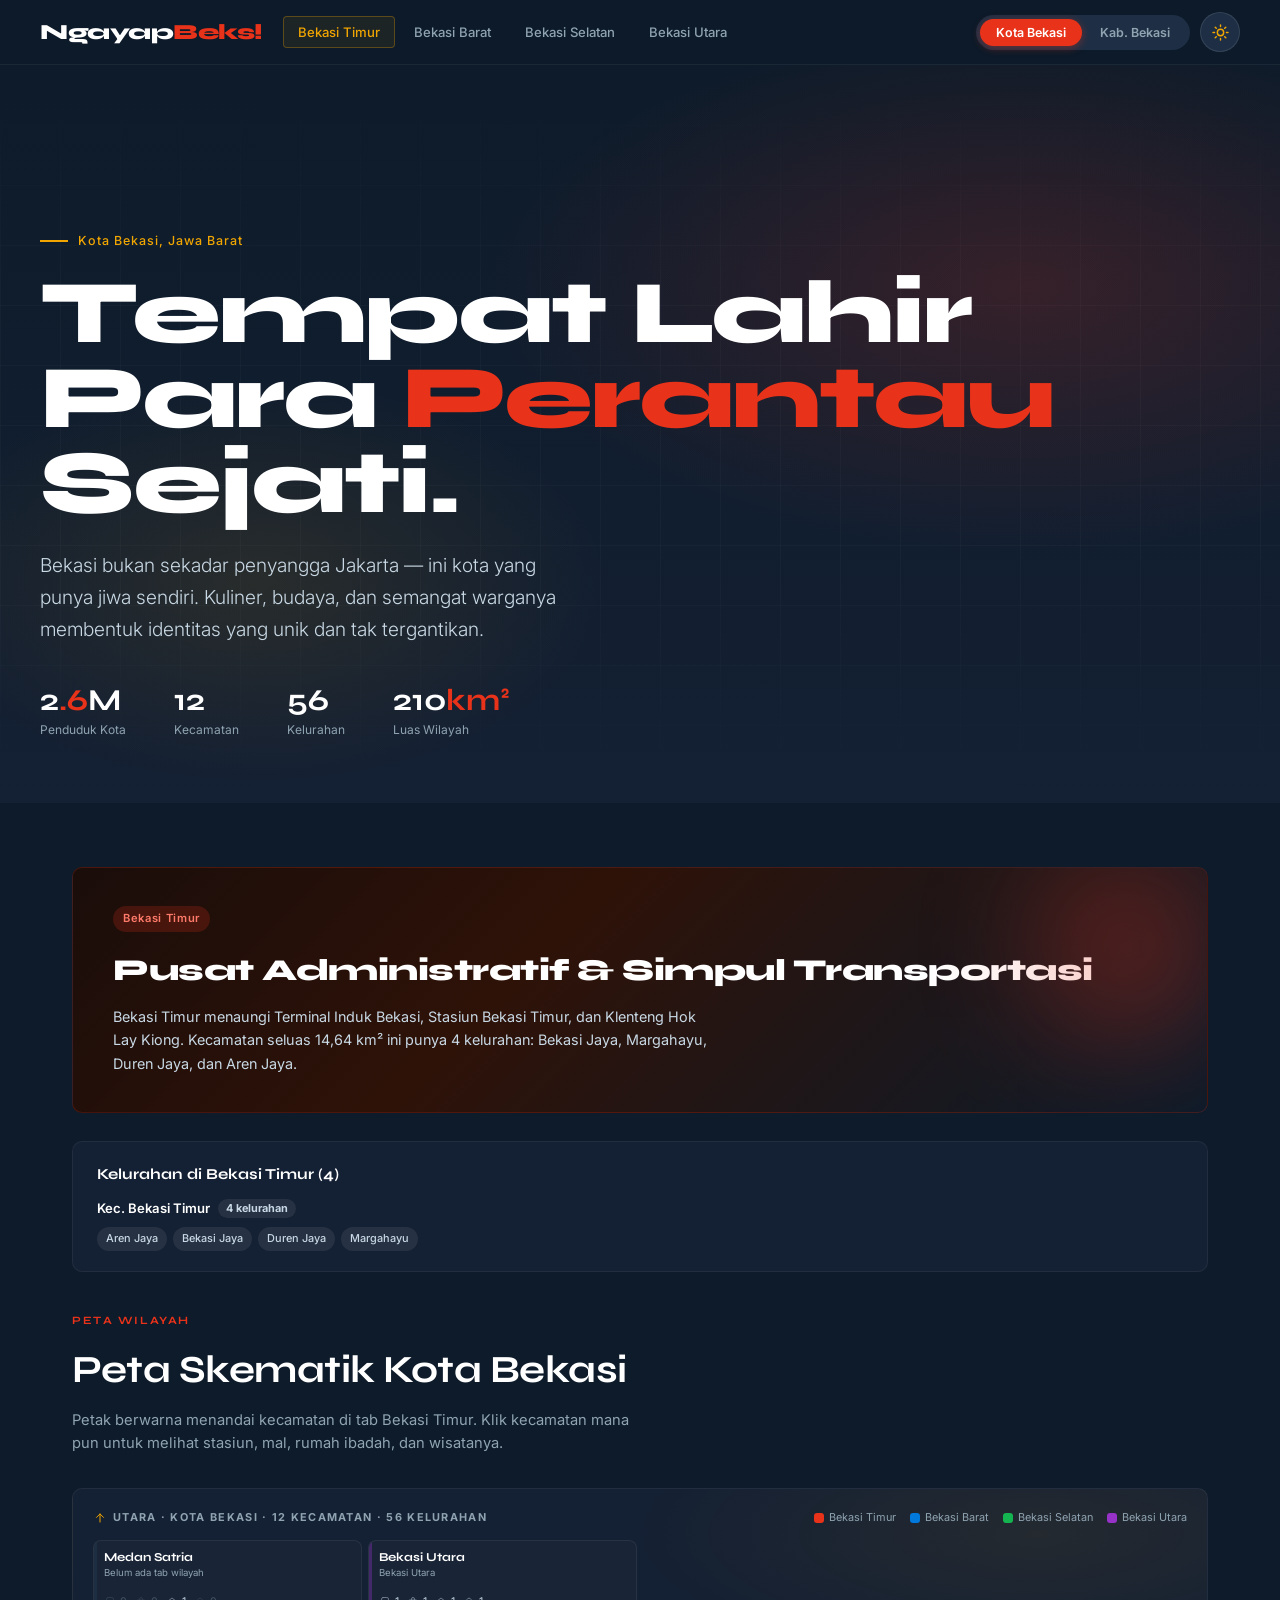
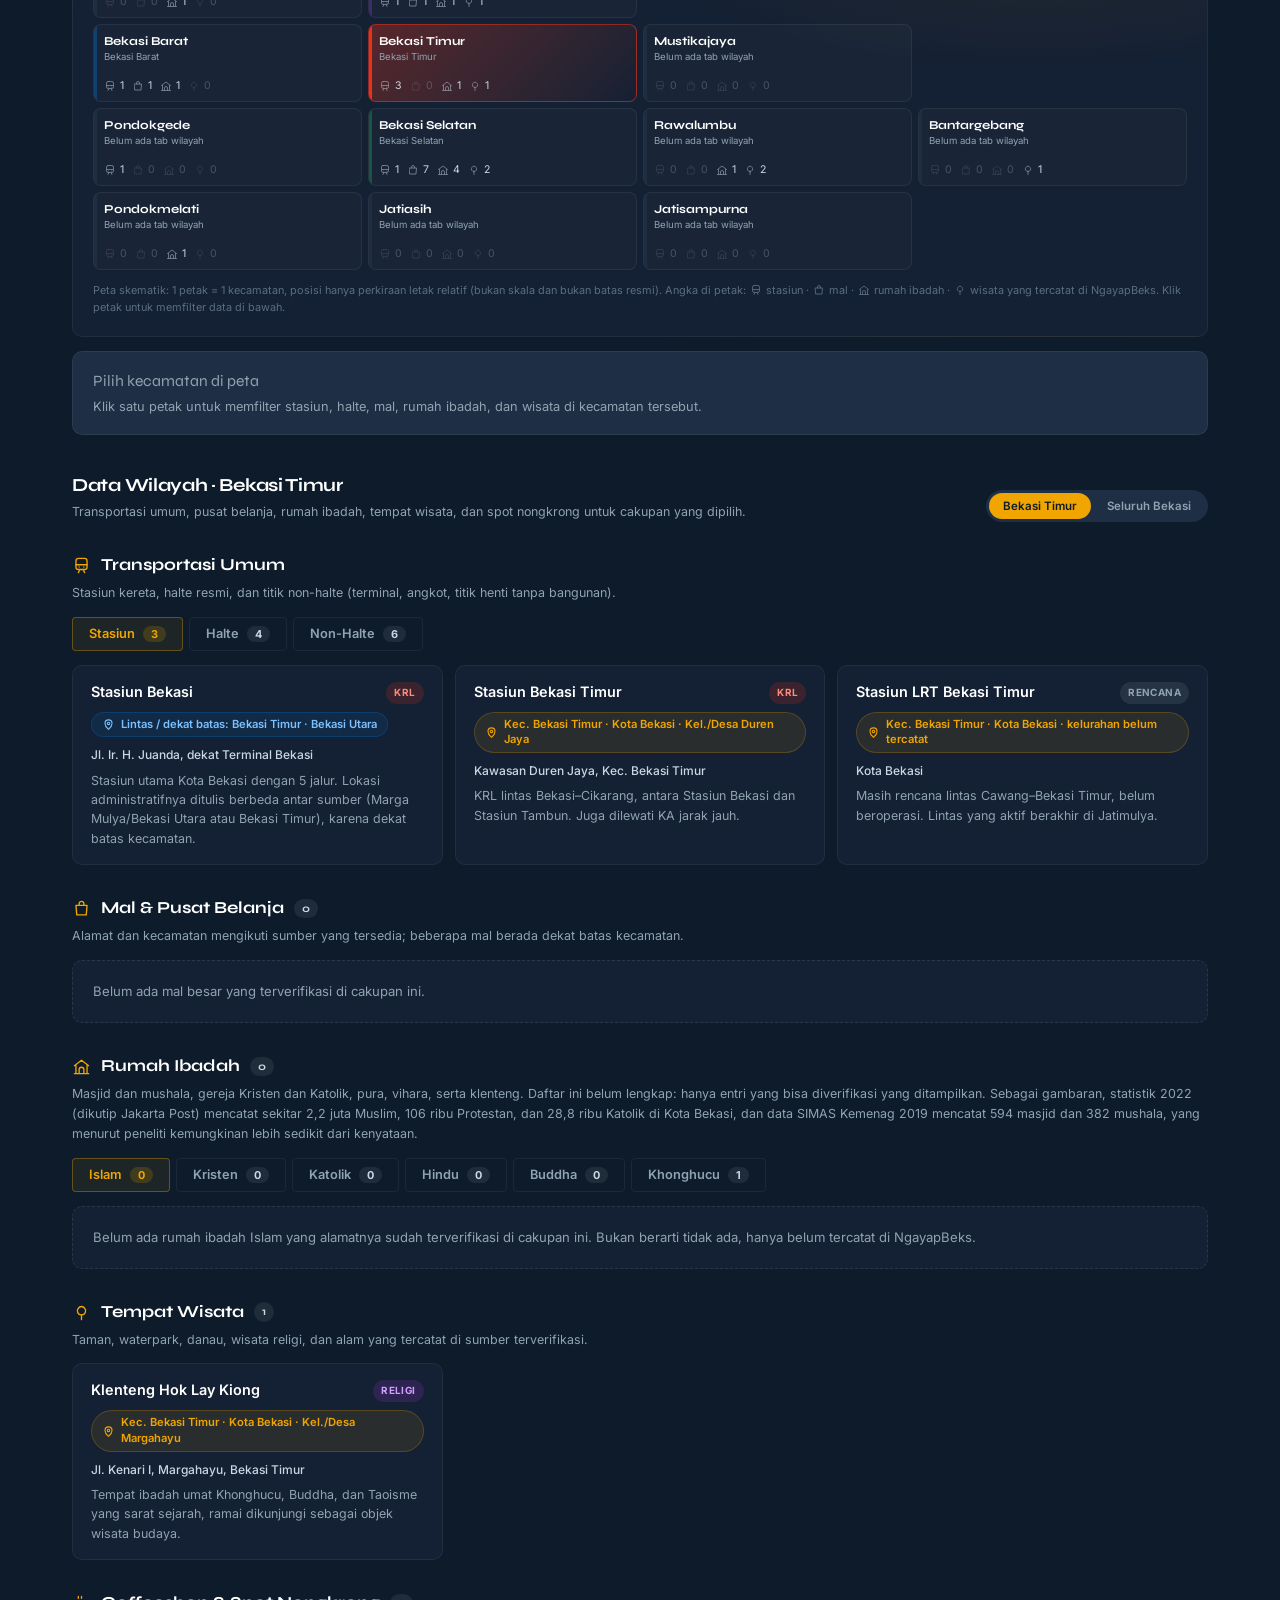
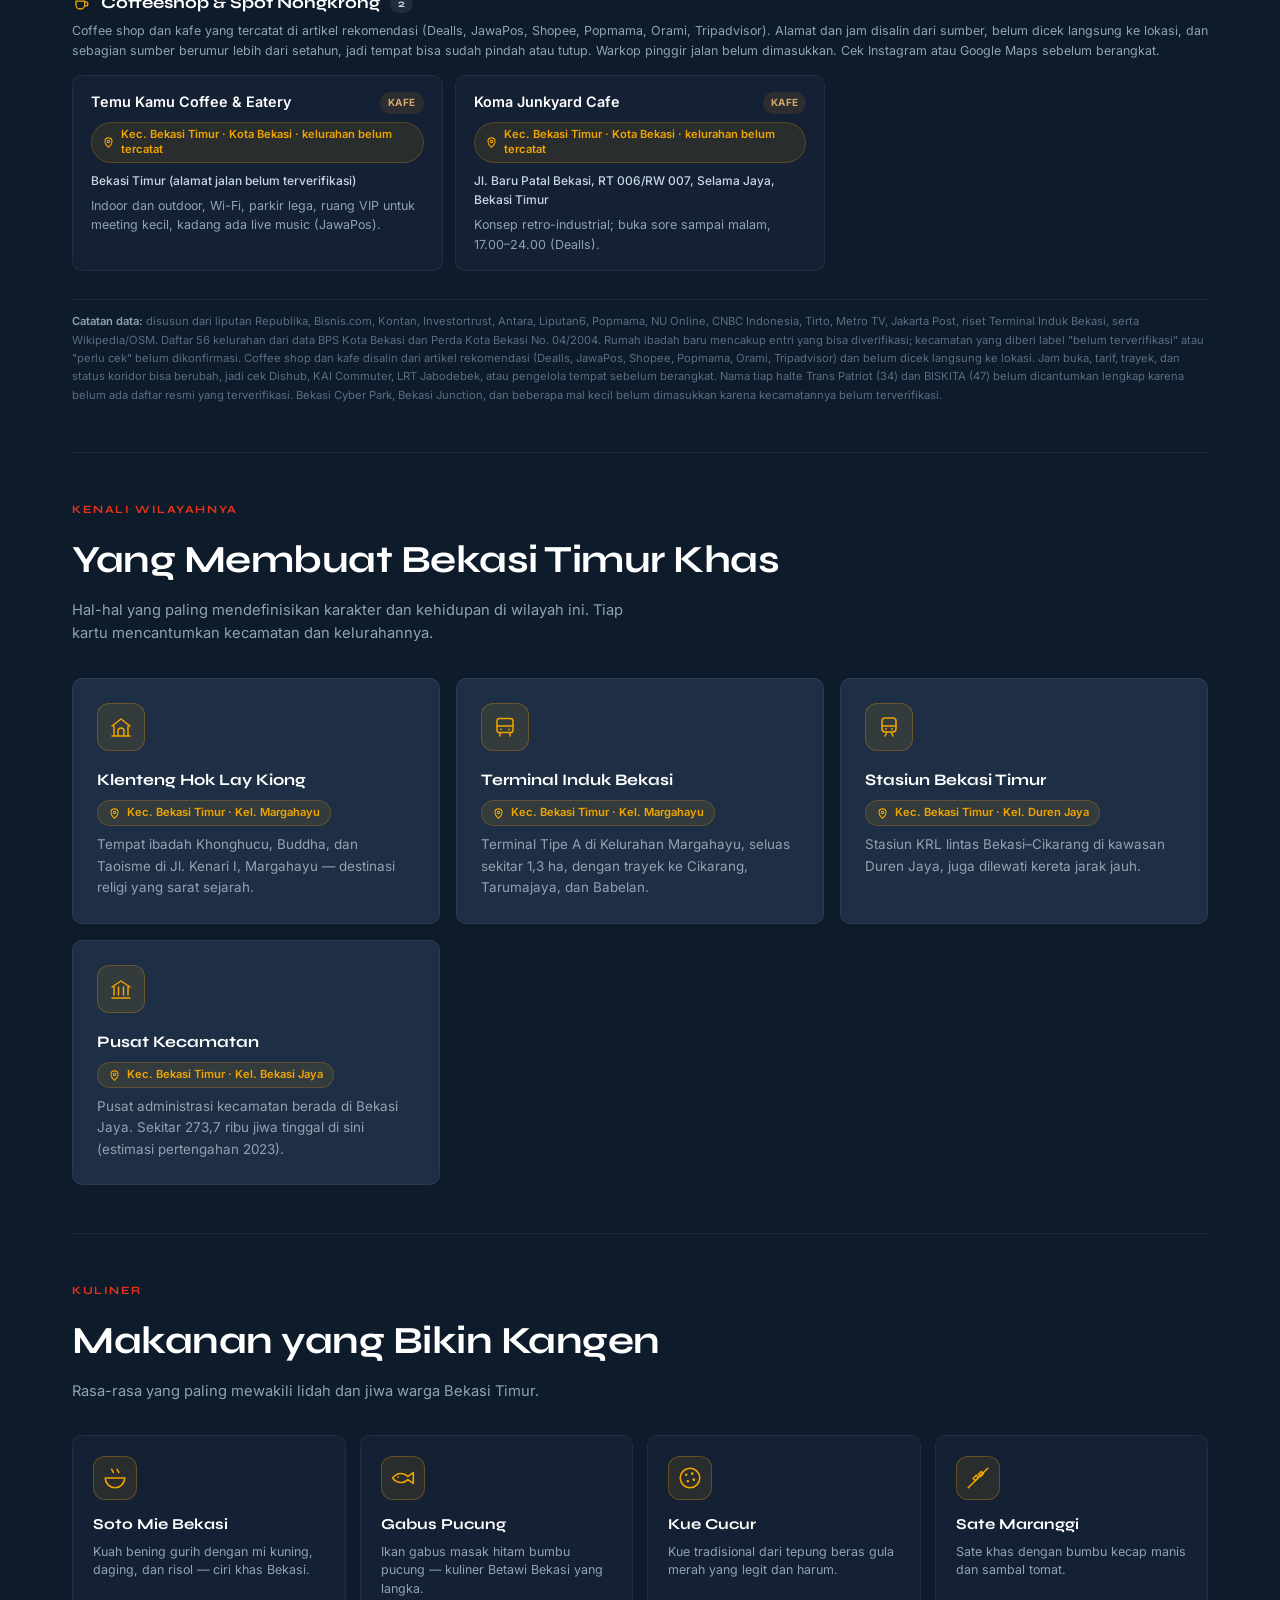
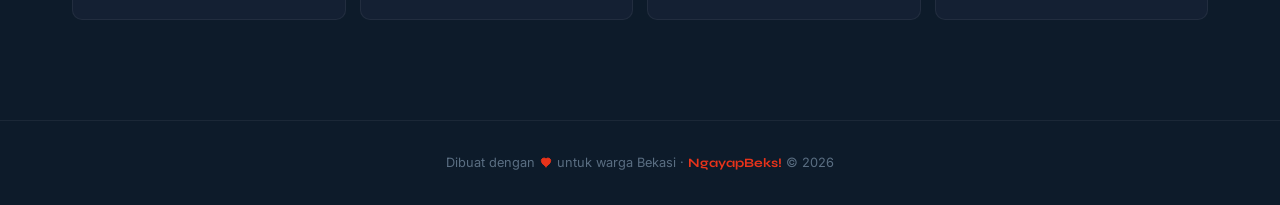
==== index.html @ a9d3a821 "index.html" ====
<!DOCTYPE html>
<html lang="id" data-theme="dark">
<head>
<meta charset="UTF-8">
<meta name="viewport" content="width=device-width, initial-scale=1, viewport-fit=cover">
<title>NgayapBeks! — Eksplorasi Bekasi</title>
<script>
  (function () {
    var t = 'dark';
    try { t = localStorage.getItem('ngb-theme') || 'dark'; } catch (e) {}
    document.documentElement.setAttribute('data-theme', t === 'light' ? 'light' : 'dark');
  })();
</script>
<link rel="preconnect" href="https://fonts.googleapis.com">
<link rel="preconnect" href="https://fonts.gstatic.com" crossorigin>
<link href="https://fonts.googleapis.com/css2?family=Syne:wght@400;600;700;800&family=Inter:wght@300;400;500;600&display=swap" rel="stylesheet">
<style>
  /* ─── TEMA GELAP (default) ─── */
  :root {
    --red: #E8331A;
    --orange: #F5621E;
    --gold: #F0A500;
    --on-gold: #0D1B2A;

    --navy: #0D1B2A;
    --navy-mid: #142033;
    --navy-light: #1E2F45;
    --slate: #2A3F58;
    --fg: #FFFFFF;
    --text-body: #C8D8E4;
    --muted: #8FA3B1;
    --faint: #5A6E82;

    --line: rgba(255,255,255,0.06);
    --line-2: rgba(255,255,255,0.10);
    --line-3: rgba(255,255,255,0.18);
    --chip-bg: rgba(255,255,255,0.08);
    --tile-bg: rgba(255,255,255,0.025);
    --grid: rgba(255,255,255,0.025);
    --nav-bg: rgba(13,27,42,0.96);

    --radius: 4px;
    --radius-lg: 10px;
    box-sizing: border-box;
    padding-top: env(safe-area-inset-top, 0px);
    padding-bottom: env(safe-area-inset-bottom, 0px);
  }

  /* ─── TEMA TERANG ─── */
  :root[data-theme="light"] {
    --gold: #7A4E00;
    --red: #C42810;
    --on-gold: #FFFFFF;

    --navy: #F4F6F9;
    --navy-mid: #FFFFFF;
    --navy-light: #EAF0F6;
    --slate: #B4C2D1;
    --fg: #0D1B2A;
    --text-body: #0F2236;
    --muted: #2A3F55;
    --faint: #3F556B;

    --line: rgba(13,27,42,0.16);
    --line-2: rgba(13,27,42,0.26);
    --line-3: rgba(13,27,42,0.42);
    --chip-bg: rgba(13,27,42,0.07);
    --tile-bg: rgba(13,27,42,0.03);
    --grid: rgba(13,27,42,0.045);
    --nav-bg: rgba(244,246,249,0.94);
  }

  *, *::before, *::after { box-sizing: inherit; margin: 0; padding: 0; }
  html, body { height: 100%; }
  body {
    font-family: 'Inter', sans-serif;
    background: var(--navy);
    color: var(--fg);
    line-height: 1.6;
    -webkit-font-smoothing: antialiased;
    transition: background-color 0.2s ease, color 0.2s ease;
  }
  button { font-family: 'Inter', sans-serif; }

  /* ─── NAVBAR ─── */
  nav {
    position: sticky;
    top: env(safe-area-inset-top, 0px);
    z-index: 100;
    background: var(--nav-bg);
    backdrop-filter: blur(12px);
    border-bottom: 1px solid var(--line);
    padding: 0 32px;
  }
  .nav-inner {
    max-width: 1200px;
    margin: 0 auto;
    display: flex;
    align-items: center;
    height: 64px;
    gap: 20px;
  }
  .nav-logo {
    font-family: 'Syne', sans-serif;
    font-weight: 800;
    font-size: 1.35rem;
    letter-spacing: -0.5px;
    color: var(--fg);
    flex-shrink: 0;
  }
  .nav-logo span { color: var(--red); }
  .nav-tabs {
    flex: 1;
    min-width: 0;
    display: flex;
    gap: 4px;
    align-items: center;
    justify-content: flex-start;
    overflow-x: auto;
    scrollbar-width: none;
  }
  .nav-tabs::-webkit-scrollbar { display: none; }
  .nav-right {
    display: flex;
    align-items: center;
    gap: 10px;
    margin-left: auto;
    flex-shrink: 0;
  }
  .mode-switch {
    display: flex;
    background: var(--navy-light);
    border-radius: 99px;
    padding: 4px;
    gap: 2px;
    flex-shrink: 0;
  }
  .mode-btn {
    font-size: 0.78rem;
    font-weight: 600;
    padding: 6px 16px;
    border-radius: 99px;
    border: none;
    cursor: pointer;
    transition: all 0.22s ease;
    color: var(--muted);
    background: transparent;
    white-space: nowrap;
  }
  .mode-btn.active {
    background: var(--red);
    color: #FFFFFF;
    box-shadow: 0 2px 8px rgba(232,51,26,0.4);
  }
  .theme-btn {
    width: 36px; height: 36px;
    border-radius: 50%;
    border: 1px solid var(--line-2);
    background: var(--navy-light);
    color: var(--fg);
    font-size: 1rem;
    line-height: 1;
    cursor: pointer;
    display: inline-flex; align-items: center; justify-content: center;
    transition: border-color 0.18s ease, transform 0.18s ease;
    flex-shrink: 0;
  }
  .theme-btn:hover { border-color: var(--line-3); transform: rotate(12deg); }
  .tab-btn {
    font-size: 0.82rem;
    font-weight: 500;
    padding: 7px 14px;
    border-radius: var(--radius);
    border: 1px solid transparent;
    cursor: pointer;
    transition: all 0.18s ease;
    color: var(--muted);
    background: transparent;
    white-space: nowrap;
  }
  .tab-btn:hover { color: var(--fg); border-color: var(--line-2); }
  .tab-btn.active {
    color: var(--gold);
    border-color: rgba(240,165,0,0.3);
    background: rgba(240,165,0,0.07);
  }

  /* ─── HERO ─── */
  .hero {
    position: relative;
    min-height: 82vh;
    display: flex;
    flex-direction: column;
    justify-content: flex-end;
    padding: 0 32px 64px;
    overflow: hidden;
  }
  .hero-bg {
    position: absolute;
    inset: 0;
    background:
      radial-gradient(ellipse 70% 60% at 80% 30%, rgba(232,51,26,0.18) 0%, transparent 60%),
      radial-gradient(ellipse 50% 50% at 20% 70%, rgba(240,165,0,0.1) 0%, transparent 55%),
      linear-gradient(180deg, var(--navy) 0%, var(--navy-mid) 100%);
  }
  .hero-grid {
    position: absolute;
    inset: 0;
    background-image:
      linear-gradient(var(--grid) 1px, transparent 1px),
      linear-gradient(90deg, var(--grid) 1px, transparent 1px);
    background-size: 60px 60px;
    mask-image: linear-gradient(to bottom, transparent 0%, black 30%, black 70%, transparent 100%);
  }
  .hero-content { position: relative; max-width: 1200px; margin: 0 auto; width: 100%; }
  .hero-eyebrow {
    font-size: 0.78rem; font-weight: 500; color: var(--gold);
    letter-spacing: 0.08em; margin-bottom: 20px;
    display: flex; align-items: center; gap: 10px;
  }
  .hero-eyebrow::before { content: ''; display: block; width: 28px; height: 2px; background: var(--gold); flex-shrink: 0; }
  .hero-title {
    font-family: 'Syne', sans-serif;
    font-size: clamp(3rem, 7vw, 6rem);
    font-weight: 800; line-height: 0.95; letter-spacing: -2px;
    color: var(--fg); margin-bottom: 24px;
  }
  .hero-title .accent { color: var(--red); }
  .hero-subtitle {
    font-size: clamp(1rem, 1.8vw, 1.2rem); font-weight: 300; color: var(--text-body);
    max-width: 540px; line-height: 1.65; margin-bottom: 40px;
  }
  .hero-stats { display: flex; gap: 48px; flex-wrap: wrap; }
  .stat-val { font-family: 'Syne', sans-serif; font-size: 1.9rem; font-weight: 700; color: var(--fg); line-height: 1; }
  .stat-val span { color: var(--red); }
  .stat-label { font-size: 0.75rem; color: var(--muted); margin-top: 4px; font-weight: 400; }

  /* ─── CONTENT ─── */
  .content-area { max-width: 1200px; margin: 0 auto; padding: 64px 32px 100px; }
  .section-label {
    font-family: 'Syne', sans-serif; font-size: 0.7rem; font-weight: 700; color: var(--red);
    letter-spacing: 0.14em; text-transform: uppercase; margin-bottom: 10px;
  }
  .section-title {
    font-family: 'Syne', sans-serif; font-size: clamp(1.6rem, 3vw, 2.4rem); font-weight: 700;
    letter-spacing: -0.5px; color: var(--fg); margin-bottom: 8px;
  }
  .section-desc { color: var(--muted); font-size: 0.92rem; max-width: 560px; margin-bottom: 32px; line-height: 1.6; }

  /* ─── REGION BANNER ─── */
  .region-banner { border-radius: var(--radius-lg); padding: 36px 40px; margin-bottom: 28px; position: relative; overflow: hidden; color: #FFFFFF; }
  .region-banner.timur   { background: linear-gradient(135deg,#1a0d0a 0%,#2e1208 40%,#0D1B2A 100%); border:1px solid rgba(232,51,26,0.2); }
  .region-banner.barat   { background: linear-gradient(135deg,#0a0f1a 0%,#0d1f35 40%,#0D1B2A 100%); border:1px solid rgba(0,120,220,0.2); }
  .region-banner.selatan { background: linear-gradient(135deg,#0a1a0e 0%,#0d2a15 40%,#0D1B2A 100%); border:1px solid rgba(20,180,80,0.2); }
  .region-banner.utara   { background: linear-gradient(135deg,#140a1a 0%,#220d35 40%,#0D1B2A 100%); border:1px solid rgba(150,50,200,0.2); }
  .region-banner.cikarang   { background: linear-gradient(135deg,#0a1a1a 0%,#0d2a28 40%,#0D1B2A 100%); border:1px solid rgba(0,180,160,0.2); }
  .region-banner.tambun     { background: linear-gradient(135deg,#0f0a1a 0%,#1c0d2e 40%,#0D1B2A 100%); border:1px solid rgba(100,80,200,0.2); }
  .region-banner.cibitung   { background: linear-gradient(135deg,#1a0f0a 0%,#2a180d 40%,#0D1B2A 100%); border:1px solid rgba(200,100,30,0.2); }
  .region-banner.tarumajaya { background: linear-gradient(135deg,#0a1a16 0%,#0d2e26 40%,#0D1B2A 100%); border:1px solid rgba(0,160,120,0.2); }
  .banner-accent { position: absolute; right:-20px; top:-20px; width:200px; height:200px; border-radius:50%; filter:blur(60px); opacity:0.3; }
  .timur .banner-accent   { background:var(--red); }
  .barat .banner-accent   { background:#0078DC; }
  .selatan .banner-accent { background:#14B450; }
  .utara .banner-accent   { background:#9632C8; }
  .cikarang .banner-accent   { background:#00B4A0; }
  .tambun .banner-accent     { background:#6450C8; }
  .cibitung .banner-accent   { background:#C8641E; }
  .tarumajaya .banner-accent { background:#00A078; }
  .banner-tag { display:inline-block; font-size:0.7rem; font-weight:600; padding:4px 10px; border-radius:99px; margin-bottom:14px; letter-spacing:0.06em; }
  .timur .banner-tag   { background:rgba(232,51,26,0.2);   color:#FF7A6A; }
  .barat .banner-tag   { background:rgba(0,120,220,0.2);   color:#6ABAFF; }
  .selatan .banner-tag { background:rgba(20,180,80,0.2);   color:#6AFFAA; }
  .utara .banner-tag   { background:rgba(150,50,200,0.2);  color:#CC8AFF; }
  .cikarang .banner-tag   { background:rgba(0,180,160,0.2);   color:#5AFFF0; }
  .tambun .banner-tag     { background:rgba(100,80,200,0.2);  color:#A090FF; }
  .cibitung .banner-tag   { background:rgba(200,100,30,0.2);  color:#FFB070; }
  .tarumajaya .banner-tag { background:rgba(0,160,120,0.2);   color:#50FFD0; }
  .banner-heading { font-family:'Syne',sans-serif; font-size:1.9rem; font-weight:800; letter-spacing:-0.5px; margin-bottom:10px; }
  .banner-desc { color:#C8D8E4; font-size:0.9rem; max-width:600px; line-height:1.65; }

  /* ─── KELURAHAN BLOCK ─── */
  .kel-block {
    background: var(--navy-mid); border: 1px solid var(--line);
    border-radius: var(--radius-lg); padding: 20px 24px; margin-bottom: 40px;
  }
  .kel-block-title { font-family:'Syne',sans-serif; font-size:0.95rem; font-weight:700; margin-bottom: 12px; }
  .kel-row { margin-bottom: 14px; }
  .kel-row:last-child { margin-bottom: 0; }
  .kel-row-head { font-size: 0.82rem; color: var(--text-body); display:flex; align-items:center; gap:8px; }
  .kel-row-head b { color: var(--fg); font-weight: 600; }
  .kel-empty { font-size: 0.8rem; color: var(--muted); line-height: 1.6; }

  /* ─── LOKASI CHIP ─── */
  .loc-chip {
    display: inline-block; font-size: 0.7rem; font-weight: 600; line-height: 1.4;
    padding: 4px 10px; border-radius: 99px; margin-bottom: 8px;
    background: rgba(240,165,0,0.1); color: var(--gold);
    border: 1px solid rgba(240,165,0,0.22);
  }
  .loc-chip.multi { background: rgba(0,120,220,0.12); color: #7CC0FF; border-color: rgba(0,120,220,0.25); }
  .loc-chip.unk   { background: rgba(143,163,177,0.12); color: var(--muted); border-color: rgba(143,163,177,0.25); font-weight: 500; }

  /* ─── CARTOGRAM MAP ─── */
  .map-section { margin-bottom: 48px; }
  .map-shell {
    background:
      radial-gradient(ellipse 60% 50% at 85% 10%, rgba(240,165,0,0.07), transparent 60%),
      var(--navy-mid);
    border: 1px solid var(--line);
    border-radius: var(--radius-lg);
    padding: 20px;
  }
  .map-top { display: flex; align-items: center; justify-content: space-between; gap: 12px; margin-bottom: 14px; flex-wrap: wrap; }
  .compass { font-size: 0.68rem; font-weight: 700; letter-spacing: 0.12em; color: var(--muted); text-transform: uppercase; display: flex; align-items: center; gap: 6px; }
  .compass b { color: var(--gold); font-size: 0.9rem; }
  .map-legend { display: flex; gap: 14px; flex-wrap: wrap; font-size: 0.68rem; color: var(--muted); }
  .map-legend span { display: inline-flex; align-items: center; gap: 5px; }
  .lg-dot { width: 10px; height: 10px; border-radius: 3px; display: inline-block; }
  .cg { display: grid; gap: 6px; grid-template-columns: repeat(var(--cols), minmax(0, 1fr)); }
  .cg-tile {
    --c: var(--slate);
    text-align: left; color: var(--fg);
    min-height: 78px; padding: 9px 10px;
    border-radius: 8px; cursor: pointer;
    background: var(--tile-bg);
    border: 1px solid var(--line);
    display: flex; flex-direction: column; justify-content: space-between;
    transition: transform 0.15s ease, border-color 0.15s ease, background 0.15s ease;
    position: relative; overflow: hidden;
  }
  .cg-tile::before {
    content: ''; position: absolute; left: 0; top: 0; bottom: 0; width: 3px;
    background: var(--c); opacity: 0.35;
  }
  .cg-tile:hover { transform: translateY(-2px); border-color: var(--line-3); }
  .cg-tile.in-region {
    background: linear-gradient(135deg, color-mix(in srgb, var(--c) 32%, var(--navy-mid)) 0%, var(--navy-mid) 100%);
    border-color: color-mix(in srgb, var(--c) 55%, transparent);
  }
  .cg-tile.in-region::before { opacity: 1; }
  .cg-tile.sel { outline: 2px solid var(--gold); outline-offset: 1px; }
  .cg-name { font-family: 'Syne', sans-serif; font-weight: 700; font-size: 0.76rem; line-height: 1.2; }
  .cg-sub { font-size: 0.6rem; color: var(--muted); margin-top: 2px; }
  .cg-counts { display: flex; gap: 8px; font-size: 0.66rem; color: var(--text-body); margin-top: 8px; flex-wrap: wrap; }
  .cg-counts i { font-style: normal; opacity: 0.55; }
  .cg-counts .zero { opacity: 0.25; }
  .map-note { font-size: 0.68rem; color: var(--faint); margin-top: 12px; line-height: 1.55; }
  .kec-info-panel {
    background: var(--navy-light); border: 1px solid var(--line);
    border-radius: var(--radius-lg); padding: 16px 20px; margin-top: 14px; min-height: 64px;
  }
  .kec-info-panel h4 { font-family: 'Syne', sans-serif; font-size: 0.98rem; font-weight: 700; color: var(--fg); margin-bottom: 4px; }
  .kec-info-panel p { font-size: 0.8rem; color: var(--muted); line-height: 1.6; }
  .kec-tags { display: flex; flex-wrap: wrap; gap: 6px; margin-top: 8px; }
  .kec-tag { font-size: 0.68rem; font-weight: 600; background: rgba(240,165,0,0.1); color: var(--gold); border-radius: 99px; padding: 3px 9px; }
  .kec-tag.kel { background: var(--chip-bg); color: var(--text-body); font-weight: 500; }
  .kec-sub-label { font-size: 0.68rem; font-weight: 700; letter-spacing: 0.08em; text-transform: uppercase; color: var(--muted); margin-top: 12px; }

  /* ─── DATA BLOCKS ─── */
  .data-section { margin-top: 36px; }
  .data-head { display: flex; align-items: flex-end; justify-content: space-between; gap: 16px; flex-wrap: wrap; margin-bottom: 8px; }
  .data-head-title { font-family: 'Syne', sans-serif; font-size: 1.15rem; font-weight: 700; letter-spacing: -0.3px; }
  .data-head-sub { font-size: 0.78rem; color: var(--muted); margin-top: 2px; }
  .scope-row { display: flex; align-items: center; gap: 8px; flex-wrap: wrap; }
  .scope-switch { display: flex; background: var(--navy-light); border-radius: 99px; padding: 3px; gap: 2px; }
  .scope-btn {
    font-size: 0.72rem; font-weight: 600; padding: 6px 14px; border-radius: 99px; border: none; cursor: pointer;
    color: var(--muted); background: transparent; transition: all 0.2s ease; white-space: nowrap;
  }
  .scope-btn.active { background: var(--gold); color: var(--on-gold); }
  .filter-chip {
    font-size: 0.72rem; font-weight: 600; padding: 6px 12px; border-radius: 99px; cursor: pointer;
    border: 1px solid rgba(240,165,0,0.4); background: rgba(240,165,0,0.1); color: var(--gold);
  }
  .block { margin-top: 30px; }
  .block-title {
    font-family: 'Syne', sans-serif; font-size: 1.05rem; font-weight: 700; margin-bottom: 4px;
    display: flex; align-items: center; gap: 10px;
  }
  .block-sub { font-size: 0.78rem; color: var(--muted); margin-bottom: 14px; line-height: 1.6; }
  .t-count { font-size: 0.68rem; font-weight: 700; background: var(--chip-bg); border-radius: 99px; padding: 1px 8px; color: var(--text-body); }
  .transit-tabs { display: flex; gap: 6px; margin-bottom: 14px; overflow-x: auto; scrollbar-width: none; }
  .transit-tabs::-webkit-scrollbar { display: none; }
  .t-tab {
    font-size: 0.8rem; font-weight: 600; padding: 8px 16px; border-radius: var(--radius);
    border: 1px solid var(--line); background: transparent; color: var(--muted);
    cursor: pointer; transition: all 0.18s ease; white-space: nowrap; display: flex; align-items: center; gap: 8px;
  }
  .t-tab:hover { color: var(--fg); border-color: var(--line-3); }
  .t-tab.active { color: var(--gold); border-color: rgba(240,165,0,0.35); background: rgba(240,165,0,0.07); }
  .t-tab.active .t-count { background: rgba(240,165,0,0.18); color: var(--gold); }
  .t-list { display: grid; grid-template-columns: repeat(auto-fill, minmax(300px, 1fr)); gap: 12px; }
  .t-item {
    background: var(--navy-mid); border: 1px solid var(--line);
    border-radius: var(--radius-lg); padding: 16px 18px; transition: border-color 0.18s;
  }
  .t-item:hover { border-color: var(--line-3); }
  .t-item-top { display: flex; align-items: flex-start; justify-content: space-between; gap: 10px; margin-bottom: 8px; }
  .t-name { font-weight: 600; font-size: 0.9rem; color: var(--fg); line-height: 1.35; }
  .t-badge { font-size: 0.62rem; font-weight: 700; letter-spacing: 0.04em; text-transform: uppercase; padding: 3px 8px; border-radius: 99px; flex-shrink: 0; white-space: nowrap; }
  .t-badge.krl      { background: rgba(232,51,26,0.18);  color: #FF8A78; }
  .t-badge.lrt      { background: rgba(0,120,220,0.2);   color: #7CC0FF; }
  .t-badge.plan     { background: rgba(143,163,177,0.15); color: var(--muted); }
  .t-badge.brt      { background: rgba(240,165,0,0.16);  color: var(--gold); }
  .t-badge.halte    { background: rgba(20,180,80,0.16);  color: #6AFFAA; }
  .t-badge.terminal { background: rgba(150,50,200,0.2);  color: #D29BFF; }
  .t-badge.nonhalte { background: rgba(245,98,30,0.16);  color: #FF9A66; }
  .t-badge.angkot   { background: rgba(0,180,160,0.16);  color: #5AFFF0; }
  .t-badge.mal      { background: rgba(240,165,0,0.16);  color: var(--gold); }
  .t-badge.taman    { background: rgba(20,180,80,0.16);  color: #6AFFAA; }
  .t-badge.air      { background: rgba(0,120,220,0.2);   color: #7CC0FF; }
  .t-badge.religi   { background: rgba(150,50,200,0.2);  color: #D29BFF; }
  .t-badge.alam     { background: rgba(0,160,120,0.2);   color: #50FFD0; }
  .t-badge.kopi     { background: rgba(139,90,43,0.2);   color: #D4A76A; }
  .t-badge.ib-islam     { background: rgba(20,180,80,0.16);  color: #6AFFAA; }
  .t-badge.ib-kristen   { background: rgba(0,120,220,0.2);   color: #7CC0FF; }
  .t-badge.ib-katolik   { background: rgba(232,51,26,0.18);  color: #FF8A78; }
  .t-badge.ib-hindu     { background: rgba(245,98,30,0.16);  color: #FF9A66; }
  .t-badge.ib-buddha    { background: rgba(240,165,0,0.16);  color: var(--gold); }
  .t-badge.ib-khonghucu { background: rgba(150,50,200,0.2);  color: #D29BFF; }
  .t-loc { font-size: 0.75rem; color: var(--text-body); margin-bottom: 6px; font-weight: 500; }
  .t-note { font-size: 0.78rem; color: var(--muted); line-height: 1.55; }
  .t-empty {
    grid-column: 1 / -1; background: var(--navy-mid); border: 1px dashed var(--line-2);
    border-radius: var(--radius-lg); padding: 20px; font-size: 0.82rem; color: var(--muted); line-height: 1.6;
  }
  .t-foot { margin-top: 28px; font-size: 0.7rem; color: var(--faint); line-height: 1.65; border-top: 1px solid var(--line); padding-top: 12px; }
  .t-foot b { color: var(--muted); font-weight: 600; }

  /* ─── CARDS ─── */
  .cards-grid { display: grid; grid-template-columns: repeat(auto-fill, minmax(280px, 1fr)); gap: 16px; margin-bottom: 48px; }
  .card { background: var(--navy-light); border: 1px solid var(--line); border-radius: var(--radius-lg); padding: 24px; transition: border-color 0.18s, transform 0.18s; }
  .card:hover { border-color: var(--line-3); transform: translateY(-2px); }
  .card-icon { font-size: 1.5rem; margin-bottom: 14px; display: block; }
  .card-title { font-family: 'Syne', sans-serif; font-size: 1rem; font-weight: 700; color: var(--fg); margin-bottom: 8px; }
  .card-body { font-size: 0.84rem; color: var(--muted); line-height: 1.6; }

  /* ─── CULINARY ─── */
  .culinary-grid { display: grid; grid-template-columns: repeat(auto-fill, minmax(220px,1fr)); gap: 14px; }
  .food-card { background: var(--navy-mid); border: 1px solid var(--line); border-radius: var(--radius-lg); padding: 20px; transition: border-color 0.18s, transform 0.18s; }
  .food-card:hover { border-color: rgba(240,165,0,0.3); transform: translateY(-2px); }
  .food-emoji { font-size: 2rem; display: block; margin-bottom: 10px; }
  .food-name { font-family:'Syne',sans-serif; font-weight:700; font-size:0.95rem; margin-bottom:6px; color:var(--fg); }
  .food-desc { font-size:0.78rem; color:var(--muted); line-height:1.5; }

  .divider { height: 1px; background: var(--line); margin: 48px 0; }
  footer { border-top: 1px solid var(--line); padding: 32px; text-align: center; color: var(--faint); font-size: 0.8rem; }
  footer strong { color: var(--red); font-family: 'Syne', sans-serif; }

  /* ─── PENYESUAIAN WARNA TEMA TERANG ─── */
  :root[data-theme="light"] .loc-chip.multi { color: #0A62B8; }
  :root[data-theme="light"] .t-badge.krl      { color: #C4291A; }
  :root[data-theme="light"] .t-badge.lrt      { color: #0A62B8; }
  :root[data-theme="light"] .t-badge.halte    { color: #12803F; }
  :root[data-theme="light"] .t-badge.terminal { color: #7A2EA8; }
  :root[data-theme="light"] .t-badge.nonhalte { color: #C2500F; }
  :root[data-theme="light"] .t-badge.angkot   { color: #0B7F74; }
  :root[data-theme="light"] .t-badge.taman    { color: #12803F; }
  :root[data-theme="light"] .t-badge.air      { color: #0A62B8; }
  :root[data-theme="light"] .t-badge.religi   { color: #7A2EA8; }
  :root[data-theme="light"] .t-badge.alam     { color: #0B7F5E; }
  :root[data-theme="light"] .t-badge.kopi     { color: #6B4215; }
  :root[data-theme="light"] .t-badge.ib-islam     { color: #12803F; }
  :root[data-theme="light"] .t-badge.ib-kristen   { color: #0A62B8; }
  :root[data-theme="light"] .t-badge.ib-katolik   { color: #C4291A; }
  :root[data-theme="light"] .t-badge.ib-hindu     { color: #C2500F; }
  :root[data-theme="light"] .t-badge.ib-khonghucu { color: #7A2EA8; }
  /* gold override untuk light mode supaya kontras */
  :root[data-theme="light"] .t-badge.mal  { color: #7A5200; }
  :root[data-theme="light"] .t-badge.brt  { color: #7A5200; }
  :root[data-theme="light"] .tab-btn.active { color: #6B4400; }
  :root[data-theme="light"] .loc-chip { color: #6B4400; }
  :root[data-theme="light"] .kec-tag  { color: #6B4400; }
  :root[data-theme="light"] .scope-btn.active { color: #FFFFFF; }
  :root[data-theme="light"] .hero-eyebrow { color: #6B4400; }
  :root[data-theme="light"] .section-label { color: var(--red); }
  :root[data-theme="light"] .compass b { color: #6B4400; }
  :root[data-theme="light"] .filter-chip { color: #6B4400; }


  /* ─── IKON SVG ─── */
  .ico { flex-shrink: 0; display: inline-block; vertical-align: -0.2em; stroke: currentColor; fill: none; stroke-width: 1.7; stroke-linecap: round; stroke-linejoin: round; }
  .card-icon, .food-emoji {
    width: 48px; height: 48px; border-radius: 12px; margin-bottom: 16px;
    display: flex; align-items: center; justify-content: center;
    color: var(--gold); background: rgba(240,165,0,0.10); border: 1px solid rgba(240,165,0,0.28);
    font-size: 1rem;
  }
  .food-emoji { width: 44px; height: 44px; margin-bottom: 12px; }
  .card-icon .ico, .food-emoji .ico { stroke-width: 1.5; }
  .block-title .ico { color: var(--gold); }
  .loc-chip { display: inline-flex; align-items: center; gap: 6px; max-width: 100%; }
  .loc-chip .ico { stroke-width: 2; }
  .cg-counts span { display: inline-flex; align-items: center; gap: 4px; }
  .cg-counts i { display: inline-flex; }
  .compass b { display: inline-flex; align-items: center; }
  .filter-chip { display: inline-flex; align-items: center; gap: 6px; }
  .map-note .ico { vertical-align: -0.15em; margin: 0 1px; }
  .theme-btn { width: 40px; height: 40px; color: var(--gold); box-shadow: inset 0 0 0 1px transparent; }
  .theme-btn:hover { transform: none; border-color: var(--gold); box-shadow: 0 0 0 4px rgba(240,165,0,0.12); }
  .theme-btn .ico { stroke-width: 1.8; animation: ico-in 0.35s ease; }
  @keyframes ico-in { from { transform: rotate(-80deg) scale(0.5); opacity: 0; } to { transform: none; opacity: 1; } }
  :focus-visible { outline: 2px solid var(--gold); outline-offset: 2px; }

  /* ─── TERANG: KETERBACAAN LEBIH TEGAS ─── */
  :root[data-theme="light"] .theme-btn { color: #0D1B2A; background: #FFFFFF; }
  :root[data-theme="light"] .hero-subtitle { font-weight: 400; }
  :root[data-theme="light"] .section-desc,
  :root[data-theme="light"] .block-sub,
  :root[data-theme="light"] .card-body,
  :root[data-theme="light"] .food-desc,
  :root[data-theme="light"] .t-note,
  :root[data-theme="light"] .data-head-sub,
  :root[data-theme="light"] .kel-empty,
  :root[data-theme="light"] .kec-info-panel p { color: var(--text-body); }
  :root[data-theme="light"] .t-loc { color: var(--fg); font-weight: 600; }
  :root[data-theme="light"] .t-foot,
  :root[data-theme="light"] .map-note { color: var(--muted); }
  :root[data-theme="light"] .t-item,
  :root[data-theme="light"] .card,
  :root[data-theme="light"] .food-card,
  :root[data-theme="light"] .kel-block,
  :root[data-theme="light"] .map-shell { box-shadow: 0 1px 2px rgba(13,27,42,0.06); }
  :root[data-theme="light"] .t-badge { font-weight: 800; }
  :root[data-theme="light"] .t-badge.kopi { color: #4E300C; background: rgba(139,90,43,0.18); }
  :root[data-theme="light"] .t-badge.ib-buddha { color: #7A5200; }
  :root[data-theme="light"] .t-badge.plan { color: #2A3F55; background: rgba(13,27,42,0.10); }
  :root[data-theme="light"] .tab-btn.active,
  :root[data-theme="light"] .t-tab.active { font-weight: 700; background: rgba(122,78,0,0.10); border-color: rgba(122,78,0,0.45); color: #5C3B00; }
  :root[data-theme="light"] .card-icon,
  :root[data-theme="light"] .food-emoji { background: rgba(122,78,0,0.08); border-color: rgba(122,78,0,0.30); }
  :root[data-theme="light"] .loc-chip { background: rgba(122,78,0,0.09); border-color: rgba(122,78,0,0.35); }
  :root[data-theme="light"] .cg-name { color: var(--fg); }
  :root[data-theme="light"] .cg-counts i { opacity: 0.85; }
  :root[data-theme="light"] .cg-counts .zero { opacity: 0.4; }
  :root[data-theme="light"] .cg-tile.in-region { background: linear-gradient(135deg, color-mix(in srgb, var(--c) 22%, #FFFFFF) 0%, #FFFFFF 100%); }
  :root[data-theme="light"] footer { color: var(--muted); }

  /* ─── RESPONSIVE ─── */
  @media (max-width: 768px) {
    nav { padding: 0 16px; }
    .nav-inner { flex-wrap: wrap; height: auto; padding: 12px 0; gap: 10px; }
    .nav-logo { font-size: 1.1rem; order: 1; }
    .nav-right { order: 2; margin-left: auto; }
    .nav-tabs { order: 3; flex: 1 1 100%; }
    .mode-btn { font-size: 0.72rem; padding: 5px 12px; }
    .tab-btn { font-size: 0.75rem; padding: 6px 10px; }
    .hero { padding: 0 16px 48px; min-height: 70vh; }
    .content-area { padding: 40px 16px 60px; }
    .hero-stats { gap: 28px; }
    .region-banner { padding: 24px 20px; }
    .banner-heading { font-size: 1.4rem; }
    .t-list { grid-template-columns: 1fr; }
    .map-shell { padding: 12px; }
    .cg { gap: 4px; }
    .cg-tile { min-height: 64px; padding: 6px 7px; }
    .cg-name { font-size: 0.62rem; }
    .cg-sub { display: none; }
    .cg-counts { gap: 5px; font-size: 0.58rem; margin-top: 4px; }
    .kel-block { padding: 16px; }
  }
  @media (prefers-reduced-motion: reduce) {
    *, *::before, *::after { transition: none !important; animation: none !important; }
  }
</style>
</head>
<body>

<nav>
  <div class="nav-inner">
    <div class="nav-logo">Ngayap<span>Beks!</span></div>
    <div class="nav-tabs" id="navTabs"></div>
    <div class="nav-right">
      <div class="mode-switch">
        <button class="mode-btn active" id="btnKota" onclick="switchMode('kota')">Kota Bekasi</button>
        <button class="mode-btn" id="btnKab" onclick="switchMode('kabupaten')">Kab. Bekasi</button>
      </div>
      <button class="theme-btn" id="themeBtn" onclick="toggleTheme()" aria-label="Ganti tema gelap/terang" title="Ganti tema"></button>
    </div>
  </div>
</nav>

<section class="hero">
  <div class="hero-bg"></div>
  <div class="hero-grid"></div>
  <div class="hero-content">
    <div class="hero-eyebrow" id="heroEyebrow">Kota Bekasi, Jawa Barat</div>
    <h1 class="hero-title" id="heroTitle">Tempat Lahir<br>Para <span class="accent">Perantau</span><br>Sejati.</h1>
    <p class="hero-subtitle" id="heroSubtitle">Bekasi bukan sekadar penyangga Jakarta — ini kota yang punya jiwa sendiri. Kuliner, budaya, dan semangat warganya membentuk identitas yang unik dan tak tergantikan.</p>
    <div class="hero-stats" id="heroStats">
      <div class="stat-item"><div class="stat-val">2<span>.6</span>M</div><div class="stat-label">Penduduk Kota</div></div>
      <div class="stat-item"><div class="stat-val">12</div><div class="stat-label">Kecamatan</div></div>
      <div class="stat-item"><div class="stat-val">56</div><div class="stat-label">Kelurahan</div></div>
      <div class="stat-item"><div class="stat-val">210<span>km²</span></div><div class="stat-label">Luas Wilayah</div></div>
    </div>
  </div>
</section>

<main class="content-area" id="mainContent"></main>

<footer>
  Dibuat dengan <svg class="ico" width="14" height="14" viewBox="0 0 24 24" style="fill:var(--red);stroke:var(--red);vertical-align:-2px" aria-label="cinta"><path d="M12 20s-8-4.7-8-10.5A4.5 4.5 0 0 1 12 7a4.5 4.5 0 0 1 8 2.5C20 15.3 12 20 12 20z"/></svg> untuk warga Bekasi · <strong>NgayapBeks!</strong> &copy; 2026
</footer>

<script>
/* ════════════════════════════════════════════════
   IKON (SVG garis, ikut warna teks)
════════════════════════════════════════════════ */
const ICONS = {
  pin: '<path d="M12 21s-6.5-5.6-6.5-11a6.5 6.5 0 0 1 13 0c0 5.4-6.5 11-6.5 11z"/><circle cx="12" cy="10" r="2.3"/>',
  sun: '<circle cx="12" cy="12" r="4"/><path d="M12 2.5v2M12 19.5v2M2.5 12h2M19.5 12h2M5.3 5.3l1.4 1.4M17.3 17.3l1.4 1.4M5.3 18.7l1.4-1.4M17.3 6.7l1.4-1.4"/>',
  moon: '<path d="M20 14.5A8.2 8.2 0 0 1 9.5 4a8.2 8.2 0 1 0 10.5 10.5z"/>',
  train: '<rect x="5" y="3" width="14" height="14" rx="3.2"/><path d="M5 11h14M8 21l2-4M16 21l-2-4"/><circle cx="9" cy="14" r=".9" fill="currentColor" stroke="none"/><circle cx="15" cy="14" r=".9" fill="currentColor" stroke="none"/>',
  bus: '<rect x="4" y="3.5" width="16" height="14" rx="2.6"/><path d="M4 11h16M7 21v-3.5M17 21v-3.5"/><circle cx="8" cy="14.3" r=".9" fill="currentColor" stroke="none"/><circle cx="16" cy="14.3" r=".9" fill="currentColor" stroke="none"/>',
  bag: '<path d="M5 8h14l-1 12H6z"/><path d="M9 8V6a3 3 0 0 1 6 0v2"/>',
  worship: '<path d="M3 21h18M5 21V11M19 21V11M3 11l9-7 9 7M9 21v-5a3 3 0 0 1 6 0v5"/>',
  tree: '<path d="M12 21v-6"/><path d="M12 15a5 5 0 0 0 4-8.3 4.6 4.6 0 0 0-8 0A5 5 0 0 0 12 15z"/>',
  coffee: '<path d="M5 9h11v5a5 5 0 0 1-5 5h-1a5 5 0 0 1-5-5z"/><path d="M16 10h1.5a2.5 2.5 0 0 1 0 5H16M8 3v2.5M12 3v2.5"/>',
  landmark: '<path d="M3 10l9-6 9 6M5 10v8M9.5 10v8M14.5 10v8M19 10v8M3 21h18"/>',
  cart: '<path d="M3 4h2l2.2 11h10.6L20 7H6.2"/><circle cx="9" cy="19" r="1.3"/><circle cx="17" cy="19" r="1.3"/>',
  store: '<path d="M4 9l1.5-5h13L20 9M4 9a2.7 2.7 0 0 0 5.3 0 2.7 2.7 0 0 0 5.4 0A2.7 2.7 0 0 0 20 9M5.5 12v8h13v-8M10 20v-4h4v4"/>',
  users: '<circle cx="9" cy="8" r="3.2"/><path d="M3 20a6 6 0 0 1 12 0M16 5a3 3 0 0 1 0 6M18 14a6 6 0 0 1 3 6"/>',
  park: '<circle cx="16.5" cy="7.5" r="2.4"/><path d="M3 19l6-8 4 5 3-3 5 6z"/>',
  city: '<path d="M3 21h18M5 21V9h6v12M11 21V4h8v17M8 12h.01M8 15h.01M14 8h2M14 12h2M14 16h2"/>',
  wave: '<path d="M2 10c2.5 0 2.5-2 5-2s2.5 2 5 2 2.5-2 5-2 2.5 2 5 2M2 16c2.5 0 2.5-2 5-2s2.5 2 5 2 2.5-2 5-2 2.5 2 5 2"/>',
  road: '<path d="M8 3L4 21M16 3l4 18M12 4v3M12 10.5v3M12 17v3"/>',
  factory: '<path d="M3 21V10l6 4v-4l6 4V5h4v16z"/>',
  cap: '<path d="M2 9l10-5 10 5-10 5z"/><path d="M6 11.5V16c0 1.5 3 3 6 3s6-1.5 6-3v-4.5M22 9v6"/>',
  sparkle: '<path d="M11 3l1.9 5.1L18 10l-5.1 1.9L11 17l-1.9-5.1L4 10l5.1-1.9zM19 15l.8 2.2L22 18l-2.2.8L19 21l-.8-2.2L16 18l2.2-.8z"/>',
  home: '<path d="M3 11l9-7 9 7M5 9.5V20h14V9.5M10 20v-5h4v5"/>',
  wheat: '<path d="M12 21V9M12 9c-2.5 0-4-1.7-4-4 2.5 0 4 1.7 4 4zM12 9c2.5 0 4-1.7 4-4-2.5 0-4 1.7-4 4zM12 15c-2.5 0-4-1.7-4-4 2.5 0 4 1.7 4 4zM12 15c2.5 0 4-1.7 4-4-2.5 0-4 1.7-4 4z"/>',
  box: '<path d="M3 7.5L12 3l9 4.5v9L12 21l-9-4.5zM3 7.5l9 4.5 9-4.5M12 12v9"/>',
  leaf: '<path d="M5 19c0-9 5-14 15-14 0 10-5 15-14 15"/><path d="M5 19c3-5 6-8 10-10"/>',
  crane: '<path d="M5 21h6M8 21V4l11 5M8 4L3 9M19 9v6M17 15h4v3h-4z"/>',
  ferry: '<path d="M3 17l2 3h14l2-3zM6 17v-6h12v6M9 11V7h6v4M12 3v4"/>',
  bowl: '<path d="M3 12h18a9 9 0 0 1-18 0z"/><path d="M9 4c0 1.5 1.5 1.5 1.5 3M14 4c0 1.5 1.5 1.5 1.5 3"/>',
  fish: '<path d="M2.5 12c3.5-5 10-5.5 14-1.5l5-3.5v10l-5-3.5c-4 4-10.5 3.5-14-1.5z"/><circle cx="7.5" cy="11.2" r=".8" fill="currentColor" stroke="none"/>',
  cookie: '<circle cx="12" cy="12" r="9"/><path d="M8.5 9h.01M14 8h.01M15.5 13.5h.01M10 15h.01" stroke-width="2.4"/>',
  skewer: '<path d="M3 21L21 3"/><path d="M7.5 12.5l3-3 2 2-3 3zM12.5 8.5l2.5-2.5 2 2-2.5 2.5z"/>',
  pot: '<path d="M4 10h16v6a4 4 0 0 1-4 4H8a4 4 0 0 1-4-4z"/><path d="M2 10h20M9 3.5c0 1.5 1.5 1.5 1.5 3M14 3.5c0 1.5 1.5 1.5 1.5 3"/>',
  salad: '<path d="M3 11h18a9 9 0 0 1-18 0z"/><path d="M8 11c0-3 2-5 4-5s4 2 4 5M12 6V3"/>',
  bento: '<rect x="3" y="5" width="18" height="14" rx="2.6"/><path d="M12 5v14M3 12h9"/>',
  utensils: '<path d="M7 3v7a2 2 0 0 0 2 2v9M5 3v5M9 3v5M16 21V3c-2.5 1.5-3 4-3 7 0 2 1 3 3 3"/>',
  cake: '<path d="M4 20h16v-7H4zM6 13v-3h12v3M12 10V7"/><path d="M12 7c-1.2-1.2 0-2.5 0-4 1.2 1.5 1.2 2.8 0 4z"/>',
  drumstick: '<path d="M14.5 3.5a6 6 0 0 1 2 11L15 16 8 9l1.5-1.5a6 6 0 0 1 5-4z"/><path d="M8 9l-4 4M5 12l-2 2 2 2 2-2-2-2z"/>',
  plate: '<circle cx="12" cy="12" r="9"/><circle cx="12" cy="12" r="5"/>',
  flame: '<path d="M12 3c1 4 5 6 5 11a5 5 0 0 1-10 0c0-2 1-3 2-4 0 2 1 3 2 3 0-4-1-6 1-10z"/>',
  rice: '<path d="M4 13h16a8 8 0 0 1-16 0z"/><path d="M6 13a6 6 0 0 1 12 0"/>',
  seafood: '<path d="M3 15c0-6 4-10 9-10s9 4 9 10zM3 15c0 3 4 5 9 5s9-2 9-5M12 5v15M7.5 7l1.5 13M16.5 7L15 20"/>',
  x: '<path d="M6 6l12 12M18 6L6 18"/>',
  arrowup: '<path d="M12 19V5M6 11l6-6 6 6"/>',
  heart: '<path d="M12 20s-8-4.7-8-10.5A4.5 4.5 0 0 1 12 7a4.5 4.5 0 0 1 8 2.5C20 15.3 12 20 12 20z"/>'
};
function ic(name, size) {
  size = size || 16;
  return `<svg class="ico" width="${size}" height="${size}" viewBox="0 0 24 24" aria-hidden="true" focusable="false">${ICONS[name] || ICONS.pin}</svg>`;
}

/* ════════════════════════════════════════════════
   TEMA
════════════════════════════════════════════════ */
function currentTheme() {
  return document.documentElement.getAttribute('data-theme') === 'light' ? 'light' : 'dark';
}
function updateThemeBtn() {
  const btn = document.getElementById('themeBtn');
  if (!btn) return;
  btn.innerHTML = currentTheme() === 'dark' ? ic('sun', 19) : ic('moon', 18);
}
function applyTheme(t) {
  document.documentElement.setAttribute('data-theme', t);
  try { localStorage.setItem('ngb-theme', t); } catch (e) {}
  updateThemeBtn();
}
function toggleTheme() {
  applyTheme(currentTheme() === 'dark' ? 'light' : 'dark');
}

/* ════════════════════════════════════════════════
   CARTOGRAM
════════════════════════════════════════════════ */
const CARTO = {
  kota: {
    cols: 4, title: 'Kota Bekasi · 12 Kecamatan · 56 Kelurahan',
    tiles: [
      { id:'medan-satria',  name:'Medan Satria',  x:0, y:0 },
      { id:'bekasi-utara',  name:'Bekasi Utara',  x:1, y:0 },
      { id:'bekasi-barat',  name:'Bekasi Barat',  x:0, y:1 },
      { id:'bekasi-timur',  name:'Bekasi Timur',  x:1, y:1 },
      { id:'mustikajaya',   name:'Mustikajaya',   x:2, y:1 },
      { id:'pondokgede',    name:'Pondokgede',    x:0, y:2 },
      { id:'bekasi-selatan',name:'Bekasi Selatan',x:1, y:2 },
      { id:'rawalumbu',     name:'Rawalumbu',     x:2, y:2 },
      { id:'bantargebang',  name:'Bantargebang',  x:3, y:2 },
      { id:'pondokmelati',  name:'Pondokmelati',  x:0, y:3 },
      { id:'jatiasih',      name:'Jatiasih',      x:1, y:3 },
      { id:'jatisampurna',  name:'Jatisampurna',  x:2, y:3 }
    ]
  },
  kabupaten: {
    cols: 6, title: 'Kabupaten Bekasi · 23 Kecamatan',
    tiles: [
      { id:'muaragembong',  name:'Muaragembong',  x:1, y:0 },
      { id:'tarumajaya',    name:'Tarumajaya',    x:0, y:1 },
      { id:'babelan',       name:'Babelan',       x:1, y:1 },
      { id:'sukawangi',     name:'Sukawangi',     x:2, y:1 },
      { id:'sukakarya',     name:'Sukakarya',     x:3, y:1 },
      { id:'cabangbungin',  name:'Cabangbungin',  x:4, y:1 },
      { id:'pebayuran',     name:'Pebayuran',     x:5, y:1 },
      { id:'tambun-utara',  name:'Tambun Utara',  x:0, y:2 },
      { id:'tambun-selatan',name:'Tambun Selatan',x:1, y:2 },
      { id:'sukatani',      name:'Sukatani',      x:2, y:2 },
      { id:'tambelang',     name:'Tambelang',     x:3, y:2 },
      { id:'kedungwaringin',name:'Kedungwaringin',x:4, y:2 },
      { id:'cibitung',      name:'Cibitung',      x:0, y:3 },
      { id:'cikarang-barat',name:'Cikarang Barat',x:1, y:3 },
      { id:'cikarang-utara',name:'Cikarang Utara',x:2, y:3 },
      { id:'karangbahagia', name:'Karangbahagia', x:3, y:3 },
      { id:'serang-baru',   name:'Serang Baru',   x:4, y:3 },
      { id:'setu',          name:'Setu',          x:0, y:4 },
      { id:'cikarang-selatan',name:'Cikarang Selatan',x:1, y:4 },
      { id:'cikarang-pusat',name:'Cikarang Pusat',x:2, y:4 },
      { id:'cikarang-timur',name:'Cikarang Timur',x:3, y:4 },
      { id:'cibarusah',     name:'Cibarusah',     x:0, y:5 },
      { id:'bojongmangu',   name:'Bojongmangu',   x:1, y:5 }
    ]
  }
};

const REGION_COLOR = {
  timur:'#E8331A', barat:'#0078DC', selatan:'#14B450', utara:'#9632C8',
  cikarang:'#00B4A0', tambun:'#6450C8', cibitung:'#C8641E', tarumajaya:'#00A078'
};

/* ════════════════════════════════════════════════
   KELURAHAN
════════════════════════════════════════════════ */
const KELURAHAN = {
  'medan-satria':  ['Harapan Mulya','Kali Baru','Medan Satria','Pejuang'],
  'bekasi-utara':  ['Harapan Baru','Harapan Jaya','Kaliabang Tengah','Marga Mulya','Perwira','Teluk Pucung'],
  'bekasi-timur':  ['Aren Jaya','Bekasi Jaya','Duren Jaya','Margahayu'],
  'rawalumbu':     ['Bojong Menteng','Bojong Rawalumbu','Pengasinan','Sepanjang Jaya'],
  'mustikajaya':   ['Cimuning','Mustikajaya','Mustikasari','Padurenan'],
  'bantargebang':  ['Bantargebang','Cikiwul','Ciketing Udik','Sumur Batu'],
  'bekasi-barat':  ['Bintara','Bintara Jaya','Jakasampurna','Kota Baru','Kranji'],
  'bekasi-selatan':['Jakamulya','Jakasetia','Kayuringin Jaya','Margajaya','Pekayon Jaya'],
  'jatiasih':      ['Jatiasih','Jatikramat','Jatiluhur','Jatimekar','Jatirasa','Jatisari'],
  'pondokmelati':  ['Jatimelati','Jatimurni','Jatirahayu','Jatiwarna'],
  'jatisampurna':  ['Jatikarya','Jatiraden','Jatirangga','Jatiranggon','Jatisampurna'],
  'pondokgede':    ['Jatibening','Jatibening Baru','Jaticempaka','Jatimakmur','Jatiwaringin']
};

/* ════════════════════════════════════════════════
   DATA ITEMS
════════════════════════════════════════════════ */
/* I(type, name, badge, badgeText, loc, note, kecs, kel)
   kecs: id kecamatan terkait (lihat CARTO); [] = kecamatan belum terverifikasi
   kel : nama kelurahan bila sudah tercatat (opsional)
   B(agama, jenis, name, alamat, kel, note, kecs): tambah data HANYA kalau alamatnya sudah dicek.
   Data tambahan rumah ibadah juga dibaca dari data/ibadah.json (opsional). */
const I = (type, name, badge, badgeText, loc, note, kecs, kel) => ({ type, name, badge, badgeText, loc, note, kecs, kel: kel || null });
const B = (agama, jenis, name, addr, kel, note, kecs) => ({
  type:'ibadah', agama, jenis, name,
  badge: 'ib-' + agama, badgeText: jenis,
  loc: addr, note, kecs, kel: kel || null
});

const K = (name, badgeText, loc, note, kecs, kel) => I('kopi', name, 'kopi', badgeText, loc, note, kecs, kel);

const ITEMS = [
  /* ── STASIUN ── */
  I('stasiun','Stasiun Kranji','krl','KRL','Kranji, Kec. Bekasi Barat','KRL Commuter Line lintas Cikarang, stasiun layang menuju Manggarai dan Jakarta Kota.',['bekasi-barat'],'Kranji'),
  I('stasiun','Stasiun Bekasi','krl','KRL','Jl. Ir. H. Juanda, dekat Terminal Bekasi','Stasiun utama Kota Bekasi dengan 5 jalur. Lokasi administratifnya ditulis berbeda antar sumber (Marga Mulya/Bekasi Utara atau Bekasi Timur), karena dekat batas kecamatan.',['bekasi-timur','bekasi-utara']),
  I('stasiun','Stasiun Bekasi Timur','krl','KRL','Kawasan Duren Jaya, Kec. Bekasi Timur','KRL lintas Bekasi–Cikarang, antara Stasiun Bekasi dan Stasiun Tambun. Juga dilewati KA jarak jauh.',['bekasi-timur'],'Duren Jaya'),
  I('stasiun','Stasiun Tambun','krl','KRL','Kec. Tambun Selatan, Kab. Bekasi','KRL lintas Cikarang, setelah Stasiun Bekasi Timur.',['tambun-selatan']),
  I('stasiun','Stasiun Cibitung','krl','KRL','Kec. Cibitung, Kab. Bekasi','KRL lintas Cikarang, antara Stasiun Tambun dan Stasiun Metland Telaga Murni.',['cibitung']),
  I('stasiun','Stasiun Metland Telaga Murni','krl','KRL','Kec. Cikarang Barat, Kab. Bekasi','KRL lintas Cikarang, antara Stasiun Cibitung dan Stasiun Cikarang.',['cikarang-barat']),
  I('stasiun','Stasiun Cikarang','krl','KRL','Kec. Cikarang Utara, Kab. Bekasi','Stasiun ujung KRL Commuter Line lintas Bekasi–Cikarang.',['cikarang-utara']),
  I('stasiun','Stasiun LRT Jatibening Baru','lrt','LRT','Lintas Bekasi, LRT Jabodebek','Satu dari 5 stasiun LRT Jabodebek di wilayah Bekasi.',['pondokgede'],'Jatibening Baru'),
  I('stasiun','Stasiun LRT Cikunir 1','lrt','LRT','Lintas Bekasi, LRT Jabodebek','Satu dari 5 stasiun LRT Jabodebek di wilayah Bekasi. Kecamatannya belum terverifikasi.',[]),
  I('stasiun','Stasiun LRT Cikunir 2','lrt','LRT','Lintas Bekasi, LRT Jabodebek','Satu dari 5 stasiun LRT Jabodebek di wilayah Bekasi. Kecamatannya belum terverifikasi.',[]),
  I('stasiun','Stasiun LRT Bekasi Barat','lrt','LRT','Kawasan Revo Town, Pekayon Jaya','Titik integrasi dengan BISKITA Trans Bekasi Patriot. Kuartal I 2026: 455.688 penumpang (naik 21,1% yoy). Meski bernama Bekasi Barat, letaknya di kawasan Revo Town yang beralamat di Bekasi Selatan.',['bekasi-selatan'],'Pekayon Jaya'),
  I('stasiun','Stasiun LRT Jatimulya','lrt','LRT','Kel. Jatimulya, Kec. Tambun Selatan','Ujung lintas LRT Bekasi saat ini. Kuartal I 2026: 417.662 penumpang (naik 18,2% yoy).',['tambun-selatan'],'Jatimulya'),
  I('stasiun','Stasiun LRT Bekasi Timur','plan','Rencana','Kota Bekasi','Masih rencana lintas Cawang–Bekasi Timur, belum beroperasi. Lintas yang aktif berakhir di Jatimulya.',['bekasi-timur']),

  /* ── HALTE ── */
  I('halte','Trans Patriot Koridor 1: Terminal Bekasi – Harapan Indah','brt','BRT','Jl. HM Joyo Martono, Cut Meutia, A. Yani, Sudirman, Sultan Agung','Beroperasi sejak 2018 dengan 34 halte dua arah; arah pulang lewat Sultan Agung dan Ir. H. Djuanda. Koridor 2 dan 3 sempat ada lalu ditutup karena penumpang turun. Status bisa berubah, cek Dishub.',['bekasi-timur','medan-satria']),
  I('halte','Halte Cut Meutia','halte','Halte','Jl. Cut Meutia','Halte Trans Patriot yang dikunjungi dalam peliputan awal operasi.',['bekasi-timur']),
  I('halte','Halte Jl. Chairil Anwar','halte','Halte','Jl. Chairil Anwar','Halte Trans Patriot yang dipakai saat uji coba gratis November 2018.',['bekasi-timur']),
  I('halte','Halte Bulak Kapal','halte','Halte','Kawasan Bulak Kapal','Berdampingan dengan halte Transjakarta agar tidak memicu kemacetan.',['bekasi-timur']),
  I('halte','BISKITA Trans Bekasi Patriot: Summarecon – Vida Bantar Gebang','brt','BTS','Via Revo Mall (Stasiun LRT Bekasi Barat)','Diresmikan 3 Maret 2024. Total 47 halte/bus stop (21 arah Summarecon–Vida, 26 arah sebaliknya). Rencana jam operasi 05.00–21.00, headway sekitar 10 menit.',['bekasi-utara','bekasi-selatan','bantargebang']),
  I('halte','Halte BTS Mall Summarecon Bekasi','halte','Halte','Summarecon Bekasi','Lokasi peresmian BISKITA Trans Bekasi Patriot oleh Menhub.',['bekasi-utara']),
  I('halte','BISKITA Trans Wibawa Mukti','brt','BTS','Stasiun LRT Jatimulya – Stasiun KRL Cikarang','Layanan Kab. Bekasi yang menyambungkan LRT Jatimulya sampai Stasiun Cikarang.',['tambun-selatan','cikarang-utara']),

  /* ── NON-HALTE ── */
  I('nonhalte','Terminal Induk Bekasi (Tipe A)','terminal','Terminal','Kel. Margahayu, Kec. Bekasi Timur','Luas sekitar 1,3 ha, terminal bus utama Kota Bekasi dan bersebelahan dengan Stasiun Bekasi.',['bekasi-timur'],'Margahayu'),
  I('nonhalte','Titik henti Trans Patriot (plang biru)','nonhalte','Non-halte','Sepanjang rute Koridor 1','Dari 34 titik, sebagian hanya penanda plang biru Bus Trans Patriot tanpa bangunan halte.',['bekasi-timur']),
  I('nonhalte','Angkot ruas Cut Meutia – A. Yani – Sudirman','angkot','Angkot','Pusat Kota Bekasi','Rute Trans Patriot juga dilalui angkot yang naik-turun di tepi jalan tanpa halte resmi.',['bekasi-timur']),
  I('nonhalte','Trayek K.01.A Terminal Bekasi – Cikarang','angkot','Angkot','Terminal Bekasi menuju Cikarang','Trayek dengan armada terbanyak di Terminal Bekasi, sekitar 226 kendaraan (data riset terminal).',['bekasi-timur']),
  I('nonhalte','Trayek K.15 Terminal Bekasi – Kaliabang Nangka – Tarumajaya','angkot','Angkot','Bekasi Timur – Bekasi Utara – Tarumajaya','Sekitar 99 kendaraan (data riset terminal). Akses angkutan umum utama ke Tarumajaya.',['bekasi-timur','bekasi-utara','tarumajaya']),
  I('nonhalte','Trayek K.09 Terminal Bekasi – Babelan','angkot','Angkot','Terminal Bekasi menuju Babelan','Sekitar 61 kendaraan (data riset terminal).',['bekasi-timur','babelan']),
  I('nonhalte','Angkot Kranji – Jl. Sultan Agung – Jenderal Sudirman','angkot','Angkot','Kranji menuju pusat kota','Dilaporkan sebagai penyambung dari Stasiun Kranji; naik-turun di tepi jalan. Belum diverifikasi ke Dishub.',['bekasi-barat']),
  I('nonhalte','Bus K30 Kranji – Taman Harapan Indah','angkot','Bus','Kranji menuju Harapan Indah','Dilaporkan oleh panduan kawasan; cek trayek aktif ke Dishub sebelum dipakai.',['bekasi-barat','medan-satria']),

  /* ── MAL ── */
  I('mall','Summarecon Mal Bekasi','mal','Mal','Sentra Summarecon, Jl. Boulevard Ahmad Yani, Bekasi Utara (17142)','Berdiri di lahan sekitar 80.000 m² dan dirancang sebagai pusat kuliner utama (The Downtown Walk, Food Hall). Beberapa media menulis kecamatannya Bekasi Selatan; alamat pos tercatat Bekasi Utara.',['bekasi-utara'],'Marga Mulya'),
  I('mall','Grand Metropolitan Bekasi','mal','Mal','Jl. KH Noer Ali, Bekasi Selatan','Enam lantai dan dua basement, bagian dari Metland. Disebut pusat belanja terbesar di Bekasi dengan lebih dari 125.000 m² luas lantai.',['bekasi-selatan']),
  I('mall','Metropolitan Mall Bekasi','mal','Mal','Jl. KH Noer Ali, Bekasi Selatan','Salah satu mal tertua di Bekasi, berdiri sejak 1993; berdekatan dengan Grand Metropolitan.',['bekasi-selatan']),
  I('mall','Pakuwon Mall Bekasi','mal','Mal','Jl. Raya Pekayon No. 002, Bekasi Selatan','Mal di superblok Pakuwon Bekasi; disebut yang pertama menghadirkan tenant internasional di Kota Bekasi.',['bekasi-selatan']),
  I('mall','Revo Town Bekasi','mal','Mal','Jl. Ahmad Yani, Pekayon Jaya, Bekasi Selatan','Dulunya bernama Bekasi Square. Punya wahana Revo Town Snow World dan terhubung ke Stasiun LRT Bekasi Barat.',['bekasi-selatan'],'Pekayon Jaya'),
  I('mall','Mega Bekasi Hypermall','mal','Mal','Jl. Jend. Ahmad Yani No. 1, Bekasi Selatan (17141)','Dibuka 2003, tiga lantai, dengan tenant fashion, elektronik, dan kuliner.',['bekasi-selatan']),
  I('mall','Lagoon Avenue Mall (Lave)','mal','Mal','Kawasan Grand Kamala Lagoon, Jl. Chandrabhaga, Pekayon Jaya, Bekasi Selatan','Mal yang terhubung langsung dengan kompleks apartemen.',['bekasi-selatan'],'Pekayon Jaya'),
  I('mall','Grand Galaxy Park','mal','Mal','Jl. Grand Galaxy Boulevard, Jaka Setia, Bekasi Selatan','Mal untuk warga kawasan Grand Galaxy City dengan konsep go green dan area taman outdoor.',['bekasi-selatan'],'Jakasetia'),
  I('mall','Grand Mall Bekasi','mal','Mal','Jl. Jend. Sudirman, kawasan Kranji','Mal berukuran besar dan lega, dikenal dengan tenant elektronik lengkap. Lokasi kecamatan ditempatkan di Bekasi Barat berdasarkan kedekatan dengan Kranji (perkiraan, belum terverifikasi).',['bekasi-barat']),
  I('mall','AEON Mall Deltamas','mal','Mal','Jl. Ganesha Boulevard, Kota Deltamas, Cikarang Pusat','Diresmikan Maret 2024 di kawasan Kota Deltamas; toko AEON ke-8 di Indonesia.',['cikarang-pusat']),
  I('mall','Lippo Mall Cikarang','mal','Mal','Jl. MH Thamrin, Lippo Cikarang, Cikarang Selatan','Pusat belanja di kota mandiri Lippo Cikarang.',['cikarang-selatan']),

  /* ── RUMAH IBADAH ── */
  B('islam','Masjid','Masjid Agung Al-Barkah','Kel. Margajaya, Kota Bekasi (alamat jalan belum terverifikasi)','Margajaya','Masjid dengan kapasitas sekitar 1.000 jamaah; dipakai untuk salat Jumat pada masa adaptasi normal baru Mei 2020 (CNBC Indonesia).',['bekasi-selatan']),
  B('islam','Masjid','Masjid At-Tijaroh','Mega Bekasi Hypermall, Jl. Jend. Ahmad Yani No. 1, Bekasi Selatan',null,'Masjid di dalam mal. Dibahas dalam penelitian yang dimuat NU Online (2019) tentang masjid di pusat perbelanjaan Kota Bekasi.',['bekasi-selatan']),
  B('islam','Mushala','Mushala Grand Metropolitan','Grand Metropolitan Bekasi, Jl. KH Noer Ali, Bekasi Selatan',null,'Mushala mal; dibahas dalam penelitian yang sama (NU Online, 2019).',['bekasi-selatan']),
  B('katolik','Paroki','Gereja Santo Albertus Agung (Kota Harapan Indah)','Kota Harapan Indah, Jl. Boulevard Raya Kav. 23, RT 005/RW 010, Kel. Pejuang, Kec. Medan Satria, Kota Bekasi 17131','Pejuang','Paroki di Dekenat Bekasi. Alamat menurut daftar lokasi Misa Paskah 2025 (Tirto).',['medan-satria']),
  B('katolik','Paroki','Gereja Katolik Santa Clara','Bekasi Utara, Kota Bekasi 17123 (alamat jalan belum terverifikasi)',null,'Paroki di Bekasi Utara; peresmian gereja pada Agustus 2019 diberitakan Jakarta Post.',['bekasi-utara']),
  B('katolik','Paroki','Gereja Santo Mikael (Kranji)','Jl. Bintara Raya No. 38, Gg. Strada, Kranji, Kota Bekasi',null,'Alamat dari penelitian desain interior gereja ini. Kecamatan diperkirakan Bekasi Barat karena Kranji dan Bintara sama-sama kelurahan di Bekasi Barat.',['bekasi-barat']),
  B('katolik','Paroki','Gereja Katolik Santo Bartolomeus (Paroki Taman Galaxy)','Kawasan Taman Galaxy, Bekasi Selatan 17147 (alamat jalan belum terverifikasi)',null,'Paroki di Dekenat Bekasi. Lokasi menurut daftar Misa Paskah 2025 (Tirto).',['bekasi-selatan']),
  B('katolik','Paroki','Gereja Santo Servatius (Kampung Sawah)','Kampung Sawah, Pondokmelati, Kota Bekasi 17415 (alamat jalan belum terverifikasi)',null,'Paroki di Dekenat Bekasi. Lokasi menurut daftar Misa Paskah 2025 (Tirto).',['pondokmelati']),
  B('katolik','Paroki','Gereja Santo Yohanes Paulus II (Rawalumbu)','Rawalumbu, Kota Bekasi 17117 (alamat jalan belum terverifikasi)',null,'Lokasi menurut daftar Misa Paskah 2025 (Tirto).',['rawalumbu']),
  B('katolik','Paroki','Gereja Santo Arnoldus Janssen (Paroki Bekasi)','Kota Bekasi (alamat dan kecamatan belum terverifikasi)',null,'Gereja Paroki Bekasi di Dekenat Bekasi. Misa Requiem Paus Fransiskus April 2025 dihadiri sekitar 2.000 umat (Metro TV).',[]),
  B('katolik','Stasi','Gereja Stasi Santo Stanislaus Kostka','Kota Bekasi (alamat dan kecamatan belum terverifikasi)',null,'Disebut sebagai salah satu gereja Katolik di Kota Bekasi oleh Ketua Dekenat Bekasi (Metro TV, 2024).',[]),
  B('khonghucu','Klenteng','Klenteng Hok Lay Kiong','Jl. Kenari I, Margahayu, Bekasi Timur','Margahayu','Tempat ibadah umat Khonghucu, Buddha, dan Taoisme.',['bekasi-timur']),

  /* ── WISATA ── */
  I('wisata','Klenteng Hok Lay Kiong','religi','Religi','Jl. Kenari I, Margahayu, Bekasi Timur','Tempat ibadah umat Khonghucu, Buddha, dan Taoisme yang sarat sejarah, ramai dikunjungi sebagai objek wisata budaya.',['bekasi-timur'],'Margahayu'),
  I('wisata','Hutan Kota Patriot Bina Bangsa','taman','Taman','Kawasan GOR / Stadion Patriot Candrabhaga','Ruang hijau dengan taman bermain, area kebugaran, dan spot piknik.',['bekasi-selatan']),
  I('wisata','Taman Kota Bekasi','taman','Taman','Jl. Jenderal Ahmad Yani, dekat pusat kota','Taman hijau di tengah kota untuk bersantai dan piknik keluarga.',['bekasi-selatan']),
  I('wisata','Danau Summarecon','air','Danau','Kawasan Summarecon Bekasi, Bekasi Utara','Danau di dalam kawasan kota mandiri Summarecon.',['bekasi-utara']),
  I('wisata','Transera Waterpark','air','Waterpark','Bantar Gebang, Kota Bekasi','Taman air keluarga yang populer di Kota Bekasi.',['bantargebang']),
  I('wisata','Taman Rusa Kemang Pratama','taman','Taman','Kemang Pratama, Rawalumbu','Taman Rusa Kemang, favorit keluarga di Rawalumbu.',['rawalumbu']),
  I('wisata','Danau Marakas','air','Danau','Rawalumbu (menurut Liputan6)','Danau dengan panorama air luas dan udara sejuk; masuk daftar wisata murah di Bekasi.',['rawalumbu']),
  I('wisata','Go! Wet Waterpark','air','Waterpark','Jl. Southern Boulevard Kav. 1, Grand Wisata, Tambun Selatan','Disebut taman air terbesar di Bekasi, berlokasi di kawasan Grand Wisata.',['tambun-selatan']),
  I('wisata','WaterBoom Lippo Cikarang','air','Waterpark','Lippo Cikarang, Cikarang Selatan','Waterpark dengan taman, area duduk teduh, dan jajanan.',['cikarang-selatan']),
  I('wisata','Hutan Mangrove Muara Gembong','alam','Alam','Desa Pantai Bahagia, Kec. Muaragembong','Wisata mangrove di pesisir utara Kab. Bekasi. Muaragembong disebut lebih cepat dijangkau naik kapal daripada sepeda motor.',['muaragembong']),

  /* ── COFFEESHOP & NONGKRONG ──
     Sumber: Dealls (Des 2024), JawaPos, Shopee, Popmama, Orami, Tripadvisor, daftar outlet Bank Mega.
     Alamat/jam disalin dari sumber, belum dicek langsung ke lokasi. Kecamatan [] = sumber tidak menyebut. */

  /* Bekasi Selatan */
  K('Kopi Tuku (Pekayon)','Coffee shop','Jl. Pulo Ribung, RT 002/RW 017, Pekayon Jaya, Bekasi Selatan','Menu andalan es kopi susu tetangga. Jam 08.00–22.00 (Dealls).',['bekasi-selatan'],'Pekayon Jaya'),
  K('Sudo Brew Galaxy','Coffee shop','Jl. Pulo Sirih Boulevard, Blok FE 374, Pekayon, Bekasi Selatan','Dua lantai dengan area indoor ber-AC dan area outdoor; Wi-Fi dan stopkontak di tiap meja, menu kopi Rp40.000–45.000. Jam 07.30–21.00 (Dealls).',['bekasi-selatan']),
  K('Kopi Kedubes','Coffee shop','Grand Galaxy Park, Bekasi Selatan','Di dalam Grand Galaxy Park, nuansa industrial-vintage dengan Wi-Fi dan stopkontak. Jam Sen–Jum 10.00–24.00, Sab–Min 08.00–24.00 (Dealls).',['bekasi-selatan'],'Jakasetia'),
  K('Moeda Coffee & Space','Coffee shop','Jl. Raya Pekayon No. 27, Bekasi Selatan','Lantai 1 bebas rokok ber-AC, lantai 2 area merokok semi-outdoor. Jam 08.00–23.00 (Dealls).',['bekasi-selatan']),
  K('Eight Coffee','Coffee shop','Grand Galaxy City, Jl. Pulo Siri Barat Raya Blok FE No. 425B (17147)','Coffee shop minimalis untuk WFC; menu kopi klasik dan smoothie bowl. Jam 09.00–21.00 (Dealls).',['bekasi-selatan']),
  K('Dyamond Caffe and Resto','Kafe','Jl. Boulevard Raya Barat Blok RGA No. 28, Ruko Grand Galaxy, Jaka Setia (17147)','Kafe dan resto dengan area indoor dan outdoor. Jam 10.00–22.00 (Dealls).',['bekasi-selatan'],'Jakasetia'),
  K('Janjian Coffee House Point','Coffee shop','Jl. Pondok Timur Mas Blok A/4, RT 001/RW 014, Jaka Setia','Area outdoor asri. Jam 08.00–23.00 (Dealls).',['bekasi-selatan'],'Jakasetia'),
  K('Kedai Maniac','Kafe','Jl. Pulo Sirih Utama, RT 001/RW 019, Jaka Setia (17147)','Ada live music. Jam 10.30–22.30 (Dealls).',['bekasi-selatan'],'Jakasetia'),
  K('Kopi Tala Galaxy','Coffee shop','Jl. Gardenia Utara Kav. 21–24, RT 005/RW 019, Jaka Setia (17148)','Dua lantai dengan rooftop dan ruang sunyi; menu Rp20.000–30.000. Jam 09.00–23.00 (Dealls).',['bekasi-selatan'],'Jakasetia'),
  K('Sunyi Coffee','Coffee shop','Ruko Sentra Niaga 1 No. 57, RT 001/RW 018, Jaka Setia','Masuk daftar cafe untuk work from cafe (Popmama).',['bekasi-selatan'],'Jakasetia'),
  K('Saya Kopi Nuansa','Coffee shop','Jl. Irigasi No. 9A, Pekayon Jaya (17148)','Interior kayu dan tanaman; menu dari kopi sampai makanan berat. Jam 07.00–23.00 (Dealls).',['bekasi-selatan'],'Pekayon Jaya'),
  K('Dusty Coffee','Coffee shop','Jl. Raya Pekayon, RT 004/RW 001, Pekayon Jaya','Awalnya sudah ada di Bogor, lalu buka di Bekasi; menu pastry, snack, kopi, dan non-kopi (Popmama).',['bekasi-selatan'],'Pekayon Jaya'),
  K('Namdua House','Coffee shop','Pekayon Jaya (alamat jalan belum terverifikasi)','Area indoor dan outdoor luas dengan taman. Jam 12.00–21.00, akhir pekan mulai 07.00 (Dealls).',['bekasi-selatan'],'Pekayon Jaya'),
  K('Loopline Coffee','Coffee shop','Kawasan Grand Galaxy (alamat detail belum terverifikasi)','Konsep kereta ala Jepang, ada colokan, bisa bayar QRIS atau debit (JawaPos). Kecamatan mengikuti lokasi Grand Galaxy di data NgayapBeks.',['bekasi-selatan']),

  /* Bekasi Utara */
  K('Kopi Nako (Summarecon)','Coffee shop','Jl. Boulevard BCBD Blok KB/008/10E Kav. D–E, Summarecon Bekasi','Interior modern dan area outdoor luas. Jam Sen–Jum 08.00–24.00, Sab–Min 07.00–24.00 (Dealls).',['bekasi-utara'],'Marga Mulya'),
  K('Simetri Coffee Roasters','Coffee shop','Bekasi CBD, La Spezia, Summarecon Bekasi, Bekasi Utara (No. 56A–B)','Pemandangan Danau Summarecon (Shopee).',['bekasi-utara']),
  K('Peleton Bike & Cafe','Kafe','Bekasi CBD, La Spezia, Summarecon Bekasi','Berada di kawasan Summarecon Bekasi (Popmama, Shopee).',['bekasi-utara']),

  /* Bekasi Timur */
  K('Temu Kamu Coffee & Eatery','Kafe','Bekasi Timur (alamat jalan belum terverifikasi)','Indoor dan outdoor, Wi-Fi, parkir lega, ruang VIP untuk meeting kecil, kadang ada live music (JawaPos).',['bekasi-timur']),
  K('Koma Junkyard Cafe','Kafe','Jl. Baru Patal Bekasi, RT 006/RW 007, Selama Jaya, Bekasi Timur','Konsep retro-industrial; buka sore sampai malam, 17.00–24.00 (Dealls).',['bekasi-timur']),

  /* Medan Satria */
  K('Kedai Kopi Tjan','Coffee shop','Ruko Emerald, Jl. Harapan Indah Raya No. 7 Blok EB 1 (17132)','Buka sejak 07.00, colokan di tiap meja, lantai dua untuk pertemuan. Jam 07.00–22.00 (Dealls).',['medan-satria']),
  K('Cafe Titik Beku','Kafe','Ruko Regency Blok BF No. 20, Jl. Harapan Indah, Pejuang (17131)','Pemandangan senja dari lantai atas dan banyak spot foto. Jam 10.00–22.00 (Dealls).',['medan-satria'],'Pejuang'),

  /* Rawalumbu */
  K('Keppo Coffee','Coffee shop','Ruko Gardenia 11, Jl. Gardenia Raya, Rawalumbu (17116)','Area merokok dan non-merokok terpisah, Wi-Fi dan colokan. Jam 15.00–21.00 (Dealls).',['rawalumbu']),
  K('Cafe Tutur','Kafe','Sepanjang Jaya, Rawalumbu (alamat jalan belum terverifikasi)','Kesan estetik dan tenang. Buka tiap hari 10.00–21.00 (JawaPos).',['rawalumbu'],'Sepanjang Jaya'),

  /* Pondokgede */
  K('Dailio Specialty Coffee','Coffee shop','Jl. Jati Makmur No. 5, RT 9/RW 9, Jatimakmur (17413)','Interior putih-cokelat; kopi mulai Rp15.000, sering ada event. Jam 10.00–22.30 (Dealls).',['pondokgede'],'Jatimakmur'),
  K('Nara Coffee','Coffee shop','Easton, Jl. Jati Bening No. 225, Jatibening (17412)','Ruang coworking di lantai 2 dan 3, bisa disewa per dua jam dengan minimal order. Jam 08.00–21.00 (Dealls).',['pondokgede'],'Jatibening'),
  K('Cotta Coffee','Coffee shop','Jl. Kemang Raya No. 19B, Jaticempaka (17416)','Punya area taman. Jam 07.00–23.45 (Dealls).',['pondokgede'],'Jaticempaka'),

  /* Pondokmelati, Jatisampurna, Mustikajaya, Bantargebang */
  K('MHTM Coffee','Coffee shop','Jl. Pajajaran X No. 5 Blok T, RT 008/RW 007, Jatimurni (17431)','Konsep ala Jogja, ada tempat duduk perorangan. Jam 13.00–22.00 (Dealls).',['pondokmelati'],'Jatimurni'),
  K('Jiwan Coffee & Things','Coffee shop','Jatisampurna (alamat jalan belum terverifikasi)','Dibahas sebagai cafe unik di Jatisampurna (Shopee).',['jatisampurna']),
  K('Kopi Tuku (Vida Bekasi)','Coffee shop','Vida Bekasi, RT 002/RW 001, Padurenan','Cabang kedua Kopi Tuku di Bekasi. Jam 08.00–22.00 (Dealls).',['mustikajaya'],'Padurenan'),
  K('Little Talk Coffee','Coffee shop','Insitu, Bumiwedari, Vida Bekasi, RT 001/RW 008, Bantargebang (17151)','Indoor dan outdoor, ada ruang rapat yang bisa direservasi. Jam 07.00–22.00 (Dealls).',['bantargebang'],'Bantargebang'),

  /* Kecamatan belum disebut sumber */
  K('Higround Coffee','Coffee shop','Ruko Cemara U7 No. 25 (kecamatan tidak disebut sumber)','Menu burger dan kopi, sering ada event. Jam 09.00–22.00, akhir pekan mulai 07.00 (Dealls).',[]),
  K('Sir Coffee House','Coffee shop','Jl. Cut Meutia No. 140 (kecamatan tidak disebut sumber)','Vibes ala Bali dengan area indoor dan outdoor. Jam 10.00–23.00 (Dealls).',[]),

  /* Kabupaten Bekasi */
  K('The Raffa Cafe And Coffee','Kafe','Grand Wisata, Ruko Celebration, Blok AA12','Tercatat di daftar cafe Bekasi (Shopee).',['tambun-selatan']),
  K('Old Town White Coffee','Coffee shop','Jl. MH Thamrin, Cikarang Selatan','Menu bervariasi dengan harga terjangkau (Orami, 2024).',['cikarang-selatan']),
  K('Mokka Coffee Cabana (Lippo Mall Cikarang)','Coffee shop','Lippo Mall Cikarang, GF Lobi Utama, Jl. MH Thamrin, Cibatu, Cikarang Selatan','Salah satu outlet Mokka Coffee Cabana (daftar outlet Bank Mega).',['cikarang-selatan']),
  K('Throwback Coffee + Kitchen','Coffee shop','Jl. Cilemah Abang Raya, Cikarang (kecamatan belum terverifikasi)','Variasi menu dinilai kurang banyak untuk ukuran coffee shop (Orami, 2024).',[]),
  K('Kawan Senja Coffee','Coffee shop','Jl. Gardenia Raya No. 4, Cikarang 17530 (kecamatan belum terverifikasi)','Tercatat sebagai kafe di Cikarang (Tripadvisor).',[]),
  K('Yellowhammer Coffee','Coffee shop','Cikarang (alamat jalan belum terverifikasi)','Masuk daftar tempat nongkrong Cikarang (Orami, Tripadvisor).',[])
];

/* ════════════════════════════════════════════════
   REGION & HERO DATA
════════════════════════════════════════════════ */
const DATA = {
  kota: {
    tabs: ['timur','barat','selatan','utara'],
    labels: { timur:'Bekasi Timur', barat:'Bekasi Barat', selatan:'Bekasi Selatan', utara:'Bekasi Utara' },
    hero: {
      eyebrow: 'Kota Bekasi, Jawa Barat',
      title: `Tempat Lahir<br>Para <span class="accent">Perantau</span><br>Sejati.`,
      subtitle: 'Bekasi bukan sekadar penyangga Jakarta — ini kota yang punya jiwa sendiri. Kuliner, budaya, dan semangat warganya membentuk identitas yang unik dan tak tergantikan.',
      stats: [
        { val:'2<span>.6</span>M', label:'Penduduk Kota' },
        { val:'12', label:'Kecamatan' },
        { val:'56', label:'Kelurahan' },
        { val:'210<span>km²</span>', label:'Luas Wilayah' }
      ]
    },
    regions: {
      timur: {
        colorClass:'timur', tag:'Bekasi Timur', kecs:['bekasi-timur'],
        heading:'Pusat Administratif & Simpul Transportasi',
        desc:'Bekasi Timur menaungi Terminal Induk Bekasi, Stasiun Bekasi Timur, dan Klenteng Hok Lay Kiong. Kecamatan seluas 14,64 km² ini punya 4 kelurahan: Bekasi Jaya, Margahayu, Duren Jaya, dan Aren Jaya.',
        highlights:[
          { icon:'worship', title:'Klenteng Hok Lay Kiong', loc:'Kec. Bekasi Timur · Kel. Margahayu', body:'Tempat ibadah Khonghucu, Buddha, dan Taoisme di Jl. Kenari I, Margahayu — destinasi religi yang sarat sejarah.' },
          { icon:'bus', title:'Terminal Induk Bekasi', loc:'Kec. Bekasi Timur · Kel. Margahayu', body:'Terminal Tipe A di Kelurahan Margahayu, seluas sekitar 1,3 ha, dengan trayek ke Cikarang, Tarumajaya, dan Babelan.' },
          { icon:'train', title:'Stasiun Bekasi Timur', loc:'Kec. Bekasi Timur · Kel. Duren Jaya', body:'Stasiun KRL lintas Bekasi–Cikarang di kawasan Duren Jaya, juga dilewati kereta jarak jauh.' },
          { icon:'landmark', title:'Pusat Kecamatan', loc:'Kec. Bekasi Timur · Kel. Bekasi Jaya', body:'Pusat administrasi kecamatan berada di Bekasi Jaya. Sekitar 273,7 ribu jiwa tinggal di sini (estimasi pertengahan 2023).' }
        ],
        food:[
          { emoji:'bowl', name:'Soto Mie Bekasi', desc:'Kuah bening gurih dengan mi kuning, daging, dan risol — ciri khas Bekasi.' },
          { emoji:'fish', name:'Gabus Pucung', desc:'Ikan gabus masak hitam bumbu pucung — kuliner Betawi Bekasi yang langka.' },
          { emoji:'cookie', name:'Kue Cucur', desc:'Kue tradisional dari tepung beras gula merah yang legit dan harum.' },
          { emoji:'skewer', name:'Sate Maranggi', desc:'Sate khas dengan bumbu kecap manis dan sambal tomat.' }
        ]
      },
      barat: {
        colorClass:'barat', tag:'Bekasi Barat', kecs:['bekasi-barat'],
        heading:'Gerbang Kranji',
        desc:'Bekasi Barat berbatasan dengan Jakarta, dilayani Stasiun Kranji, dan dekat dengan Grand Mall Bekasi serta Pasar Kranji. Kecamatan ini punya 5 kelurahan (Bintara, Bintara Jaya, Jakasampurna, Kota Baru, Kranji) dan luas 14,93 km².',
        highlights:[
          { icon:'train', title:'Stasiun Kranji', loc:'Kec. Bekasi Barat · Kel. Kranji', body:'Stasiun KRL layang lintas Cikarang yang menjadi pintu masuk komuter dari sisi barat Bekasi.' },
          { icon:'cart', title:'Grand Mall Bekasi', loc:'Kec. Bekasi Barat · kawasan Kranji (perkiraan, belum terverifikasi)', body:'Mal besar dan lega di kawasan Kranji, dikenal dengan tenant elektronik yang lengkap.' },
          { icon:'store', title:'Pasar Kranji', loc:'Kec. Bekasi Barat · sekitar Kel. Kranji', body:'Pasar ramai di sekitar stasiun; kemacetan jam sibuk menjadi tantangan khas kawasan ini.' },
          { icon:'users', title:'Kepadatan Penduduk', loc:'Kec. Bekasi Barat · seluruh 5 kelurahan', body:'Sekitar 285 ribu jiwa tinggal di 14,93 km² (estimasi pertengahan 2022).' }
        ],
        food:[
          { emoji:'pot', name:'Sayur Asem Betawi', desc:'Sayur asem segar dengan melinjo, jagung muda, dan labu — sajian wajib makan siang.' },
          { emoji:'pot', name:'Semur Jengkol', desc:'Jengkol dimasak kecap manis berbumbu rempah — kontroversial tapi dicinta warga.' },
          { emoji:'salad', name:'Asinan Bekasi', desc:'Sayur asin segar disiram kuah pedas asam dengan kacang goreng dan kerupuk.' },
          { emoji:'bento', name:'Nasi Ulam Betawi', desc:'Nasi campur berbumbu kelapa parut dengan lauk serundeng dan empal tipis.' }
        ]
      },
      selatan: {
        colorClass:'selatan', tag:'Bekasi Selatan', kecs:['bekasi-selatan'],
        heading:'Pusat Belanja Kota',
        desc:'Bekasi Selatan adalah tempat berkumpulnya mal-mal besar Kota Bekasi, dari Metropolitan Mall sejak 1993 hingga Pakuwon Mall, plus Hutan Kota Patriot Bina Bangsa dan Stasiun LRT Bekasi Barat di kawasan Revo Town. Kelurahannya: Jakamulya, Jakasetia, Kayuringin Jaya, Margajaya, Pekayon Jaya.',
        highlights:[
          { icon:'bag', title:'Tujuh Mal Besar', loc:'Kec. Bekasi Selatan · tersebar di beberapa kelurahan (Pekayon Jaya, Jakasetia, dll.)', body:'Grand Metropolitan, Metropolitan Mall, Pakuwon Mall, Revo Town, Mega Bekasi Hypermall, Lagoon Avenue, dan Grand Galaxy Park.' },
          { icon:'tree', title:'Hutan Kota Patriot Bina Bangsa', loc:'Kec. Bekasi Selatan · kelurahan belum tercatat', body:'Ruang hijau di kawasan GOR dan Stadion Patriot dengan taman bermain dan area kebugaran.' },
          { icon:'train', title:'Akses LRT', loc:'Kec. Bekasi Selatan · Kel. Pekayon Jaya', body:'Stasiun LRT Bekasi Barat di kawasan Revo Town terhubung dengan BISKITA Trans Bekasi Patriot.' },
          { icon:'park', title:'Taman Kota Bekasi', loc:'Kec. Bekasi Selatan · kelurahan belum tercatat', body:'Taman hijau di Jl. Jenderal Ahmad Yani yang dekat dengan pusat kota.' }
        ],
        food:[
          { emoji:'utensils', name:'Kuliner Fusion Modern', desc:'Banyak restoran fusion dan kafe estetik di sekitar mal-mal besar.' },
          { emoji:'skewer', name:'Tongseng Kambing', desc:'Tongseng berkuah kental berbumbu rempah, banyak warung legendaris.' },
          { emoji:'cake', name:'Kafe Artisan', desc:'Kedai kopi spesialti dan bakeri artisan yang mengikuti tren warga muda.' },
          { emoji:'bowl', name:'Bakmi Betawi', desc:'Mie telur dengan kaldu ayam bening dan sayuran segar khas Betawi.' }
        ]
      },
      utara: {
        colorClass:'utara', tag:'Bekasi Utara', kecs:['bekasi-utara'],
        heading:'Kota Mandiri & Kampung Kota',
        desc:'Bekasi Utara menampung kawasan Summarecon Bekasi dengan mal, danau, dan hunian terencana, berdampingan dengan permukiman padat seperti Kaliabang Nangka. Kecamatan ini punya 6 kelurahan, termasuk Marga Mulya.',
        highlights:[
          { icon:'city', title:'Summarecon Bekasi', loc:'Kec. Bekasi Utara · Kel. Marga Mulya', body:'Kota mandiri di Jl. Boulevard Ahmad Yani dengan Summarecon Mal Bekasi, apartemen, dan area kuliner The Downtown Walk.' },
          { icon:'wave', title:'Danau Summarecon', loc:'Kec. Bekasi Utara · kawasan Summarecon', body:'Danau di dalam kawasan Summarecon untuk jalan sore dan bersantai.' },
          { icon:'bus', title:'Halte BTS Mall Summarecon', loc:'Kec. Bekasi Utara · kawasan Summarecon', body:'Titik awal BISKITA Trans Bekasi Patriot menuju Revo Mall dan Vida Bantar Gebang.' },
          { icon:'road', title:'Kaliabang Nangka', loc:'Kec. Bekasi Utara · kawasan Kaliabang (kemungkinan Kel. Kaliabang Tengah, perlu cek)', body:'Wilayah yang dilewati trayek angkot K.15 dari Terminal Bekasi menuju Tarumajaya.' }
        ],
        food:[
          { emoji:'drumstick', name:'Ayam Goreng Betawi', desc:'Ayam goreng berbumbu rempah dengan sambal terasi dan lalapan.' },
          { emoji:'plate', name:'Nasi Goreng Gila', desc:'Nasi goreng dengan bahan super banyak dari warung pinggir jalan.' },
          { emoji:'pot', name:'Pindang Bandeng', desc:'Bandeng kuah asam pedas dengan belimbing wuluh — sajian acara keluarga.' },
          { emoji:'coffee', name:'Kopi Tubruk Teko', desc:'Kopi hitam diseduh dari teko di warung kopi tua — ritual pagi pekerja.' }
        ]
      }
    }
  },
  kabupaten: {
    tabs: ['cikarang','tambun','cibitung','tarumajaya'],
    labels: { cikarang:'Cikarang', tambun:'Tambun', cibitung:'Cibitung', tarumajaya:'Tarumajaya' },
    hero: {
      eyebrow: 'Kabupaten Bekasi, Jawa Barat',
      title: `Denyut Industri<br>dan <span class="accent">Bumi</span><br>Subur.`,
      subtitle: 'Kabupaten Bekasi adalah kawasan yang menyangga ekonomi nasional — dari Cikarang sebagai kota industri terbesar ASEAN hingga kawasan pesisir yang masih terjaga.',
      stats: [
        { val:'3<span>.1</span>M', label:'Penduduk Kabupaten' },
        { val:'23', label:'Kecamatan' },
        { val:'1.274<span>km²</span>', label:'Luas Wilayah' }
      ]
    },
    regions: {
      cikarang: {
        colorClass:'cikarang', tag:'Cikarang', kecs:['cikarang-utara','cikarang-barat','cikarang-pusat','cikarang-selatan','cikarang-timur'],
        heading:'Pusat Industri Terbesar ASEAN',
        desc:'Cikarang adalah mesin ekonomi yang menggerakkan jutaan tenaga kerja: kota industri terpadu, ujung lintas KRL Bekasi–Cikarang, dan tuan rumah AEON Mall Deltamas.',
        highlights:[
          { icon:'factory', title:'Jababeka Industrial City', loc:'Kec. Cikarang Utara (perlu cek)', body:'Kawasan industri seluas 5.600 ha dengan lebih dari 1.650 perusahaan dari 30 negara — salah satu yang terbesar di ASEAN.' },
          { icon:'city', title:'MM2100 Industrial Town', loc:'Kec. Cikarang Barat (perlu cek)', body:'Kota industri mandiri dengan perumahan, komersial, dan pabrik dalam satu kawasan terencana.' },
          { icon:'cap', title:'President University', loc:'Kec. Cikarang Utara (perlu cek)', body:'Universitas internasional di dalam kawasan industri yang mencetak SDM industri global.' },
          { icon:'sparkle', title:'Delta Silicon Industrial Park', loc:null, body:'Kawasan industri modern dengan infrastruktur berstandar internasional untuk industri hi-tech.' }
        ],
        food:[
          { emoji:'bowl', name:'Soto Kuning Cikarang', desc:'Soto berbumbu kunyit kaya rempah dengan potongan daging sapi dan jeroan.' },
          { emoji:'fish', name:'Ikan Bakar Citarik', desc:'Ikan segar bakar bumbu kecap dari warga sekitar sungai Citarik.' },
          { emoji:'flame', name:'Seblak Cikarang', desc:'Kerupuk aci kuah pedas dengan aneka topping — favorit pekerja pabrik.' },
          { emoji:'coffee', name:'Warung Kopi Jababeka', desc:'Kopi susu khas warung tenda yang jadi ritual pagi buruh pabrik.' }
        ]
      },
      tambun: {
        colorClass:'tambun', tag:'Tambun', kecs:['tambun-selatan','tambun-utara'],
        heading:'Permukiman, Grand Wisata & LRT Jatimulya',
        desc:'Tambun Selatan menjadi rumah bagi township Grand Wisata dengan Go! Wet Waterpark, serta Stasiun KRL Tambun dan ujung LRT Jabodebek di Jatimulya.',
        highlights:[
          { icon:'home', title:'Grand Wisata', loc:'Kec. Tambun Selatan', body:'Township premium di Tambun Selatan dengan Go! Wet Waterpark di Jl. Southern Boulevard.' },
          { icon:'train', title:'Stasiun Tambun & LRT Jatimulya', loc:'Kec. Tambun Selatan · LRT di Kel. Jatimulya', body:'Dua simpul kereta: KRL lintas Cikarang dan ujung lintas LRT Jabodebek Bekasi.' },
          { icon:'bus', title:'BISKITA Trans Wibawa Mukti', loc:'Lintas kecamatan: Tambun Selatan → Cikarang Utara', body:'Feeder yang menyambungkan LRT Jatimulya sampai Stasiun KRL Cikarang.' },
          { icon:'wheat', title:'Tambun Utara', loc:'Kec. Tambun Utara', body:'Bagian utara Tambun yang lebih lengang dibanding Tambun Selatan.' }
        ],
        food:[
          { emoji:'flame', name:'Sambal Oncom', desc:'Sambal khas Betawi-Sunda dari fermentasi kacang dengan cabai rawit pedas.' },
          { emoji:'rice', name:'Nasi Liwet Tambun', desc:'Nasi dimasak santan dengan lauk ikan asin dan sambal terasi.' },
          { emoji:'pot', name:'Gulai Kodok', desc:'Kodok sawah dimasak gulai kuning — makanan tradisional sekitar sawah.' },
          { emoji:'wheat', name:'Jagung Bakar Muda', desc:'Jagung muda dibakar dan dilumuri margarin — camilan sore legendaris.' }
        ]
      },
      cibitung: {
        colorClass:'cibitung', tag:'Cibitung', kecs:['cibitung'],
        heading:'Kawasan Logistik & Pangan',
        desc:'Cibitung merupakan simpul distribusi dan logistik penting dengan Stasiun KRL Cibitung dan gerbang tol yang terhubung ke jaringan Trans Jawa.',
        highlights:[
          { icon:'box', title:'Kawasan Logistik Cibitung', loc:'Kec. Cibitung (perlu cek)', body:'Pusat distribusi dengan banyak gudang modern dan fasilitas cold chain untuk produk pangan.' },
          { icon:'leaf', title:'Pertanian Organik', loc:null, body:'Beberapa kelompok tani mulai mengembangkan pertanian organik untuk pasokan sayuran ke Jakarta.' },
          { icon:'crane', title:'Industri Kimia & Material', loc:null, body:'Kawasan industri kimia dan material bangunan pemasok kebutuhan konstruksi Jabodetabek.' },
          { icon:'road', title:'Akses Tol Cibitung', loc:'Kec. Cibitung (perlu cek)', body:'Gerbang tol Cibitung menghubungkan kawasan ini dengan jaringan tol Trans Jawa.' }
        ],
        food:[
          { emoji:'cookie', name:'Pisang Sale Cibitung', desc:'Pisang kepok dikeringkan dan digoreng — oleh-oleh renyah manis.' },
          { emoji:'skewer', name:'Empal Gentong', desc:'Daging sapi kuah santan berbumbu ketumbar dan jinten, disantap dengan nasi hangat.' },
          { emoji:'seafood', name:'Udang Galah Goreng', desc:'Udang galah dari tambak lokal digoreng crispy dengan tepung berbumbu.' },
          { emoji:'cookie', name:'Tempe Gembus', desc:'Tempe dari ampas tahu berbumbu ketumbar — makanan rakyat kaya protein.' }
        ]
      },
      tarumajaya: {
        colorClass:'tarumajaya', tag:'Tarumajaya', kecs:['tarumajaya','muaragembong','babelan'],
        heading:'Pesisir Utara & Mangrove',
        desc:'Kawasan pesisir utara Kabupaten Bekasi yang mencakup Tarumajaya, Babelan, dan Muaragembong. Muaragembong terkenal dengan hutan mangrovenya dan akses perairan.',
        highlights:[
          { icon:'leaf', title:'Hutan Mangrove Muara Gembong', loc:'Kec. Muaragembong · Desa Pantai Bahagia', body:'Wisata mangrove di Desa Pantai Bahagia, Kecamatan Muaragembong.' },
          { icon:'ferry', title:'Akses Lewat Air', loc:'Kec. Muaragembong', body:'Muaragembong disebut lebih cepat dijangkau naik kapal daripada sepeda motor.' },
          { icon:'bus', title:'Angkot K.15 & K.09', loc:'Lintas kecamatan: Tarumajaya (K.15) · Babelan (K.09), dari Terminal Bekasi', body:'Trayek dari Terminal Bekasi: K.15 menuju Tarumajaya dan K.09 menuju Babelan.' }
        ],
        food:[
          { emoji:'seafood', name:'Kepiting Soka Goreng', desc:'Kepiting cangkang lunak digoreng crispy — hidangan laut khas pesisir.' },
          { emoji:'seafood', name:'Udang Rebon Pepes', desc:'Udang rebon dibungkus daun pisang dan dikukus dengan bumbu rempah.' },
          { emoji:'seafood', name:'Cumi Bakar Lada Hitam', desc:'Cumi segar dibakar dengan bumbu lada hitam dan kecap manis.' },
          { emoji:'pot', name:'Pindang Ikan Tenggiri', desc:'Tenggiri kuah asam pedas dengan belimbing wuluh dan tomat.' }
        ]
      }
    }
  }
};

/* ════════════════════════════════════════════════
   STATE
════════════════════════════════════════════════ */
let currentMode = 'kota';
let currentRegion = 'timur';
let scope = 'wilayah';
let tTab = 'stasiun';
let selKec = null;
let ibTab = 'islam';
const IBADAH_JSON = 'data/ibadah.json';

const TRANSIT_TABS = [
  { key:'stasiun',  label:'Stasiun' },
  { key:'halte',    label:'Halte' },
  { key:'nonhalte', label:'Non-Halte' }
];
const IBADAH_TABS = [
  { key:'islam',     label:'Islam' },
  { key:'kristen',   label:'Kristen' },
  { key:'katolik',   label:'Katolik' },
  { key:'hindu',     label:'Hindu' },
  { key:'buddha',    label:'Buddha' },
  { key:'khonghucu', label:'Khonghucu' }
];
const EMPTY_MSG = {
  stasiun:  'Belum ada stasiun KRL/LRT di cakupan ini. Pilih Seluruh Bekasi untuk melihat stasiun terdekat.',
  halte:    'Belum ada data halte resmi yang terverifikasi di cakupan ini.',
  nonhalte: 'Belum ada data titik non-halte yang terverifikasi di cakupan ini.',
  mall:     'Belum ada mal besar yang terverifikasi di cakupan ini.',
  wisata:   'Belum ada tempat wisata yang terverifikasi di cakupan ini.',
  kopi:     'Belum ada coffee shop atau spot nongkrong yang tercatat di cakupan ini. Bukan berarti tidak ada, hanya belum tercatat di NgayapBeks.'
};
function ibadahEmptyMsg() {
  const t = IBADAH_TABS.find(x => x.key === ibTab);
  return `Belum ada rumah ibadah ${t ? t.label : ''} yang alamatnya sudah terverifikasi di cakupan ini. Bukan berarti tidak ada, hanya belum tercatat di NgayapBeks.`;
}

/* ════════════════════════════════════════════════
   HELPERS
════════════════════════════════════════════════ */
function esc(s) {
  return String(s).replace(/&/g,'&amp;').replace(/</g,'&lt;').replace(/>/g,'&gt;').replace(/"/g,'&quot;');
}
function kecName(id) {
  for (const m of Object.keys(CARTO)) {
    const t = CARTO[m].tiles.find(x => x.id === id);
    if (t) return t.name;
  }
  return id;
}
function modeOfKec(id) {
  return CARTO.kota.tiles.some(t => t.id === id) ? 'Kota Bekasi' : 'Kab. Bekasi';
}
function regionOfKec(id) {
  const regs = DATA[currentMode].regions;
  return Object.keys(regs).find(k => regs[k].kecs.includes(id)) || null;
}
function scopeMatch(i) {
  const r = DATA[currentMode].regions[currentRegion];
  if (selKec) return i.kecs.includes(selKec);
  if (scope === 'semua') return true;
  return i.kecs.some(k => r.kecs.includes(k));
}
function filterItems(type) {
  return ITEMS.filter(i => i.type === type && scopeMatch(i));
}
function ibadahByAgama(a) {
  return ITEMS.filter(i => i.type === 'ibadah' && i.agama === a && scopeMatch(i));
}
function ibadahCurrent() {
  return ibadahByAgama(ibTab).sort((a, b) => a.name.localeCompare(b.name, 'id'));
}
function countsFor(kecId) {
  const c = { stasiun:0, mall:0, ibadah:0, wisata:0 };
  ITEMS.forEach(i => { if (i.kecs.includes(kecId) && c[i.type] !== undefined) c[i.type]++; });
  return c;
}
function kecLabelHtml(kecs, kel) {
  if (!kecs || !kecs.length) return `<div class="loc-chip unk">${ic('pin', 13)}Kecamatan belum terverifikasi</div>`;
  if (kecs.length > 1) return `<div class="loc-chip multi">${ic('pin', 13)}Lintas / dekat batas: ${kecs.map(kecName).join(' · ')}</div>`;
  const id = kecs[0];
  return `<div class="loc-chip">${ic('pin', 13)}Kec. ${kecName(id)} · ${modeOfKec(id)}${kel ? ` · Kel./Desa ${esc(kel)}` : ' · kelurahan belum tercatat'}</div>`;
}

/* ════════════════════════════════════════════════
   IBADAH JSON LOADER
════════════════════════════════════════════════ */
function loadIbadah() {
  fetch(IBADAH_JSON, { cache: 'no-cache' })
    .then(r => { if (!r.ok) throw new Error('HTTP ' + r.status); return r.json(); })
    .then(rows => {
      rows.forEach(r => {
        ITEMS.push(B(r.a, r.j, r.nm, r.al, r.kl || null, r.n || '', r.kc ? [r.kc] : []));
      });
      refreshMapData();
    })
    .catch(() => {});
}

/* ════════════════════════════════════════════════
   NAV / HERO
════════════════════════════════════════════════ */
function switchMode(mode) {
  currentMode = mode;
  currentRegion = DATA[mode].tabs[0];
  selKec = null; scope = 'wilayah';
  document.getElementById('btnKota').classList.toggle('active', mode === 'kota');
  document.getElementById('btnKab').classList.toggle('active', mode === 'kabupaten');
  renderTabs(); renderHero(); renderContent();
}
function switchRegion(region) {
  currentRegion = region;
  selKec = null;
  renderTabs(); renderContent();
}
function renderTabs() {
  const { tabs, labels } = DATA[currentMode];
  document.getElementById('navTabs').innerHTML = tabs.map(t =>
    `<button class="tab-btn ${t===currentRegion?'active':''}" onclick="switchRegion('${t}')">${labels[t]}</button>`
  ).join('');
}
function renderHero() {
  const h = DATA[currentMode].hero;
  document.getElementById('heroEyebrow').textContent = h.eyebrow;
  document.getElementById('heroTitle').innerHTML = h.title;
  document.getElementById('heroSubtitle').textContent = h.subtitle;
  document.getElementById('heroStats').innerHTML = h.stats.map(s =>
    `<div class="stat-item"><div class="stat-val">${s.val}</div><div class="stat-label">${s.label}</div></div>`
  ).join('');
}

/* ════════════════════════════════════════════════
   KELURAHAN BLOCK
════════════════════════════════════════════════ */
function buildKelBlock(r) {
  if (currentMode !== 'kota') {
    return `<div class="kel-block">
      <div class="kel-block-title">Desa / Kelurahan</div>
      <div class="kel-empty">Daftar desa dan kelurahan Kabupaten Bekasi belum dimasukkan karena belum diverifikasi.</div>
    </div>`;
  }
  const total = r.kecs.reduce((n, k) => n + (KELURAHAN[k] ? KELURAHAN[k].length : 0), 0);
  const rows = r.kecs.map(k => {
    const list = KELURAHAN[k] || [];
    return `<div class="kel-row">
      <div class="kel-row-head"><b>Kec. ${kecName(k)}</b><span class="t-count">${list.length} kelurahan</span></div>
      <div class="kec-tags">${list.map(x => `<span class="kec-tag kel">${x}</span>`).join('')}</div>
    </div>`;
  }).join('');
  return `<div class="kel-block">
    <div class="kel-block-title">Kelurahan di ${r.tag} (${total})</div>
    ${rows}
  </div>`;
}

/* ════════════════════════════════════════════════
   CARTOGRAM
════════════════════════════════════════════════ */
function buildCartogram() {
  const m = CARTO[currentMode];
  const regs = DATA[currentMode].regions;
  const rows = Math.max(...m.tiles.map(t => t.y)) + 1;
  const tiles = m.tiles.map(t => {
    const rk = regionOfKec(t.id);
    const inRegion = rk === currentRegion;
    const color = rk ? REGION_COLOR[rk] : '#2A3F58';
    const c = countsFor(t.id);
    const cell = (n, ico) => `<span class="${n ? '' : 'zero'}"><i>${ico}</i> ${n}</span>`;
    const sub = rk ? regs[rk].tag : 'Belum ada tab wilayah';
    return `
      <button class="cg-tile ${inRegion?'in-region':''} ${selKec===t.id?'sel':''}"
        style="grid-column:${t.x+1};grid-row:${t.y+1};--c:${color}"
        onclick="selectKec('${t.id}')" aria-pressed="${selKec===t.id}">
        <div>
          <div class="cg-name">${t.name}</div>
          <div class="cg-sub">${sub}</div>
        </div>
        <div class="cg-counts">${cell(c.stasiun,ic('train',12))}${cell(c.mall,ic('bag',12))}${cell(c.ibadah,ic('worship',12))}${cell(c.wisata,ic('tree',12))}</div>
      </button>`;
  }).join('');

  const legend = Object.keys(regs).map(k =>
    `<span><i class="lg-dot" style="background:${REGION_COLOR[k]}"></i>${regs[k].tag}</span>`
  ).join('');

  return `
    <div class="map-shell">
      <div class="map-top">
        <div class="compass"><b>${ic('arrowup',14)}</b> Utara · ${m.title}</div>
        <div class="map-legend">${legend}</div>
      </div>
      <div class="cg" style="--cols:${m.cols};grid-template-rows:repeat(${rows},auto)">${tiles}</div>
      <div class="map-note">Peta skematik: 1 petak = 1 kecamatan, posisi hanya perkiraan letak relatif (bukan skala dan bukan batas resmi). Angka di petak: ${ic('train',12)} stasiun · ${ic('bag',12)} mal · ${ic('worship',12)} rumah ibadah · ${ic('tree',12)} wisata yang tercatat di NgayapBeks. Klik petak untuk memfilter data di bawah.</div>
    </div>
    <div class="kec-info-panel" id="kecInfoPanel">${buildKecInfo()}</div>`;
}

function buildKecInfo() {
  if (!selKec) {
    return `<h4 style="color:var(--muted);font-weight:400">Pilih kecamatan di peta</h4>
            <p>Klik satu petak untuk memfilter stasiun, halte, mal, rumah ibadah, dan wisata di kecamatan tersebut.</p>`;
  }
  const c = countsFor(selKec);
  const rk = regionOfKec(selKec);
  const regs = DATA[currentMode].regions;
  const total = ITEMS.filter(i => i.kecs.includes(selKec)).length;
  const tags = [
    `${c.stasiun} stasiun`, `${c.mall} mal`, `${c.ibadah} rumah ibadah`, `${c.wisata} wisata`,
    rk ? `Tab ${regs[rk].tag}` : 'Belum ada tab wilayah'
  ];
  const kel = KELURAHAN[selKec];
  const kelHtml = kel
    ? `<div class="kec-sub-label">${kel.length} kelurahan</div>
       <div class="kec-tags">${kel.map(x => `<span class="kec-tag kel">${x}</span>`).join('')}</div>`
    : `<div class="kec-sub-label">Desa / kelurahan</div>
       <p>Daftar desa/kelurahan kecamatan ini belum dimasukkan.</p>`;
  return `<h4>${kecName(selKec)} · ${modeOfKec(selKec)}</h4>
          <p>${total ? `${total} entri terverifikasi tercatat untuk kecamatan ini.` : 'Belum ada entri terverifikasi untuk kecamatan ini; bukan berarti tidak ada, hanya belum tercatat.'}</p>
          <div class="kec-tags">${tags.map(t => `<span class="kec-tag">${t}</span>`).join('')}</div>
          ${kelHtml}`;
}

function selectKec(id) {
  if (selKec === id) { selKec = null; refreshMapData(); return; }
  selKec = id;
  const rk = regionOfKec(id);
  if (rk && rk !== currentRegion) {
    currentRegion = rk;
    renderTabs();
    renderContent();
  } else {
    refreshMapData();
  }
}
function clearKec() { selKec = null; refreshMapData(); }

/* ════════════════════════════════════════════════
   DATA BLOCKS
════════════════════════════════════════════════ */
function itemCard(i) {
  return `
    <div class="t-item">
      <div class="t-item-top">
        <div class="t-name">${esc(i.name)}</div>
        <span class="t-badge ${i.badge}">${esc(i.badgeText)}</span>
      </div>
      ${kecLabelHtml(i.kecs, i.kel)}
      <div class="t-loc">${esc(i.loc)}</div>
      <div class="t-note">${esc(i.note)}</div>
    </div>`;
}
function listHtml(items, emptyKey) {
  return items.length ? items.map(itemCard).join('') : `<div class="t-empty">${EMPTY_MSG[emptyKey]}</div>`;
}

function ibadahTabsHtml() {
  return IBADAH_TABS.map(t =>
    `<button class="t-tab ${t.key===ibTab?'active':''}" onclick="setIbTab('${t.key}')">${t.label}<span class="t-count">${ibadahByAgama(t.key).length}</span></button>`
  ).join('');
}
function ibadahListHtml() {
  const items = ibadahCurrent();
  return items.length ? items.map(itemCard).join('') : `<div class="t-empty">${ibadahEmptyMsg()}</div>`;
}
function setIbTab(a) {
  ibTab = a;
  document.getElementById('ibTabs').innerHTML = ibadahTabsHtml();
  document.getElementById('ibList').innerHTML = ibadahListHtml();
  document.getElementById('ibTotal').textContent = ibadahCurrent().length;
}

function buildDataInner() {
  const r = DATA[currentMode].regions[currentRegion];
  const scopeLabel = selKec ? kecName(selKec) : (scope === 'semua' ? 'Seluruh Bekasi (Kota + Kabupaten)' : r.tag);

  const scopeRow = `
    <div class="scope-row">
      ${selKec ? `<button class="filter-chip" onclick="clearKec()">Kecamatan: ${kecName(selKec)} ${ic('x',12)}</button>` : ''}
      <div class="scope-switch">
        <button class="scope-btn ${scope==='wilayah' && !selKec?'active':''}" onclick="setScope('wilayah')">${r.tag}</button>
        <button class="scope-btn ${scope==='semua' && !selKec?'active':''}" onclick="setScope('semua')">Seluruh Bekasi</button>
      </div>
    </div>`;

  const tabs = TRANSIT_TABS.map(t =>
    `<button class="t-tab ${t.key===tTab?'active':''}" onclick="setTTab('${t.key}')">${t.label}<span class="t-count">${filterItems(t.key).length}</span></button>`
  ).join('');

  const malls  = filterItems('mall');
  const wisata = filterItems('wisata');
  const kopi   = filterItems('kopi');

  return `
    <div class="data-head">
      <div>
        <div class="data-head-title">Data Wilayah · ${scopeLabel}</div>
        <div class="data-head-sub">Transportasi umum, pusat belanja, rumah ibadah, tempat wisata, dan spot nongkrong untuk cakupan yang dipilih.</div>
      </div>
      ${scopeRow}
    </div>

    <div class="block">
      <div class="block-title">${ic('train',19)} Transportasi Umum</div>
      <div class="block-sub">Stasiun kereta, halte resmi, dan titik non-halte (terminal, angkot, titik henti tanpa bangunan).</div>
      <div class="transit-tabs">${tabs}</div>
      <div class="t-list">${listHtml(filterItems(tTab), tTab)}</div>
    </div>

    <div class="block">
      <div class="block-title">${ic('bag',19)} Mal &amp; Pusat Belanja <span class="t-count">${malls.length}</span></div>
      <div class="block-sub">Alamat dan kecamatan mengikuti sumber yang tersedia; beberapa mal berada dekat batas kecamatan.</div>
      <div class="t-list">${listHtml(malls, 'mall')}</div>
    </div>

    <div class="block">
      <div class="block-title">${ic('worship',19)} Rumah Ibadah <span class="t-count" id="ibTotal">${ibadahCurrent().length}</span></div>
      <div class="block-sub">Masjid dan mushala, gereja Kristen dan Katolik, pura, vihara, serta klenteng. Daftar ini belum lengkap: hanya entri yang bisa diverifikasi yang ditampilkan. Sebagai gambaran, statistik 2022 (dikutip Jakarta Post) mencatat sekitar 2,2 juta Muslim, 106 ribu Protestan, dan 28,8 ribu Katolik di Kota Bekasi, dan data SIMAS Kemenag 2019 mencatat 594 masjid dan 382 mushala, yang menurut peneliti kemungkinan lebih sedikit dari kenyataan.</div>
      <div class="transit-tabs" id="ibTabs">${ibadahTabsHtml()}</div>
      <div class="t-list" id="ibList">${ibadahListHtml()}</div>
    </div>

    <div class="block">
      <div class="block-title">${ic('tree',19)} Tempat Wisata <span class="t-count">${wisata.length}</span></div>
      <div class="block-sub">Taman, waterpark, danau, wisata religi, dan alam yang tercatat di sumber terverifikasi.</div>
      <div class="t-list">${listHtml(wisata, 'wisata')}</div>
    </div>

    <div class="block">
      <div class="block-title">${ic('coffee',19)} Coffeeshop &amp; Spot Nongkrong <span class="t-count">${kopi.length}</span></div>
      <div class="block-sub">Coffee shop dan kafe yang tercatat di artikel rekomendasi (Dealls, JawaPos, Shopee, Popmama, Orami, Tripadvisor). Alamat dan jam disalin dari sumber, belum dicek langsung ke lokasi, dan sebagian sumber berumur lebih dari setahun, jadi tempat bisa sudah pindah atau tutup. Warkop pinggir jalan belum dimasukkan. Cek Instagram atau Google Maps sebelum berangkat.</div>
      <div class="t-list">${listHtml(kopi, 'kopi')}</div>
    </div>

    <div class="t-foot">
      <b>Catatan data:</b> disusun dari liputan Republika, Bisnis.com, Kontan, Investortrust, Antara, Liputan6, Popmama, NU Online, CNBC Indonesia, Tirto, Metro TV, Jakarta Post, riset Terminal Induk Bekasi, serta Wikipedia/OSM. Daftar 56 kelurahan dari data BPS Kota Bekasi dan Perda Kota Bekasi No. 04/2004. Rumah ibadah baru mencakup entri yang bisa diverifikasi; kecamatan yang diberi label "belum terverifikasi" atau "perlu cek" belum dikonfirmasi. Coffee shop dan kafe disalin dari artikel rekomendasi (Dealls, JawaPos, Shopee, Popmama, Orami, Tripadvisor) dan belum dicek langsung ke lokasi. Jam buka, tarif, trayek, dan status koridor bisa berubah, jadi cek Dishub, KAI Commuter, LRT Jabodebek, atau pengelola tempat sebelum berangkat. Nama tiap halte Trans Patriot (34) dan BISKITA (47) belum dicantumkan lengkap karena belum ada daftar resmi yang terverifikasi. Bekasi Cyber Park, Bekasi Junction, dan beberapa mal kecil belum dimasukkan karena kecamatannya belum terverifikasi.
    </div>`;
}

function setScope(s) { scope = s; selKec = null; refreshMapData(); }
function setTTab(t) { tTab = t; document.getElementById('dataBox').innerHTML = buildDataInner(); }

function refreshMapData() {
  document.getElementById('mapBox').innerHTML = buildCartogram();
  document.getElementById('dataBox').innerHTML = buildDataInner();
}

/* ════════════════════════════════════════════════
   MAIN RENDER
════════════════════════════════════════════════ */
function highlightLoc(h) {
  return h.loc
    ? `<div class="loc-chip">${ic('pin', 13)}${h.loc}</div>`
    : `<div class="loc-chip unk">${ic('pin', 13)}Kecamatan belum terverifikasi</div>`;
}

function renderContent() {
  const r = DATA[currentMode].regions[currentRegion];
  const modeLabel = currentMode === 'kota' ? 'Kota Bekasi' : 'Kabupaten Bekasi';
  document.getElementById('mainContent').innerHTML = `
    <div>
      <div class="region-banner ${r.colorClass}">
        <div class="banner-accent"></div>
        <div class="banner-tag">${r.tag}</div>
        <div class="banner-heading">${r.heading}</div>
        <div class="banner-desc">${r.desc}</div>
      </div>

      ${buildKelBlock(r)}

      <div class="map-section">
        <div class="section-label">Peta Wilayah</div>
        <div class="section-title">Peta Skematik ${modeLabel}</div>
        <p class="section-desc">Petak berwarna menandai kecamatan di tab ${r.tag}. Klik kecamatan mana pun untuk melihat stasiun, mal, rumah ibadah, dan wisatanya.</p>
        <div id="mapBox">${buildCartogram()}</div>
        <div class="data-section" id="dataBox">${buildDataInner()}</div>
      </div>

      <div class="divider"></div>

      <div class="section-label">Kenali Wilayahnya</div>
      <div class="section-title">Yang Membuat ${r.tag} Khas</div>
      <p class="section-desc">Hal-hal yang paling mendefinisikan karakter dan kehidupan di wilayah ini. Tiap kartu mencantumkan kecamatan dan kelurahannya.</p>
      <div class="cards-grid">
        ${r.highlights.map(h=>`
          <div class="card">
            <span class="card-icon">${ic(h.icon, 24)}</span>
            <div class="card-title">${h.title}</div>
            ${highlightLoc(h)}
            <div class="card-body">${h.body||''}</div>
          </div>`).join('')}
      </div>

      <div class="divider"></div>

      <div>
        <div class="section-label">Kuliner</div>
        <div class="section-title">Makanan yang Bikin Kangen</div>
        <p class="section-desc">Rasa-rasa yang paling mewakili lidah dan jiwa warga ${r.tag}.</p>
        <div class="culinary-grid">
          ${r.food.map(f=>`
            <div class="food-card">
              <span class="food-emoji">${ic(f.emoji, 26)}</span>
              <div class="food-name">${f.name}</div>
              <div class="food-desc">${f.desc}</div>
            </div>`).join('')}
        </div>
      </div>
    </div>`;
}

// Init
updateThemeBtn();
renderTabs();
renderHero();
renderContent();
loadIbadah();
</script>
</body>
</html>
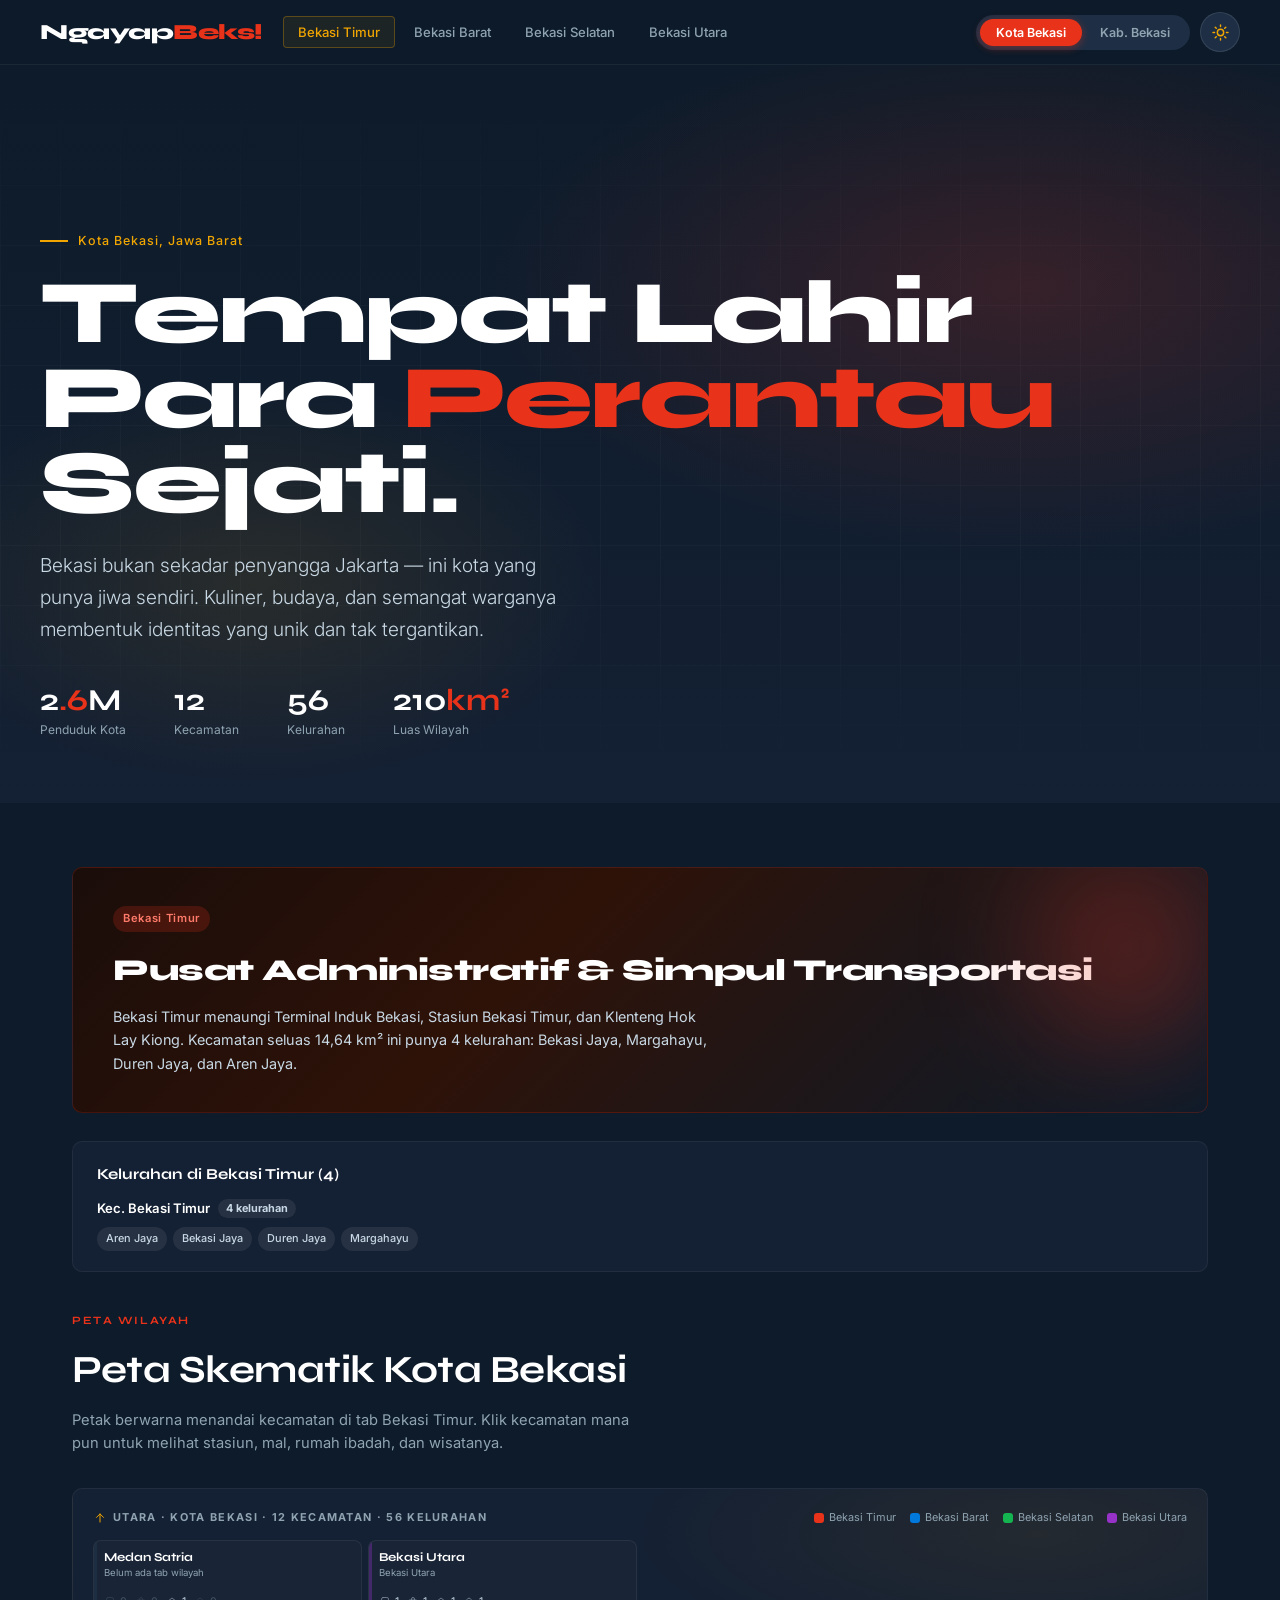
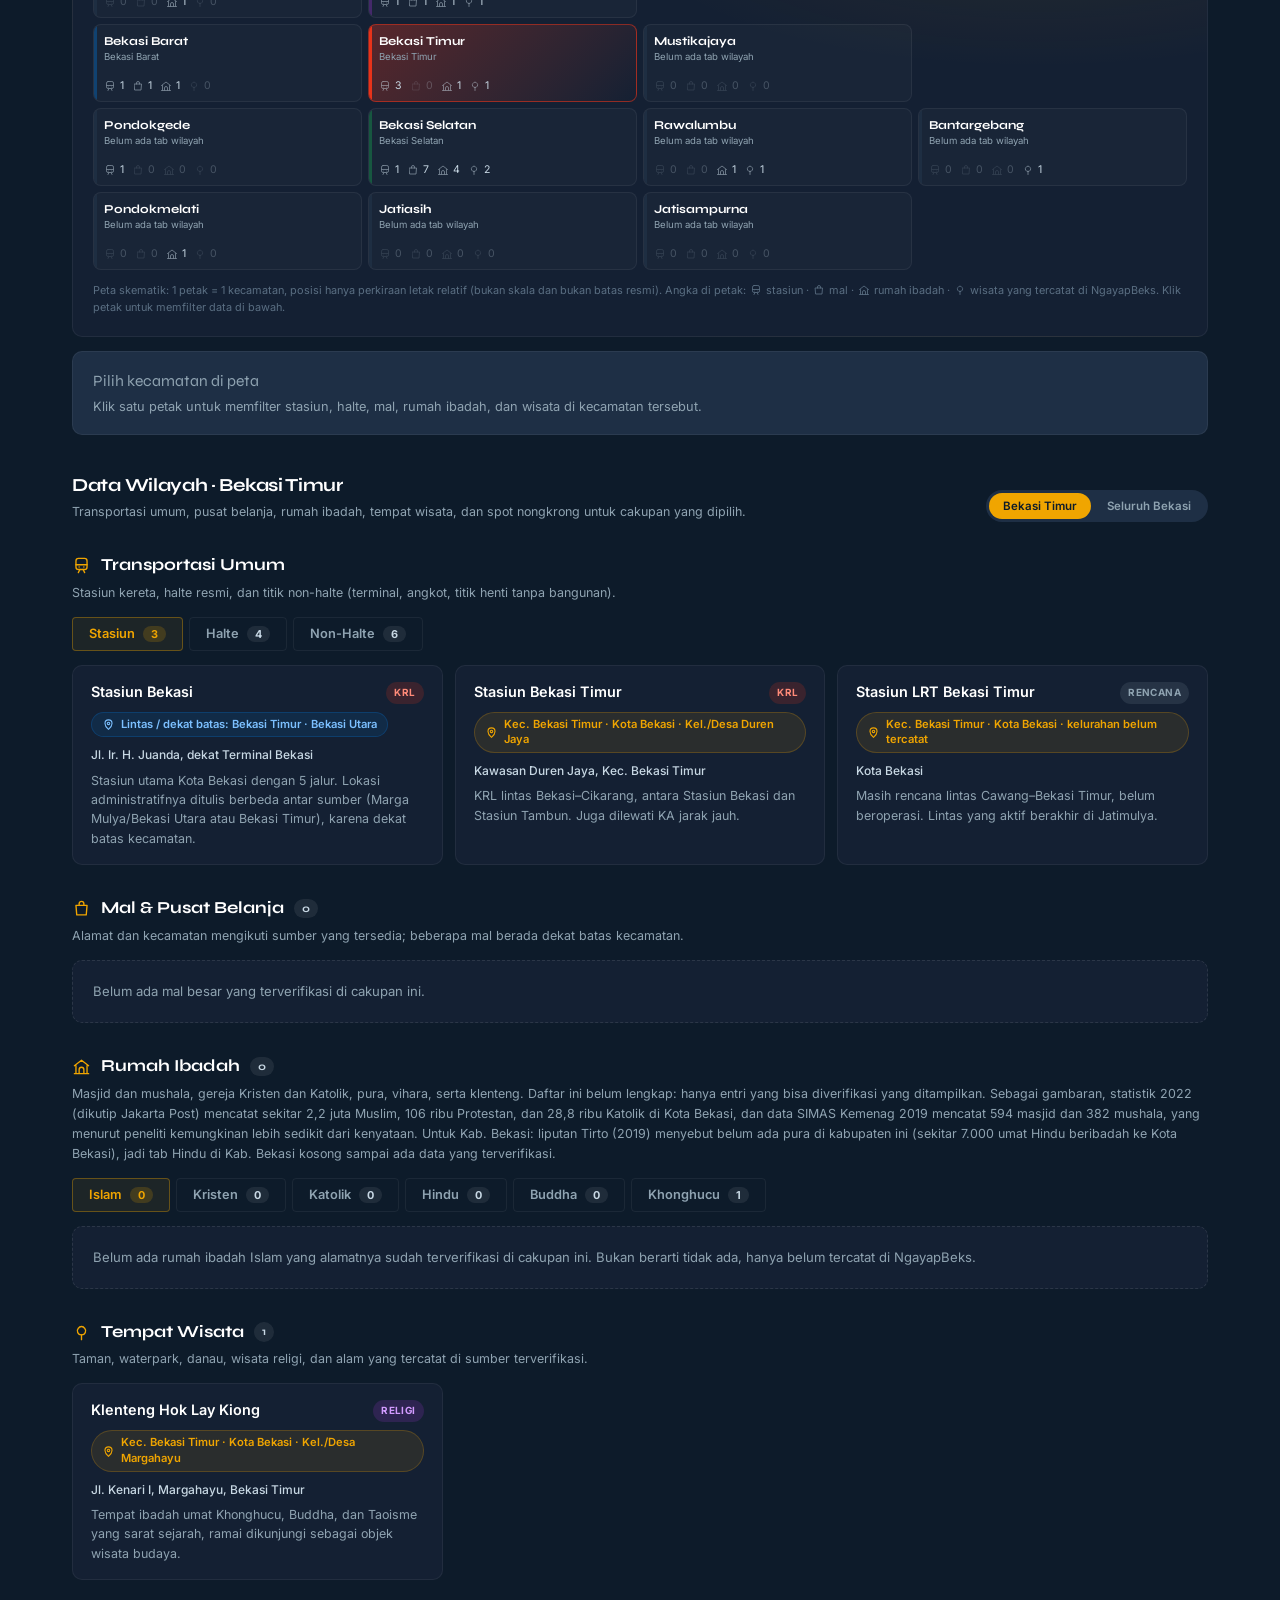
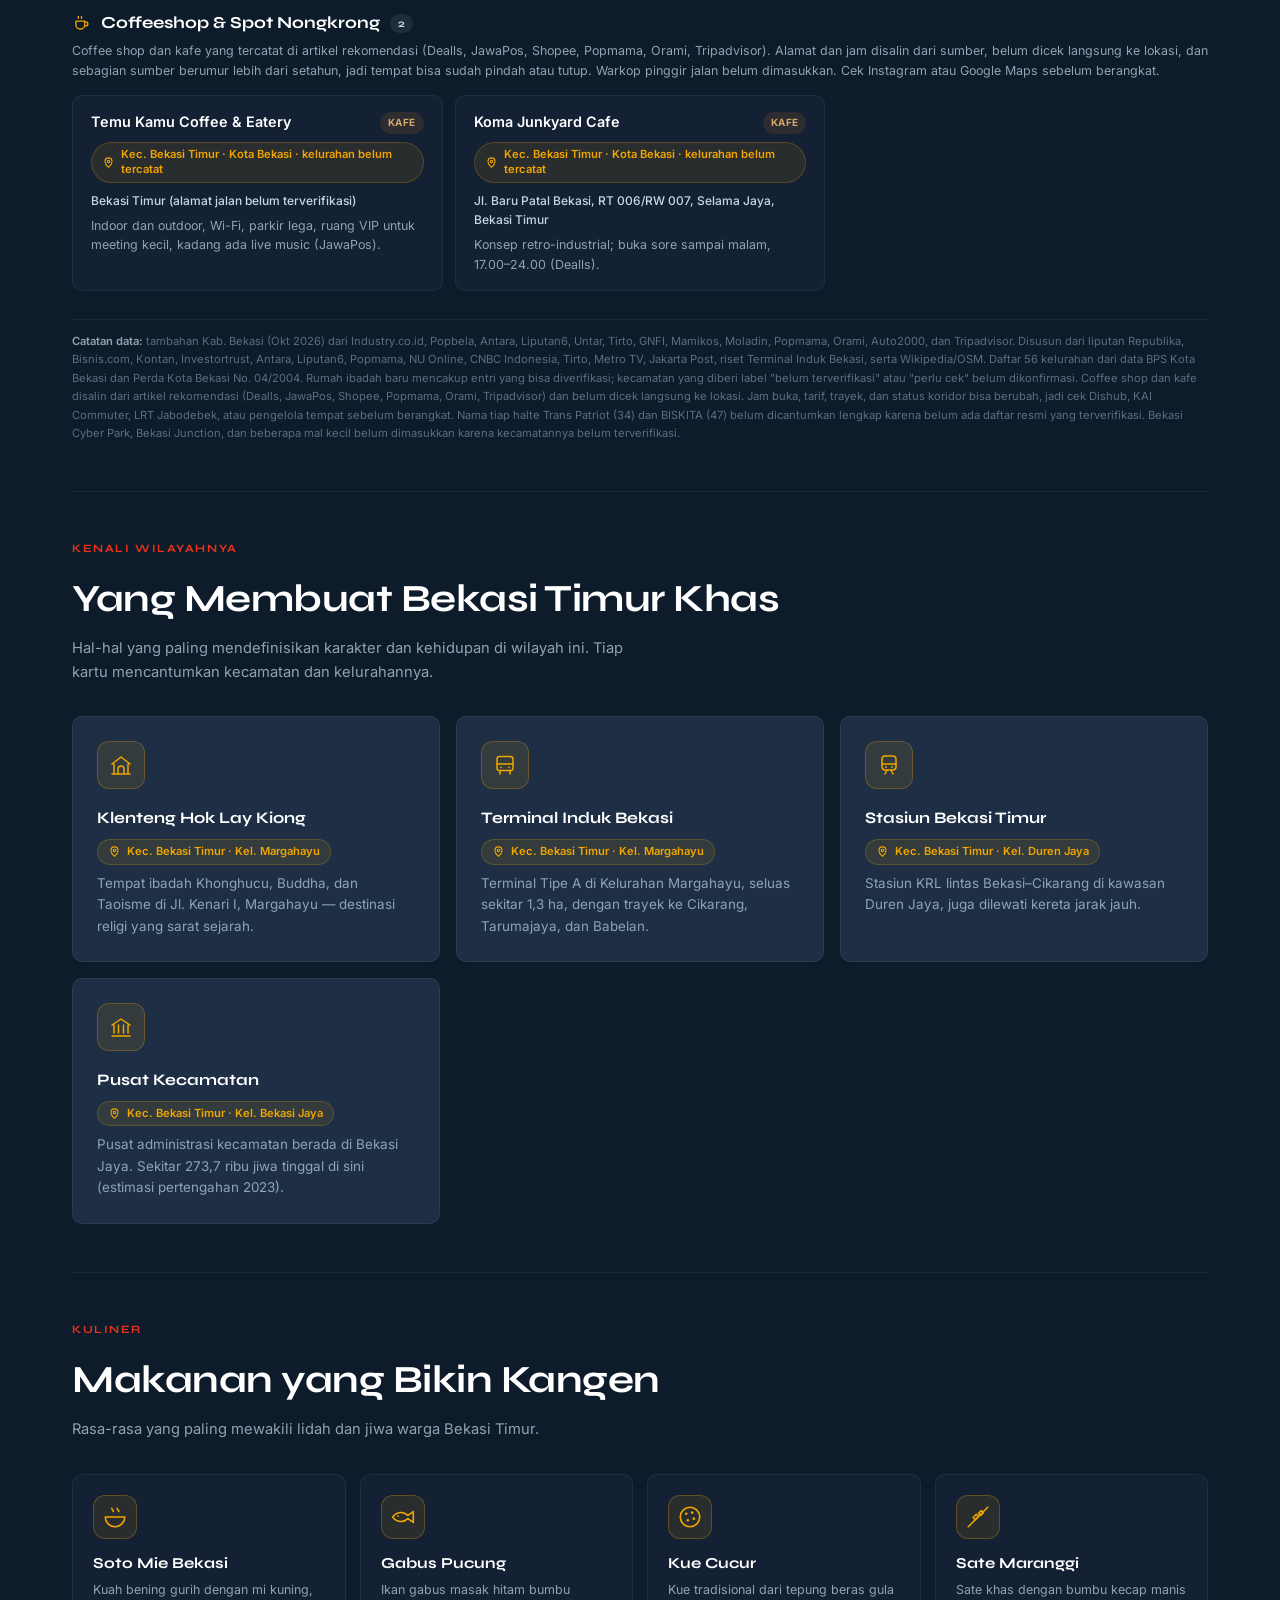
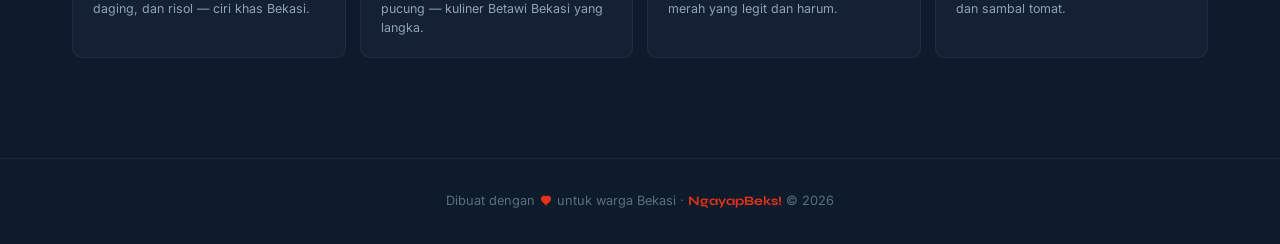
==== commit 133eed7a: "index.html" ====
--- a/index.html
+++ b/index.html
@@ -836,7 +836,7 @@
   I('wisata','Danau Summarecon','air','Danau','Kawasan Summarecon Bekasi, Bekasi Utara','Danau di dalam kawasan kota mandiri Summarecon.',['bekasi-utara']),
   I('wisata','Transera Waterpark','air','Waterpark','Bantar Gebang, Kota Bekasi','Taman air keluarga yang populer di Kota Bekasi.',['bantargebang']),
   I('wisata','Taman Rusa Kemang Pratama','taman','Taman','Kemang Pratama, Rawalumbu','Taman Rusa Kemang, favorit keluarga di Rawalumbu.',['rawalumbu']),
-  I('wisata','Danau Marakas','air','Danau','Rawalumbu (menurut Liputan6)','Danau dengan panorama air luas dan udara sejuk; masuk daftar wisata murah di Bekasi.',['rawalumbu']),
+  I('wisata','Danau Marakas','air','Danau','Perumahan Pesona Ungu, Jl. Sejahtera, Bahagia, Babelan','Danau buatan sejak 1992 dengan area pancing, kolam renang, taman, dan warung. Alamat dikoreksi ke Babelan (Mamikos, Moladin, Popmama); satu sumber sebelumnya menulis Rawalumbu.',['babelan']),
   I('wisata','Go! Wet Waterpark','air','Waterpark','Jl. Southern Boulevard Kav. 1, Grand Wisata, Tambun Selatan','Disebut taman air terbesar di Bekasi, berlokasi di kawasan Grand Wisata.',['tambun-selatan']),
   I('wisata','WaterBoom Lippo Cikarang','air','Waterpark','Lippo Cikarang, Cikarang Selatan','Waterpark dengan taman, area duduk teduh, dan jajanan.',['cikarang-selatan']),
   I('wisata','Hutan Mangrove Muara Gembong','alam','Alam','Desa Pantai Bahagia, Kec. Muaragembong','Wisata mangrove di pesisir utara Kab. Bekasi. Muaragembong disebut lebih cepat dijangkau naik kapal daripada sepeda motor.',['muaragembong']),
@@ -899,7 +899,34 @@
   K('Mokka Coffee Cabana (Lippo Mall Cikarang)','Coffee shop','Lippo Mall Cikarang, GF Lobi Utama, Jl. MH Thamrin, Cibatu, Cikarang Selatan','Salah satu outlet Mokka Coffee Cabana (daftar outlet Bank Mega).',['cikarang-selatan']),
   K('Throwback Coffee + Kitchen','Coffee shop','Jl. Cilemah Abang Raya, Cikarang (kecamatan belum terverifikasi)','Variasi menu dinilai kurang banyak untuk ukuran coffee shop (Orami, 2024).',[]),
   K('Kawan Senja Coffee','Coffee shop','Jl. Gardenia Raya No. 4, Cikarang 17530 (kecamatan belum terverifikasi)','Tercatat sebagai kafe di Cikarang (Tripadvisor).',[]),
-  K('Yellowhammer Coffee','Coffee shop','Cikarang (alamat jalan belum terverifikasi)','Masuk daftar tempat nongkrong Cikarang (Orami, Tripadvisor).',[])
+  K('Yellowhammer Coffee','Coffee shop','Cikarang (alamat jalan belum terverifikasi)','Masuk daftar tempat nongkrong Cikarang (Orami, Tripadvisor).',[]),
+
+  /* ── TAMBAHAN KAB. BEKASI (okt 2026) ── */
+  K('Charcoal Coffee and Eatery','Kafe','Kawasan Jababeka, Cikarang (alamat jalan belum terverifikasi)','Menu andalan Charcoal Coffee, Irish Coffee, Matcha Latte, Ayam Mertua, dan Kaya Toast; sekitar Rp25.000–50.000 per orang (Industry.co.id, Mei 2026).',[]),
+  K('Neph Coffee and Eatery','Coffee shop','Hollywood Boulevard, kawasan Jababeka, Cikarang','Buka sejak awal 2023, konsep minimalis, indoor ber-AC dan outdoor ala tribun, Wi-Fi dan stopkontak. Jam 08.00–23.00; kopi mulai sekitar Rp20.000; andalannya kopi susu gula aren (Industry.co.id, Mei 2026).',[]),
+  K('Beka Coffee & Space','Kafe','Kota Jababeka, Cikarang (alamat jalan belum terverifikasi)','Modern minimalis dominan krem, area outdoor dengan tribun bermural dan lapangan futsal, plus indoor ber-AC (Industry.co.id, Mei 2026).',[]),
+  K('Kopi Kenangan (Living Plaza Jababeka)','Coffee shop','Living Plaza Jababeka, Cikarang','Menu kopi dan makanan ringan mulai Rp18.000. Jam 10.00–22.00 (Industry.co.id, Mei 2026).',[]),
+  K('Vilo Gelato Jababeka','Kafe','Kawasan D\'Khayangan, Cikarang Timur','Kafe gelato artisan yang tenang; gelato klasik sampai premium, makanan berat, dan kopi mulai sekitar Rp35.000; ada area bermain anak (Industry.co.id, Mei 2026).',['cikarang-timur']),
+  K('Hemera Coffee','Coffee shop','Cikarang (alamat jalan belum terverifikasi)','Tercatat di daftar kafe Cikarang Tripadvisor, rating 4,3 dari 5.',[]),
+  K('Bunker Terrace Cafe','Kafe','Cikarang (alamat jalan belum terverifikasi)','Tercatat di daftar kafe Cikarang Tripadvisor, rating 5 dari 5 (jumlah ulasan belum dicek).',[]),
+  K('Aj Brandon Coffee & Resto','Kafe','Cikarang (alamat jalan belum terverifikasi)','Tercatat di daftar Coffee & Tea Cikarang Tripadvisor, rating 5 dari 5.',[]),
+  K('Gogo Kopi','Coffee shop','Cikarang (alamat jalan belum terverifikasi)','Tercatat di daftar Coffee & Tea Cikarang Tripadvisor.',[]),
+
+  B('islam','Masjid','Masjid Besar Al Mukarromah Cikarang','Jl. Martadinata No. 5, Cikarang Kota, Cikarang Utara 17530',null,'Salah satu masjid ikonik Cikarang (Popbela, Ramadan 2026).',['cikarang-utara']),
+  B('islam','Masjid','Masjid Jami Baiturrahman','Karangraharja, Cikarang Utara 17530 (alamat jalan belum terverifikasi)','Karangraharja','Masjid ikonik Cikarang menurut Popbela (2026).',['cikarang-utara']),
+  B('islam','Masjid','Masjid Raya Al Azhar Jababeka','Simpangan, Cikarang Utara 17530 (alamat jalan belum terverifikasi)','Simpangan','Berada di kawasan Jababeka (Popbela, 2026).',['cikarang-utara']),
+  B('islam','Masjid','Masjid Agung Nurul Hikmah Cikarang','Sukamahi, Cikarang 17530 (kecamatan belum terverifikasi)','Sukamahi','Masjid agung di Cikarang menurut Popbela (2026).',[]),
+  B('islam','Masjid','Masjid Lippo Cikarang 2','Jl. Gn. Tangkuban Perahu, Cibatu, Cikarang Selatan','Cibatu','Dibangun PT Lippo Cikarang di lahan sekitar 2.000 m2 di kawasan Lippo Cikarang; pembangunan dimulai 2023 (Liputan6). Status selesai atau belum belum diverifikasi.',['cikarang-selatan']),
+  B('katolik','Paroki','Gereja Katolik Ibu Teresa (Paroki Cikarang)','Kawasan Lippo Cikarang, Desa Cibatu, Cikarang Selatan (alamat jalan belum terverifikasi)','Cibatu','Paroki resmi sejak 2004, pemekaran dari Paroki St. Arnoldus Bekasi; lama beribadah di aula sekolah. Pembangunan gedung dimulai 2024 (Antara, Untar). Status selesai belum diverifikasi.',['cikarang-selatan']),
+
+  I('wisata','Taman Buaya Indonesia Jaya','alam','Alam','Jl. Raya Cikarang–Cibarusah No. 18, Serang Baru','Penangkaran buaya yang disebut terbesar di Asia (Liputan6, Popmama).',['serang-baru']),
+  I('wisata','Taman Sehati','taman','Taman','Area Stadion Wibawa Mukti, Sertajaya, Cikarang Timur','Ruang publik hijau favorit warga Cikarang untuk olahraga pagi dan bersantai (Liputan6, Moladin).',['cikarang-timur'],'Sertajaya'),
+  I('wisata','Danau Cibeureum','air','Danau','Lambangjaya, Tambun Selatan','Danau buatan di Kab. Bekasi (Popmama, Moladin).',['tambun-selatan'],'Lambangjaya'),
+  I('wisata','Museum Bekasi','mal','Museum','Jl. Sultan Hasanudin No. 39, Setiadarma, Tambun Selatan','Museum sejarah dan budaya Bekasi, bersebelahan dengan Stasiun Tambun di tepi Jl. Pantura (GNFI, 2023).',['tambun-selatan'],'Setiadarma'),
+  I('wisata','Venetian Water Carnaval','air','Wahana air','Villa Mutiara Gading 2, Jl. Agus Salim, Karangsatria, Tambun Utara','Wisata air bertema Venesia (Mamikos, Liputan6).',['tambun-utara'],'Karangsatria'),
+  I('wisata','Taman Alamanda Regency','taman','Taman','Jl. Alamanda Regency Raya, Karangsatria','Taman kota di kompleks perumahan. Kecamatan mengikuti Karangsatria di Tambun Utara (perkiraan, belum terverifikasi).',['tambun-utara'],'Karangsatria'),
+  I('wisata','Danau Elysium','air','Danau','Cluster Ellysium, Lippo Cikarang, Desa Cibatu, Cikarang Selatan','Danau buatan di kawasan Lippo Cikarang untuk nongkrong dan jalan santai (Orami, Auto2000).',['cikarang-selatan'],'Cibatu'),
+  I('wisata','Hutan Pinus Edukasi Cikarang','alam','Alam','Kec. Sukakarya, sekitar 20 km dari pusat Cikarang','Wisata edukasi di area hutan pinus (Auto2000). Alamat jalan belum terverifikasi.',['sukakarya'])
 ];
 
 /* ════════════════════════════════════════════════
@@ -1392,7 +1419,7 @@
 
     <div class="block">
       <div class="block-title">${ic('worship',19)} Rumah Ibadah <span class="t-count" id="ibTotal">${ibadahCurrent().length}</span></div>
-      <div class="block-sub">Masjid dan mushala, gereja Kristen dan Katolik, pura, vihara, serta klenteng. Daftar ini belum lengkap: hanya entri yang bisa diverifikasi yang ditampilkan. Sebagai gambaran, statistik 2022 (dikutip Jakarta Post) mencatat sekitar 2,2 juta Muslim, 106 ribu Protestan, dan 28,8 ribu Katolik di Kota Bekasi, dan data SIMAS Kemenag 2019 mencatat 594 masjid dan 382 mushala, yang menurut peneliti kemungkinan lebih sedikit dari kenyataan.</div>
+      <div class="block-sub">Masjid dan mushala, gereja Kristen dan Katolik, pura, vihara, serta klenteng. Daftar ini belum lengkap: hanya entri yang bisa diverifikasi yang ditampilkan. Sebagai gambaran, statistik 2022 (dikutip Jakarta Post) mencatat sekitar 2,2 juta Muslim, 106 ribu Protestan, dan 28,8 ribu Katolik di Kota Bekasi, dan data SIMAS Kemenag 2019 mencatat 594 masjid dan 382 mushala, yang menurut peneliti kemungkinan lebih sedikit dari kenyataan. Untuk Kab. Bekasi: liputan Tirto (2019) menyebut belum ada pura di kabupaten ini (sekitar 7.000 umat Hindu beribadah ke Kota Bekasi), jadi tab Hindu di Kab. Bekasi kosong sampai ada data yang terverifikasi.</div>
       <div class="transit-tabs" id="ibTabs">${ibadahTabsHtml()}</div>
       <div class="t-list" id="ibList">${ibadahListHtml()}</div>
     </div>
@@ -1410,7 +1437,7 @@
     </div>
 
     <div class="t-foot">
-      <b>Catatan data:</b> disusun dari liputan Republika, Bisnis.com, Kontan, Investortrust, Antara, Liputan6, Popmama, NU Online, CNBC Indonesia, Tirto, Metro TV, Jakarta Post, riset Terminal Induk Bekasi, serta Wikipedia/OSM. Daftar 56 kelurahan dari data BPS Kota Bekasi dan Perda Kota Bekasi No. 04/2004. Rumah ibadah baru mencakup entri yang bisa diverifikasi; kecamatan yang diberi label "belum terverifikasi" atau "perlu cek" belum dikonfirmasi. Coffee shop dan kafe disalin dari artikel rekomendasi (Dealls, JawaPos, Shopee, Popmama, Orami, Tripadvisor) dan belum dicek langsung ke lokasi. Jam buka, tarif, trayek, dan status koridor bisa berubah, jadi cek Dishub, KAI Commuter, LRT Jabodebek, atau pengelola tempat sebelum berangkat. Nama tiap halte Trans Patriot (34) dan BISKITA (47) belum dicantumkan lengkap karena belum ada daftar resmi yang terverifikasi. Bekasi Cyber Park, Bekasi Junction, dan beberapa mal kecil belum dimasukkan karena kecamatannya belum terverifikasi.
+      <b>Catatan data:</b> tambahan Kab. Bekasi (Okt 2026) dari Industry.co.id, Popbela, Antara, Liputan6, Untar, Tirto, GNFI, Mamikos, Moladin, Popmama, Orami, Auto2000, dan Tripadvisor. Disusun dari liputan Republika, Bisnis.com, Kontan, Investortrust, Antara, Liputan6, Popmama, NU Online, CNBC Indonesia, Tirto, Metro TV, Jakarta Post, riset Terminal Induk Bekasi, serta Wikipedia/OSM. Daftar 56 kelurahan dari data BPS Kota Bekasi dan Perda Kota Bekasi No. 04/2004. Rumah ibadah baru mencakup entri yang bisa diverifikasi; kecamatan yang diberi label "belum terverifikasi" atau "perlu cek" belum dikonfirmasi. Coffee shop dan kafe disalin dari artikel rekomendasi (Dealls, JawaPos, Shopee, Popmama, Orami, Tripadvisor) dan belum dicek langsung ke lokasi. Jam buka, tarif, trayek, dan status koridor bisa berubah, jadi cek Dishub, KAI Commuter, LRT Jabodebek, atau pengelola tempat sebelum berangkat. Nama tiap halte Trans Patriot (34) dan BISKITA (47) belum dicantumkan lengkap karena belum ada daftar resmi yang terverifikasi. Bekasi Cyber Park, Bekasi Junction, dan beberapa mal kecil belum dimasukkan karena kecamatannya belum terverifikasi.
     </div>`;
 }
 
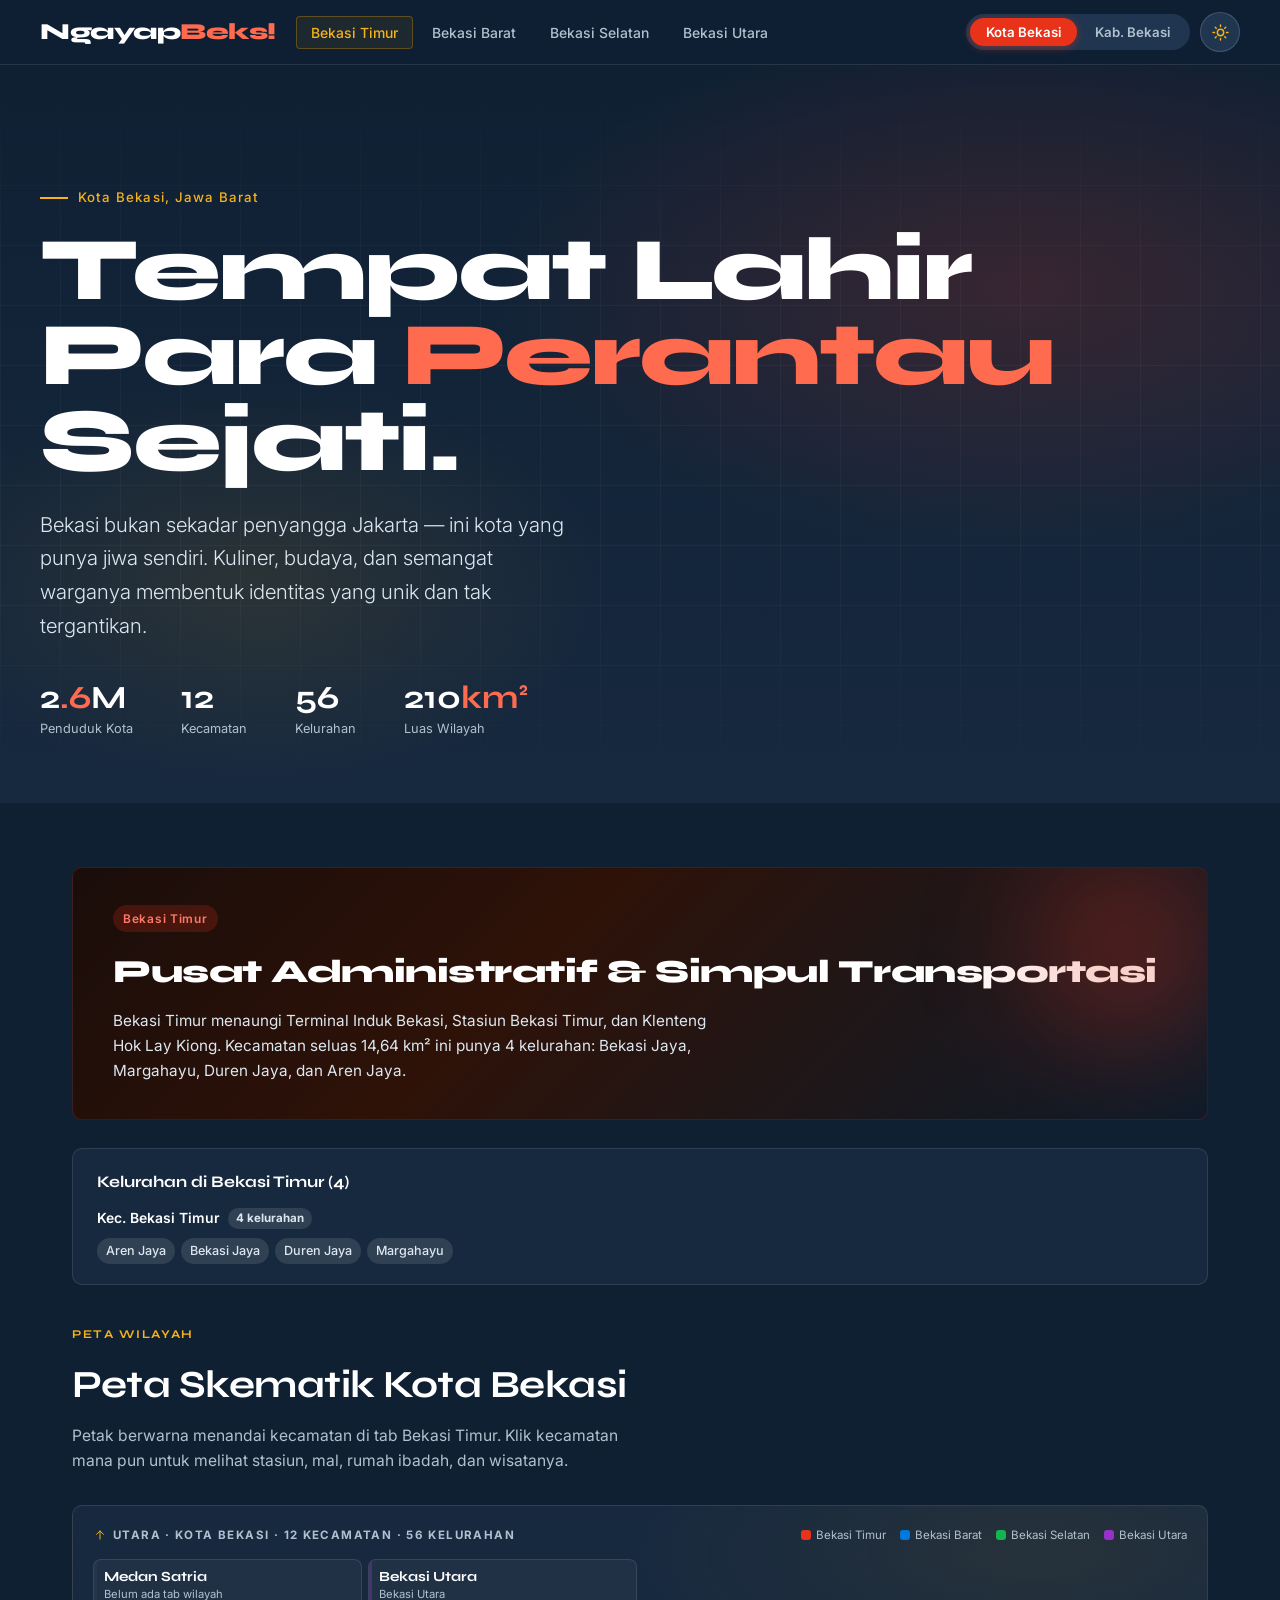
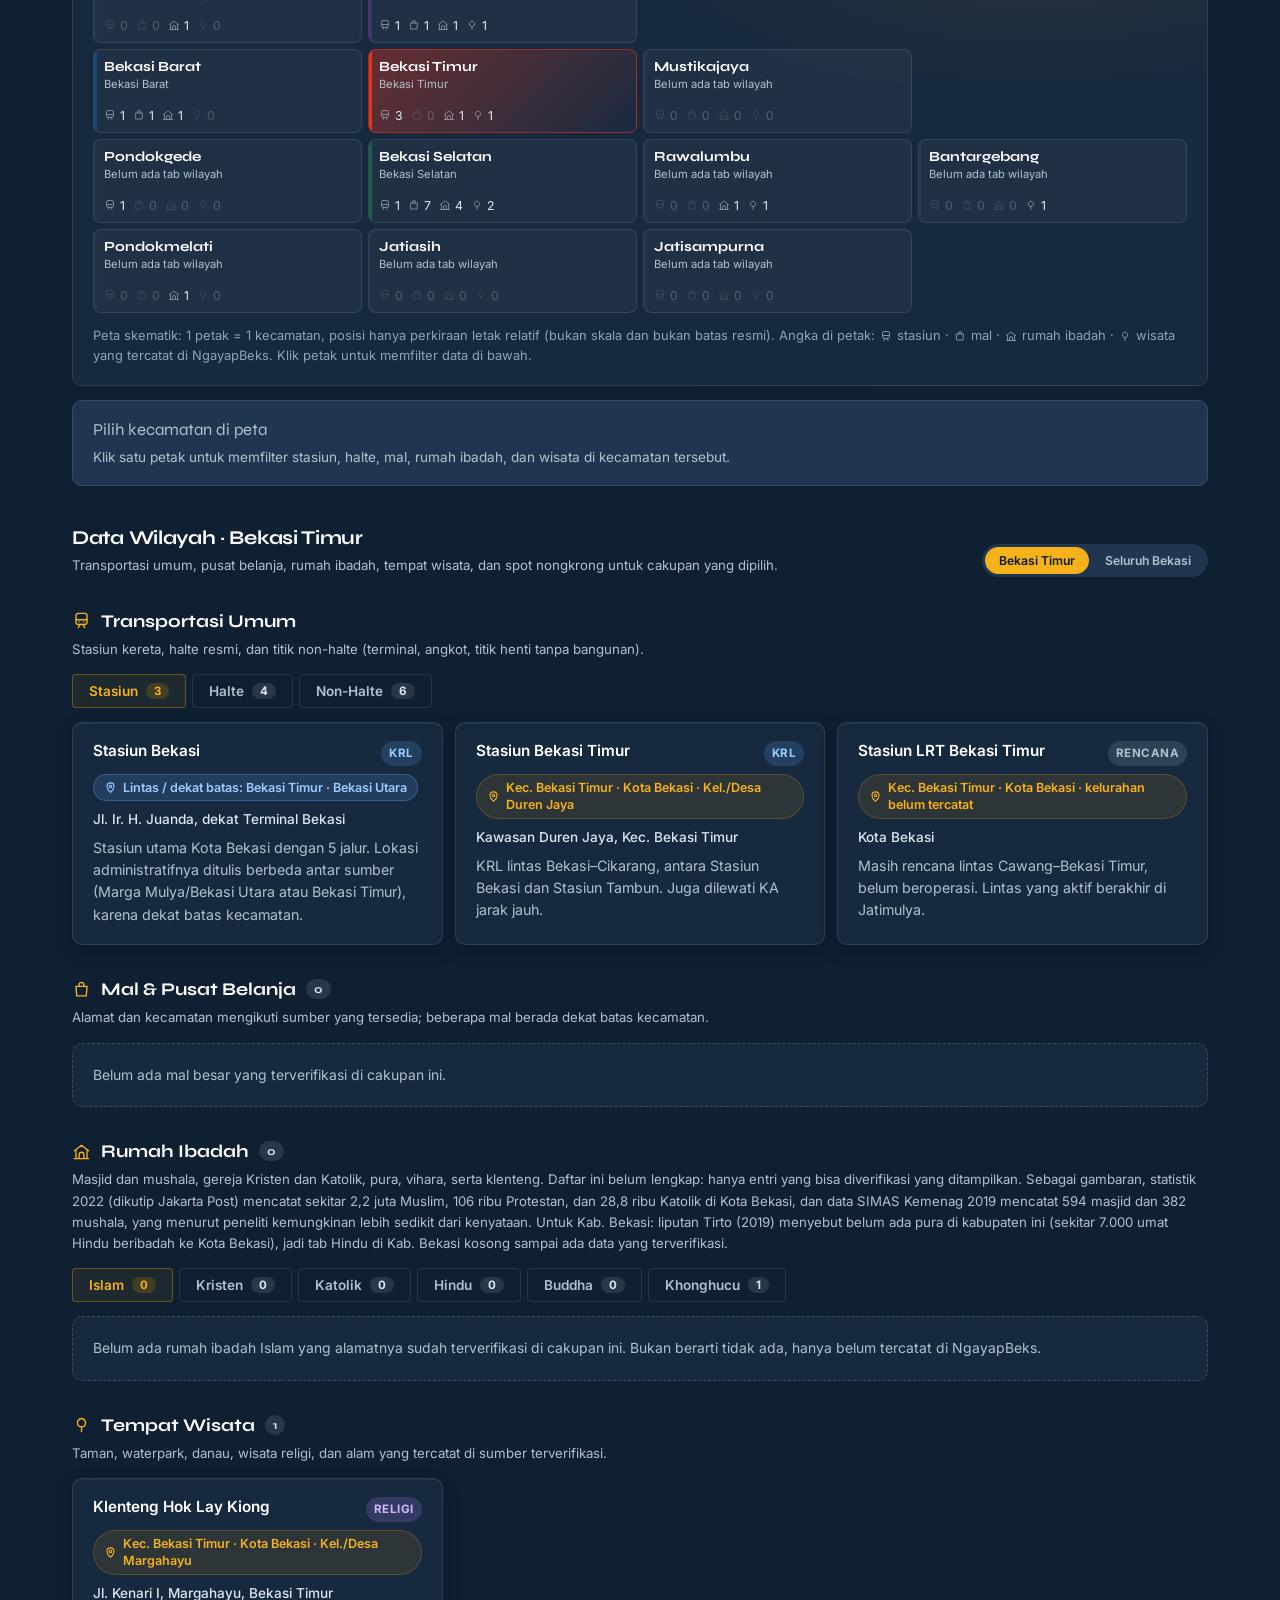
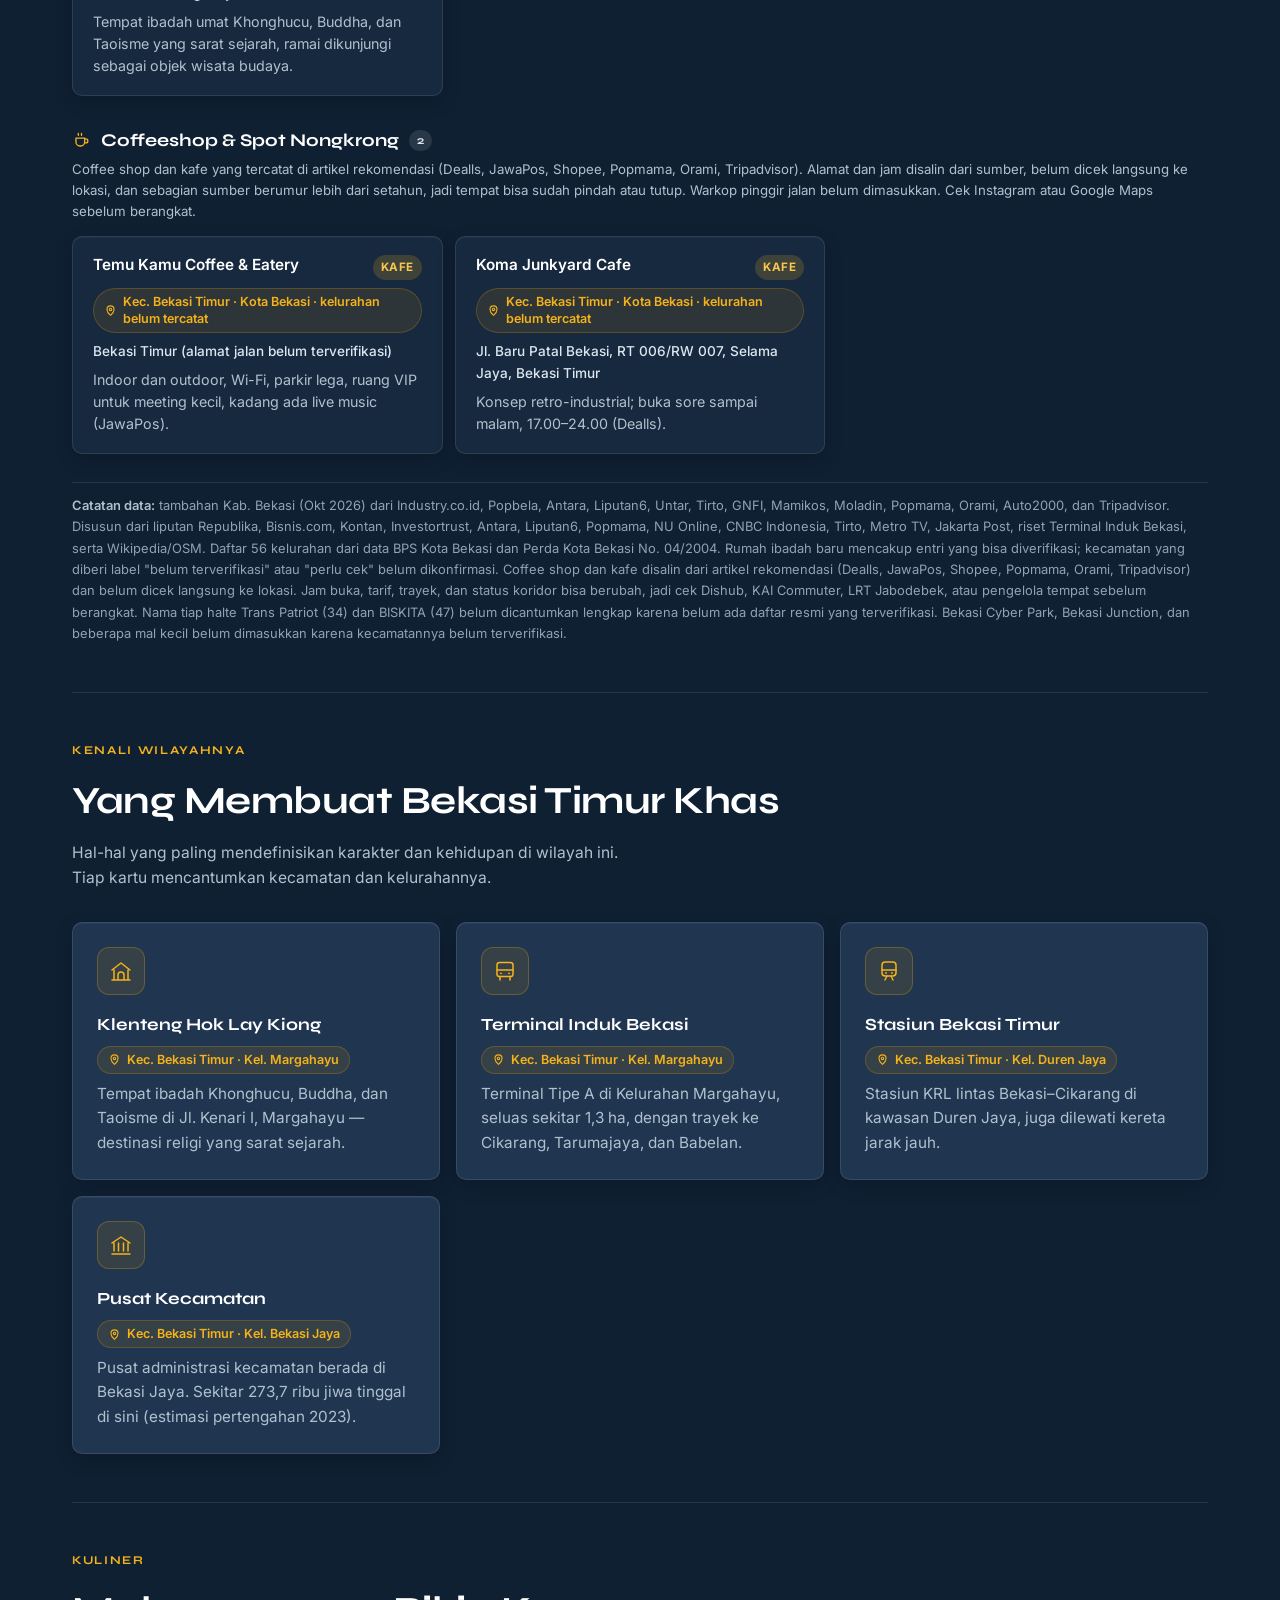
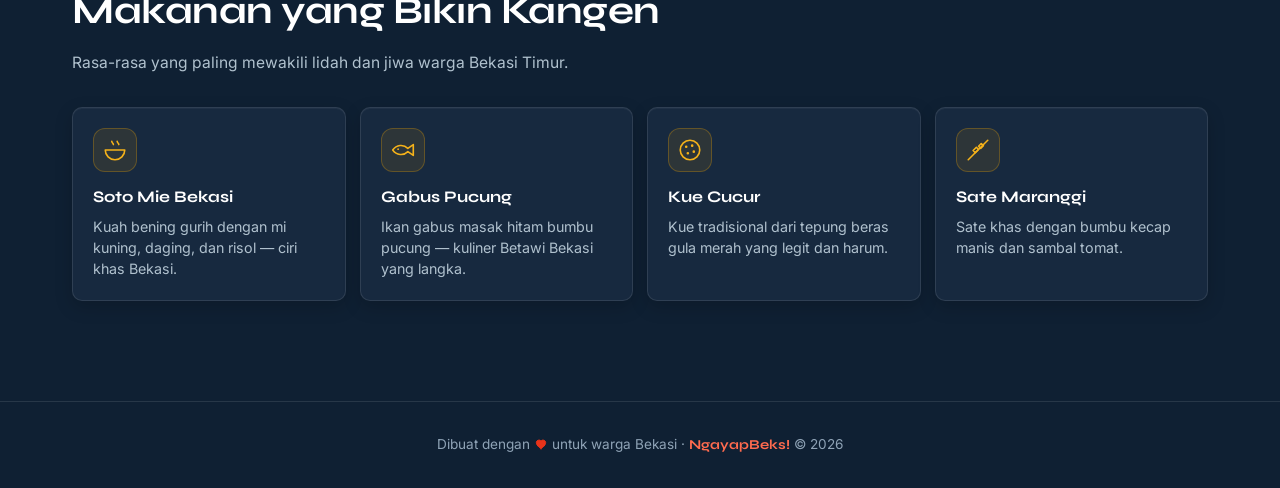
==== commit 7f3991f6: "index.html" ====
--- a/index.html
+++ b/index.html
@@ -535,6 +535,78 @@
   :root[data-theme="light"] .cg-counts .zero { opacity: 0.4; }
   :root[data-theme="light"] .cg-tile.in-region { background: linear-gradient(135deg, color-mix(in srgb, var(--c) 22%, #FFFFFF) 0%, #FFFFFF 100%); }
   :root[data-theme="light"] footer { color: var(--muted); }
+
+
+  /* ─── SKALA TEKS (sedikit lebih besar, semua tema) ─── */
+  html { font-size: 106.25%; }
+  .t-badge { font-size: 0.68rem; }
+  .cg-sub { font-size: 0.66rem; }
+  .cg-counts { font-size: 0.72rem; }
+  .map-note, .t-foot { font-size: 0.76rem; }
+  .kec-tag, .loc-chip { font-size: 0.74rem; }
+  .t-loc { font-size: 0.8rem; }
+  .t-note, .food-desc { font-size: 0.84rem; }
+  .card-body { font-size: 0.9rem; }
+  .cg-name { font-size: 0.82rem; }
+  .cg-tile { min-height: 84px; }
+  .t-item { padding: 18px 20px; }
+
+  /* ─── GELAP: PALET LEBIH TERANG & BERPERAN JELAS ─── */
+  :root:not([data-theme="light"]) {
+    --navy: #0F2033;
+    --navy-mid: #17293F;
+    --navy-light: #203650;
+    --slate: #34506E;
+    --text-body: #DCE7F0;
+    --muted: #B0C1CE;
+    --faint: #8FA3B6;
+    --gold: #F5B21A;
+    --red-text: #FF6B4F;
+    --line: rgba(255,255,255,0.10);
+    --line-2: rgba(255,255,255,0.16);
+    --line-3: rgba(255,255,255,0.28);
+    --chip-bg: rgba(255,255,255,0.11);
+    --tile-bg: rgba(255,255,255,0.04);
+    --grid: rgba(255,255,255,0.035);
+    --nav-bg: rgba(15,32,51,0.96);
+  }
+  /* Merah = brand saja */
+  :root:not([data-theme="light"]) .nav-logo span,
+  :root:not([data-theme="light"]) .hero-title .accent,
+  :root:not([data-theme="light"]) .stat-val span,
+  :root:not([data-theme="light"]) footer strong { color: var(--red-text); }
+  /* Emas = penanda & interaksi */
+  :root:not([data-theme="light"]) .section-label { color: var(--gold); }
+  :root:not([data-theme="light"]) .banner-desc { color: #DCE7F0; }
+  :root:not([data-theme="light"]) .cg-tile.in-region {
+    background: linear-gradient(135deg, color-mix(in srgb, var(--c) 38%, var(--navy-mid)) 0%, var(--navy-mid) 100%);
+  }
+  :root:not([data-theme="light"]) .t-item,
+  :root:not([data-theme="light"]) .card,
+  :root:not([data-theme="light"]) .food-card { box-shadow: 0 1px 0 rgba(255,255,255,0.04) inset, 0 6px 18px rgba(0,0,0,0.18); }
+
+  /* Badge dikelompokkan: biru = transportasi, amber = belanja & kopi, ungu = religi, hijau = alam */
+  :root:not([data-theme="light"]) .t-badge.krl,
+  :root:not([data-theme="light"]) .t-badge.lrt,
+  :root:not([data-theme="light"]) .t-badge.brt,
+  :root:not([data-theme="light"]) .t-badge.halte,
+  :root:not([data-theme="light"]) .t-badge.terminal,
+  :root:not([data-theme="light"]) .t-badge.nonhalte,
+  :root:not([data-theme="light"]) .t-badge.angkot { background: rgba(96,165,250,0.18); color: #9CCBFF; }
+  :root:not([data-theme="light"]) .t-badge.plan { background: rgba(176,193,206,0.16); color: #B0C1CE; }
+  :root:not([data-theme="light"]) .t-badge.mal,
+  :root:not([data-theme="light"]) .t-badge.kopi { background: rgba(245,178,26,0.18); color: #F8C650; }
+  :root:not([data-theme="light"]) .t-badge.religi,
+  :root:not([data-theme="light"]) .t-badge.ib-islam,
+  :root:not([data-theme="light"]) .t-badge.ib-kristen,
+  :root:not([data-theme="light"]) .t-badge.ib-katolik,
+  :root:not([data-theme="light"]) .t-badge.ib-hindu,
+  :root:not([data-theme="light"]) .t-badge.ib-buddha,
+  :root:not([data-theme="light"]) .t-badge.ib-khonghucu { background: rgba(176,140,255,0.18); color: #CDB8FF; }
+  :root:not([data-theme="light"]) .t-badge.taman,
+  :root:not([data-theme="light"]) .t-badge.air,
+  :root:not([data-theme="light"]) .t-badge.alam { background: rgba(52,211,153,0.16); color: #74E8BC; }
+  :root:not([data-theme="light"]) .loc-chip.multi { background: rgba(96,165,250,0.16); color: #9CCBFF; border-color: rgba(96,165,250,0.3); }
 
   /* ─── RESPONSIVE ─── */
   @media (max-width: 768px) {
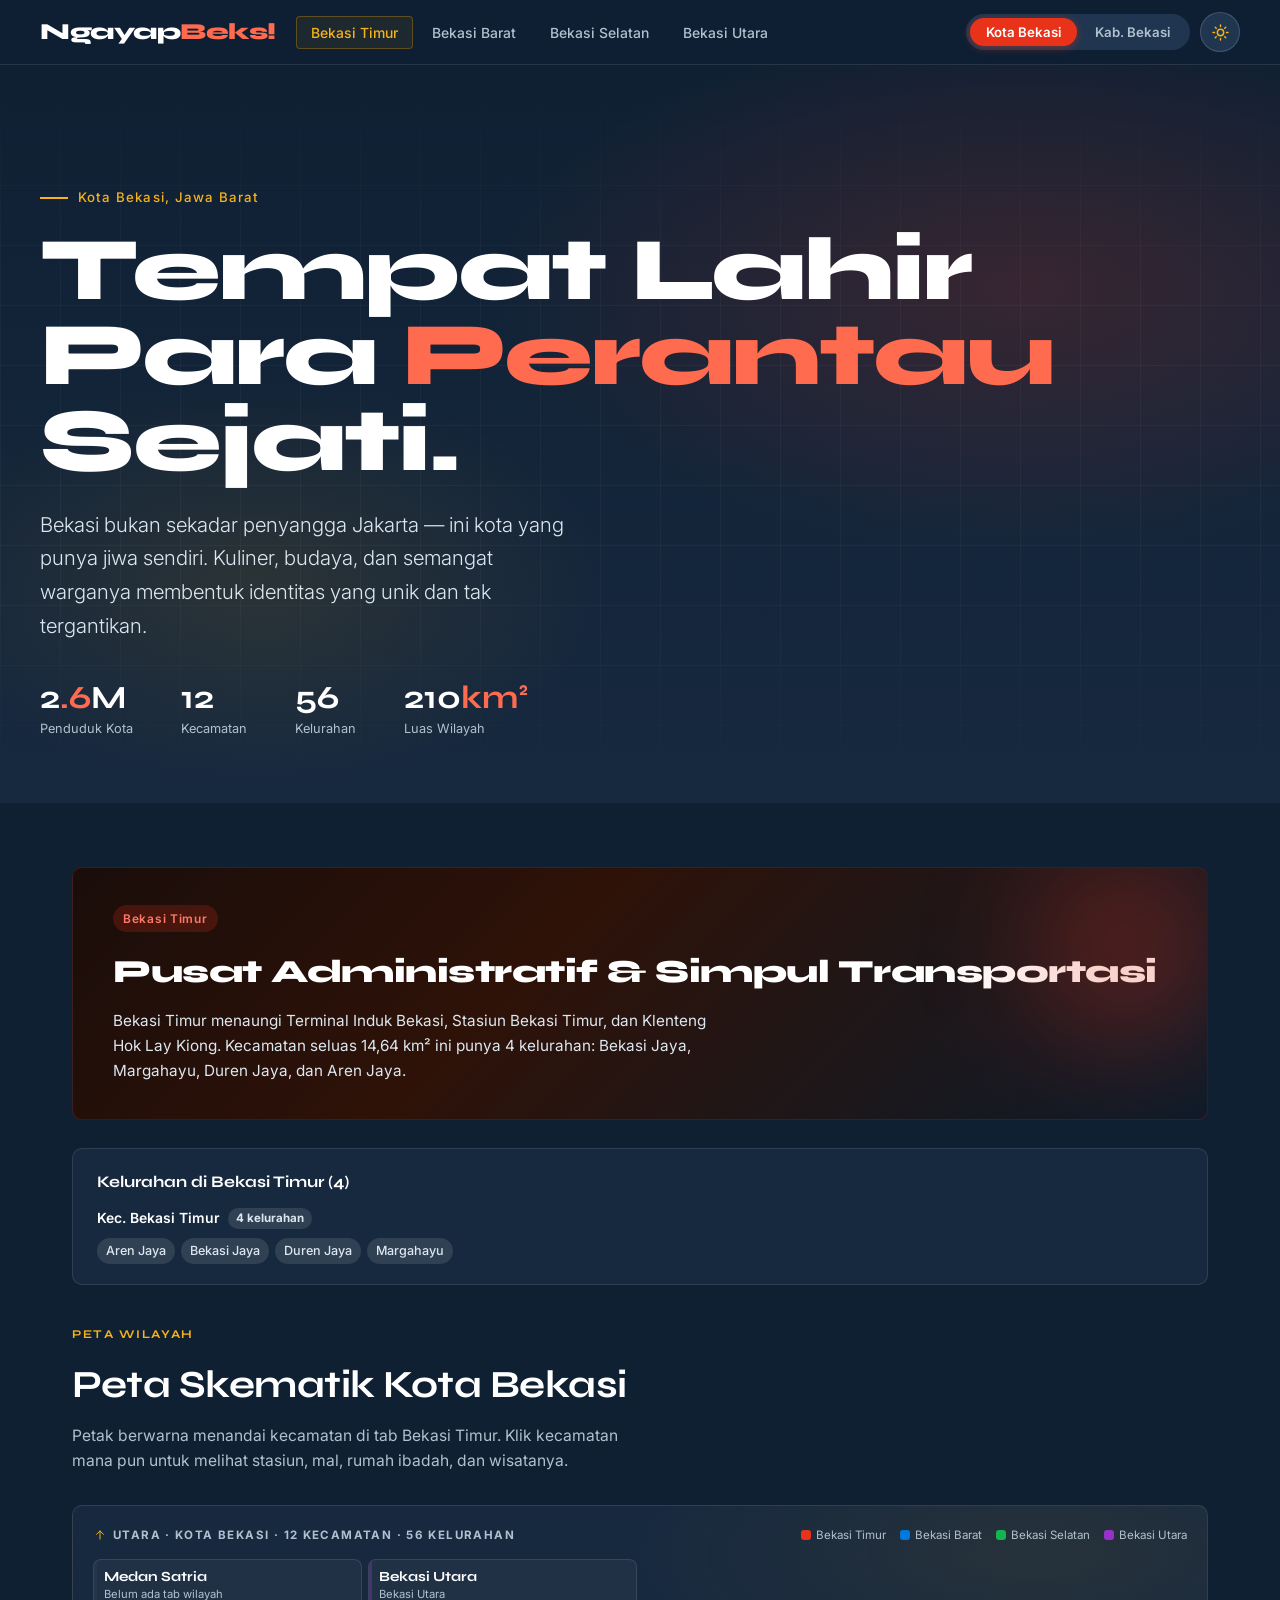
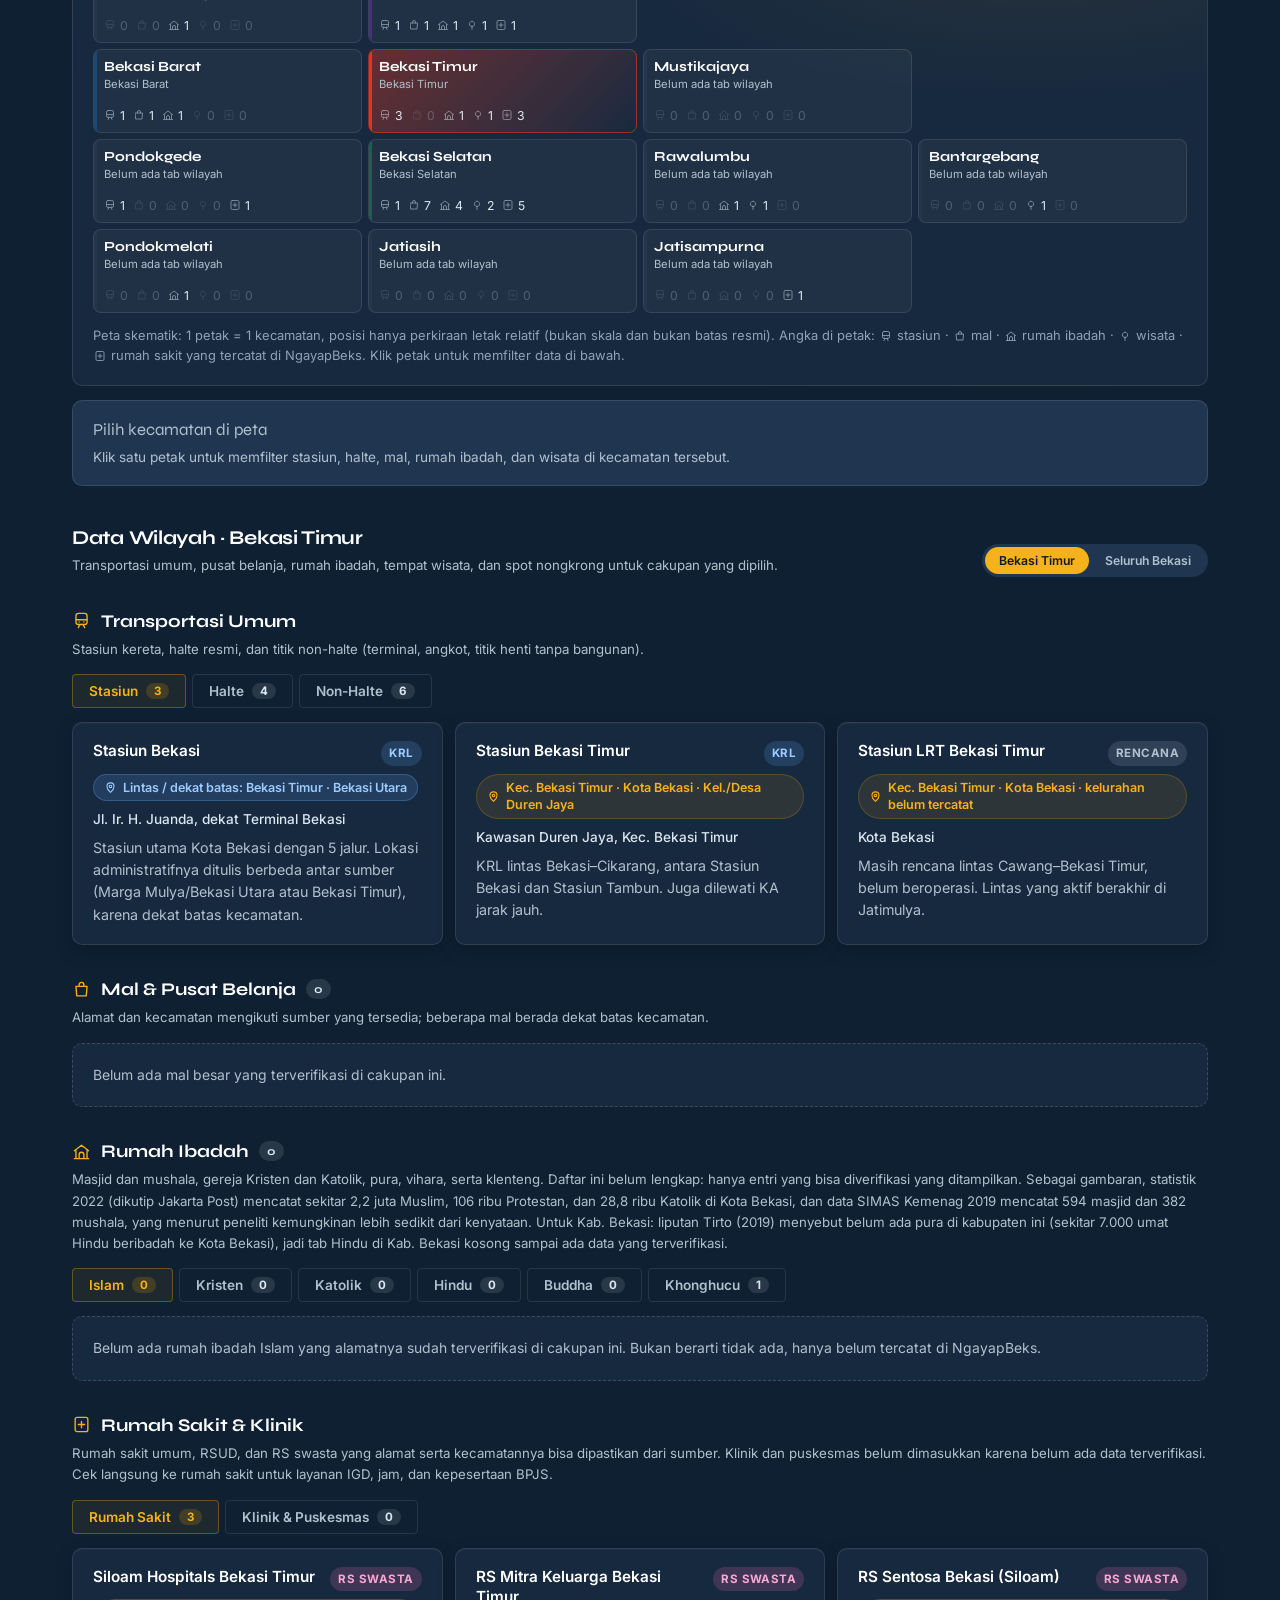
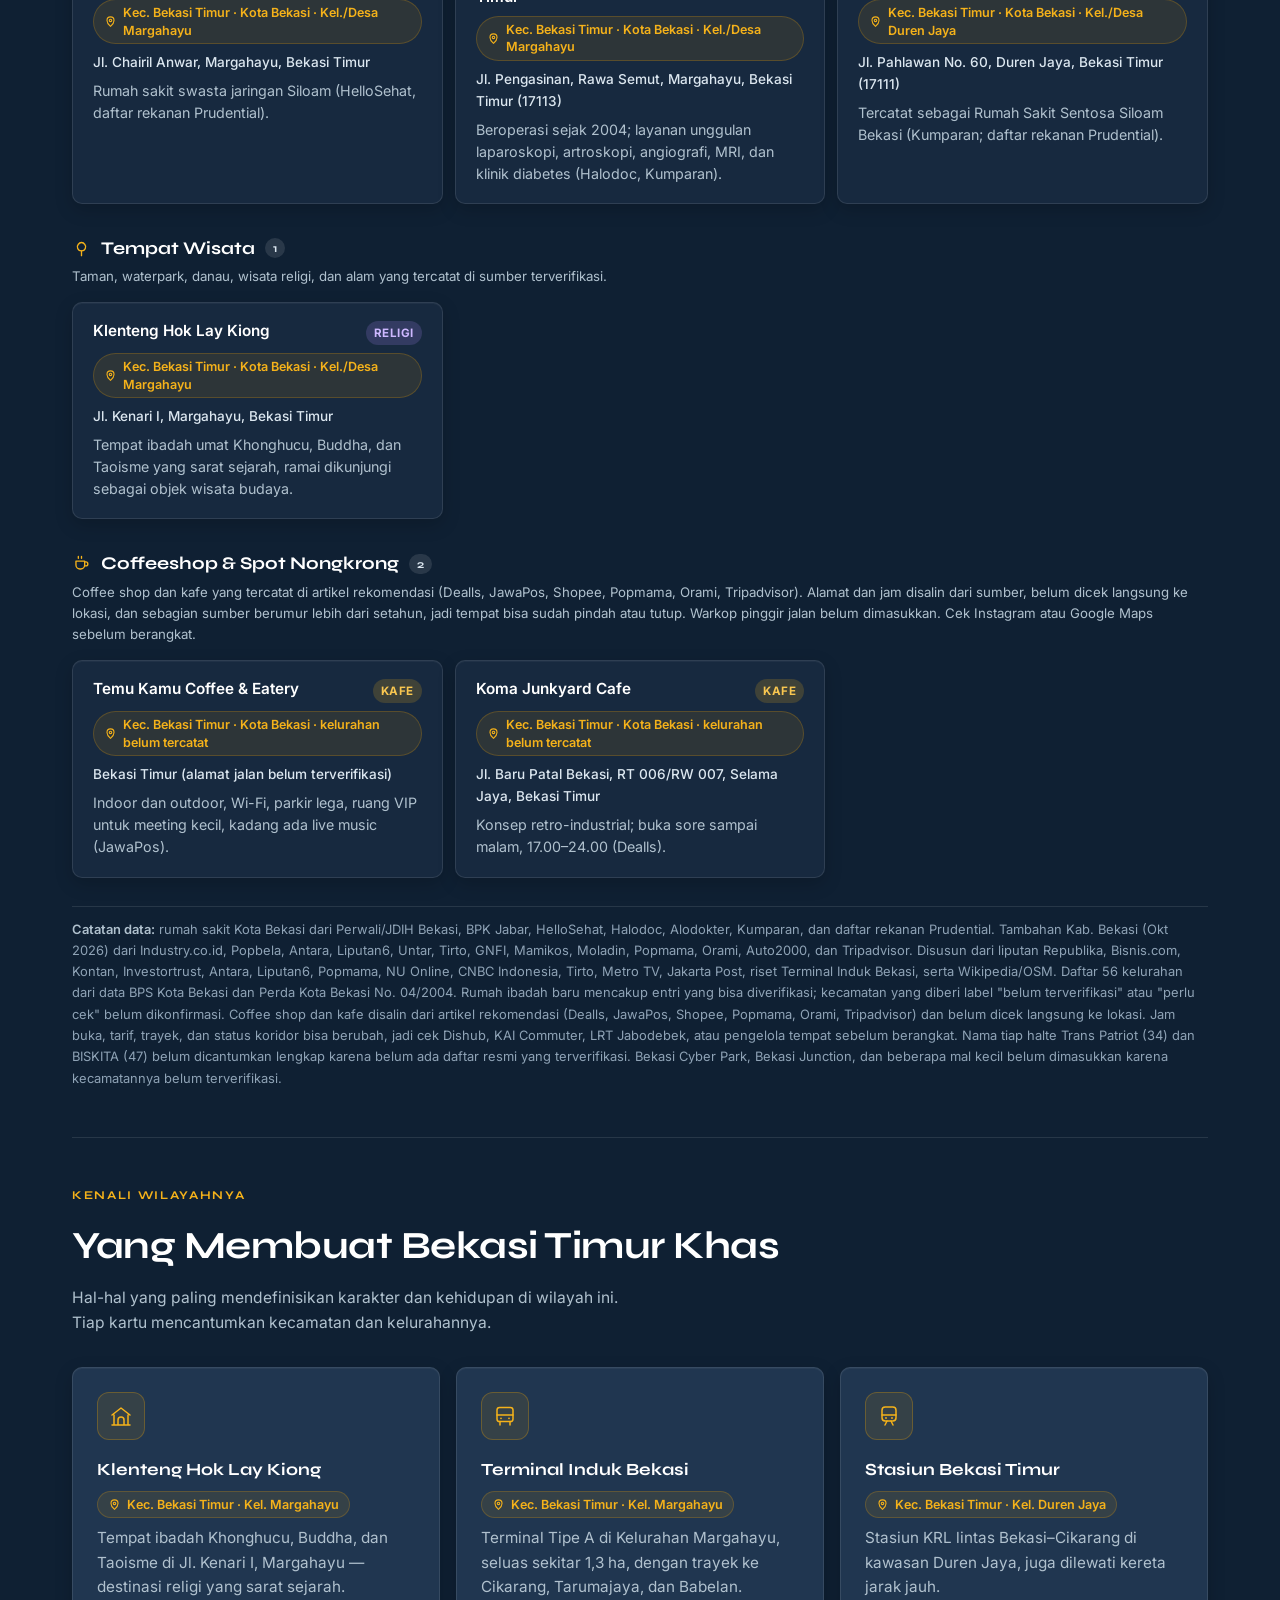
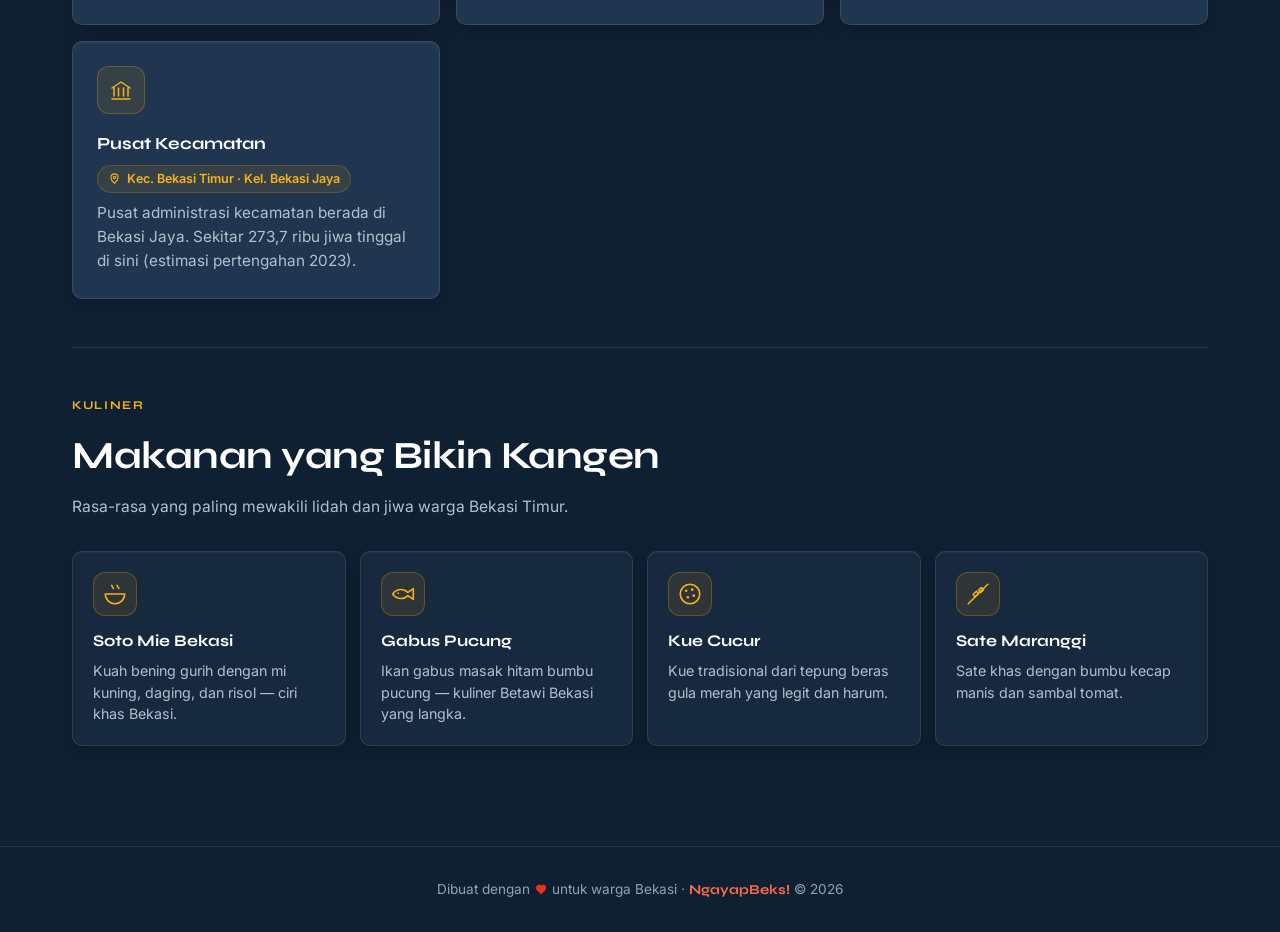
==== commit 905c682f: "index.html" ====
--- a/index.html
+++ b/index.html
@@ -607,6 +607,11 @@
   :root:not([data-theme="light"]) .t-badge.air,
   :root:not([data-theme="light"]) .t-badge.alam { background: rgba(52,211,153,0.16); color: #74E8BC; }
   :root:not([data-theme="light"]) .loc-chip.multi { background: rgba(96,165,250,0.16); color: #9CCBFF; border-color: rgba(96,165,250,0.3); }
+
+
+  /* ─── KESEHATAN (keluarga warna mawar) ─── */
+  .t-badge.rs, .t-badge.klinik { background: rgba(244,114,182,0.18); color: #F9A8D4; }
+  :root[data-theme="light"] .t-badge.rs, :root[data-theme="light"] .t-badge.klinik { background: rgba(190,24,93,0.10); color: #A3124F; }
 
   /* ─── RESPONSIVE ─── */
   @media (max-width: 768px) {
@@ -719,6 +724,7 @@
   flame: '<path d="M12 3c1 4 5 6 5 11a5 5 0 0 1-10 0c0-2 1-3 2-4 0 2 1 3 2 3 0-4-1-6 1-10z"/>',
   rice: '<path d="M4 13h16a8 8 0 0 1-16 0z"/><path d="M6 13a6 6 0 0 1 12 0"/>',
   seafood: '<path d="M3 15c0-6 4-10 9-10s9 4 9 10zM3 15c0 3 4 5 9 5s9-2 9-5M12 5v15M7.5 7l1.5 13M16.5 7L15 20"/>',
+  hospital: '<rect x="4" y="3" width="16" height="18" rx="2.5"/><path d="M12 8v8M8 12h8"/>',
   x: '<path d="M6 6l12 12M18 6L6 18"/>',
   arrowup: '<path d="M12 19V5M6 11l6-6 6 6"/>',
   heart: '<path d="M12 20s-8-4.7-8-10.5A4.5 4.5 0 0 1 12 7a4.5 4.5 0 0 1 8 2.5C20 15.3 12 20 12 20z"/>'
@@ -998,7 +1004,20 @@
   I('wisata','Venetian Water Carnaval','air','Wahana air','Villa Mutiara Gading 2, Jl. Agus Salim, Karangsatria, Tambun Utara','Wisata air bertema Venesia (Mamikos, Liputan6).',['tambun-utara'],'Karangsatria'),
   I('wisata','Taman Alamanda Regency','taman','Taman','Jl. Alamanda Regency Raya, Karangsatria','Taman kota di kompleks perumahan. Kecamatan mengikuti Karangsatria di Tambun Utara (perkiraan, belum terverifikasi).',['tambun-utara'],'Karangsatria'),
   I('wisata','Danau Elysium','air','Danau','Cluster Ellysium, Lippo Cikarang, Desa Cibatu, Cikarang Selatan','Danau buatan di kawasan Lippo Cikarang untuk nongkrong dan jalan santai (Orami, Auto2000).',['cikarang-selatan'],'Cibatu'),
-  I('wisata','Hutan Pinus Edukasi Cikarang','alam','Alam','Kec. Sukakarya, sekitar 20 km dari pusat Cikarang','Wisata edukasi di area hutan pinus (Auto2000). Alamat jalan belum terverifikasi.',['sukakarya'])
+  I('wisata','Hutan Pinus Edukasi Cikarang','alam','Alam','Kec. Sukakarya, sekitar 20 km dari pusat Cikarang','Wisata edukasi di area hutan pinus (Auto2000). Alamat jalan belum terverifikasi.',['sukakarya']),
+
+  /* ── RUMAH SAKIT KOTA BEKASI (okt 2026) ── */
+  I('rs','RSUD dr. Chasbullah Abdulmadjid','rs','RSUD','Jl. Pramuka No. 55, Marga Jaya, Bekasi Selatan (17112)','RS umum daerah milik Pemkot Bekasi dan rujukan utama kota; berdiri 1956 sebagai RSUD Kabupaten Bekasi, diserahkan ke Kota Bekasi 1999. Ada layanan gawat darurat (Perwali, HelloSehat, Kumparan).',['bekasi-selatan'],'Margajaya'),
+  I('rs','Siloam Hospitals Bekasi Timur','rs','RS swasta','Jl. Chairil Anwar, Margahayu, Bekasi Timur','Rumah sakit swasta jaringan Siloam (HelloSehat, daftar rekanan Prudential).',['bekasi-timur'],'Margahayu'),
+  I('rs','RS Mitra Keluarga Bekasi Timur','rs','RS swasta','Jl. Pengasinan, Rawa Semut, Margahayu, Bekasi Timur (17113)','Beroperasi sejak 2004; layanan unggulan laparoskopi, artroskopi, angiografi, MRI, dan klinik diabetes (Halodoc, Kumparan).',['bekasi-timur'],'Margahayu'),
+  I('rs','RS Sentosa Bekasi (Siloam)','rs','RS swasta','Jl. Pahlawan No. 60, Duren Jaya, Bekasi Timur (17111)','Tercatat sebagai Rumah Sakit Sentosa Siloam Bekasi (Kumparan; daftar rekanan Prudential).',['bekasi-timur'],'Duren Jaya'),
+  I('rs','RS Mitra Keluarga Bekasi','rs','RS swasta','Kayuringin Jaya, Bekasi Selatan (17144); alamat jalan lengkap belum terverifikasi','Terakreditasi paripurna KARS dengan kapasitas hampir 200 tempat tidur (HelloSehat, Alodokter).',['bekasi-selatan'],'Kayuringin Jaya'),
+  I('rs','Primaya Hospital Bekasi Barat','rs','RS swasta','Jl. KH. Noer Ali, Kayuringin Jaya, Bekasi Selatan (17144)','Meski bernama Bekasi Barat, alamatnya di Bekasi Selatan. Sebelumnya bernama RS Awal Bros (nama Primaya dipakai sejak April 2020) (HelloSehat, Kumparan).',['bekasi-selatan'],'Kayuringin Jaya'),
+  I('rs','RS Hermina Bekasi','rs','RS swasta','Jl. Kemakmuran No. 39, Marga Jaya, Bekasi Selatan (17141)','Rumah sakit jaringan Hermina; memiliki fasilitas NICU (Kumparan).',['bekasi-selatan'],'Margajaya'),
+  I('rs','RS EMC Pekayon','rs','RS swasta','Jl. Pulo Ribung, Pekayon Jaya, Bekasi Selatan (17148)','Rumah sakit jaringan EMC di Pekayon (HelloSehat, Kumparan).',['bekasi-selatan'],'Pekayon Jaya'),
+  I('rs','RS Karunia Kasih','rs','RS swasta','Pondok Gede, Kota Bekasi (alamat jalan belum terverifikasi)','Dulu bernama RS Karunia Bunda (2008), jadi Karunia Kasih sejak 2013 setelah bergabung dengan Kasih Group (HelloSehat).',['pondokgede']),
+  I('rs','RSUD Tipe D Bekasi Utara','rs','RSUD','Kelurahan Teluk Pucung, Bekasi Utara (nama resmi belum terverifikasi)','Disebut Wali Kota Bekasi sebagai RSUD tipe D ketiga milik Kota Bekasi (BPK Jabar, 2021).',['bekasi-utara'],'Teluk Pucung'),
+  I('rs','RSUD Tipe D Jatisampurna','rs','RSUD','Kec. Jatisampurna (nama, alamat, dan kelurahan belum terverifikasi)','Disebut sebagai RSUD tipe D yang lebih dulu beroperasi di Jatisampurna (BPK Jabar, 2021).',['jatisampurna'])
 ];
 
 /* ════════════════════════════════════════════════
@@ -1184,6 +1203,7 @@
 let tTab = 'stasiun';
 let selKec = null;
 let ibTab = 'islam';
+let hsTab = 'rs';
 const IBADAH_JSON = 'data/ibadah.json';
 
 const TRANSIT_TABS = [
@@ -1205,6 +1225,8 @@
   nonhalte: 'Belum ada data titik non-halte yang terverifikasi di cakupan ini.',
   mall:     'Belum ada mal besar yang terverifikasi di cakupan ini.',
   wisata:   'Belum ada tempat wisata yang terverifikasi di cakupan ini.',
+  rs:       'Belum ada rumah sakit yang terverifikasi di cakupan ini. Bukan berarti tidak ada, hanya belum tercatat di NgayapBeks.',
+  klinik:   'Klinik dan puskesmas belum dimasukkan karena belum ada data yang alamat dan kecamatannya terverifikasi.',
   kopi:     'Belum ada coffee shop atau spot nongkrong yang tercatat di cakupan ini. Bukan berarti tidak ada, hanya belum tercatat di NgayapBeks.'
 };
 function ibadahEmptyMsg() {
@@ -1248,8 +1270,12 @@
   return ibadahByAgama(ibTab).sort((a, b) => a.name.localeCompare(b.name, 'id'));
 }
 function countsFor(kecId) {
-  const c = { stasiun:0, mall:0, ibadah:0, wisata:0 };
-  ITEMS.forEach(i => { if (i.kecs.includes(kecId) && c[i.type] !== undefined) c[i.type]++; });
+  const c = { stasiun:0, mall:0, ibadah:0, wisata:0, kesehatan:0 };
+  ITEMS.forEach(i => {
+    if (!i.kecs.includes(kecId)) return;
+    const k = (i.type === 'rs' || i.type === 'klinik') ? 'kesehatan' : i.type;
+    if (c[k] !== undefined) c[k]++;
+  });
   return c;
 }
 function kecLabelHtml(kecs, kel) {
@@ -1352,7 +1378,7 @@
           <div class="cg-name">${t.name}</div>
           <div class="cg-sub">${sub}</div>
         </div>
-        <div class="cg-counts">${cell(c.stasiun,ic('train',12))}${cell(c.mall,ic('bag',12))}${cell(c.ibadah,ic('worship',12))}${cell(c.wisata,ic('tree',12))}</div>
+        <div class="cg-counts">${cell(c.stasiun,ic('train',12))}${cell(c.mall,ic('bag',12))}${cell(c.ibadah,ic('worship',12))}${cell(c.wisata,ic('tree',12))}${cell(c.kesehatan,ic('hospital',12))}</div>
       </button>`;
   }).join('');
 
@@ -1367,7 +1393,7 @@
         <div class="map-legend">${legend}</div>
       </div>
       <div class="cg" style="--cols:${m.cols};grid-template-rows:repeat(${rows},auto)">${tiles}</div>
-      <div class="map-note">Peta skematik: 1 petak = 1 kecamatan, posisi hanya perkiraan letak relatif (bukan skala dan bukan batas resmi). Angka di petak: ${ic('train',12)} stasiun · ${ic('bag',12)} mal · ${ic('worship',12)} rumah ibadah · ${ic('tree',12)} wisata yang tercatat di NgayapBeks. Klik petak untuk memfilter data di bawah.</div>
+      <div class="map-note">Peta skematik: 1 petak = 1 kecamatan, posisi hanya perkiraan letak relatif (bukan skala dan bukan batas resmi). Angka di petak: ${ic('train',12)} stasiun · ${ic('bag',12)} mal · ${ic('worship',12)} rumah ibadah · ${ic('tree',12)} wisata · ${ic('hospital',12)} rumah sakit yang tercatat di NgayapBeks. Klik petak untuk memfilter data di bawah.</div>
     </div>
     <div class="kec-info-panel" id="kecInfoPanel">${buildKecInfo()}</div>`;
 }
@@ -1382,7 +1408,7 @@
   const regs = DATA[currentMode].regions;
   const total = ITEMS.filter(i => i.kecs.includes(selKec)).length;
   const tags = [
-    `${c.stasiun} stasiun`, `${c.mall} mal`, `${c.ibadah} rumah ibadah`, `${c.wisata} wisata`,
+    `${c.stasiun} stasiun`, `${c.mall} mal`, `${c.ibadah} rumah ibadah`, `${c.wisata} wisata`, `${c.kesehatan} rumah sakit`,
     rk ? `Tab ${regs[rk].tag}` : 'Belum ada tab wilayah'
   ];
   const kel = KELURAHAN[selKec];
@@ -1446,6 +1472,18 @@
   document.getElementById('ibTotal').textContent = ibadahCurrent().length;
 }
 
+const HS_TABS = [ { key:'rs', label:'Rumah Sakit' }, { key:'klinik', label:'Klinik & Puskesmas' } ];
+function hsTabsHtml() {
+  return HS_TABS.map(t =>
+    `<button class="t-tab ${t.key===hsTab?'active':''}" onclick="setHsTab('${t.key}')">${t.label}<span class="t-count">${filterItems(t.key).length}</span></button>`
+  ).join('');
+}
+function setHsTab(k) {
+  hsTab = k;
+  document.getElementById('hsTabs').innerHTML = hsTabsHtml();
+  document.getElementById('hsList').innerHTML = listHtml(filterItems(hsTab), hsTab);
+}
+
 function buildDataInner() {
   const r = DATA[currentMode].regions[currentRegion];
   const scopeLabel = selKec ? kecName(selKec) : (scope === 'semua' ? 'Seluruh Bekasi (Kota + Kabupaten)' : r.tag);
@@ -1497,6 +1535,13 @@
     </div>
 
     <div class="block">
+      <div class="block-title">${ic('hospital',19)} Rumah Sakit &amp; Klinik</div>
+      <div class="block-sub">Rumah sakit umum, RSUD, dan RS swasta yang alamat serta kecamatannya bisa dipastikan dari sumber. Klinik dan puskesmas belum dimasukkan karena belum ada data terverifikasi. Cek langsung ke rumah sakit untuk layanan IGD, jam, dan kepesertaan BPJS.</div>
+      <div class="transit-tabs" id="hsTabs">${hsTabsHtml()}</div>
+      <div class="t-list" id="hsList">${listHtml(filterItems(hsTab), hsTab)}</div>
+    </div>
+
+    <div class="block">
       <div class="block-title">${ic('tree',19)} Tempat Wisata <span class="t-count">${wisata.length}</span></div>
       <div class="block-sub">Taman, waterpark, danau, wisata religi, dan alam yang tercatat di sumber terverifikasi.</div>
       <div class="t-list">${listHtml(wisata, 'wisata')}</div>
@@ -1509,7 +1554,7 @@
     </div>
 
     <div class="t-foot">
-      <b>Catatan data:</b> tambahan Kab. Bekasi (Okt 2026) dari Industry.co.id, Popbela, Antara, Liputan6, Untar, Tirto, GNFI, Mamikos, Moladin, Popmama, Orami, Auto2000, dan Tripadvisor. Disusun dari liputan Republika, Bisnis.com, Kontan, Investortrust, Antara, Liputan6, Popmama, NU Online, CNBC Indonesia, Tirto, Metro TV, Jakarta Post, riset Terminal Induk Bekasi, serta Wikipedia/OSM. Daftar 56 kelurahan dari data BPS Kota Bekasi dan Perda Kota Bekasi No. 04/2004. Rumah ibadah baru mencakup entri yang bisa diverifikasi; kecamatan yang diberi label "belum terverifikasi" atau "perlu cek" belum dikonfirmasi. Coffee shop dan kafe disalin dari artikel rekomendasi (Dealls, JawaPos, Shopee, Popmama, Orami, Tripadvisor) dan belum dicek langsung ke lokasi. Jam buka, tarif, trayek, dan status koridor bisa berubah, jadi cek Dishub, KAI Commuter, LRT Jabodebek, atau pengelola tempat sebelum berangkat. Nama tiap halte Trans Patriot (34) dan BISKITA (47) belum dicantumkan lengkap karena belum ada daftar resmi yang terverifikasi. Bekasi Cyber Park, Bekasi Junction, dan beberapa mal kecil belum dimasukkan karena kecamatannya belum terverifikasi.
+      <b>Catatan data:</b> rumah sakit Kota Bekasi dari Perwali/JDIH Bekasi, BPK Jabar, HelloSehat, Halodoc, Alodokter, Kumparan, dan daftar rekanan Prudential. Tambahan Kab. Bekasi (Okt 2026) dari Industry.co.id, Popbela, Antara, Liputan6, Untar, Tirto, GNFI, Mamikos, Moladin, Popmama, Orami, Auto2000, dan Tripadvisor. Disusun dari liputan Republika, Bisnis.com, Kontan, Investortrust, Antara, Liputan6, Popmama, NU Online, CNBC Indonesia, Tirto, Metro TV, Jakarta Post, riset Terminal Induk Bekasi, serta Wikipedia/OSM. Daftar 56 kelurahan dari data BPS Kota Bekasi dan Perda Kota Bekasi No. 04/2004. Rumah ibadah baru mencakup entri yang bisa diverifikasi; kecamatan yang diberi label "belum terverifikasi" atau "perlu cek" belum dikonfirmasi. Coffee shop dan kafe disalin dari artikel rekomendasi (Dealls, JawaPos, Shopee, Popmama, Orami, Tripadvisor) dan belum dicek langsung ke lokasi. Jam buka, tarif, trayek, dan status koridor bisa berubah, jadi cek Dishub, KAI Commuter, LRT Jabodebek, atau pengelola tempat sebelum berangkat. Nama tiap halte Trans Patriot (34) dan BISKITA (47) belum dicantumkan lengkap karena belum ada daftar resmi yang terverifikasi. Bekasi Cyber Park, Bekasi Junction, dan beberapa mal kecil belum dimasukkan karena kecamatannya belum terverifikasi.
     </div>`;
 }
 
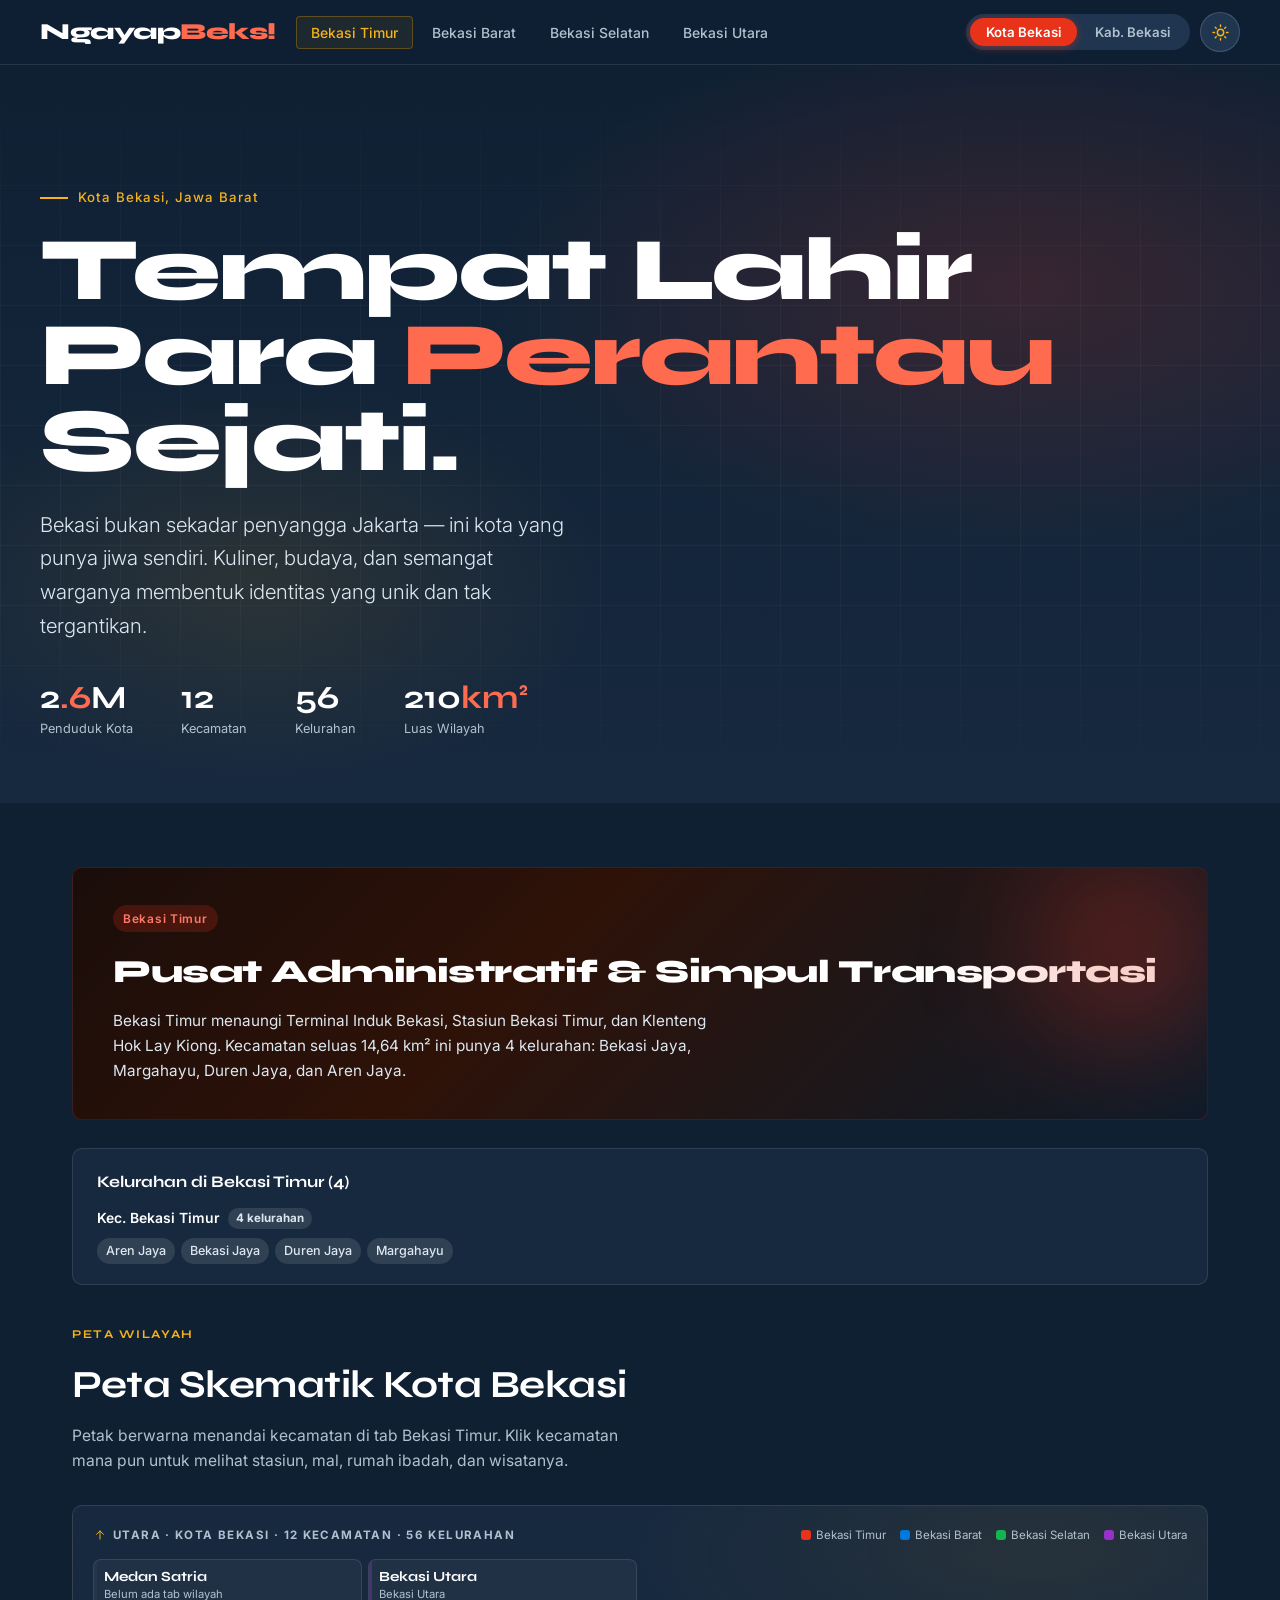
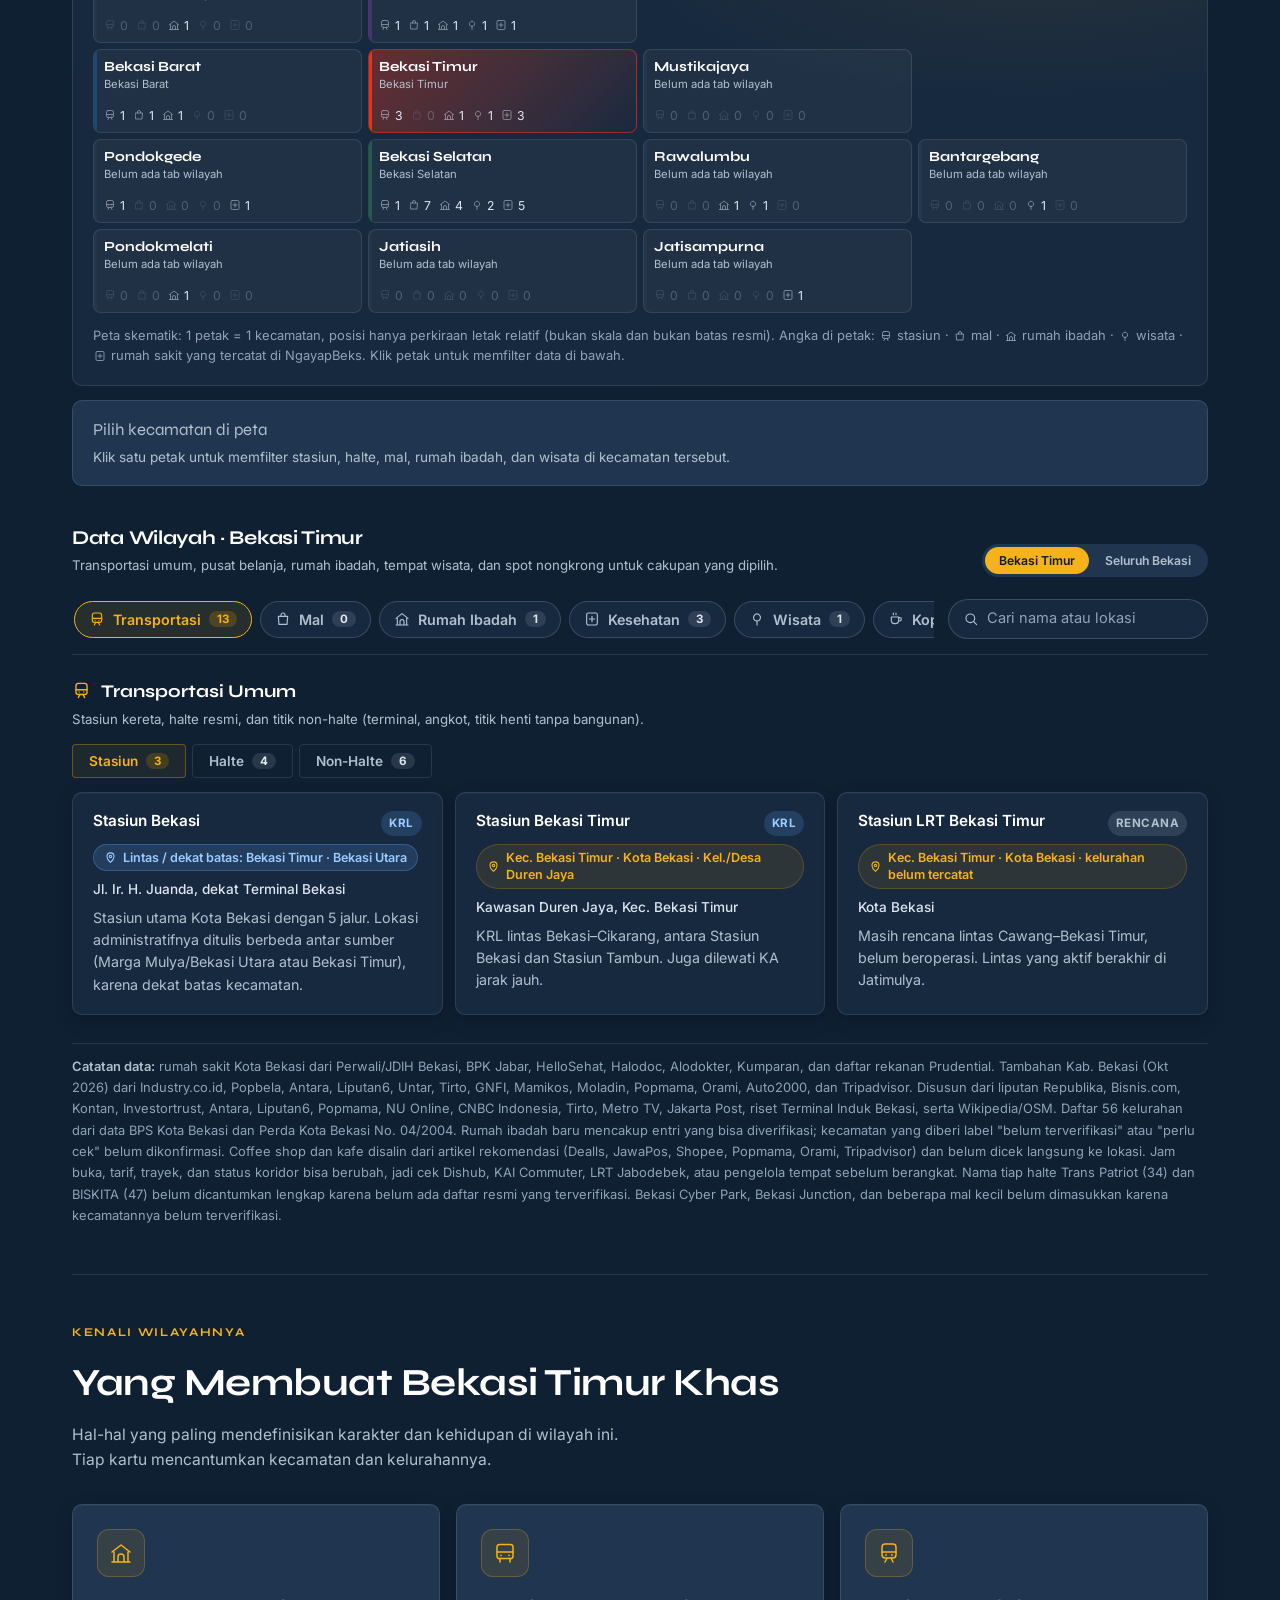
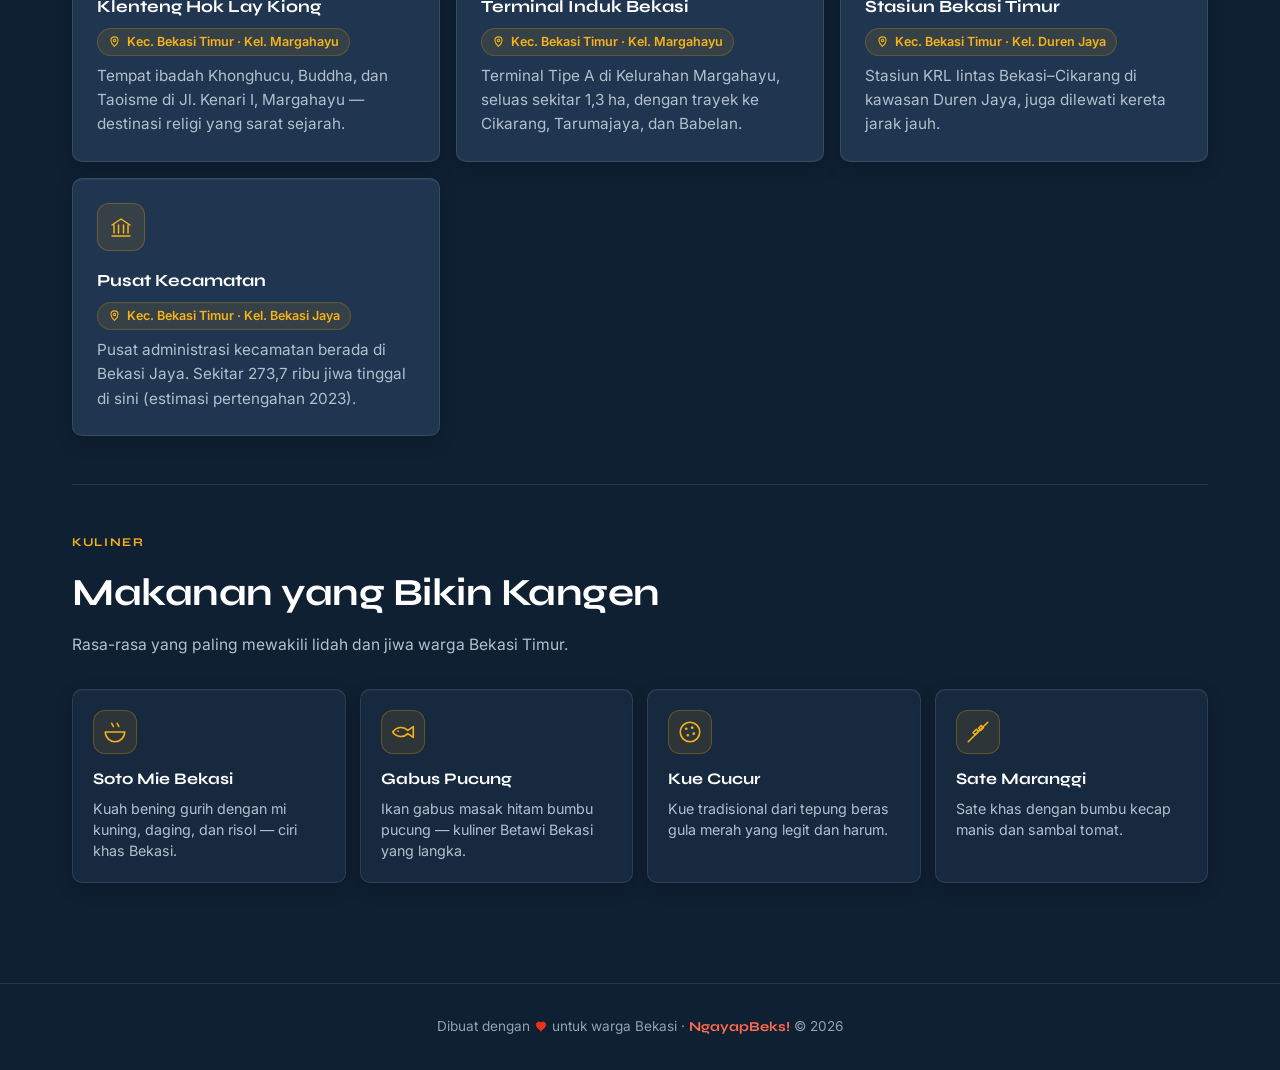
==== commit b3fdcb8d: "index.html" ====
--- a/index.html
+++ b/index.html
@@ -612,6 +612,49 @@
   /* ─── KESEHATAN (keluarga warna mawar) ─── */
   .t-badge.rs, .t-badge.klinik { background: rgba(244,114,182,0.18); color: #F9A8D4; }
   :root[data-theme="light"] .t-badge.rs, :root[data-theme="light"] .t-badge.klinik { background: rgba(190,24,93,0.10); color: #A3124F; }
+
+
+  /* ─── BAR KATEGORI, CARI, LIHAT SEMUA ─── */
+  .cat-bar { display: flex; align-items: center; gap: 14px; margin-top: 22px; padding-bottom: 14px; border-bottom: 1px solid var(--line); flex-wrap: wrap; }
+  .cat-chips { display: flex; gap: 8px; flex: 1 1 520px; min-width: 0; overflow-x: auto; scrollbar-width: none; padding: 2px; }
+  .cat-chips::-webkit-scrollbar { display: none; }
+  .cat-chip {
+    display: inline-flex; align-items: center; gap: 8px; white-space: nowrap; cursor: pointer;
+    font-size: 0.84rem; font-weight: 600; padding: 9px 14px; border-radius: 99px;
+    color: var(--muted); background: var(--navy-mid); border: 1px solid var(--line-2);
+    transition: color 0.18s ease, border-color 0.18s ease, background 0.18s ease;
+  }
+  .cat-chip:hover { color: var(--fg); border-color: var(--line-3); }
+  .cat-chip.active { color: var(--gold); border-color: var(--gold); background: rgba(240,165,0,0.10); }
+  .cat-chip.active .t-count { background: rgba(240,165,0,0.2); color: var(--gold); }
+  .q-box {
+    display: inline-flex; align-items: center; gap: 8px; flex: 0 1 260px; min-width: 190px;
+    padding: 0 14px; height: 40px; border-radius: 99px; color: var(--muted);
+    background: var(--navy-mid); border: 1px solid var(--line-2);
+  }
+  .q-box:focus-within { border-color: var(--gold); }
+  .q-input { flex: 1; min-width: 0; border: 0; outline: 0; background: transparent; color: var(--fg); font: inherit; font-size: 0.86rem; }
+  .q-input::placeholder { color: var(--faint); }
+  .cat-wrap > .block { display: none; margin-top: 22px; }
+  .cat-wrap[data-active="transit"] > .block[data-cat="transit"],
+  .cat-wrap[data-active="mall"] > .block[data-cat="mall"],
+  .cat-wrap[data-active="ibadah"] > .block[data-cat="ibadah"],
+  .cat-wrap[data-active="kesehatan"] > .block[data-cat="kesehatan"],
+  .cat-wrap[data-active="wisata"] > .block[data-cat="wisata"],
+  .cat-wrap[data-active="kopi"] > .block[data-cat="kopi"] { display: block; }
+  .more-row { grid-column: 1 / -1; display: flex; justify-content: center; padding-top: 4px; }
+  .more-btn {
+    display: inline-flex; align-items: center; gap: 8px; cursor: pointer; font-size: 0.86rem; font-weight: 600;
+    padding: 10px 22px; border-radius: 99px; color: var(--gold); background: transparent; border: 1px solid var(--gold);
+    transition: background 0.18s ease;
+  }
+  .more-btn:hover { background: rgba(240,165,0,0.12); }
+  :root[data-theme="light"] .cat-chip { color: var(--text-body); background: #FFFFFF; }
+  :root[data-theme="light"] .cat-chip.active { color: #5C3B00; background: rgba(122,78,0,0.10); border-color: rgba(122,78,0,0.55); }
+  :root[data-theme="light"] .cat-chip.active .t-count { color: #5C3B00; background: rgba(122,78,0,0.16); }
+  :root[data-theme="light"] .q-box { background: #FFFFFF; color: var(--muted); }
+  :root[data-theme="light"] .more-btn { color: #5C3B00; border-color: rgba(122,78,0,0.55); }
+  @media (max-width: 768px) { .q-box { flex: 1 1 100%; } .cat-chips { flex-basis: 100%; } }
 
   /* ─── RESPONSIVE ─── */
   @media (max-width: 768px) {
@@ -724,6 +767,8 @@
   flame: '<path d="M12 3c1 4 5 6 5 11a5 5 0 0 1-10 0c0-2 1-3 2-4 0 2 1 3 2 3 0-4-1-6 1-10z"/>',
   rice: '<path d="M4 13h16a8 8 0 0 1-16 0z"/><path d="M6 13a6 6 0 0 1 12 0"/>',
   seafood: '<path d="M3 15c0-6 4-10 9-10s9 4 9 10zM3 15c0 3 4 5 9 5s9-2 9-5M12 5v15M7.5 7l1.5 13M16.5 7L15 20"/>',
+  search: '<circle cx="11" cy="11" r="6.5"/><path d="M16 16l4.5 4.5"/>',
+  chev: '<path d="M6 9l6 6 6-6"/>',
   hospital: '<rect x="4" y="3" width="16" height="18" rx="2.5"/><path d="M12 8v8M8 12h8"/>',
   x: '<path d="M6 6l12 12M18 6L6 18"/>',
   arrowup: '<path d="M12 19V5M6 11l6-6 6 6"/>',
@@ -1204,6 +1249,8 @@
 let selKec = null;
 let ibTab = 'islam';
 let hsTab = 'rs';
+const LIMIT = 6;
+let cat = 'transit', q = '', expanded = {};
 const IBADAH_JSON = 'data/ibadah.json';
 
 const TRANSIT_TABS = [
@@ -1261,10 +1308,10 @@
   return i.kecs.some(k => r.kecs.includes(k));
 }
 function filterItems(type) {
-  return ITEMS.filter(i => i.type === type && scopeMatch(i));
+  return ITEMS.filter(i => i.type === type && scopeMatch(i) && matchQ(i));
 }
 function ibadahByAgama(a) {
-  return ITEMS.filter(i => i.type === 'ibadah' && i.agama === a && scopeMatch(i));
+  return ITEMS.filter(i => i.type === 'ibadah' && i.agama === a && scopeMatch(i) && matchQ(i));
 }
 function ibadahCurrent() {
   return ibadahByAgama(ibTab).sort((a, b) => a.name.localeCompare(b.name, 'id'));
@@ -1452,8 +1499,55 @@
       <div class="t-note">${esc(i.note)}</div>
     </div>`;
 }
-function listHtml(items, emptyKey) {
-  return items.length ? items.map(itemCard).join('') : `<div class="t-empty">${EMPTY_MSG[emptyKey]}</div>`;
+function matchQ(i) {
+  if (!q) return true;
+  const t = (i.name + ' ' + i.loc + ' ' + i.note + ' ' + (i.kel || '') + ' ' + i.badgeText).toLowerCase();
+  return q.toLowerCase().split(/\s+/).filter(Boolean).every(w => t.includes(w));
+}
+function emptyHtml(key) {
+  if (q) return `<div class="t-empty">Tidak ada hasil untuk &ldquo;${esc(q)}&rdquo; di cakupan ini. Coba kata lain atau pilih cakupan Seluruh Bekasi.</div>`;
+  return `<div class="t-empty">${key.indexOf('ib-') === 0 ? ibadahEmptyMsg() : EMPTY_MSG[key]}</div>`;
+}
+function cardsHtml(items, key) {
+  if (!items.length) return emptyHtml(key);
+  const lim = (expanded[key] || q) ? items.length : LIMIT;
+  let h = items.slice(0, lim).map(itemCard).join('');
+  if (items.length > lim) h += `<div class="more-row"><button class="more-btn" onclick="expand('${key}')">Lihat semua (${items.length}) ${ic('chev', 14)}</button></div>`;
+  return h;
+}
+function listHtml(items, emptyKey) { return cardsHtml(items, emptyKey); }
+function expand(key) { expanded[key] = true; redrawData(); }
+function redrawData() { document.getElementById('dataBox').innerHTML = buildDataInner(); }
+
+const CATS = [
+  { key:'transit',   label:'Transportasi',     icon:'train' },
+  { key:'mall',      label:'Mal',              icon:'bag' },
+  { key:'ibadah',    label:'Rumah Ibadah',     icon:'worship' },
+  { key:'kesehatan', label:'Kesehatan',        icon:'hospital' },
+  { key:'wisata',    label:'Wisata',           icon:'tree' },
+  { key:'kopi',      label:'Kopi & Nongkrong', icon:'coffee' }
+];
+function catCount(k) {
+  if (k === 'ibadah') return ITEMS.filter(i => i.type === 'ibadah' && scopeMatch(i) && matchQ(i)).length;
+  const m = { transit:['stasiun','halte','nonhalte'], mall:['mall'], kesehatan:['rs','klinik'], wisata:['wisata'], kopi:['kopi'] };
+  return m[k].reduce((n, t) => n + filterItems(t).length, 0);
+}
+function catChipsHtml() {
+  return CATS.map(c =>
+    `<button class="cat-chip ${c.key===cat?'active':''}" onclick="setCat('${c.key}')" aria-pressed="${c.key===cat}">${ic(c.icon, 16)}<span>${c.label}</span><span class="t-count">${catCount(c.key)}</span></button>`
+  ).join('');
+}
+function catBarHtml() {
+  return `<div class="cat-bar">
+    <div class="cat-chips" id="catChips">${catChipsHtml()}</div>
+    <label class="q-box">${ic('search', 16)}<input type="search" class="q-input" placeholder="Cari nama atau lokasi" value="${esc(q)}" oninput="setQ(this.value)" aria-label="Cari nama atau lokasi"></label>
+  </div>`;
+}
+function setCat(k) { cat = k; redrawData(); }
+function setQ(v) {
+  q = v.trim(); expanded = {};
+  document.getElementById('catChips').innerHTML = catChipsHtml();
+  document.getElementById('catWrap').innerHTML = buildBlocks();
 }
 
 function ibadahTabsHtml() {
@@ -1462,8 +1556,7 @@
   ).join('');
 }
 function ibadahListHtml() {
-  const items = ibadahCurrent();
-  return items.length ? items.map(itemCard).join('') : `<div class="t-empty">${ibadahEmptyMsg()}</div>`;
+  return cardsHtml(ibadahCurrent(), 'ib-' + ibTab);
 }
 function setIbTab(a) {
   ibTab = a;
@@ -1482,6 +1575,55 @@
   hsTab = k;
   document.getElementById('hsTabs').innerHTML = hsTabsHtml();
   document.getElementById('hsList').innerHTML = listHtml(filterItems(hsTab), hsTab);
+}
+
+function buildBlocks() {
+  const tabs = TRANSIT_TABS.map(t =>
+    `<button class="t-tab ${t.key===tTab?'active':''}" onclick="setTTab('${t.key}')">${t.label}<span class="t-count">${filterItems(t.key).length}</span></button>`
+  ).join('');
+  const malls  = filterItems('mall');
+  const wisata = filterItems('wisata');
+  const kopi   = filterItems('kopi');
+  return `<div class="cat-wrap" data-active="${cat}">
+    <div class="block" data-cat="transit">
+      <div class="block-title">${ic('train',19)} Transportasi Umum</div>
+      <div class="block-sub">Stasiun kereta, halte resmi, dan titik non-halte (terminal, angkot, titik henti tanpa bangunan).</div>
+      <div class="transit-tabs">${tabs}</div>
+      <div class="t-list">${listHtml(filterItems(tTab), tTab)}</div>
+    </div>
+
+    <div class="block" data-cat="mall">
+      <div class="block-title">${ic('bag',19)} Mal &amp; Pusat Belanja <span class="t-count">${malls.length}</span></div>
+      <div class="block-sub">Alamat dan kecamatan mengikuti sumber yang tersedia; beberapa mal berada dekat batas kecamatan.</div>
+      <div class="t-list">${listHtml(malls, 'mall')}</div>
+    </div>
+
+    <div class="block" data-cat="ibadah">
+      <div class="block-title">${ic('worship',19)} Rumah Ibadah <span class="t-count" id="ibTotal">${ibadahCurrent().length}</span></div>
+      <div class="block-sub">Masjid dan mushala, gereja Kristen dan Katolik, pura, vihara, serta klenteng. Daftar ini belum lengkap: hanya entri yang bisa diverifikasi yang ditampilkan. Sebagai gambaran, statistik 2022 (dikutip Jakarta Post) mencatat sekitar 2,2 juta Muslim, 106 ribu Protestan, dan 28,8 ribu Katolik di Kota Bekasi, dan data SIMAS Kemenag 2019 mencatat 594 masjid dan 382 mushala, yang menurut peneliti kemungkinan lebih sedikit dari kenyataan. Untuk Kab. Bekasi: liputan Tirto (2019) menyebut belum ada pura di kabupaten ini (sekitar 7.000 umat Hindu beribadah ke Kota Bekasi), jadi tab Hindu di Kab. Bekasi kosong sampai ada data yang terverifikasi.</div>
+      <div class="transit-tabs" id="ibTabs">${ibadahTabsHtml()}</div>
+      <div class="t-list" id="ibList">${ibadahListHtml()}</div>
+    </div>
+
+    <div class="block" data-cat="kesehatan">
+      <div class="block-title">${ic('hospital',19)} Rumah Sakit &amp; Klinik</div>
+      <div class="block-sub">Rumah sakit umum, RSUD, dan RS swasta yang alamat serta kecamatannya bisa dipastikan dari sumber. Klinik dan puskesmas belum dimasukkan karena belum ada data terverifikasi. Cek langsung ke rumah sakit untuk layanan IGD, jam, dan kepesertaan BPJS.</div>
+      <div class="transit-tabs" id="hsTabs">${hsTabsHtml()}</div>
+      <div class="t-list" id="hsList">${listHtml(filterItems(hsTab), hsTab)}</div>
+    </div>
+
+    <div class="block" data-cat="wisata">
+      <div class="block-title">${ic('tree',19)} Tempat Wisata <span class="t-count">${wisata.length}</span></div>
+      <div class="block-sub">Taman, waterpark, danau, wisata religi, dan alam yang tercatat di sumber terverifikasi.</div>
+      <div class="t-list">${listHtml(wisata, 'wisata')}</div>
+    </div>
+
+    <div class="block" data-cat="kopi">
+      <div class="block-title">${ic('coffee',19)} Coffeeshop &amp; Spot Nongkrong <span class="t-count">${kopi.length}</span></div>
+      <div class="block-sub">Coffee shop dan kafe yang tercatat di artikel rekomendasi (Dealls, JawaPos, Shopee, Popmama, Orami, Tripadvisor). Alamat dan jam disalin dari sumber, belum dicek langsung ke lokasi, dan sebagian sumber berumur lebih dari setahun, jadi tempat bisa sudah pindah atau tutup. Warkop pinggir jalan belum dimasukkan. Cek Instagram atau Google Maps sebelum berangkat.</div>
+      <div class="t-list">${listHtml(kopi, 'kopi')}</div>
+    </div>
+    </div>`;
 }
 
 function buildDataInner() {
@@ -1497,13 +1639,7 @@
       </div>
     </div>`;
 
-  const tabs = TRANSIT_TABS.map(t =>
-    `<button class="t-tab ${t.key===tTab?'active':''}" onclick="setTTab('${t.key}')">${t.label}<span class="t-count">${filterItems(t.key).length}</span></button>`
-  ).join('');
-
-  const malls  = filterItems('mall');
-  const wisata = filterItems('wisata');
-  const kopi   = filterItems('kopi');
+
 
   return `
     <div class="data-head">
@@ -1514,44 +1650,8 @@
       ${scopeRow}
     </div>
 
-    <div class="block">
-      <div class="block-title">${ic('train',19)} Transportasi Umum</div>
-      <div class="block-sub">Stasiun kereta, halte resmi, dan titik non-halte (terminal, angkot, titik henti tanpa bangunan).</div>
-      <div class="transit-tabs">${tabs}</div>
-      <div class="t-list">${listHtml(filterItems(tTab), tTab)}</div>
-    </div>
-
-    <div class="block">
-      <div class="block-title">${ic('bag',19)} Mal &amp; Pusat Belanja <span class="t-count">${malls.length}</span></div>
-      <div class="block-sub">Alamat dan kecamatan mengikuti sumber yang tersedia; beberapa mal berada dekat batas kecamatan.</div>
-      <div class="t-list">${listHtml(malls, 'mall')}</div>
-    </div>
-
-    <div class="block">
-      <div class="block-title">${ic('worship',19)} Rumah Ibadah <span class="t-count" id="ibTotal">${ibadahCurrent().length}</span></div>
-      <div class="block-sub">Masjid dan mushala, gereja Kristen dan Katolik, pura, vihara, serta klenteng. Daftar ini belum lengkap: hanya entri yang bisa diverifikasi yang ditampilkan. Sebagai gambaran, statistik 2022 (dikutip Jakarta Post) mencatat sekitar 2,2 juta Muslim, 106 ribu Protestan, dan 28,8 ribu Katolik di Kota Bekasi, dan data SIMAS Kemenag 2019 mencatat 594 masjid dan 382 mushala, yang menurut peneliti kemungkinan lebih sedikit dari kenyataan. Untuk Kab. Bekasi: liputan Tirto (2019) menyebut belum ada pura di kabupaten ini (sekitar 7.000 umat Hindu beribadah ke Kota Bekasi), jadi tab Hindu di Kab. Bekasi kosong sampai ada data yang terverifikasi.</div>
-      <div class="transit-tabs" id="ibTabs">${ibadahTabsHtml()}</div>
-      <div class="t-list" id="ibList">${ibadahListHtml()}</div>
-    </div>
-
-    <div class="block">
-      <div class="block-title">${ic('hospital',19)} Rumah Sakit &amp; Klinik</div>
-      <div class="block-sub">Rumah sakit umum, RSUD, dan RS swasta yang alamat serta kecamatannya bisa dipastikan dari sumber. Klinik dan puskesmas belum dimasukkan karena belum ada data terverifikasi. Cek langsung ke rumah sakit untuk layanan IGD, jam, dan kepesertaan BPJS.</div>
-      <div class="transit-tabs" id="hsTabs">${hsTabsHtml()}</div>
-      <div class="t-list" id="hsList">${listHtml(filterItems(hsTab), hsTab)}</div>
-    </div>
-
-    <div class="block">
-      <div class="block-title">${ic('tree',19)} Tempat Wisata <span class="t-count">${wisata.length}</span></div>
-      <div class="block-sub">Taman, waterpark, danau, wisata religi, dan alam yang tercatat di sumber terverifikasi.</div>
-      <div class="t-list">${listHtml(wisata, 'wisata')}</div>
-    </div>
-
-    <div class="block">
-      <div class="block-title">${ic('coffee',19)} Coffeeshop &amp; Spot Nongkrong <span class="t-count">${kopi.length}</span></div>
-      <div class="block-sub">Coffee shop dan kafe yang tercatat di artikel rekomendasi (Dealls, JawaPos, Shopee, Popmama, Orami, Tripadvisor). Alamat dan jam disalin dari sumber, belum dicek langsung ke lokasi, dan sebagian sumber berumur lebih dari setahun, jadi tempat bisa sudah pindah atau tutup. Warkop pinggir jalan belum dimasukkan. Cek Instagram atau Google Maps sebelum berangkat.</div>
-      <div class="t-list">${listHtml(kopi, 'kopi')}</div>
-    </div>
+    ${catBarHtml()}
+    <div id="catWrap">${buildBlocks()}</div>
 
     <div class="t-foot">
       <b>Catatan data:</b> rumah sakit Kota Bekasi dari Perwali/JDIH Bekasi, BPK Jabar, HelloSehat, Halodoc, Alodokter, Kumparan, dan daftar rekanan Prudential. Tambahan Kab. Bekasi (Okt 2026) dari Industry.co.id, Popbela, Antara, Liputan6, Untar, Tirto, GNFI, Mamikos, Moladin, Popmama, Orami, Auto2000, dan Tripadvisor. Disusun dari liputan Republika, Bisnis.com, Kontan, Investortrust, Antara, Liputan6, Popmama, NU Online, CNBC Indonesia, Tirto, Metro TV, Jakarta Post, riset Terminal Induk Bekasi, serta Wikipedia/OSM. Daftar 56 kelurahan dari data BPS Kota Bekasi dan Perda Kota Bekasi No. 04/2004. Rumah ibadah baru mencakup entri yang bisa diverifikasi; kecamatan yang diberi label "belum terverifikasi" atau "perlu cek" belum dikonfirmasi. Coffee shop dan kafe disalin dari artikel rekomendasi (Dealls, JawaPos, Shopee, Popmama, Orami, Tripadvisor) dan belum dicek langsung ke lokasi. Jam buka, tarif, trayek, dan status koridor bisa berubah, jadi cek Dishub, KAI Commuter, LRT Jabodebek, atau pengelola tempat sebelum berangkat. Nama tiap halte Trans Patriot (34) dan BISKITA (47) belum dicantumkan lengkap karena belum ada daftar resmi yang terverifikasi. Bekasi Cyber Park, Bekasi Junction, dan beberapa mal kecil belum dimasukkan karena kecamatannya belum terverifikasi.
@@ -1562,6 +1662,7 @@
 function setTTab(t) { tTab = t; document.getElementById('dataBox').innerHTML = buildDataInner(); }
 
 function refreshMapData() {
+  expanded = {};
   document.getElementById('mapBox').innerHTML = buildCartogram();
   document.getElementById('dataBox').innerHTML = buildDataInner();
 }
@@ -1576,6 +1677,7 @@
 }
 
 function renderContent() {
+  expanded = {};
   const r = DATA[currentMode].regions[currentRegion];
   const modeLabel = currentMode === 'kota' ? 'Kota Bekasi' : 'Kabupaten Bekasi';
   document.getElementById('mainContent').innerHTML = `
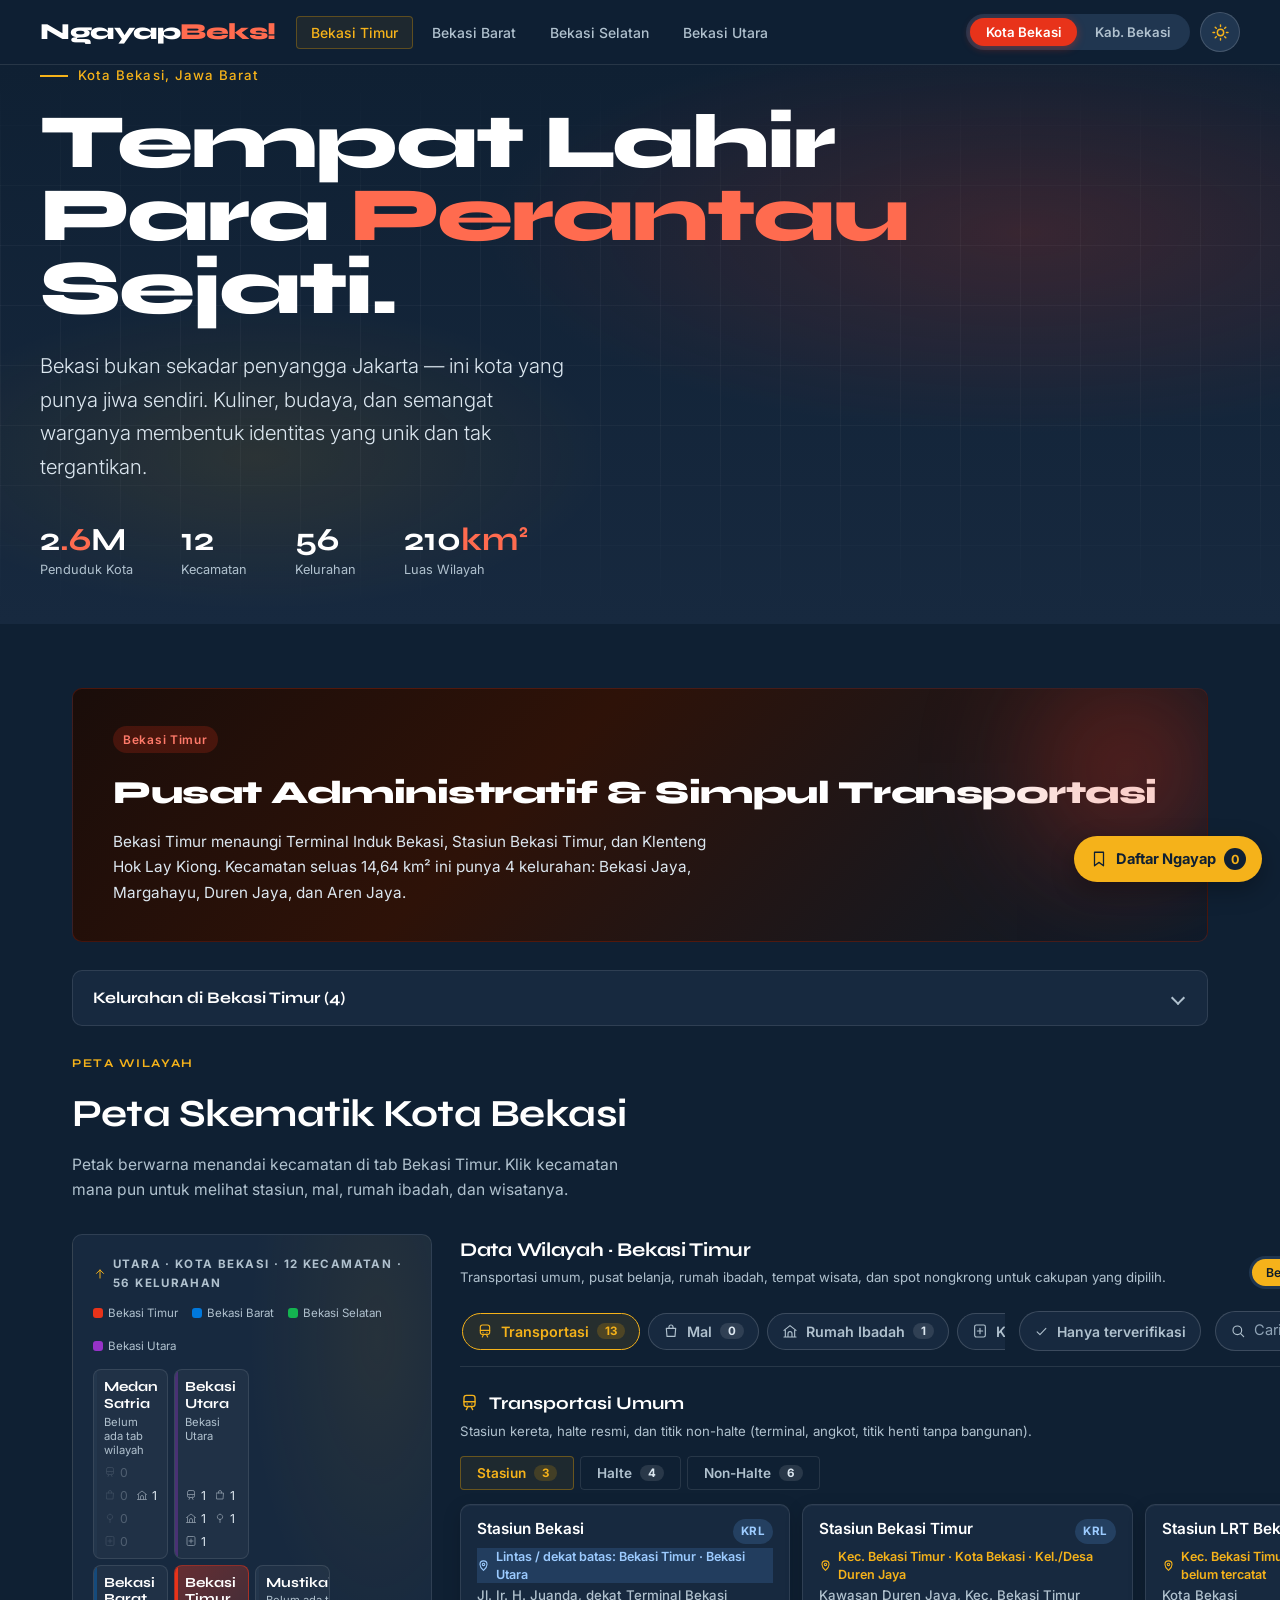
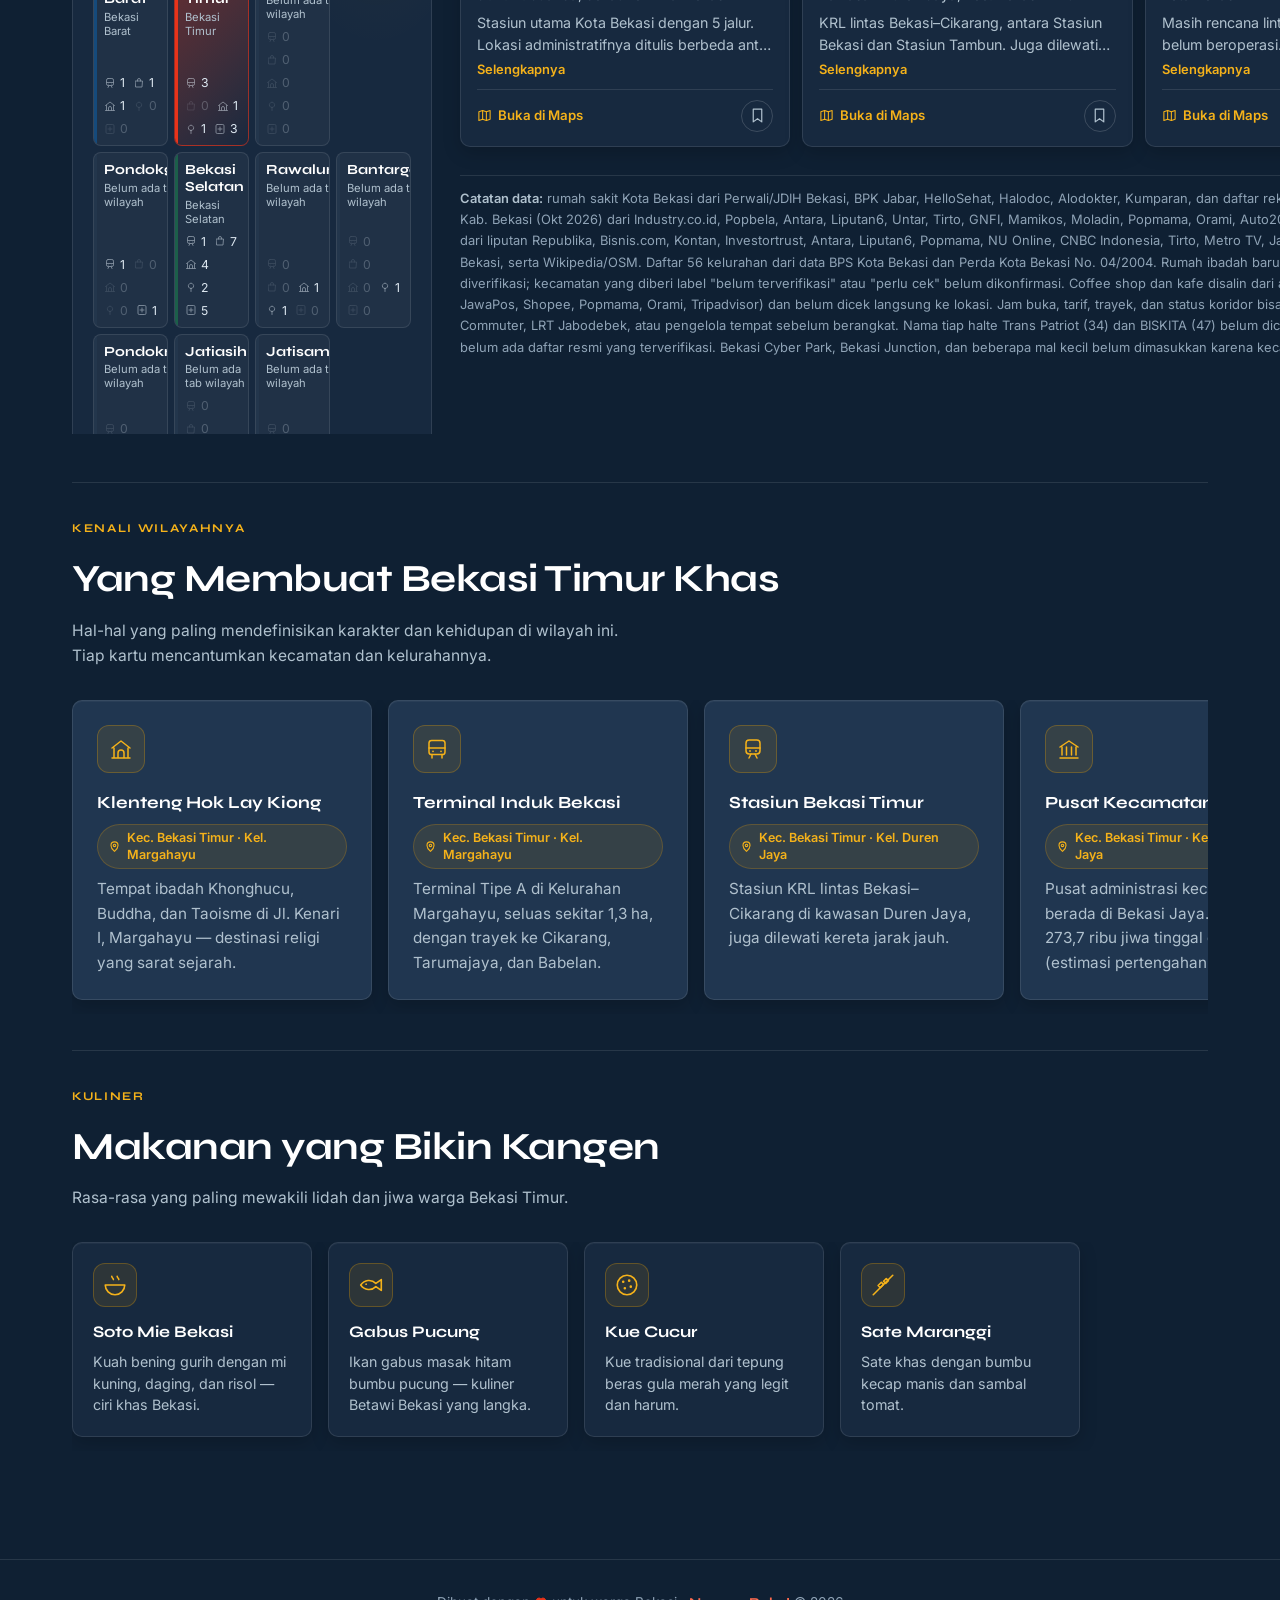
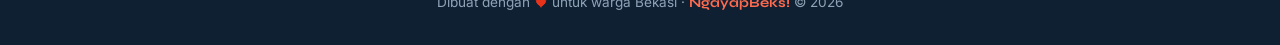
==== commit 010502a8: "index.html" ====
--- a/index.html
+++ b/index.html
@@ -188,11 +188,11 @@
   /* ─── HERO ─── */
   .hero {
     position: relative;
-    min-height: 82vh;
+    min-height: 54vh;
     display: flex;
     flex-direction: column;
     justify-content: flex-end;
-    padding: 0 32px 64px;
+    padding: 0 32px 44px;
     overflow: hidden;
   }
   .hero-bg {
@@ -221,7 +221,7 @@
   .hero-eyebrow::before { content: ''; display: block; width: 28px; height: 2px; background: var(--gold); flex-shrink: 0; }
   .hero-title {
     font-family: 'Syne', sans-serif;
-    font-size: clamp(3rem, 7vw, 6rem);
+    font-size: clamp(2.6rem, 6vw, 4.8rem);
     font-weight: 800; line-height: 0.95; letter-spacing: -2px;
     color: var(--fg); margin-bottom: 24px;
   }
@@ -656,6 +656,80 @@
   :root[data-theme="light"] .more-btn { color: #5C3B00; border-color: rgba(122,78,0,0.55); }
   @media (max-width: 768px) { .q-box { flex: 1 1 100%; } .cat-chips { flex-basis: 100%; } }
 
+
+  /* ─── KARTU RINGKAS ─── */
+  .t-item { padding: 14px 16px; display: flex; flex-direction: column; }
+  .t-item-top { margin-bottom: 4px; }
+  .t-item .loc-chip { background: none; border: 0; border-radius: 0; padding: 0; margin: 0 0 2px; font-size: 0.74rem; }
+  .t-item .t-loc { font-size: 0.78rem; font-weight: 500; color: var(--muted); margin-bottom: 6px; }
+  .t-note.clamp { display: -webkit-box; -webkit-line-clamp: 2; -webkit-box-orient: vertical; overflow: hidden; }
+  .t-more { align-self: flex-start; margin-top: 4px; background: none; border: 0; padding: 0; cursor: pointer; font-size: 0.76rem; font-weight: 600; color: var(--gold); }
+  .t-actions { display: flex; align-items: center; justify-content: space-between; margin-top: auto; padding-top: 10px; border-top: 1px solid var(--line); }
+  .t-note + .t-actions, .t-more + .t-actions { margin-top: 12px; }
+  .maps-link { display: inline-flex; align-items: center; gap: 6px; font-size: 0.78rem; font-weight: 600; color: var(--gold); text-decoration: none; }
+  .maps-link:hover { text-decoration: underline; }
+  .fav-btn { width: 32px; height: 32px; border-radius: 50%; display: inline-flex; align-items: center; justify-content: center; cursor: pointer; color: var(--muted); background: transparent; border: 1px solid var(--line-2); transition: all 0.18s ease; }
+  .fav-btn:hover { color: var(--gold); border-color: var(--gold); }
+  .fav-btn.on { color: var(--gold); border-color: var(--gold); background: rgba(240,165,0,0.12); }
+  .fav-btn.on .ico { fill: currentColor; }
+
+  /* ─── FILTER TERVERIFIKASI ─── */
+  .ver-toggle { display: inline-flex; align-items: center; gap: 8px; cursor: pointer; height: 40px; padding: 0 14px; border-radius: 99px; font-size: 0.82rem; font-weight: 600; color: var(--muted); background: var(--navy-mid); border: 1px solid var(--line-2); white-space: nowrap; }
+  .ver-toggle.on { color: #0F2033; background: var(--gold); border-color: var(--gold); }
+
+  /* ─── DAFTAR NGAYAP ─── */
+  .fav-fab { position: fixed; right: 18px; bottom: calc(18px + env(safe-area-inset-bottom, 0px)); z-index: 200; display: inline-flex; align-items: center; gap: 8px; height: 46px; padding: 0 16px; border-radius: 99px; cursor: pointer; font-size: 0.86rem; font-weight: 700; color: #0F2033; background: var(--gold); border: 0; box-shadow: 0 8px 24px rgba(0,0,0,0.3); }
+  .fav-count { min-width: 22px; height: 22px; padding: 0 6px; border-radius: 99px; display: inline-flex; align-items: center; justify-content: center; font-size: 0.74rem; background: #0F2033; color: var(--gold); }
+  .fav-panel[hidden] { display: none; }
+  .fav-overlay { position: fixed; inset: 0; z-index: 300; background: rgba(5,12,20,0.55); }
+  .fav-drawer { position: fixed; top: 0; right: 0; bottom: 0; z-index: 310; width: min(420px, 100%); display: flex; flex-direction: column; background: var(--navy-mid); border-left: 1px solid var(--line-2); box-shadow: -12px 0 32px rgba(0,0,0,0.3); padding-top: env(safe-area-inset-top, 0px); padding-bottom: env(safe-area-inset-bottom, 0px); }
+  .fav-head { display: flex; align-items: center; justify-content: space-between; padding: 16px 18px; border-bottom: 1px solid var(--line); }
+  .fav-title { display: inline-flex; align-items: center; gap: 10px; font-family: 'Syne', sans-serif; font-weight: 700; font-size: 1.05rem; color: var(--fg); }
+  .fav-title .ico { color: var(--gold); }
+  .fav-close { width: 36px; height: 36px; border-radius: 50%; cursor: pointer; display: inline-flex; align-items: center; justify-content: center; color: var(--fg); background: var(--navy-light); border: 1px solid var(--line-2); }
+  .fav-body { flex: 1; overflow-y: auto; padding: 14px 18px; display: flex; flex-direction: column; gap: 10px; }
+  .fav-row { display: flex; gap: 12px; align-items: flex-start; justify-content: space-between; padding: 12px 14px; border-radius: var(--radius-lg); background: var(--navy-light); border: 1px solid var(--line); }
+  .fav-row-name { font-weight: 600; font-size: 0.9rem; color: var(--fg); }
+  .fav-row-loc { font-size: 0.78rem; color: var(--muted); margin: 2px 0 6px; }
+  .fav-actions { display: flex; align-items: center; justify-content: space-between; gap: 10px; padding: 14px 18px; border-top: 1px solid var(--line); }
+  .fav-actions .more-btn { text-decoration: none; }
+  .fav-clear { display: inline-flex; align-items: center; gap: 6px; cursor: pointer; font-size: 0.8rem; font-weight: 600; color: var(--muted); background: none; border: 0; }
+  :root[data-theme="light"] .fav-btn.on, :root[data-theme="light"] .t-more, :root[data-theme="light"] .maps-link { color: #5C3B00; }
+  :root[data-theme="light"] .fav-btn.on { border-color: rgba(122,78,0,0.55); background: rgba(122,78,0,0.10); }
+  :root[data-theme="light"] .ver-toggle.on, :root[data-theme="light"] .fav-fab { background: #7A4E00; color: #FFFFFF; border-color: #7A4E00; }
+  :root[data-theme="light"] .fav-count { background: #FFFFFF; color: #7A4E00; }
+  :root[data-theme="light"] .fav-row-loc { color: var(--text-body); }
+
+  /* ─── KELURAHAN LIPAT ─── */
+  .kel-block { padding: 0; }
+  .kel-block > summary { list-style: none; cursor: pointer; padding: 14px 20px; margin: 0; display: flex; align-items: center; justify-content: space-between; }
+  .kel-block > summary::-webkit-details-marker { display: none; }
+  .kel-block > summary::after { content: ''; width: 8px; height: 8px; border-right: 2px solid var(--muted); border-bottom: 2px solid var(--muted); transform: rotate(45deg); transition: transform 0.2s ease; margin-right: 4px; }
+  .kel-block[open] > summary::after { transform: rotate(-135deg); }
+  .kel-block > :not(summary) { margin-left: 20px; margin-right: 20px; }
+  .kel-block[open] { padding-bottom: 18px; }
+  .kel-block { margin-bottom: 28px; }
+
+  /* ─── PETA KIRI, DATA KANAN (desktop) ─── */
+  @media (min-width: 1100px) {
+    .split { display: grid; gap: 28px; align-items: start; grid-template-columns: minmax(360px, 0.8fr) 1.5fr; }
+    .split-kabupaten { grid-template-columns: minmax(420px, 1fr) 1.3fr; }
+    .split-map { position: sticky; top: calc(84px + env(safe-area-inset-top, 0px)); max-height: calc(100vh - 100px); overflow-y: auto; scrollbar-width: thin; }
+    .split-data { margin-top: 0; }
+    .split-data .data-head { margin-top: 0; }
+    .split-kabupaten .cg-name { font-size: 0.66rem; overflow-wrap: anywhere; }
+    .split-kabupaten .cg-sub { display: none; }
+    .split-kabupaten .cg-counts { font-size: 0.62rem; gap: 4px; }
+    .split-kabupaten .cg-tile { padding: 7px 7px; min-height: 70px; }
+    .split .t-list { grid-template-columns: repeat(auto-fill, minmax(260px, 1fr)); }
+  }
+
+  /* ─── BARIS GESER: KENALI & KULINER ─── */
+  .cards-grid, .culinary-grid { display: flex; gap: 16px; overflow-x: auto; scroll-snap-type: x proximity; padding-bottom: 14px; margin-bottom: 8px; scrollbar-width: thin; }
+  .cards-grid .card { flex: 0 0 min(300px, 82%); scroll-snap-align: start; }
+  .culinary-grid .food-card { flex: 0 0 min(240px, 70%); scroll-snap-align: start; }
+  .divider { margin: 36px 0; }
+
   /* ─── RESPONSIVE ─── */
   @media (max-width: 768px) {
     nav { padding: 0 16px; }
@@ -665,7 +739,7 @@
     .nav-tabs { order: 3; flex: 1 1 100%; }
     .mode-btn { font-size: 0.72rem; padding: 5px 12px; }
     .tab-btn { font-size: 0.75rem; padding: 6px 10px; }
-    .hero { padding: 0 16px 48px; min-height: 70vh; }
+    .hero { padding: 0 16px 48px; min-height: 46vh; }
     .content-area { padding: 40px 16px 60px; }
     .hero-stats { gap: 28px; }
     .region-banner { padding: 24px 20px; }
@@ -769,6 +843,11 @@
   seafood: '<path d="M3 15c0-6 4-10 9-10s9 4 9 10zM3 15c0 3 4 5 9 5s9-2 9-5M12 5v15M7.5 7l1.5 13M16.5 7L15 20"/>',
   search: '<circle cx="11" cy="11" r="6.5"/><path d="M16 16l4.5 4.5"/>',
   chev: '<path d="M6 9l6 6 6-6"/>',
+  map: '<path d="M9 4L3 6v14l6-2 6 2 6-2V4l-6 2z"/><path d="M9 4v14M15 6v14"/>',
+  bookmark: '<path d="M6 3h12v18l-6-4.5L6 21z"/>',
+  check: '<path d="M5 12.5l4.5 4.5L19 7"/>',
+  share: '<circle cx="6" cy="12" r="2.5"/><circle cx="18" cy="6" r="2.5"/><circle cx="18" cy="18" r="2.5"/><path d="M8.2 10.8l7.6-3.6M8.2 13.2l7.6 3.6"/>',
+  trash: '<path d="M4 7h16M9 7V4h6v3M6 7l1 13h10l1-13"/>',
   hospital: '<rect x="4" y="3" width="16" height="18" rx="2.5"/><path d="M12 8v8M8 12h8"/>',
   x: '<path d="M6 6l12 12M18 6L6 18"/>',
   arrowup: '<path d="M12 19V5M6 11l6-6 6 6"/>',
@@ -1250,7 +1329,8 @@
 let ibTab = 'islam';
 let hsTab = 'rs';
 const LIMIT = 6;
-let cat = 'transit', q = '', expanded = {};
+let cat = 'transit', q = '', expanded = {}, onlyVer = false;
+let favs = [];
 const IBADAH_JSON = 'data/ibadah.json';
 
 const TRANSIT_TABS = [
@@ -1384,10 +1464,10 @@
 ════════════════════════════════════════════════ */
 function buildKelBlock(r) {
   if (currentMode !== 'kota') {
-    return `<div class="kel-block">
-      <div class="kel-block-title">Desa / Kelurahan</div>
+    return `<details class="kel-block">
+      <summary class="kel-block-title">Desa / Kelurahan</summary>
       <div class="kel-empty">Daftar desa dan kelurahan Kabupaten Bekasi belum dimasukkan karena belum diverifikasi.</div>
-    </div>`;
+    </details>`;
   }
   const total = r.kecs.reduce((n, k) => n + (KELURAHAN[k] ? KELURAHAN[k].length : 0), 0);
   const rows = r.kecs.map(k => {
@@ -1397,10 +1477,10 @@
       <div class="kec-tags">${list.map(x => `<span class="kec-tag kel">${x}</span>`).join('')}</div>
     </div>`;
   }).join('');
-  return `<div class="kel-block">
-    <div class="kel-block-title">Kelurahan di ${r.tag} (${total})</div>
+  return `<details class="kel-block">
+    <summary class="kel-block-title">Kelurahan di ${r.tag} (${total})</summary>
     ${rows}
-  </div>`;
+  </details>`;
 }
 
 /* ════════════════════════════════════════════════
@@ -1487,7 +1567,15 @@
 /* ════════════════════════════════════════════════
    DATA BLOCKS
 ════════════════════════════════════════════════ */
+function itemKey(i) { return i.type + '|' + i.name; }
+function encKey(k) { return encodeURIComponent(k).replace(/'/g, '%27'); }
+function mapsUrl(i) {
+  return 'https://www.google.com/maps/search/?api=1&query=' + encodeURIComponent(i.name + ' ' + (i.loc || '') + ' Bekasi');
+}
 function itemCard(i) {
+  const k = encKey(itemKey(i));
+  const on = favs.indexOf(itemKey(i)) > -1;
+  const long = (i.note || '').length > 95;
   return `
     <div class="t-item">
       <div class="t-item-top">
@@ -1496,10 +1584,90 @@
       </div>
       ${kecLabelHtml(i.kecs, i.kel)}
       <div class="t-loc">${esc(i.loc)}</div>
-      <div class="t-note">${esc(i.note)}</div>
+      <div class="t-note ${long ? 'clamp' : ''}">${esc(i.note)}</div>
+      ${long ? `<button class="t-more" onclick="toggleNote(this)">Selengkapnya</button>` : ''}
+      <div class="t-actions">
+        <a class="maps-link" href="${mapsUrl(i)}" target="_blank" rel="noopener">${ic('map', 15)} Buka di Maps</a>
+        <button class="fav-btn ${on ? 'on' : ''}" data-fav="${k}" onclick="toggleFav('${k}')" aria-pressed="${on}" aria-label="Simpan ke Daftar Ngayap" title="Simpan ke Daftar Ngayap">${ic('bookmark', 17)}</button>
+      </div>
     </div>`;
 }
+function toggleNote(btn) {
+  const n = btn.previousElementSibling;
+  const open = !n.classList.toggle('clamp');
+  btn.textContent = open ? 'Ringkas' : 'Selengkapnya';
+}
+
+/* ════════════════════════════════════════════════
+   DAFTAR NGAYAP (favorit, disimpan di browser)
+════════════════════════════════════════════════ */
+function loadFavs() {
+  try { const v = JSON.parse(localStorage.getItem('ngb-favs') || '[]'); favs = Array.isArray(v) ? v : []; } catch (e) { favs = []; }
+}
+function saveFavs() { try { localStorage.setItem('ngb-favs', JSON.stringify(favs)); } catch (e) {} }
+function favItems() { return favs.map(k => ITEMS.find(i => itemKey(i) === k)).filter(Boolean); }
+function toggleFav(enc) {
+  const k = decodeURIComponent(enc);
+  const at = favs.indexOf(k);
+  if (at > -1) favs.splice(at, 1); else favs.push(k);
+  saveFavs();
+  document.querySelectorAll('[data-fav="' + enc + '"]').forEach(b => {
+    const on = favs.indexOf(k) > -1;
+    b.classList.toggle('on', on); b.setAttribute('aria-pressed', on);
+  });
+  renderFav();
+}
+function shareText() {
+  const rows = favItems().map((i, n) => `${n + 1}. ${i.name} - ${i.loc}\n${mapsUrl(i)}`);
+  return 'Daftar Ngayap-ku (NgayapBeks!):\n\n' + rows.join('\n\n');
+}
+function renderFav() {
+  const list = favItems();
+  const fab = document.getElementById('favFab');
+  if (!fab) return;
+  fab.querySelector('.fav-count').textContent = favs.length;
+  const body = document.getElementById('favBody');
+  body.innerHTML = list.length ? list.map(i => `
+    <div class="fav-row">
+      <div class="fav-row-main">
+        <div class="fav-row-name">${esc(i.name)}</div>
+        <div class="fav-row-loc">${esc(i.loc)}</div>
+        <a class="maps-link" href="${mapsUrl(i)}" target="_blank" rel="noopener">${ic('map', 14)} Buka di Maps</a>
+      </div>
+      <button class="fav-btn on" onclick="toggleFav('${encKey(itemKey(i))}')" aria-label="Hapus dari daftar">${ic('trash', 16)}</button>
+    </div>`).join('')
+    : `<div class="t-empty">Belum ada tempat tersimpan. Tekan ikon bookmark di kartu mana pun untuk menyimpannya di sini.</div>`;
+  document.getElementById('favShare').href = 'https://wa.me/?text=' + encodeURIComponent(shareText());
+  document.getElementById('favActions').style.display = list.length ? 'flex' : 'none';
+}
+function clearFavs() { favs = []; saveFavs(); document.querySelectorAll('.fav-btn.on[data-fav]').forEach(b => { b.classList.remove('on'); b.setAttribute('aria-pressed', false); }); renderFav(); }
+function openFav() { renderFav(); document.getElementById('favPanel').hidden = false; }
+function closeFav() { document.getElementById('favPanel').hidden = true; }
+function initFav() {
+  loadFavs();
+  const wrap = document.createElement('div');
+  wrap.innerHTML = `
+    <button class="fav-fab" id="favFab" onclick="openFav()" aria-label="Buka Daftar Ngayap">${ic('bookmark', 18)}<span>Daftar Ngayap</span><span class="fav-count">0</span></button>
+    <div class="fav-panel" id="favPanel" hidden>
+      <div class="fav-overlay" onclick="closeFav()"></div>
+      <aside class="fav-drawer" role="dialog" aria-label="Daftar Ngayap">
+        <div class="fav-head"><div class="fav-title">${ic('bookmark', 18)} Daftar Ngayap</div><button class="fav-close" onclick="closeFav()" aria-label="Tutup">${ic('x', 18)}</button></div>
+        <div class="fav-body" id="favBody"></div>
+        <div class="fav-actions" id="favActions">
+          <a class="more-btn" id="favShare" href="#" target="_blank" rel="noopener">${ic('share', 15)} Bagikan ke WhatsApp</a>
+          <button class="fav-clear" onclick="clearFavs()">${ic('trash', 14)} Kosongkan</button>
+        </div>
+      </aside>
+    </div>`;
+  document.body.appendChild(wrap);
+  document.addEventListener('keydown', e => { if (e.key === 'Escape') closeFav(); });
+  renderFav();
+}
+function isVerified(i) {
+  return !!(i.kecs && i.kecs.length) && !/belum terverifikasi|belum diverifikasi|perkiraan|perlu cek/i.test(i.loc + ' ' + i.note);
+}
 function matchQ(i) {
+  if (onlyVer && !isVerified(i)) return false;
   if (!q) return true;
   const t = (i.name + ' ' + i.loc + ' ' + i.note + ' ' + (i.kel || '') + ' ' + i.badgeText).toLowerCase();
   return q.toLowerCase().split(/\s+/).filter(Boolean).every(w => t.includes(w));
@@ -1540,15 +1708,18 @@
 function catBarHtml() {
   return `<div class="cat-bar">
     <div class="cat-chips" id="catChips">${catChipsHtml()}</div>
+    <button class="ver-toggle ${onlyVer?'on':''}" onclick="setVer(!onlyVer)" aria-pressed="${onlyVer}" title="Sembunyikan entri yang alamat atau kecamatannya belum terverifikasi">${ic('check', 15)}<span>Hanya terverifikasi</span></button>
     <label class="q-box">${ic('search', 16)}<input type="search" class="q-input" placeholder="Cari nama atau lokasi" value="${esc(q)}" oninput="setQ(this.value)" aria-label="Cari nama atau lokasi"></label>
   </div>`;
 }
 function setCat(k) { cat = k; redrawData(); }
-function setQ(v) {
-  q = v.trim(); expanded = {};
+function refreshCat() {
+  expanded = {};
   document.getElementById('catChips').innerHTML = catChipsHtml();
   document.getElementById('catWrap').innerHTML = buildBlocks();
 }
+function setQ(v) { q = v.trim(); refreshCat(); }
+function setVer(v) { onlyVer = v; redrawData(); }
 
 function ibadahTabsHtml() {
   return IBADAH_TABS.map(t =>
@@ -1695,8 +1866,10 @@
         <div class="section-label">Peta Wilayah</div>
         <div class="section-title">Peta Skematik ${modeLabel}</div>
         <p class="section-desc">Petak berwarna menandai kecamatan di tab ${r.tag}. Klik kecamatan mana pun untuk melihat stasiun, mal, rumah ibadah, dan wisatanya.</p>
-        <div id="mapBox">${buildCartogram()}</div>
-        <div class="data-section" id="dataBox">${buildDataInner()}</div>
+        <div class="split split-${currentMode}">
+          <div id="mapBox" class="split-map">${buildCartogram()}</div>
+          <div class="data-section split-data" id="dataBox">${buildDataInner()}</div>
+        </div>
       </div>
 
       <div class="divider"></div>
@@ -1737,6 +1910,7 @@
 renderTabs();
 renderHero();
 renderContent();
+initFav();
 loadIbadah();
 </script>
 </body>
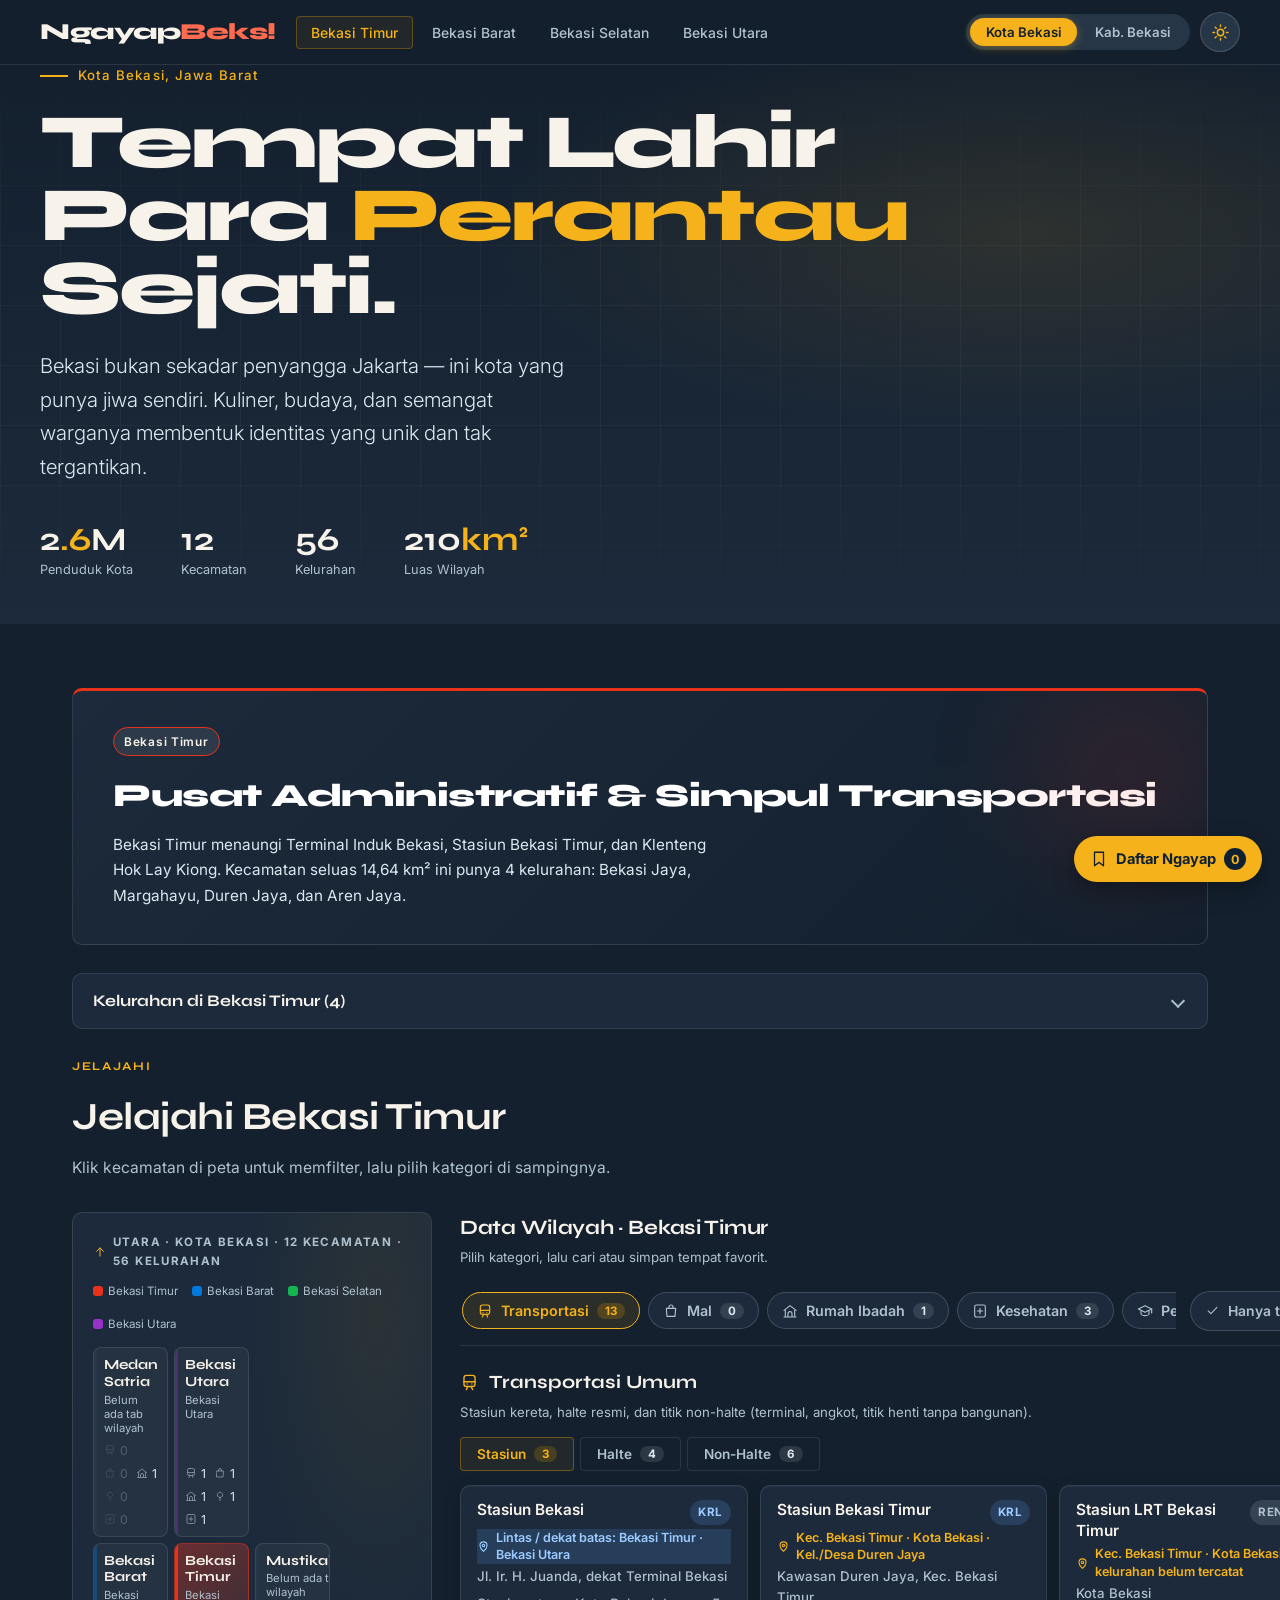
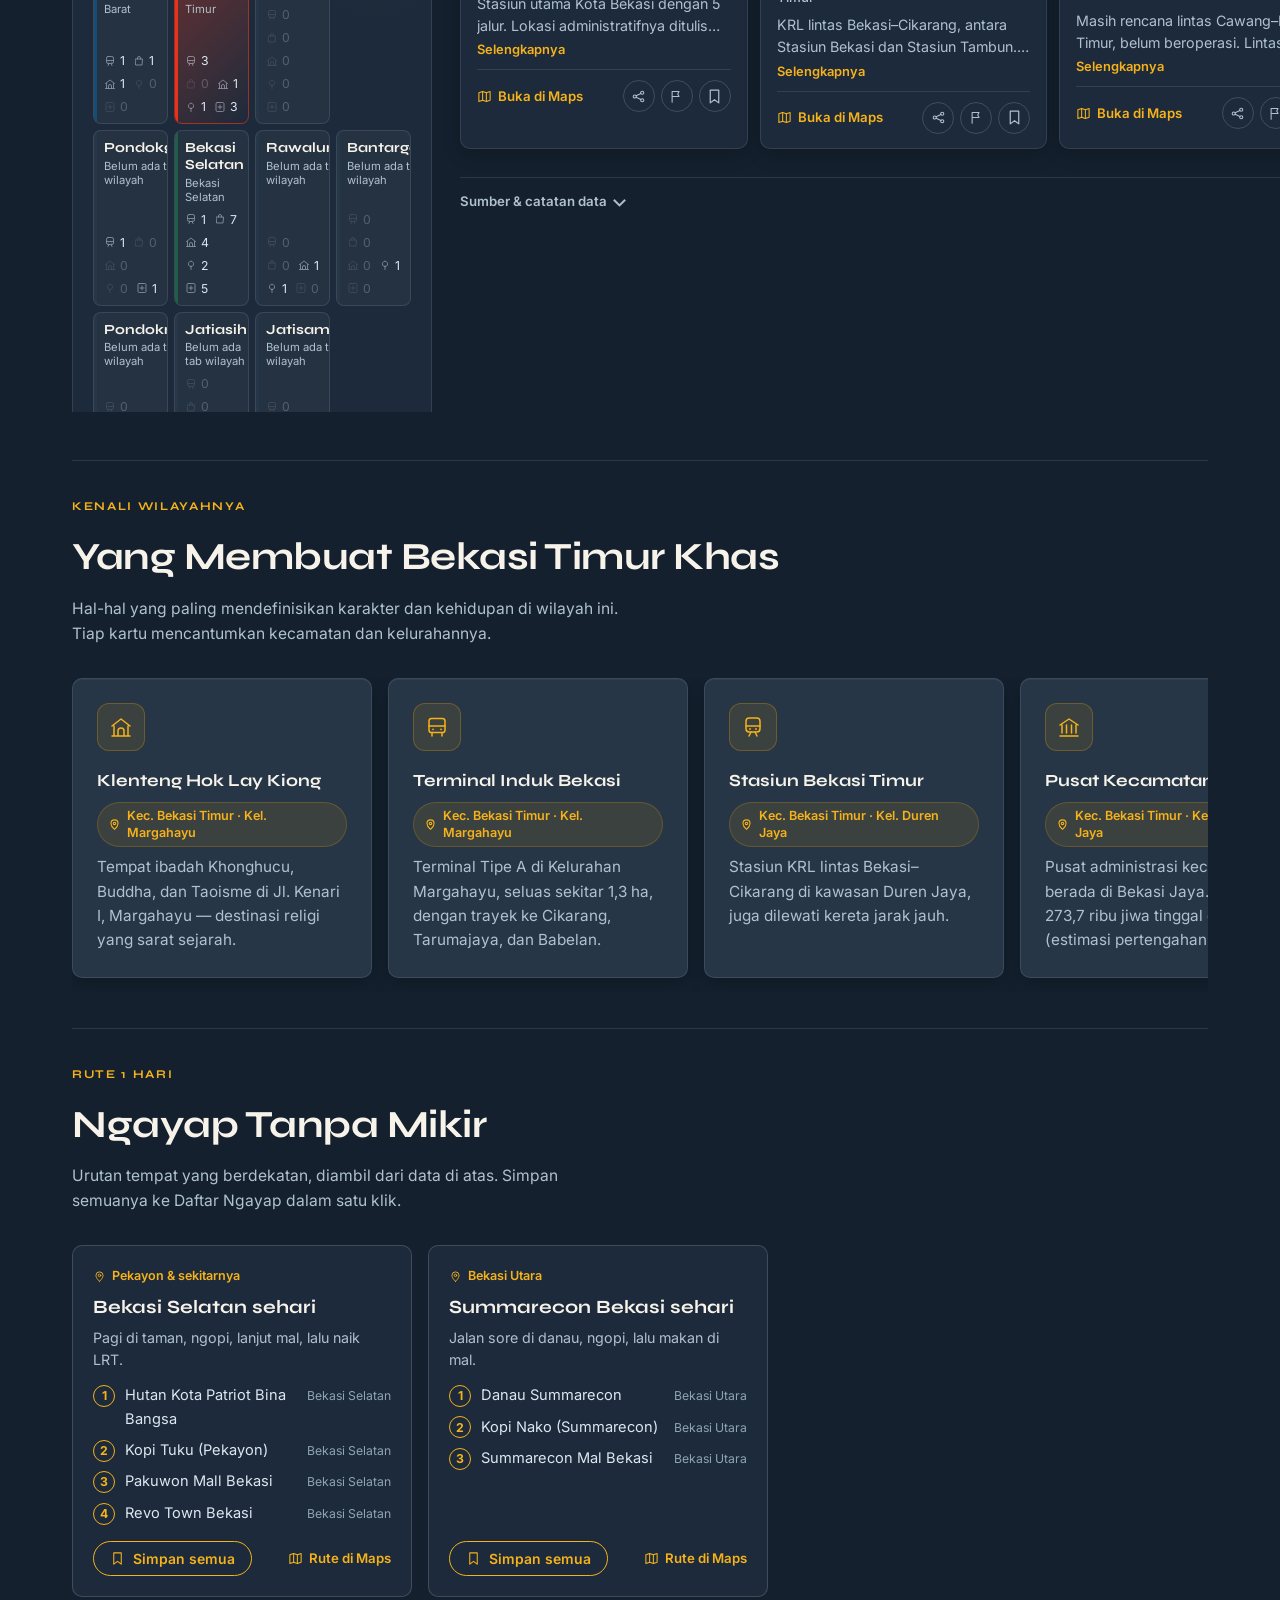
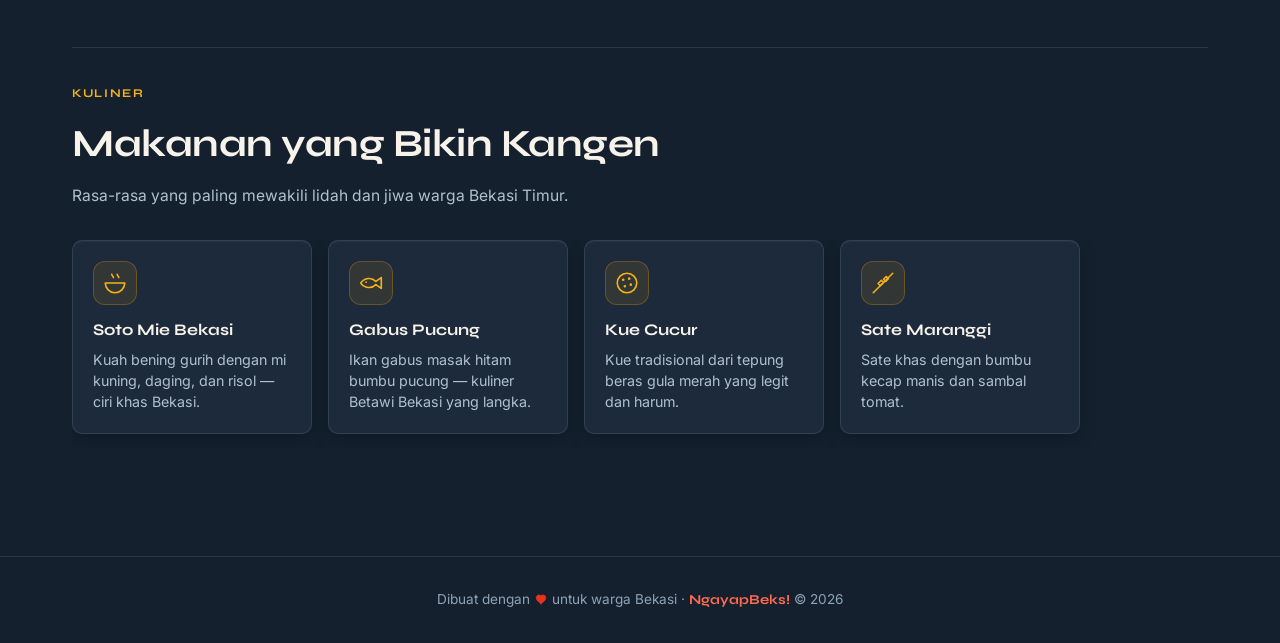
==== commit e71a252b: "index.html" ====
--- a/index.html
+++ b/index.html
@@ -4,6 +4,10 @@
 <meta charset="UTF-8">
 <meta name="viewport" content="width=device-width, initial-scale=1, viewport-fit=cover">
 <title>NgayapBeks! — Eksplorasi Bekasi</title>
+<meta name="theme-color" content="#14202E">
+<meta name="apple-mobile-web-app-capable" content="yes">
+<meta name="apple-mobile-web-app-title" content="NgayapBeks!">
+<link rel="icon" href="data:image/svg+xml,%3Csvg xmlns='http://www.w3.org/2000/svg' viewBox='0 0 64 64'%3E%3Crect width='64' height='64' rx='14' fill='%2314202E'/%3E%3Cpath d='M32 50s-14-11-14-24a14 14 0 0 1 28 0c0 13-14 24-14 24z' fill='none' stroke='%23F5B21A' stroke-width='4'/%3E%3Ccircle cx='32' cy='26' r='5' fill='%23F5B21A'/%3E%3C/svg%3E">
 <script>
   (function () {
     var t = 'dark';
@@ -568,7 +572,7 @@
     --chip-bg: rgba(255,255,255,0.11);
     --tile-bg: rgba(255,255,255,0.04);
     --grid: rgba(255,255,255,0.035);
-    --nav-bg: rgba(15,32,51,0.96);
+    --nav-bg: rgba(20,32,46,0.96);
   }
   /* Merah = brand saja */
   :root:not([data-theme="light"]) .nav-logo span,
@@ -640,6 +644,7 @@
   .cat-wrap[data-active="mall"] > .block[data-cat="mall"],
   .cat-wrap[data-active="ibadah"] > .block[data-cat="ibadah"],
   .cat-wrap[data-active="kesehatan"] > .block[data-cat="kesehatan"],
+  .cat-wrap[data-active="pendidikan"] > .block[data-cat="pendidikan"],
   .cat-wrap[data-active="wisata"] > .block[data-cat="wisata"],
   .cat-wrap[data-active="kopi"] > .block[data-cat="kopi"] { display: block; }
   .more-row { grid-column: 1 / -1; display: flex; justify-content: center; padding-top: 4px; }
@@ -729,6 +734,64 @@
   .cards-grid .card { flex: 0 0 min(300px, 82%); scroll-snap-align: start; }
   .culinary-grid .food-card { flex: 0 0 min(240px, 70%); scroll-snap-align: start; }
   .divider { margin: 36px 0; }
+
+
+  /* ─── PALET GELAP: hangat, banner seragam, emas satu-satunya aksen ─── */
+  :root:not([data-theme="light"]) {
+    --navy: #14202E; --navy-mid: #1C2A3B; --navy-light: #263647; --slate: #3A5069;
+    --fg: #F7F3EA; --nav-bg: rgba(20,32,46,0.96);
+  }
+  :root:not([data-theme="light"]) .hero-title .accent,
+  :root:not([data-theme="light"]) .stat-val span { color: var(--gold); }
+  :root:not([data-theme="light"]) .mode-btn.active { background: var(--gold); color: #14202E; box-shadow: 0 2px 8px rgba(245,178,26,0.35); }
+  :root:not([data-theme="light"]) .hero-bg {
+    background:
+      radial-gradient(ellipse 70% 60% at 80% 30%, rgba(245,178,26,0.10) 0%, transparent 60%),
+      linear-gradient(180deg, var(--navy) 0%, var(--navy-mid) 100%);
+  }
+  .region-banner.timur, .region-banner.barat, .region-banner.selatan, .region-banner.utara,
+  .region-banner.cikarang, .region-banner.tambun, .region-banner.cibitung, .region-banner.tarumajaya {
+    background: linear-gradient(135deg, #1C2A3B 0%, #14202E 100%);
+    border: 1px solid rgba(255,255,255,0.12); border-top: 3px solid var(--rc, #F5B21A);
+  }
+  .region-banner.timur { --rc:#E8331A; } .region-banner.barat { --rc:#0078DC; } .region-banner.selatan { --rc:#14B450; } .region-banner.utara { --rc:#9632C8; }
+  .region-banner.cikarang { --rc:#00B4A0; } .region-banner.tambun { --rc:#6450C8; } .region-banner.cibitung { --rc:#C8641E; } .region-banner.tarumajaya { --rc:#00A078; }
+  .banner-accent { opacity: 0.12; }
+  .banner-tag { background: rgba(255,255,255,0.08) !important; color: #F7F3EA !important; border: 1px solid var(--rc, #F5B21A); }
+
+  /* ─── RAPI: ritme jarak, catatan lipat, pill baru, toast, rute ─── */
+  .block { margin-top: 24px; }
+  .block-title { font-size: 1.1rem; }
+  .data-head-title { font-size: 1.2rem; }
+  .t-foot { font-size: 0.78rem; line-height: 1.7; color: var(--muted); }
+  .t-foot > summary { cursor: pointer; list-style: none; font-weight: 600; display: inline-flex; align-items: center; gap: 8px; color: var(--muted); }
+  .t-foot > summary::-webkit-details-marker { display: none; }
+  .t-foot > summary::after { content: ''; width: 7px; height: 7px; border-right: 2px solid currentColor; border-bottom: 2px solid currentColor; transform: rotate(45deg); transition: transform 0.2s ease; }
+  .t-foot[open] > summary::after { transform: rotate(-135deg); }
+  .t-foot > p { margin-top: 10px; }
+  .new-pill { display: inline-block; margin-left: 8px; padding: 1px 7px; border-radius: 99px; font-size: 0.62rem; font-weight: 800; letter-spacing: 0.04em; text-transform: uppercase; vertical-align: 2px; background: var(--gold); color: #14202E; }
+  .act-r { display: inline-flex; gap: 6px; }
+  .t-badge.edu { background: rgba(34,211,238,0.15); color: #7DE3F2; }
+  :root[data-theme="light"] .t-badge.edu { background: rgba(11,111,130,0.10); color: #0B6F82; }
+  :root[data-theme="light"] .new-pill { background: #7A4E00; color: #FFFFFF; }
+  .toast { position: fixed; left: 50%; bottom: calc(76px + env(safe-area-inset-bottom, 0px)); transform: translate(-50%, 12px); z-index: 400; opacity: 0; pointer-events: none; padding: 10px 18px; border-radius: 99px; font-size: 0.84rem; font-weight: 600; color: #14202E; background: var(--gold); box-shadow: 0 8px 24px rgba(0,0,0,0.3); transition: opacity 0.2s ease, transform 0.2s ease; }
+  .toast.show { opacity: 1; transform: translate(-50%, 0); }
+  .routes-grid { display: flex; gap: 16px; overflow-x: auto; scroll-snap-type: x proximity; padding-bottom: 14px; scrollbar-width: thin; }
+  .route-card { flex: 0 0 min(340px, 86%); scroll-snap-align: start; display: flex; flex-direction: column; padding: 20px; border-radius: var(--radius-lg); background: var(--navy-mid); border: 1px solid var(--line-2); }
+  .route-area { display: inline-flex; align-items: center; gap: 6px; font-size: 0.74rem; font-weight: 600; color: var(--gold); margin-bottom: 6px; }
+  .route-title { font-family: 'Syne', sans-serif; font-weight: 700; font-size: 1.1rem; color: var(--fg); }
+  .route-desc { font-size: 0.84rem; color: var(--muted); margin: 4px 0 12px; }
+  .route-stops { list-style: none; counter-reset: s; margin: 0 0 16px; display: flex; flex-direction: column; gap: 8px; }
+  .route-stops li { counter-increment: s; display: flex; align-items: baseline; gap: 10px; font-size: 0.86rem; color: var(--text-body); }
+  .route-stops li::before { content: counter(s); flex: 0 0 22px; height: 22px; border-radius: 50%; display: inline-flex; align-items: center; justify-content: center; font-size: 0.72rem; font-weight: 700; color: var(--gold); border: 1px solid var(--gold); }
+  .route-stops li em { margin-left: auto; font-style: normal; font-size: 0.72rem; color: var(--faint); white-space: nowrap; }
+  .route-actions { display: flex; align-items: center; justify-content: space-between; gap: 10px; margin-top: auto; flex-wrap: wrap; }
+  .route-card .more-btn { padding: 8px 16px; font-size: 0.82rem; }
+  :root[data-theme="light"] .route-card { background: #FFFFFF; box-shadow: 0 1px 2px rgba(13,27,42,0.06); }
+  :root[data-theme="light"] .route-area, :root[data-theme="light"] .route-stops li::before { color: #5C3B00; border-color: rgba(122,78,0,0.55); }
+  :root[data-theme="light"] .route-desc { color: var(--text-body); }
+  :root[data-theme="light"] .route-stops li em { color: var(--muted); }
+  :root[data-theme="light"] .toast { background: #7A4E00; color: #FFFFFF; }
 
   /* ─── RESPONSIVE ─── */
   @media (max-width: 768px) {
@@ -848,6 +911,7 @@
   check: '<path d="M5 12.5l4.5 4.5L19 7"/>',
   share: '<circle cx="6" cy="12" r="2.5"/><circle cx="18" cy="6" r="2.5"/><circle cx="18" cy="18" r="2.5"/><path d="M8.2 10.8l7.6-3.6M8.2 13.2l7.6 3.6"/>',
   trash: '<path d="M4 7h16M9 7V4h6v3M6 7l1 13h10l1-13"/>',
+  flag: '<path d="M5 21V4M5 4h11l-2 4 2 4H5"/>',
   hospital: '<rect x="4" y="3" width="16" height="18" rx="2.5"/><path d="M12 8v8M8 12h8"/>',
   x: '<path d="M6 6l12 12M18 6L6 18"/>',
   arrowup: '<path d="M12 19V5M6 11l6-6 6 6"/>',
@@ -1141,8 +1205,17 @@
   I('rs','RS EMC Pekayon','rs','RS swasta','Jl. Pulo Ribung, Pekayon Jaya, Bekasi Selatan (17148)','Rumah sakit jaringan EMC di Pekayon (HelloSehat, Kumparan).',['bekasi-selatan'],'Pekayon Jaya'),
   I('rs','RS Karunia Kasih','rs','RS swasta','Pondok Gede, Kota Bekasi (alamat jalan belum terverifikasi)','Dulu bernama RS Karunia Bunda (2008), jadi Karunia Kasih sejak 2013 setelah bergabung dengan Kasih Group (HelloSehat).',['pondokgede']),
   I('rs','RSUD Tipe D Bekasi Utara','rs','RSUD','Kelurahan Teluk Pucung, Bekasi Utara (nama resmi belum terverifikasi)','Disebut Wali Kota Bekasi sebagai RSUD tipe D ketiga milik Kota Bekasi (BPK Jabar, 2021).',['bekasi-utara'],'Teluk Pucung'),
-  I('rs','RSUD Tipe D Jatisampurna','rs','RSUD','Kec. Jatisampurna (nama, alamat, dan kelurahan belum terverifikasi)','Disebut sebagai RSUD tipe D yang lebih dulu beroperasi di Jatisampurna (BPK Jabar, 2021).',['jatisampurna'])
+  I('rs','RSUD Tipe D Jatisampurna','rs','RSUD','Kec. Jatisampurna (nama, alamat, dan kelurahan belum terverifikasi)','Disebut sebagai RSUD tipe D yang lebih dulu beroperasi di Jatisampurna (BPK Jabar, 2021).',['jatisampurna']),
+
+  /* ── PENDIDIKAN KAB. BEKASI (okt 2026) ── */
+  I('pendidikan','President University','edu','Kampus','Jl. Ki Hajar Dewantara, Kota Jababeka, Cikarang Baru (17550), Cikarang Utara','Kampus swasta berbahasa pengantar Inggris di Jababeka Education Park; berstatus universitas resmi sejak 16 April 2004 (situs President University, Masterstudies).',['cikarang-utara']),
+  I('pendidikan','Universitas Pelita Bangsa','edu','Kampus','Jl. Inspeksi Kalimalang No. 9, Cibatu, Cikarang Selatan','Tercatat di daftar universitas di Cikarang (Rumah123).',['cikarang-selatan'],'Cibatu'),
+  I('pendidikan','Universitas Medika Suherman','edu','Kampus','Jl. Raya Industri Pasir Gombong, Jababeka, Pasirgombong, Cikarang Utara','Awalnya STIKES Medika Cikarang, berkembang menjadi Universitas Medika Suherman pada 2021 (Rumah123).',['cikarang-utara'],'Pasirgombong'),
+  I('pendidikan','Institut STIAMI Cikarang','edu','Kampus','Jl. Raya Industri 69, Mekarmukti, Cikarang Utara','Tercatat di daftar universitas di Cikarang (Rumah123).',['cikarang-utara'],'Mekarmukti'),
+  I('pendidikan','STMIK MIC Cikarang','edu','Kampus','Jl. Bugelsalam, Desa Sertajaya, Cikarang Timur','Tercatat di daftar universitas di Cikarang (Rumah123).',['cikarang-timur'],'Sertajaya'),
+  I('pendidikan','Universitas Paramadina Kampus Cikarang','edu','Kampus','Cibatu, Cikarang Selatan (alamat jalan belum terverifikasi)','Kampus Cikarang dari Universitas Paramadina (Rumah123).',['cikarang-selatan'],'Cibatu')
 ];
+const NEW_SET = new Set(ITEMS.slice(ITEMS.findIndex(i => i.name === 'Charcoal Coffee and Eatery')).map(i => i.type + '|' + i.name));
 
 /* ════════════════════════════════════════════════
    REGION & HERO DATA
@@ -1347,18 +1420,19 @@
   { key:'khonghucu', label:'Khonghucu' }
 ];
 const EMPTY_MSG = {
-  stasiun:  'Belum ada stasiun KRL/LRT di cakupan ini. Pilih Seluruh Bekasi untuk melihat stasiun terdekat.',
-  halte:    'Belum ada data halte resmi yang terverifikasi di cakupan ini.',
-  nonhalte: 'Belum ada data titik non-halte yang terverifikasi di cakupan ini.',
-  mall:     'Belum ada mal besar yang terverifikasi di cakupan ini.',
-  wisata:   'Belum ada tempat wisata yang terverifikasi di cakupan ini.',
-  rs:       'Belum ada rumah sakit yang terverifikasi di cakupan ini. Bukan berarti tidak ada, hanya belum tercatat di NgayapBeks.',
-  klinik:   'Klinik dan puskesmas belum dimasukkan karena belum ada data yang alamat dan kecamatannya terverifikasi.',
-  kopi:     'Belum ada coffee shop atau spot nongkrong yang tercatat di cakupan ini. Bukan berarti tidak ada, hanya belum tercatat di NgayapBeks.'
+  stasiun:   'Belum ada stasiun di cakupan ini. Pilih Seluruh Bekasi untuk melihat yang terdekat.',
+  halte:     'Belum ada halte terverifikasi di cakupan ini.',
+  nonhalte:  'Belum ada titik non-halte terverifikasi di cakupan ini.',
+  mall:      'Belum ada mal terverifikasi di cakupan ini.',
+  wisata:    'Belum ada wisata terverifikasi di cakupan ini.',
+  kopi:      'Belum ada kafe tercatat di cakupan ini. Bukan berarti tidak ada, hanya belum tercatat.',
+  rs:        'Belum ada rumah sakit terverifikasi di cakupan ini.',
+  klinik:    'Klinik dan puskesmas belum dimasukkan karena belum ada data yang terverifikasi.',
+  pendidikan:'Belum ada kampus terverifikasi di cakupan ini. Data Kota Bekasi belum dikumpulkan.'
 };
 function ibadahEmptyMsg() {
   const t = IBADAH_TABS.find(x => x.key === ibTab);
-  return `Belum ada rumah ibadah ${t ? t.label : ''} yang alamatnya sudah terverifikasi di cakupan ini. Bukan berarti tidak ada, hanya belum tercatat di NgayapBeks.`;
+  return `Belum ada rumah ibadah ${t ? t.label : ''} terverifikasi di cakupan ini. Bukan berarti tidak ada, hanya belum tercatat.`;
 }
 
 /* ════════════════════════════════════════════════
@@ -1579,7 +1653,7 @@
   return `
     <div class="t-item">
       <div class="t-item-top">
-        <div class="t-name">${esc(i.name)}</div>
+        <div class="t-name">${esc(i.name)}${NEW_SET.has(itemKey(i)) ? '<span class="new-pill">Baru</span>' : ''}</div>
         <span class="t-badge ${i.badge}">${esc(i.badgeText)}</span>
       </div>
       ${kecLabelHtml(i.kecs, i.kel)}
@@ -1588,10 +1662,89 @@
       ${long ? `<button class="t-more" onclick="toggleNote(this)">Selengkapnya</button>` : ''}
       <div class="t-actions">
         <a class="maps-link" href="${mapsUrl(i)}" target="_blank" rel="noopener">${ic('map', 15)} Buka di Maps</a>
+        <span class="act-r">
+        <button class="fav-btn" onclick="shareItem('${k}')" aria-label="Bagikan tempat ini" title="Bagikan">${ic('share', 15)}</button>
+        <button class="fav-btn" onclick="reportItem('${k}')" aria-label="Lapor data salah" title="Lapor data salah">${ic('flag', 15)}</button>
         <button class="fav-btn ${on ? 'on' : ''}" data-fav="${k}" onclick="toggleFav('${k}')" aria-pressed="${on}" aria-label="Simpan ke Daftar Ngayap" title="Simpan ke Daftar Ngayap">${ic('bookmark', 17)}</button>
+        </span>
       </div>
     </div>`;
 }
+
+/* ════════════════════════════════════════════════
+   BAGIKAN, LAPOR, RUTE, TOAST
+════════════════════════════════════════════════ */
+const REPORT_WA = ''; // isi nomor WhatsApp admin format 62812xxxx supaya tombol "Lapor" langsung membuka chat
+function itemByKey(enc) { const k = decodeURIComponent(enc); return ITEMS.find(i => itemKey(i) === k); }
+let toastTimer = null;
+function toast(msg) {
+  let t = document.getElementById('toast');
+  if (!t) { t = document.createElement('div'); t.id = 'toast'; t.className = 'toast'; t.setAttribute('role', 'status'); document.body.appendChild(t); }
+  t.textContent = msg; t.classList.add('show');
+  clearTimeout(toastTimer); toastTimer = setTimeout(() => t.classList.remove('show'), 2600);
+}
+function copyText(txt) {
+  if (navigator.clipboard && navigator.clipboard.writeText) return navigator.clipboard.writeText(txt).then(() => true).catch(() => false);
+  try {
+    const ta = document.createElement('textarea'); ta.value = txt; document.body.appendChild(ta); ta.select();
+    const ok = document.execCommand && document.execCommand('copy'); document.body.removeChild(ta);
+    return Promise.resolve(!!ok);
+  } catch (e) { return Promise.resolve(false); }
+}
+function shareItem(enc) {
+  const i = itemByKey(enc); if (!i) return;
+  const text = i.name + '\n' + i.loc + '\n' + mapsUrl(i);
+  if (navigator.share) { navigator.share({ title: i.name, text: text }).catch(() => {}); return; }
+  copyText(text).then(ok => toast(ok ? 'Info tempat disalin' : 'Gagal menyalin'));
+}
+function reportItem(enc) {
+  const i = itemByKey(enc); if (!i) return;
+  const text = 'Lapor data NgayapBeks!\nTempat: ' + i.name + '\nAlamat tercatat: ' + i.loc + '\nKoreksi: ';
+  if (REPORT_WA) { window.open('https://wa.me/' + REPORT_WA + '?text=' + encodeURIComponent(text), '_blank'); return; }
+  copyText(text).then(ok => toast(ok ? 'Teks laporan disalin. Tempel ke WhatsApp admin.' : 'Gagal menyalin teks laporan'));
+}
+
+const ROUTES = [
+  { mode:'kota', title:'Bekasi Selatan sehari', area:'Pekayon & sekitarnya', desc:'Pagi di taman, ngopi, lanjut mal, lalu naik LRT.', stops:['Hutan Kota Patriot Bina Bangsa','Kopi Tuku (Pekayon)','Pakuwon Mall Bekasi','Revo Town Bekasi'] },
+  { mode:'kota', title:'Summarecon Bekasi sehari', area:'Bekasi Utara', desc:'Jalan sore di danau, ngopi, lalu makan di mal.', stops:['Danau Summarecon','Kopi Nako (Summarecon)','Summarecon Mal Bekasi'] },
+  { mode:'kabupaten', title:'Lippo Cikarang sehari', area:'Cikarang Selatan', desc:'Main air, ngopi, belanja, lalu sore di danau.', stops:['WaterBoom Lippo Cikarang','Mokka Coffee Cabana (Lippo Mall Cikarang)','Lippo Mall Cikarang','Danau Elysium'] },
+  { mode:'kabupaten', title:'Tambun sehari', area:'Tambun Selatan', desc:'Museum dekat stasiun, waterpark, lalu ngopi di Grand Wisata.', stops:['Museum Bekasi','Go! Wet Waterpark','The Raffa Cafe And Coffee'] }
+];
+function routeItems(r) { return r.stops.map(n => ITEMS.find(i => i.name === n)).filter(Boolean); }
+function routeMapsUrl(list) {
+  const q = x => encodeURIComponent(x.name + ' Bekasi');
+  let u = 'https://www.google.com/maps/dir/?api=1&travelmode=driving&origin=' + q(list[0]) + '&destination=' + q(list[list.length - 1]);
+  if (list.length > 2) u += '&waypoints=' + list.slice(1, -1).map(x => encodeURIComponent(x.name + ' Bekasi')).join('%7C');
+  return u;
+}
+function saveRoute(idx) {
+  const list = routeItems(ROUTES[idx]);
+  list.forEach(i => { const k = itemKey(i); if (favs.indexOf(k) < 0) favs.push(k); });
+  saveFavs(); renderFav();
+  document.querySelectorAll('.fav-btn[data-fav]').forEach(b => { const on = favs.indexOf(decodeURIComponent(b.getAttribute('data-fav'))) > -1; b.classList.toggle('on', on); b.setAttribute('aria-pressed', on); });
+  toast(list.length + ' tempat masuk Daftar Ngayap');
+}
+function routesHtml() {
+  const cards = ROUTES.map((r, idx) => ({ r, idx, list: routeItems(r) })).filter(x => x.r.mode === currentMode && x.list.length === x.r.stops.length).map(({ r, idx, list }) => `
+    <div class="route-card">
+      <div class="route-area">${ic('pin', 13)} ${r.area}</div>
+      <div class="route-title">${r.title}</div>
+      <div class="route-desc">${r.desc}</div>
+      <ol class="route-stops">${list.map(i => `<li><span>${esc(i.name)}</span><em>${i.kecs && i.kecs[0] ? kecName(i.kecs[0]) : ''}</em></li>`).join('')}</ol>
+      <div class="route-actions">
+        <button class="more-btn" onclick="saveRoute(${idx})">${ic('bookmark', 15)} Simpan semua</button>
+        <a class="maps-link" href="${routeMapsUrl(list)}" target="_blank" rel="noopener">${ic('map', 15)} Rute di Maps</a>
+      </div>
+    </div>`).join('');
+  if (!cards) return '';
+  return `
+      <div class="divider"></div>
+      <div class="section-label">Rute 1 Hari</div>
+      <div class="section-title">Ngayap Tanpa Mikir</div>
+      <p class="section-desc">Urutan tempat yang berdekatan, diambil dari data di atas. Simpan semuanya ke Daftar Ngayap dalam satu klik.</p>
+      <div class="routes-grid">${cards}</div>`;
+}
+
 function toggleNote(btn) {
   const n = btn.previousElementSibling;
   const open = !n.classList.toggle('clamp');
@@ -1692,12 +1845,13 @@
   { key:'mall',      label:'Mal',              icon:'bag' },
   { key:'ibadah',    label:'Rumah Ibadah',     icon:'worship' },
   { key:'kesehatan', label:'Kesehatan',        icon:'hospital' },
+  { key:'pendidikan',label:'Pendidikan',       icon:'cap' },
   { key:'wisata',    label:'Wisata',           icon:'tree' },
   { key:'kopi',      label:'Kopi & Nongkrong', icon:'coffee' }
 ];
 function catCount(k) {
   if (k === 'ibadah') return ITEMS.filter(i => i.type === 'ibadah' && scopeMatch(i) && matchQ(i)).length;
-  const m = { transit:['stasiun','halte','nonhalte'], mall:['mall'], kesehatan:['rs','klinik'], wisata:['wisata'], kopi:['kopi'] };
+  const m = { transit:['stasiun','halte','nonhalte'], mall:['mall'], kesehatan:['rs','klinik'], pendidikan:['pendidikan'], wisata:['wisata'], kopi:['kopi'] };
   return m[k].reduce((n, t) => n + filterItems(t).length, 0);
 }
 function catChipsHtml() {
@@ -1755,6 +1909,7 @@
   const malls  = filterItems('mall');
   const wisata = filterItems('wisata');
   const kopi   = filterItems('kopi');
+  const edu    = filterItems('pendidikan');
   return `<div class="cat-wrap" data-active="${cat}">
     <div class="block" data-cat="transit">
       <div class="block-title">${ic('train',19)} Transportasi Umum</div>
@@ -1771,16 +1926,22 @@
 
     <div class="block" data-cat="ibadah">
       <div class="block-title">${ic('worship',19)} Rumah Ibadah <span class="t-count" id="ibTotal">${ibadahCurrent().length}</span></div>
-      <div class="block-sub">Masjid dan mushala, gereja Kristen dan Katolik, pura, vihara, serta klenteng. Daftar ini belum lengkap: hanya entri yang bisa diverifikasi yang ditampilkan. Sebagai gambaran, statistik 2022 (dikutip Jakarta Post) mencatat sekitar 2,2 juta Muslim, 106 ribu Protestan, dan 28,8 ribu Katolik di Kota Bekasi, dan data SIMAS Kemenag 2019 mencatat 594 masjid dan 382 mushala, yang menurut peneliti kemungkinan lebih sedikit dari kenyataan. Untuk Kab. Bekasi: liputan Tirto (2019) menyebut belum ada pura di kabupaten ini (sekitar 7.000 umat Hindu beribadah ke Kota Bekasi), jadi tab Hindu di Kab. Bekasi kosong sampai ada data yang terverifikasi.</div>
+      <div class="block-sub">Masjid, gereja, pura, vihara, dan klenteng yang alamatnya bisa diverifikasi. Daftar belum lengkap.</div>
       <div class="transit-tabs" id="ibTabs">${ibadahTabsHtml()}</div>
       <div class="t-list" id="ibList">${ibadahListHtml()}</div>
     </div>
 
     <div class="block" data-cat="kesehatan">
       <div class="block-title">${ic('hospital',19)} Rumah Sakit &amp; Klinik</div>
-      <div class="block-sub">Rumah sakit umum, RSUD, dan RS swasta yang alamat serta kecamatannya bisa dipastikan dari sumber. Klinik dan puskesmas belum dimasukkan karena belum ada data terverifikasi. Cek langsung ke rumah sakit untuk layanan IGD, jam, dan kepesertaan BPJS.</div>
+      <div class="block-sub">Hanya yang alamat dan kecamatannya bisa dipastikan. Klinik dan puskesmas belum dimasukkan. Cek langsung untuk IGD, jam, dan BPJS.</div>
       <div class="transit-tabs" id="hsTabs">${hsTabsHtml()}</div>
       <div class="t-list" id="hsList">${listHtml(filterItems(hsTab), hsTab)}</div>
+    </div>
+
+    <div class="block" data-cat="pendidikan">
+      <div class="block-title">${ic('cap',19)} Pendidikan <span class="t-count">${edu.length}</span></div>
+      <div class="block-sub">Kampus dan perguruan tinggi yang alamatnya bisa diverifikasi. Baru mencakup Kab. Bekasi.</div>
+      <div class="t-list">${listHtml(edu, 'pendidikan')}</div>
     </div>
 
     <div class="block" data-cat="wisata">
@@ -1791,7 +1952,7 @@
 
     <div class="block" data-cat="kopi">
       <div class="block-title">${ic('coffee',19)} Coffeeshop &amp; Spot Nongkrong <span class="t-count">${kopi.length}</span></div>
-      <div class="block-sub">Coffee shop dan kafe yang tercatat di artikel rekomendasi (Dealls, JawaPos, Shopee, Popmama, Orami, Tripadvisor). Alamat dan jam disalin dari sumber, belum dicek langsung ke lokasi, dan sebagian sumber berumur lebih dari setahun, jadi tempat bisa sudah pindah atau tutup. Warkop pinggir jalan belum dimasukkan. Cek Instagram atau Google Maps sebelum berangkat.</div>
+      <div class="block-sub">Dari artikel rekomendasi; alamat dan jam disalin dari sumber dan bisa sudah berubah. Cek Instagram atau Maps sebelum berangkat.</div>
       <div class="t-list">${listHtml(kopi, 'kopi')}</div>
     </div>
     </div>`;
@@ -1816,7 +1977,7 @@
     <div class="data-head">
       <div>
         <div class="data-head-title">Data Wilayah · ${scopeLabel}</div>
-        <div class="data-head-sub">Transportasi umum, pusat belanja, rumah ibadah, tempat wisata, dan spot nongkrong untuk cakupan yang dipilih.</div>
+        <div class="data-head-sub">Pilih kategori, lalu cari atau simpan tempat favorit.</div>
       </div>
       ${scopeRow}
     </div>
@@ -1824,9 +1985,7 @@
     ${catBarHtml()}
     <div id="catWrap">${buildBlocks()}</div>
 
-    <div class="t-foot">
-      <b>Catatan data:</b> rumah sakit Kota Bekasi dari Perwali/JDIH Bekasi, BPK Jabar, HelloSehat, Halodoc, Alodokter, Kumparan, dan daftar rekanan Prudential. Tambahan Kab. Bekasi (Okt 2026) dari Industry.co.id, Popbela, Antara, Liputan6, Untar, Tirto, GNFI, Mamikos, Moladin, Popmama, Orami, Auto2000, dan Tripadvisor. Disusun dari liputan Republika, Bisnis.com, Kontan, Investortrust, Antara, Liputan6, Popmama, NU Online, CNBC Indonesia, Tirto, Metro TV, Jakarta Post, riset Terminal Induk Bekasi, serta Wikipedia/OSM. Daftar 56 kelurahan dari data BPS Kota Bekasi dan Perda Kota Bekasi No. 04/2004. Rumah ibadah baru mencakup entri yang bisa diverifikasi; kecamatan yang diberi label "belum terverifikasi" atau "perlu cek" belum dikonfirmasi. Coffee shop dan kafe disalin dari artikel rekomendasi (Dealls, JawaPos, Shopee, Popmama, Orami, Tripadvisor) dan belum dicek langsung ke lokasi. Jam buka, tarif, trayek, dan status koridor bisa berubah, jadi cek Dishub, KAI Commuter, LRT Jabodebek, atau pengelola tempat sebelum berangkat. Nama tiap halte Trans Patriot (34) dan BISKITA (47) belum dicantumkan lengkap karena belum ada daftar resmi yang terverifikasi. Bekasi Cyber Park, Bekasi Junction, dan beberapa mal kecil belum dimasukkan karena kecamatannya belum terverifikasi.
-    </div>`;
+    <details class="t-foot"><summary>Sumber &amp; catatan data</summary><p><b>Catatan data:</b> rumah sakit Kota Bekasi dari Perwali/JDIH Bekasi, BPK Jabar, HelloSehat, Halodoc, Alodokter, Kumparan, dan daftar rekanan Prudential. Tambahan Kab. Bekasi (Okt 2026) dari Industry.co.id, Popbela, Antara, Liputan6, Untar, Tirto, GNFI, Mamikos, Moladin, Popmama, Orami, Auto2000, dan Tripadvisor. Disusun dari liputan Republika, Bisnis.com, Kontan, Investortrust, Antara, Liputan6, Popmama, NU Online, CNBC Indonesia, Tirto, Metro TV, Jakarta Post, riset Terminal Induk Bekasi, serta Wikipedia/OSM. Daftar 56 kelurahan dari data BPS Kota Bekasi dan Perda Kota Bekasi No. 04/2004. Rumah ibadah baru mencakup entri yang bisa diverifikasi; kecamatan yang diberi label "belum terverifikasi" atau "perlu cek" belum dikonfirmasi. Coffee shop dan kafe disalin dari artikel rekomendasi (Dealls, JawaPos, Shopee, Popmama, Orami, Tripadvisor) dan belum dicek langsung ke lokasi. Jam buka, tarif, trayek, dan status koridor bisa berubah, jadi cek Dishub, KAI Commuter, LRT Jabodebek, atau pengelola tempat sebelum berangkat. Nama tiap halte Trans Patriot (34) dan BISKITA (47) belum dicantumkan lengkap karena belum ada daftar resmi yang terverifikasi. Bekasi Cyber Park, Bekasi Junction, dan beberapa mal kecil belum dimasukkan karena kecamatannya belum terverifikasi.</p><p><b>Rumah ibadah:</b> Masjid dan mushala, gereja Kristen dan Katolik, pura, vihara, serta klenteng. Daftar ini belum lengkap: hanya entri yang bisa diverifikasi yang ditampilkan. Sebagai gambaran, statistik 2022 (dikutip Jakarta Post) mencatat sekitar 2,2 juta Muslim, 106 ribu Protestan, dan 28,8 ribu Katolik di Kota Bekasi, dan data SIMAS Kemenag 2019 mencatat 594 masjid dan 382 mushala, yang menurut peneliti kemungkinan lebih sedikit dari kenyataan. Untuk Kab. Bekasi: liputan Tirto (2019) menyebut belum ada pura di kabupaten ini (sekitar 7.000 umat Hindu beribadah ke Kota Bekasi), jadi tab Hindu di Kab. Bekasi kosong sampai ada data yang terverifikasi.</p></details>`;
 }
 
 function setScope(s) { scope = s; selKec = null; refreshMapData(); }
@@ -1863,9 +2022,9 @@
       ${buildKelBlock(r)}
 
       <div class="map-section">
-        <div class="section-label">Peta Wilayah</div>
-        <div class="section-title">Peta Skematik ${modeLabel}</div>
-        <p class="section-desc">Petak berwarna menandai kecamatan di tab ${r.tag}. Klik kecamatan mana pun untuk melihat stasiun, mal, rumah ibadah, dan wisatanya.</p>
+        <div class="section-label">Jelajahi</div>
+        <div class="section-title">Jelajahi ${r.tag}</div>
+        <p class="section-desc">Klik kecamatan di peta untuk memfilter, lalu pilih kategori di sampingnya.</p>
         <div class="split split-${currentMode}">
           <div id="mapBox" class="split-map">${buildCartogram()}</div>
           <div class="data-section split-data" id="dataBox">${buildDataInner()}</div>
@@ -1886,6 +2045,8 @@
             <div class="card-body">${h.body||''}</div>
           </div>`).join('')}
       </div>
+
+      ${routesHtml()}
 
       <div class="divider"></div>
 
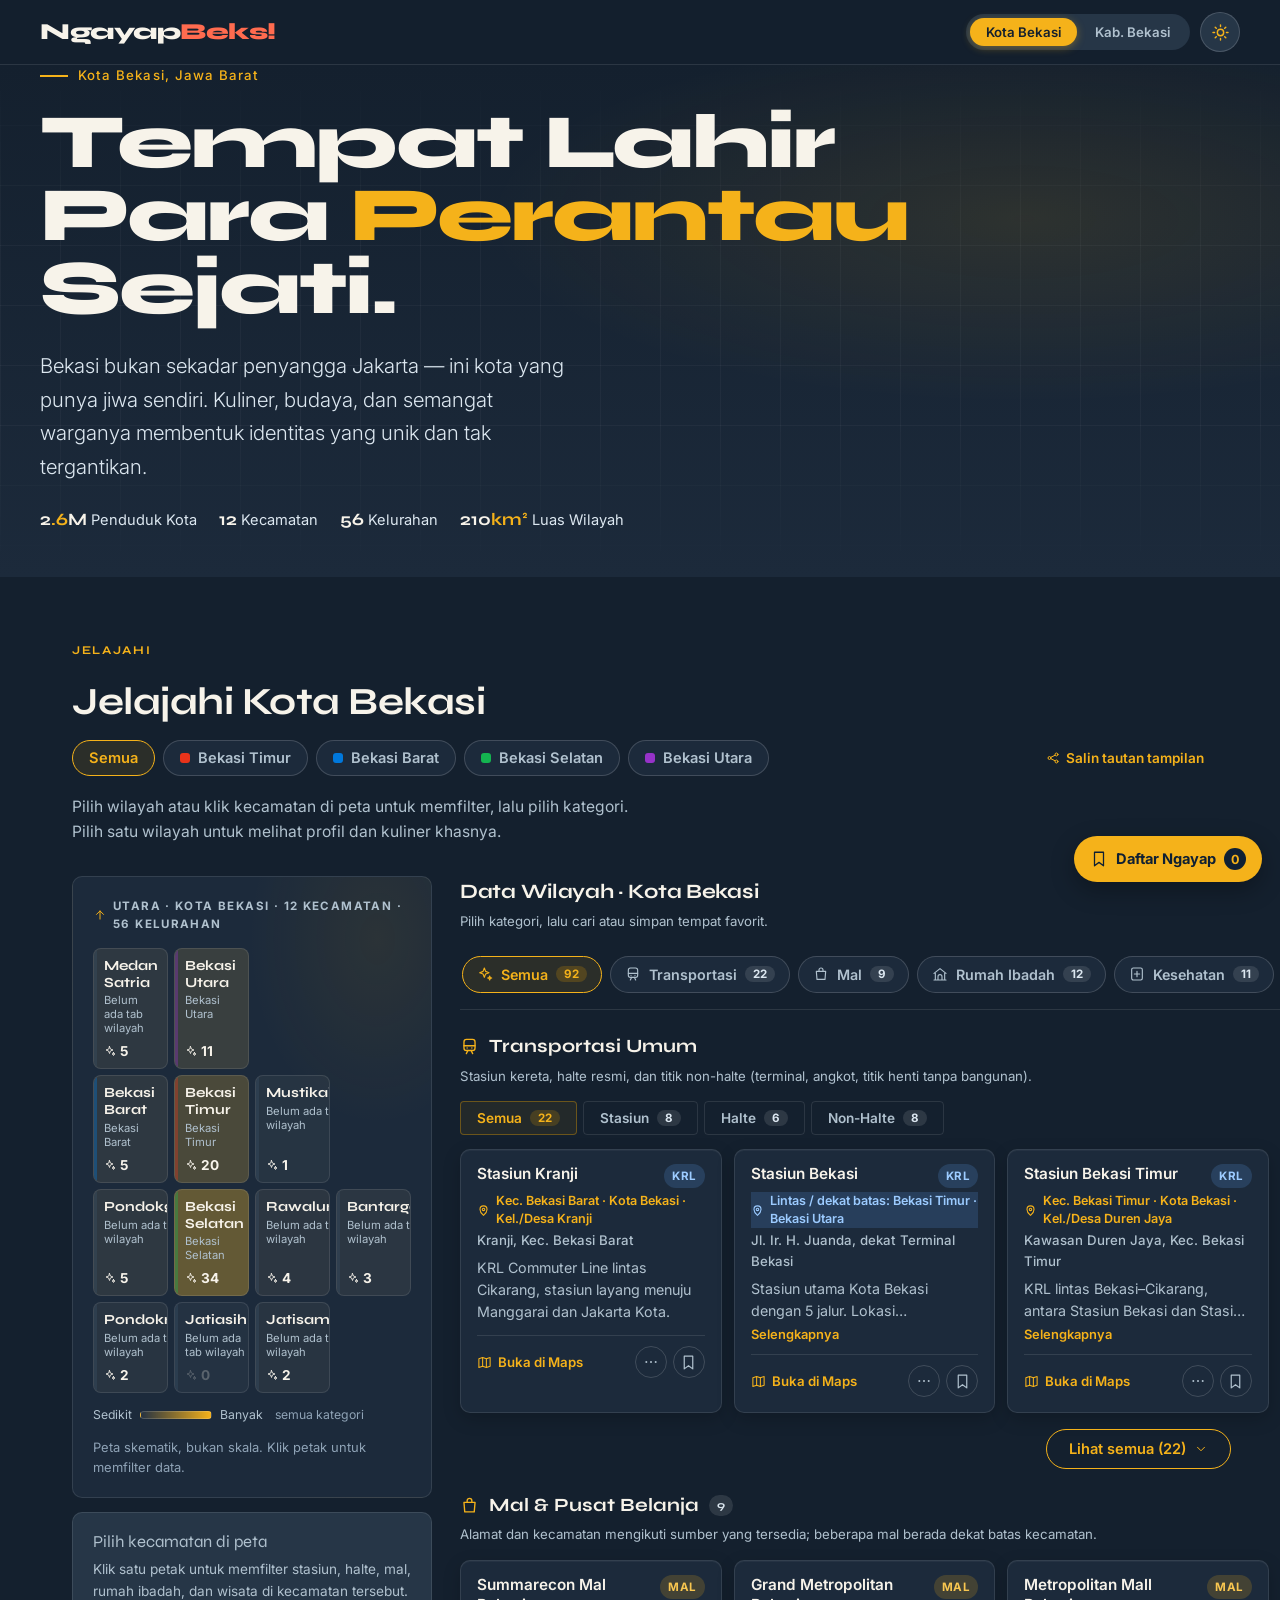
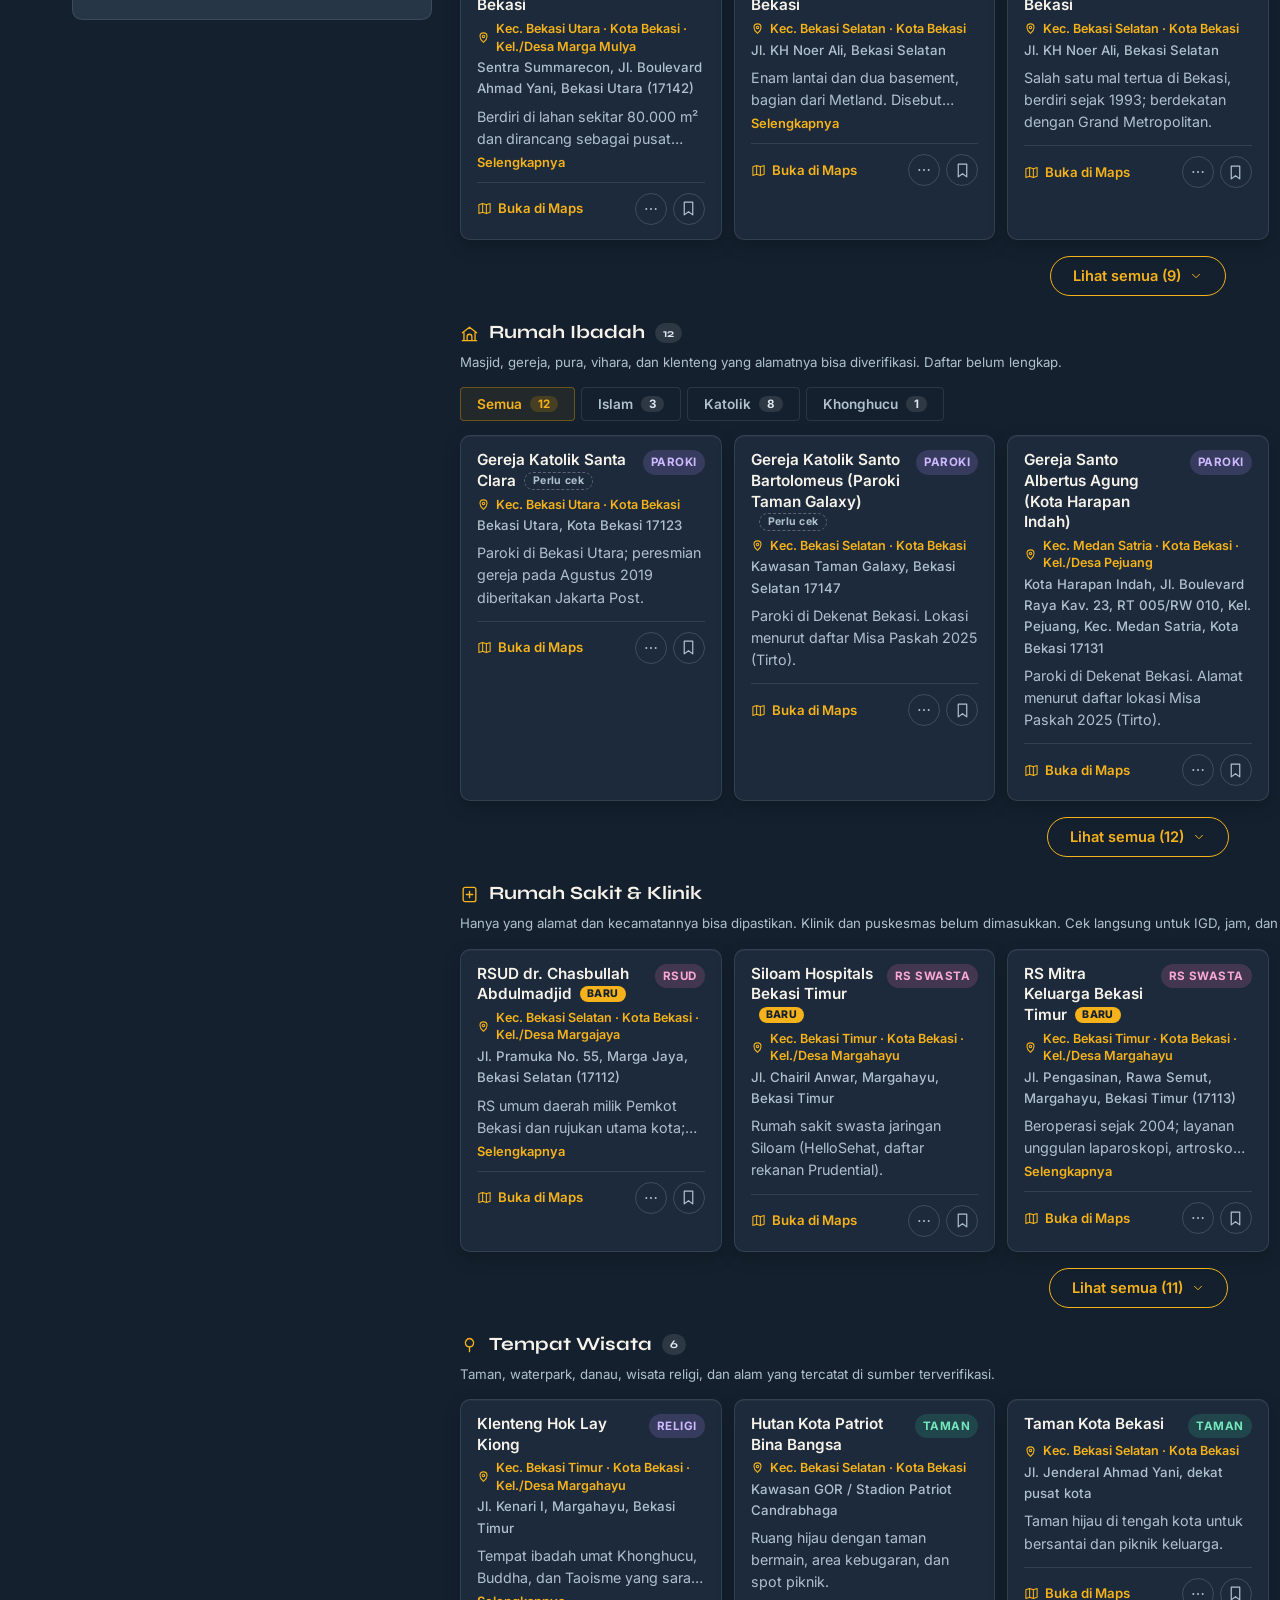
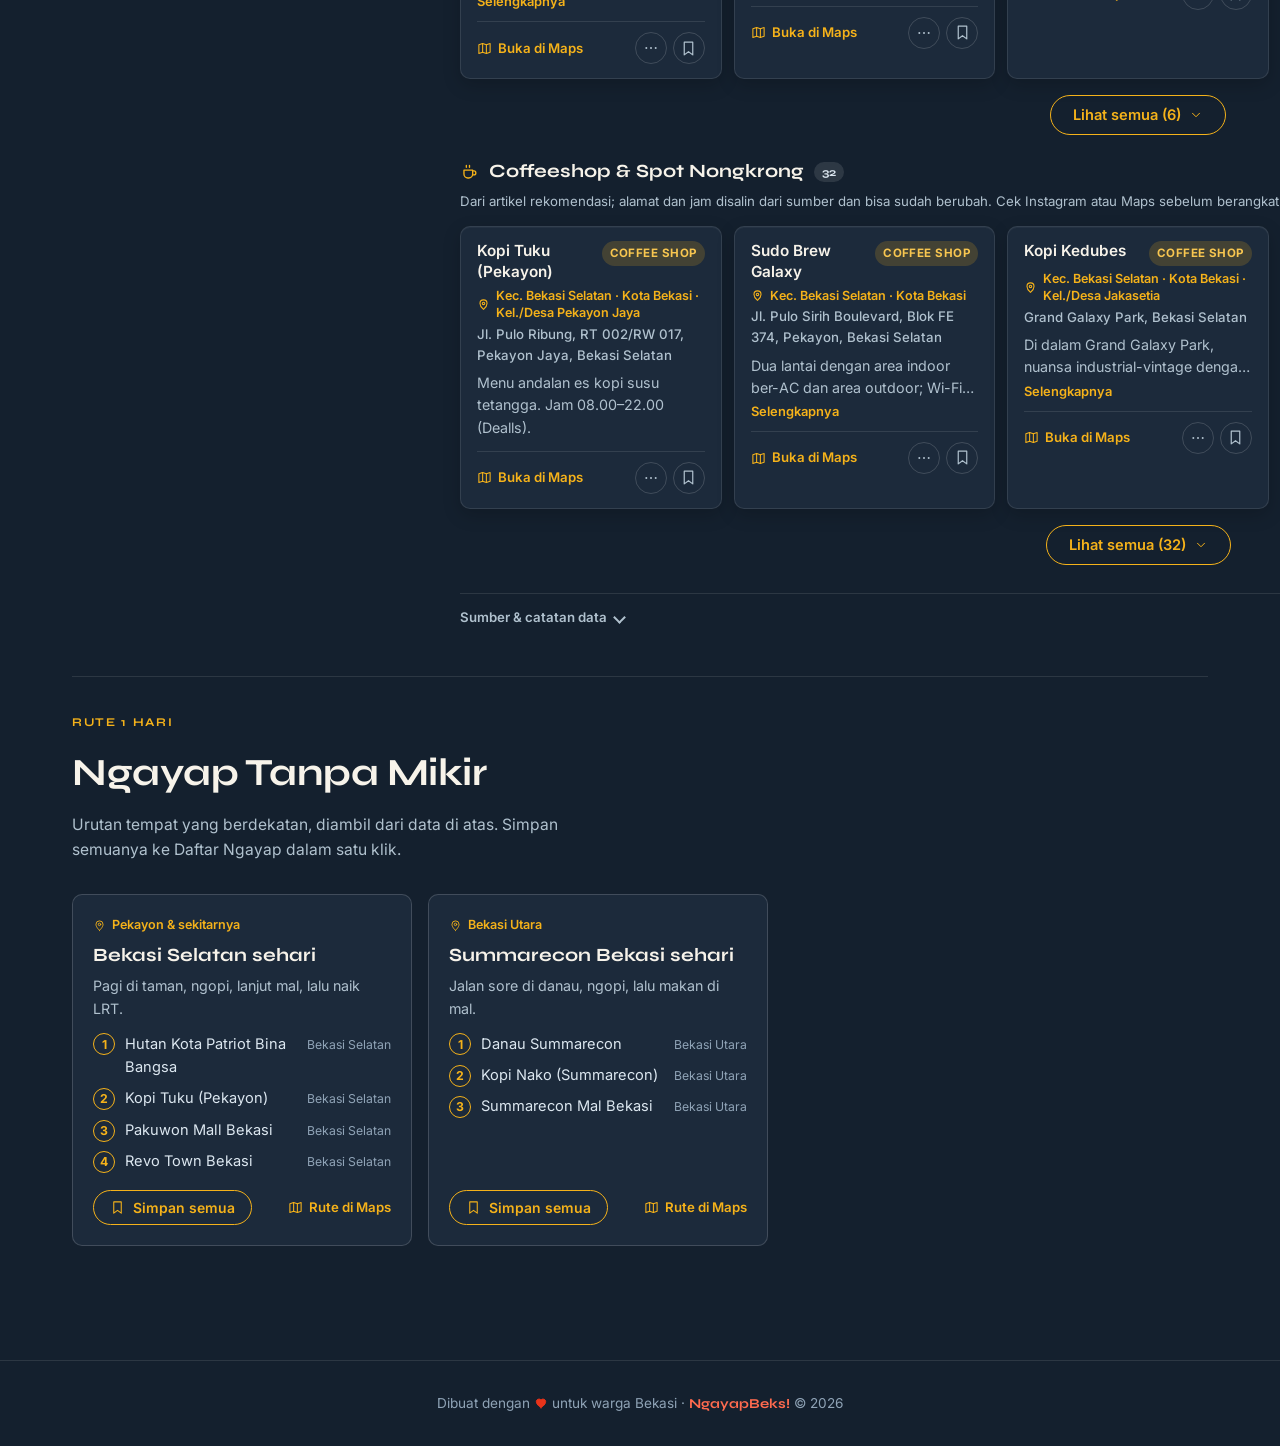
==== commit 634b9ecb: "index.html" ====
--- a/index.html
+++ b/index.html
@@ -640,6 +640,7 @@
   .q-input { flex: 1; min-width: 0; border: 0; outline: 0; background: transparent; color: var(--fg); font: inherit; font-size: 0.86rem; }
   .q-input::placeholder { color: var(--faint); }
   .cat-wrap > .block { display: none; margin-top: 22px; }
+  .cat-wrap[data-active="semua"] > .block:not(.is-empty),
   .cat-wrap[data-active="transit"] > .block[data-cat="transit"],
   .cat-wrap[data-active="mall"] > .block[data-cat="mall"],
   .cat-wrap[data-active="ibadah"] > .block[data-cat="ibadah"],
@@ -792,6 +793,59 @@
   :root[data-theme="light"] .route-desc { color: var(--text-body); }
   :root[data-theme="light"] .route-stops li em { color: var(--muted); }
   :root[data-theme="light"] .toast { background: #7A4E00; color: #FFFFFF; }
+
+
+  /* ─── SEDERHANA: wilayah, peta, hero ─── */
+  .nav-tabs { display: none; }
+  .region-bar { display: flex; align-items: center; justify-content: space-between; gap: 12px; flex-wrap: wrap; margin: 4px 0 18px; }
+  .region-chips { display: flex; gap: 8px; flex-wrap: wrap; }
+  .region-chip { display: inline-flex; align-items: center; gap: 8px; cursor: pointer; padding: 8px 16px; border-radius: 99px; font-size: 0.86rem; font-weight: 600; color: var(--muted); background: var(--navy-mid); border: 1px solid var(--line-2); transition: all 0.18s ease; }
+  .region-chip:hover { color: var(--fg); border-color: var(--line-3); }
+  .region-chip.active { color: var(--gold); border-color: var(--gold); background: rgba(240,165,0,0.10); }
+  .link-btn { display: inline-flex; align-items: center; gap: 6px; cursor: pointer; padding: 6px 4px; font-size: 0.8rem; font-weight: 600; color: var(--gold); background: none; border: 0; }
+  .link-btn:hover { text-decoration: underline; }
+  .region-banner { padding: 24px 26px; margin-bottom: 14px; }
+  .banner-heading { font-size: 1.5rem; }
+  .hero { min-height: 40vh; }
+  .hero-subtitle { margin-bottom: 22px; }
+  .hero-stats { gap: 8px 22px; }
+  .stat-chip { font-size: 0.86rem; color: var(--text-body); }
+  .stat-chip b { font-family: 'Syne', sans-serif; font-size: 1.02rem; font-weight: 700; color: var(--fg); }
+  .stat-chip b span { color: var(--gold); }
+  .about-sub { font-family: 'Syne', sans-serif; font-weight: 700; font-size: 1rem; color: var(--fg); margin: 22px 0 12px; }
+  .transit-tabs:empty { display: none; }
+
+  /* peta: intensitas warna mengikuti jumlah */
+  .cg-tile { background: color-mix(in srgb, var(--gold) calc(var(--lvl, 0) * 30%), var(--tile-bg)) !important; }
+  .cg-tile.in-region { background: color-mix(in srgb, var(--gold) calc(var(--lvl, 0) * 30%), color-mix(in srgb, var(--c) 16%, var(--navy-mid))) !important; border-color: color-mix(in srgb, var(--c) 75%, transparent); }
+  .cg.has-region .cg-tile:not(.in-region) { opacity: 0.55; }
+  .cg-tile.sel { outline: 2px solid var(--gold); outline-offset: 1px; opacity: 1 !important; }
+  .cg-counts span { font-size: 0.8rem; font-weight: 700; color: var(--fg); }
+  .map-legend2 { display: flex; align-items: center; gap: 8px; margin-top: 12px; font-size: 0.72rem; color: var(--muted); flex-wrap: wrap; }
+  .map-legend2 em { font-style: normal; margin-left: 4px; color: var(--faint); }
+  .lg-bar { width: 72px; height: 8px; border-radius: 99px; background: linear-gradient(90deg, var(--tile-bg), var(--gold)); border: 1px solid var(--line-2); }
+  :root[data-theme="light"] .region-chip { background: #FFFFFF; color: var(--text-body); }
+  :root[data-theme="light"] .region-chip.active { color: #5C3B00; border-color: rgba(122,78,0,0.55); background: rgba(122,78,0,0.10); }
+  :root[data-theme="light"] .link-btn, :root[data-theme="light"] .stat-chip b span { color: #5C3B00; }
+  :root[data-theme="light"] .stat-chip { color: var(--text-body); }
+  :root[data-theme="light"] .map-legend2 em { color: var(--muted); }
+
+  /* kartu: menu aksi, perlu cek, tag kopi */
+  .menu-wrap { position: relative; display: inline-block; }
+  .mini-menu { position: absolute; right: 0; bottom: calc(100% + 6px); z-index: 20; min-width: 180px; padding: 6px; border-radius: 12px; display: flex; flex-direction: column; background: var(--navy-light); border: 1px solid var(--line-3); box-shadow: 0 10px 28px rgba(0,0,0,0.35); }
+  .mini-menu[hidden] { display: none; }
+  .mini-menu button { display: flex; align-items: center; gap: 10px; width: 100%; text-align: left; cursor: pointer; padding: 9px 10px; border-radius: 8px; font-size: 0.82rem; font-weight: 600; color: var(--fg); background: none; border: 0; }
+  .mini-menu button:hover { background: var(--chip-bg); }
+  .check-pill { display: inline-block; margin-left: 8px; padding: 1px 8px; border-radius: 99px; font-size: 0.62rem; font-weight: 700; letter-spacing: 0.03em; vertical-align: 2px; cursor: help; color: var(--muted); border: 1px dashed var(--line-3); }
+  .tag-row { display: flex; align-items: center; gap: 8px; flex-wrap: wrap; margin-bottom: 14px; }
+  .tag-label { font-size: 0.78rem; font-weight: 600; color: var(--muted); margin-right: 2px; }
+  .tag-chip { display: inline-flex; align-items: center; gap: 6px; cursor: pointer; padding: 6px 12px; border-radius: 99px; font-size: 0.78rem; font-weight: 600; color: var(--text-body); background: transparent; border: 1px solid var(--line-2); }
+  .tag-chip span { font-size: 0.68rem; opacity: 0.7; }
+  .tag-chip.on { color: #14202E; background: var(--gold); border-color: var(--gold); }
+  :root[data-theme="light"] .tag-chip.on { color: #FFFFFF; background: #7A4E00; border-color: #7A4E00; }
+  :root[data-theme="light"] .mini-menu { background: #FFFFFF; }
+  :root[data-theme="light"] .mini-menu button { color: var(--fg); }
+  @media (max-width: 768px) { .region-chips { flex-wrap: nowrap; overflow-x: auto; scrollbar-width: none; width: 100%; } .region-chip { white-space: nowrap; } }
 
   /* ─── RESPONSIVE ─── */
   @media (max-width: 768px) {
@@ -912,6 +966,7 @@
   share: '<circle cx="6" cy="12" r="2.5"/><circle cx="18" cy="6" r="2.5"/><circle cx="18" cy="18" r="2.5"/><path d="M8.2 10.8l7.6-3.6M8.2 13.2l7.6 3.6"/>',
   trash: '<path d="M4 7h16M9 7V4h6v3M6 7l1 13h10l1-13"/>',
   flag: '<path d="M5 21V4M5 4h11l-2 4 2 4H5"/>',
+  more: '<circle cx="5" cy="12" r="1.5" fill="currentColor" stroke="none"/><circle cx="12" cy="12" r="1.5" fill="currentColor" stroke="none"/><circle cx="19" cy="12" r="1.5" fill="currentColor" stroke="none"/>',
   hospital: '<rect x="4" y="3" width="16" height="18" rx="2.5"/><path d="M12 8v8M8 12h8"/>',
   x: '<path d="M6 6l12 12M18 6L6 18"/>',
   arrowup: '<path d="M12 19V5M6 11l6-6 6 6"/>',
@@ -1395,23 +1450,26 @@
    STATE
 ════════════════════════════════════════════════ */
 let currentMode = 'kota';
-let currentRegion = 'timur';
+let currentRegion = 'semua';
 let scope = 'wilayah';
-let tTab = 'stasiun';
+let tTab = 'semua';
 let selKec = null;
-let ibTab = 'islam';
+let ibTab = 'semua';
 let hsTab = 'rs';
 const LIMIT = 6;
-let cat = 'transit', q = '', expanded = {}, onlyVer = false;
+let cat = 'semua', q = '', expanded = {}, onlyVer = false;
+const kopiTags = new Set();
 let favs = [];
 const IBADAH_JSON = 'data/ibadah.json';
 
 const TRANSIT_TABS = [
+  { key:'semua',    label:'Semua' },
   { key:'stasiun',  label:'Stasiun' },
   { key:'halte',    label:'Halte' },
   { key:'nonhalte', label:'Non-Halte' }
 ];
 const IBADAH_TABS = [
+  { key:'semua',     label:'Semua' },
   { key:'islam',     label:'Islam' },
   { key:'kristen',   label:'Kristen' },
   { key:'katolik',   label:'Katolik' },
@@ -1420,7 +1478,8 @@
   { key:'khonghucu', label:'Khonghucu' }
 ];
 const EMPTY_MSG = {
-  stasiun:   'Belum ada stasiun di cakupan ini. Pilih Seluruh Bekasi untuk melihat yang terdekat.',
+  transit:   'Belum ada data transportasi terverifikasi di cakupan ini.',
+  stasiun:   'Belum ada stasiun di cakupan ini. Pilih wilayah Semua untuk melihat yang terdekat.',
   halte:     'Belum ada halte terverifikasi di cakupan ini.',
   nonhalte:  'Belum ada titik non-halte terverifikasi di cakupan ini.',
   mall:      'Belum ada mal terverifikasi di cakupan ini.',
@@ -1432,7 +1491,7 @@
 };
 function ibadahEmptyMsg() {
   const t = IBADAH_TABS.find(x => x.key === ibTab);
-  return `Belum ada rumah ibadah ${t ? t.label : ''} terverifikasi di cakupan ini. Bukan berarti tidak ada, hanya belum tercatat.`;
+  return `Belum ada rumah ibadah ${t && t.key !== 'semua' ? t.label + ' ' : ''}terverifikasi di cakupan ini. Bukan berarti tidak ada, hanya belum tercatat.`;
 }
 
 /* ════════════════════════════════════════════════
@@ -1455,17 +1514,22 @@
   const regs = DATA[currentMode].regions;
   return Object.keys(regs).find(k => regs[k].kecs.includes(id)) || null;
 }
+const MODE_RE = /cikarang|jababeka|kab\.? bekasi|tambun|cibitung|deltamas|babelan|muaragembong/i;
+function itemInMode(i) {
+  if (i.kecs && i.kecs.length) return i.kecs.some(k => CARTO[currentMode].tiles.some(t => t.id === k));
+  return (MODE_RE.test(i.name + ' ' + i.loc + ' ' + i.note) ? 'kabupaten' : 'kota') === currentMode;
+}
 function scopeMatch(i) {
+  if (selKec) return i.kecs.includes(selKec);
+  if (currentRegion === 'semua') return itemInMode(i);
   const r = DATA[currentMode].regions[currentRegion];
-  if (selKec) return i.kecs.includes(selKec);
-  if (scope === 'semua') return true;
-  return i.kecs.some(k => r.kecs.includes(k));
+  return !!r && i.kecs.some(k => r.kecs.includes(k));
 }
 function filterItems(type) {
   return ITEMS.filter(i => i.type === type && scopeMatch(i) && matchQ(i));
 }
 function ibadahByAgama(a) {
-  return ITEMS.filter(i => i.type === 'ibadah' && i.agama === a && scopeMatch(i) && matchQ(i));
+  return ITEMS.filter(i => i.type === 'ibadah' && (a === 'semua' || i.agama === a) && scopeMatch(i) && matchQ(i));
 }
 function ibadahCurrent() {
   return ibadahByAgama(ibTab).sort((a, b) => a.name.localeCompare(b.name, 'id'));
@@ -1480,10 +1544,10 @@
   return c;
 }
 function kecLabelHtml(kecs, kel) {
-  if (!kecs || !kecs.length) return `<div class="loc-chip unk">${ic('pin', 13)}Kecamatan belum terverifikasi</div>`;
+  if (!kecs || !kecs.length) return `<div class="loc-chip unk">${ic('pin', 13)}Kecamatan belum diketahui</div>`;
   if (kecs.length > 1) return `<div class="loc-chip multi">${ic('pin', 13)}Lintas / dekat batas: ${kecs.map(kecName).join(' · ')}</div>`;
   const id = kecs[0];
-  return `<div class="loc-chip">${ic('pin', 13)}Kec. ${kecName(id)} · ${modeOfKec(id)}${kel ? ` · Kel./Desa ${esc(kel)}` : ' · kelurahan belum tercatat'}</div>`;
+  return `<div class="loc-chip">${ic('pin', 13)}Kec. ${kecName(id)} · ${modeOfKec(id)}${kel ? ` · Kel./Desa ${esc(kel)}` : ''}</div>`;
 }
 
 /* ════════════════════════════════════════════════
@@ -1505,31 +1569,24 @@
    NAV / HERO
 ════════════════════════════════════════════════ */
 function switchMode(mode) {
-  currentMode = mode;
-  currentRegion = DATA[mode].tabs[0];
-  selKec = null; scope = 'wilayah';
+  currentMode = mode; currentRegion = 'semua'; selKec = null;
   document.getElementById('btnKota').classList.toggle('active', mode === 'kota');
   document.getElementById('btnKab').classList.toggle('active', mode === 'kabupaten');
-  renderTabs(); renderHero(); renderContent();
+  renderHero(); renderContent(); writeHash();
 }
 function switchRegion(region) {
   currentRegion = region;
   selKec = null;
   renderTabs(); renderContent();
 }
-function renderTabs() {
-  const { tabs, labels } = DATA[currentMode];
-  document.getElementById('navTabs').innerHTML = tabs.map(t =>
-    `<button class="tab-btn ${t===currentRegion?'active':''}" onclick="switchRegion('${t}')">${labels[t]}</button>`
-  ).join('');
-}
+function renderTabs() { /* navigasi wilayah dipindah ke chip di bagian Jelajahi */ }
 function renderHero() {
   const h = DATA[currentMode].hero;
   document.getElementById('heroEyebrow').textContent = h.eyebrow;
   document.getElementById('heroTitle').innerHTML = h.title;
   document.getElementById('heroSubtitle').textContent = h.subtitle;
   document.getElementById('heroStats').innerHTML = h.stats.map(s =>
-    `<div class="stat-item"><div class="stat-val">${s.val}</div><div class="stat-label">${s.label}</div></div>`
+    `<span class="stat-chip"><b>${s.val}</b> ${s.label}</span>`
   ).join('');
 }
 
@@ -1560,41 +1617,48 @@
 /* ════════════════════════════════════════════════
    CARTOGRAM
 ════════════════════════════════════════════════ */
+function catTypes(k) {
+  return { transit:['stasiun','halte','nonhalte'], mall:['mall'], ibadah:['ibadah'], kesehatan:['rs','klinik'], pendidikan:['pendidikan'], wisata:['wisata'], kopi:['kopi'] }[k] || null;
+}
+function countFor(id, k) {
+  const ts = catTypes(k);
+  return ITEMS.filter(i => i.kecs.includes(id) && (!ts || ts.indexOf(i.type) > -1)).length;
+}
 function buildCartogram() {
   const m = CARTO[currentMode];
   const regs = DATA[currentMode].regions;
   const rows = Math.max(...m.tiles.map(t => t.y)) + 1;
+  const cdef = CATS.find(c => c.key === cat) || CATS[0];
+  const counts = {}; m.tiles.forEach(t => counts[t.id] = countFor(t.id, cat));
+  const mx = Math.max(1, ...Object.values(counts));
+  const hasReg = currentRegion !== 'semua';
   const tiles = m.tiles.map(t => {
     const rk = regionOfKec(t.id);
-    const inRegion = rk === currentRegion;
-    const color = rk ? REGION_COLOR[rk] : '#2A3F58';
-    const c = countsFor(t.id);
-    const cell = (n, ico) => `<span class="${n ? '' : 'zero'}"><i>${ico}</i> ${n}</span>`;
+    const inRegion = hasReg && rk === currentRegion;
+    const color = rk ? REGION_COLOR[rk] : '#3A5069';
+    const n = counts[t.id];
     const sub = rk ? regs[rk].tag : 'Belum ada tab wilayah';
     return `
       <button class="cg-tile ${inRegion?'in-region':''} ${selKec===t.id?'sel':''}"
-        style="grid-column:${t.x+1};grid-row:${t.y+1};--c:${color}"
-        onclick="selectKec('${t.id}')" aria-pressed="${selKec===t.id}">
+        style="grid-column:${t.x+1};grid-row:${t.y+1};--c:${color};--lvl:${(n/mx).toFixed(2)}"
+        onclick="selectKec('${t.id}')" aria-pressed="${selKec===t.id}" aria-label="${t.name}, ${n} tempat">
         <div>
           <div class="cg-name">${t.name}</div>
           <div class="cg-sub">${sub}</div>
         </div>
-        <div class="cg-counts">${cell(c.stasiun,ic('train',12))}${cell(c.mall,ic('bag',12))}${cell(c.ibadah,ic('worship',12))}${cell(c.wisata,ic('tree',12))}${cell(c.kesehatan,ic('hospital',12))}</div>
+        <div class="cg-counts"><span class="${n ? '' : 'zero'}">${ic(cdef.icon, 12)} ${n}</span></div>
       </button>`;
   }).join('');
-
-  const legend = Object.keys(regs).map(k =>
-    `<span><i class="lg-dot" style="background:${REGION_COLOR[k]}"></i>${regs[k].tag}</span>`
-  ).join('');
-
+  const reset = (selKec || hasReg) ? `<button class="link-btn" onclick="resetSel()">${ic('x', 13)} Reset pilihan</button>` : '';
   return `
     <div class="map-shell">
       <div class="map-top">
-        <div class="compass"><b>${ic('arrowup',14)}</b> Utara · ${m.title}</div>
-        <div class="map-legend">${legend}</div>
+        <div class="compass"><b>${ic('arrowup', 14)}</b> Utara · ${m.title}</div>
+        ${reset}
       </div>
-      <div class="cg" style="--cols:${m.cols};grid-template-rows:repeat(${rows},auto)">${tiles}</div>
-      <div class="map-note">Peta skematik: 1 petak = 1 kecamatan, posisi hanya perkiraan letak relatif (bukan skala dan bukan batas resmi). Angka di petak: ${ic('train',12)} stasiun · ${ic('bag',12)} mal · ${ic('worship',12)} rumah ibadah · ${ic('tree',12)} wisata · ${ic('hospital',12)} rumah sakit yang tercatat di NgayapBeks. Klik petak untuk memfilter data di bawah.</div>
+      <div class="cg ${hasReg ? 'has-region' : ''}" style="--cols:${m.cols};grid-template-rows:repeat(${rows},auto)">${tiles}</div>
+      <div class="map-legend2"><span>Sedikit</span><i class="lg-bar"></i><span>Banyak</span><em>${cat === 'semua' ? 'semua kategori' : cdef.label}</em></div>
+      <div class="map-note">Peta skematik, bukan skala. Klik petak untuk memfilter data.</div>
     </div>
     <div class="kec-info-panel" id="kecInfoPanel">${buildKecInfo()}</div>`;
 }
@@ -1625,51 +1689,74 @@
 }
 
 function selectKec(id) {
-  if (selKec === id) { selKec = null; refreshMapData(); return; }
+  if (selKec === id) { selKec = null; refreshMapData(); writeHash(); return; }
   selKec = id;
   const rk = regionOfKec(id);
-  if (rk && rk !== currentRegion) {
-    currentRegion = rk;
-    renderTabs();
-    renderContent();
-  } else {
-    refreshMapData();
-  }
-}
-function clearKec() { selKec = null; refreshMapData(); }
+  if (rk && rk !== currentRegion) { currentRegion = rk; renderContent(); }
+  else if (!rk && currentRegion !== 'semua') { currentRegion = 'semua'; renderContent(); }
+  else refreshMapData();
+  writeHash();
+}
+function setRegion(k) { currentRegion = k; selKec = null; renderContent(); writeHash(); }
+function resetSel() { currentRegion = 'semua'; selKec = null; renderContent(); writeHash(); }
+function clearKec() { selKec = null; refreshMapData(); writeHash(); }
 
 /* ════════════════════════════════════════════════
    DATA BLOCKS
 ════════════════════════════════════════════════ */
 function itemKey(i) { return i.type + '|' + i.name; }
 function encKey(k) { return encodeURIComponent(k).replace(/'/g, '%27'); }
+function displayLoc(i) {
+  return (i.loc || '').replace(/\s*\([^)]*belum (?:terverifikasi|diverifikasi)[^)]*\)/gi, '').trim();
+}
+function checkHint(i) {
+  const parts = [];
+  if (!i.kecs || !i.kecs.length) parts.push('Kecamatan belum terverifikasi');
+  const m = (i.loc || '').match(/\(([^)]*belum (?:terverifikasi|diverifikasi)[^)]*)\)/i);
+  if (m) parts.push(m[1].charAt(0).toUpperCase() + m[1].slice(1));
+  if (/perkiraan|perlu cek/i.test((i.loc || '') + ' ' + (i.note || ''))) parts.push('Sebagian data berupa perkiraan');
+  return parts.join('; ') || 'Data belum sepenuhnya terverifikasi';
+}
 function mapsUrl(i) {
-  return 'https://www.google.com/maps/search/?api=1&query=' + encodeURIComponent(i.name + ' ' + (i.loc || '') + ' Bekasi');
+  return 'https://www.google.com/maps/search/?api=1&query=' + encodeURIComponent(i.name + ' ' + displayLoc(i) + ' Bekasi');
 }
 function itemCard(i) {
   const k = encKey(itemKey(i));
   const on = favs.indexOf(itemKey(i)) > -1;
   const long = (i.note || '').length > 95;
+  const need = !isVerified(i);
   return `
     <div class="t-item">
       <div class="t-item-top">
-        <div class="t-name">${esc(i.name)}${NEW_SET.has(itemKey(i)) ? '<span class="new-pill">Baru</span>' : ''}</div>
+        <div class="t-name">${esc(i.name)}${NEW_SET.has(itemKey(i)) ? '<span class="new-pill">Baru</span>' : ''}${need ? `<span class="check-pill" title="${esc(checkHint(i))}" tabindex="0">Perlu cek</span>` : ''}</div>
         <span class="t-badge ${i.badge}">${esc(i.badgeText)}</span>
       </div>
       ${kecLabelHtml(i.kecs, i.kel)}
-      <div class="t-loc">${esc(i.loc)}</div>
+      <div class="t-loc">${esc(displayLoc(i))}</div>
       <div class="t-note ${long ? 'clamp' : ''}">${esc(i.note)}</div>
       ${long ? `<button class="t-more" onclick="toggleNote(this)">Selengkapnya</button>` : ''}
       <div class="t-actions">
         <a class="maps-link" href="${mapsUrl(i)}" target="_blank" rel="noopener">${ic('map', 15)} Buka di Maps</a>
         <span class="act-r">
-        <button class="fav-btn" onclick="shareItem('${k}')" aria-label="Bagikan tempat ini" title="Bagikan">${ic('share', 15)}</button>
-        <button class="fav-btn" onclick="reportItem('${k}')" aria-label="Lapor data salah" title="Lapor data salah">${ic('flag', 15)}</button>
-        <button class="fav-btn ${on ? 'on' : ''}" data-fav="${k}" onclick="toggleFav('${k}')" aria-pressed="${on}" aria-label="Simpan ke Daftar Ngayap" title="Simpan ke Daftar Ngayap">${ic('bookmark', 17)}</button>
+          <span class="menu-wrap">
+            <button class="fav-btn" onclick="toggleMenu(event, this)" aria-label="Aksi lain" aria-haspopup="true" title="Aksi lain">${ic('more', 16)}</button>
+            <span class="mini-menu" hidden>
+              <button onclick="shareItem('${k}')">${ic('share', 14)} Bagikan</button>
+              <button onclick="reportItem('${k}')">${ic('flag', 14)} Lapor data salah</button>
+            </span>
+          </span>
+          <button class="fav-btn ${on ? 'on' : ''}" data-fav="${k}" onclick="toggleFav('${k}')" aria-pressed="${on}" aria-label="Simpan ke Daftar Ngayap" title="Simpan ke Daftar Ngayap">${ic('bookmark', 17)}</button>
         </span>
       </div>
     </div>`;
 }
+function closeMenus() { document.querySelectorAll('.mini-menu').forEach(m => m.hidden = true); }
+function toggleMenu(e, btn) {
+  e.stopPropagation();
+  const m = btn.nextElementSibling, wasHidden = m.hidden;
+  closeMenus(); m.hidden = !wasHidden;
+}
+document.addEventListener('click', closeMenus);
 
 /* ════════════════════════════════════════════════
    BAGIKAN, LAPOR, RUTE, TOAST
@@ -1693,13 +1780,13 @@
 }
 function shareItem(enc) {
   const i = itemByKey(enc); if (!i) return;
-  const text = i.name + '\n' + i.loc + '\n' + mapsUrl(i);
+  const text = i.name + '\n' + displayLoc(i) + '\n' + mapsUrl(i);
   if (navigator.share) { navigator.share({ title: i.name, text: text }).catch(() => {}); return; }
   copyText(text).then(ok => toast(ok ? 'Info tempat disalin' : 'Gagal menyalin'));
 }
 function reportItem(enc) {
   const i = itemByKey(enc); if (!i) return;
-  const text = 'Lapor data NgayapBeks!\nTempat: ' + i.name + '\nAlamat tercatat: ' + i.loc + '\nKoreksi: ';
+  const text = 'Lapor data NgayapBeks!\nTempat: ' + i.name + '\nAlamat tercatat: ' + displayLoc(i) + '\nKoreksi: ';
   if (REPORT_WA) { window.open('https://wa.me/' + REPORT_WA + '?text=' + encodeURIComponent(text), '_blank'); return; }
   copyText(text).then(ok => toast(ok ? 'Teks laporan disalin. Tempel ke WhatsApp admin.' : 'Gagal menyalin teks laporan'));
 }
@@ -1771,7 +1858,7 @@
   renderFav();
 }
 function shareText() {
-  const rows = favItems().map((i, n) => `${n + 1}. ${i.name} - ${i.loc}\n${mapsUrl(i)}`);
+  const rows = favItems().map((i, n) => `${n + 1}. ${i.name} - ${displayLoc(i)}\n${mapsUrl(i)}`);
   return 'Daftar Ngayap-ku (NgayapBeks!):\n\n' + rows.join('\n\n');
 }
 function renderFav() {
@@ -1816,31 +1903,66 @@
   document.addEventListener('keydown', e => { if (e.key === 'Escape') closeFav(); });
   renderFav();
 }
+const KOPI_TAGS = [
+  { k:'wifi',    label:'Wi-Fi',             re:/wi-?fi/i },
+  { k:'colokan', label:'Colokan',           re:/colokan|stopkontak/i },
+  { k:'wfc',     label:'Cocok WFC',         re:/wfc|work from|coworking|ruang rapat|ruang meeting|meeting/i },
+  { k:'outdoor', label:'Area outdoor',      re:/outdoor|taman|rooftop/i },
+  { k:'live',    label:'Live music',        re:/live music/i },
+  { k:'malam',   label:'Buka sampai malam', fn: i => endHour(i) >= 23 }
+];
+function endHour(i) {
+  let mx = 0, m; const re = /(\d{1,2})\.(\d{2})\s*[–-]\s*(\d{1,2})\.(\d{2})/g;
+  while ((m = re.exec(i.note || ''))) { const e = +m[3]; if (e > mx) mx = e; }
+  return mx;
+}
+function tagsOf(i) {
+  if (i.type !== 'kopi') return [];
+  if (!i._t) i._t = KOPI_TAGS.filter(t => t.fn ? t.fn(i) : t.re.test((i.note || '') + ' ' + (i.loc || ''))).map(t => t.k);
+  return i._t;
+}
+function toggleTag(k) { if (kopiTags.has(k)) kopiTags.delete(k); else kopiTags.add(k); refreshCat(); writeHash(); }
+function kopiTagsHtml() {
+  const base = ITEMS.filter(i => i.type === 'kopi' && scopeMatch(i) && (!onlyVer || isVerified(i)));
+  const btns = KOPI_TAGS.map(t => {
+    const n = base.filter(i => tagsOf(i).indexOf(t.k) > -1).length;
+    if (!n && !kopiTags.has(t.k)) return '';
+    return `<button class="tag-chip ${kopiTags.has(t.k) ? 'on' : ''}" onclick="toggleTag('${t.k}')" aria-pressed="${kopiTags.has(t.k)}">${t.label}<span>${n}</span></button>`;
+  }).join('');
+  return btns ? `<div class="tag-row"><span class="tag-label">Cocok untuk</span>${btns}</div>` : '';
+}
 function isVerified(i) {
   return !!(i.kecs && i.kecs.length) && !/belum terverifikasi|belum diverifikasi|perkiraan|perlu cek/i.test(i.loc + ' ' + i.note);
 }
 function matchQ(i) {
   if (onlyVer && !isVerified(i)) return false;
+  if (i.type === 'kopi' && kopiTags.size) { const tg = tagsOf(i); for (const t of kopiTags) if (tg.indexOf(t) < 0) return false; }
   if (!q) return true;
   const t = (i.name + ' ' + i.loc + ' ' + i.note + ' ' + (i.kel || '') + ' ' + i.badgeText).toLowerCase();
   return q.toLowerCase().split(/\s+/).filter(Boolean).every(w => t.includes(w));
 }
 function emptyHtml(key) {
-  if (q) return `<div class="t-empty">Tidak ada hasil untuk &ldquo;${esc(q)}&rdquo; di cakupan ini. Coba kata lain atau pilih cakupan Seluruh Bekasi.</div>`;
+  if (q) return `<div class="t-empty">Tidak ada hasil untuk &ldquo;${esc(q)}&rdquo; di cakupan ini. Coba kata lain atau pilih wilayah Semua.</div>`;
   return `<div class="t-empty">${key.indexOf('ib-') === 0 ? ibadahEmptyMsg() : EMPTY_MSG[key]}</div>`;
 }
 function cardsHtml(items, key) {
   if (!items.length) return emptyHtml(key);
-  const lim = (expanded[key] || q) ? items.length : LIMIT;
+  const lim = (expanded[key] || q) ? items.length : (cat === 'semua' ? 3 : LIMIT);
   let h = items.slice(0, lim).map(itemCard).join('');
-  if (items.length > lim) h += `<div class="more-row"><button class="more-btn" onclick="expand('${key}')">Lihat semua (${items.length}) ${ic('chev', 14)}</button></div>`;
+  if (items.length > lim) h += `<div class="more-row"><button class="more-btn" onclick="${cat === 'semua' ? `goCat('${catOfKey(key)}')` : `expand('${key}')`}">Lihat semua (${items.length}) ${ic('chev', 14)}</button></div>`;
   return h;
 }
 function listHtml(items, emptyKey) { return cardsHtml(items, emptyKey); }
+function catOfKey(k) {
+  if (k.indexOf('ib-') === 0) return 'ibadah';
+  return { transit:'transit', stasiun:'transit', halte:'transit', nonhalte:'transit', mall:'mall', rs:'kesehatan', klinik:'kesehatan', pendidikan:'pendidikan', wisata:'wisata', kopi:'kopi' }[k] || 'semua';
+}
+function goCat(k) { setCat(k); const el = document.getElementById('catChips'); if (el && el.scrollIntoView) el.scrollIntoView({ block: 'nearest' }); }
 function expand(key) { expanded[key] = true; redrawData(); }
 function redrawData() { document.getElementById('dataBox').innerHTML = buildDataInner(); }
 
 const CATS = [
+  { key:'semua',     label:'Semua',            icon:'sparkle' },
   { key:'transit',   label:'Transportasi',     icon:'train' },
   { key:'mall',      label:'Mal',              icon:'bag' },
   { key:'ibadah',    label:'Rumah Ibadah',     icon:'worship' },
@@ -1850,6 +1972,7 @@
   { key:'kopi',      label:'Kopi & Nongkrong', icon:'coffee' }
 ];
 function catCount(k) {
+  if (k === 'semua') return CATS.filter(c => c.key !== 'semua').reduce((n, c) => n + catCount(c.key), 0);
   if (k === 'ibadah') return ITEMS.filter(i => i.type === 'ibadah' && scopeMatch(i) && matchQ(i)).length;
   const m = { transit:['stasiun','halte','nonhalte'], mall:['mall'], kesehatan:['rs','klinik'], pendidikan:['pendidikan'], wisata:['wisata'], kopi:['kopi'] };
   return m[k].reduce((n, t) => n + filterItems(t).length, 0);
@@ -1866,20 +1989,20 @@
     <label class="q-box">${ic('search', 16)}<input type="search" class="q-input" placeholder="Cari nama atau lokasi" value="${esc(q)}" oninput="setQ(this.value)" aria-label="Cari nama atau lokasi"></label>
   </div>`;
 }
-function setCat(k) { cat = k; redrawData(); }
+function setCat(k) {
+  cat = k; redrawData();
+  const mb = document.getElementById('mapBox'); if (mb) mb.innerHTML = buildCartogram();
+  writeHash();
+}
 function refreshCat() {
   expanded = {};
   document.getElementById('catChips').innerHTML = catChipsHtml();
   document.getElementById('catWrap').innerHTML = buildBlocks();
 }
-function setQ(v) { q = v.trim(); refreshCat(); }
-function setVer(v) { onlyVer = v; redrawData(); }
-
-function ibadahTabsHtml() {
-  return IBADAH_TABS.map(t =>
-    `<button class="t-tab ${t.key===ibTab?'active':''}" onclick="setIbTab('${t.key}')">${t.label}<span class="t-count">${ibadahByAgama(t.key).length}</span></button>`
-  ).join('');
-}
+function setQ(v) { q = v.trim(); refreshCat(); writeHash(); }
+function setVer(v) { onlyVer = v; redrawData(); writeHash(); }
+
+function ibadahTabsHtml() { return subTabsHtml(IBADAH_TABS, ibTab, k => ibadahByAgama(k).length, 'setIbTab'); }
 function ibadahListHtml() {
   return cardsHtml(ibadahCurrent(), 'ib-' + ibTab);
 }
@@ -1891,10 +2014,16 @@
 }
 
 const HS_TABS = [ { key:'rs', label:'Rumah Sakit' }, { key:'klinik', label:'Klinik & Puskesmas' } ];
-function hsTabsHtml() {
-  return HS_TABS.map(t =>
-    `<button class="t-tab ${t.key===hsTab?'active':''}" onclick="setHsTab('${t.key}')">${t.label}<span class="t-count">${filterItems(t.key).length}</span></button>`
-  ).join('');
+function hsTabsHtml() { return subTabsHtml(HS_TABS, hsTab, k => filterItems(k).length, 'setHsTab'); }
+function transitItems(t) { return t === 'semua' ? ['stasiun','halte','nonhalte'].flatMap(x => filterItems(x)) : filterItems(t); }
+function ensureTab(cur, defs, count) {
+  const vis = defs.filter(d => d.key === 'semua' || count(d.key) > 0);
+  return vis.some(d => d.key === cur) ? cur : (vis[0] ? vis[0].key : cur);
+}
+function subTabsHtml(defs, cur, count, fn) {
+  const vis = defs.filter(d => d.key === 'semua' || count(d.key) > 0);
+  if (vis.length < (defs[0].key === 'semua' ? 3 : 2)) return '';
+  return vis.map(t => `<button class="t-tab ${t.key===cur?'active':''}" onclick="${fn}('${t.key}')">${t.label}<span class="t-count">${count(t.key)}</span></button>`).join('');
 }
 function setHsTab(k) {
   hsTab = k;
@@ -1903,56 +2032,58 @@
 }
 
 function buildBlocks() {
-  const tabs = TRANSIT_TABS.map(t =>
-    `<button class="t-tab ${t.key===tTab?'active':''}" onclick="setTTab('${t.key}')">${t.label}<span class="t-count">${filterItems(t.key).length}</span></button>`
-  ).join('');
+  tTab = ensureTab(tTab, TRANSIT_TABS, k => transitItems(k).length);
+  ibTab = ensureTab(ibTab, IBADAH_TABS, k => ibadahByAgama(k).length);
+  hsTab = ensureTab(hsTab, HS_TABS, k => filterItems(k).length);
+  const tabs = subTabsHtml(TRANSIT_TABS, tTab, k => transitItems(k).length, 'setTTab');
   const malls  = filterItems('mall');
   const wisata = filterItems('wisata');
   const kopi   = filterItems('kopi');
   const edu    = filterItems('pendidikan');
   return `<div class="cat-wrap" data-active="${cat}">
-    <div class="block" data-cat="transit">
+    <div class="block${catCount('transit')===0?' is-empty':''}" data-cat="transit">
       <div class="block-title">${ic('train',19)} Transportasi Umum</div>
       <div class="block-sub">Stasiun kereta, halte resmi, dan titik non-halte (terminal, angkot, titik henti tanpa bangunan).</div>
       <div class="transit-tabs">${tabs}</div>
-      <div class="t-list">${listHtml(filterItems(tTab), tTab)}</div>
+      <div class="t-list">${listHtml(transitItems(tTab), tTab === 'semua' ? 'transit' : tTab)}</div>
     </div>
 
-    <div class="block" data-cat="mall">
+    <div class="block${catCount('mall')===0?' is-empty':''}" data-cat="mall">
       <div class="block-title">${ic('bag',19)} Mal &amp; Pusat Belanja <span class="t-count">${malls.length}</span></div>
       <div class="block-sub">Alamat dan kecamatan mengikuti sumber yang tersedia; beberapa mal berada dekat batas kecamatan.</div>
       <div class="t-list">${listHtml(malls, 'mall')}</div>
     </div>
 
-    <div class="block" data-cat="ibadah">
+    <div class="block${catCount('ibadah')===0?' is-empty':''}" data-cat="ibadah">
       <div class="block-title">${ic('worship',19)} Rumah Ibadah <span class="t-count" id="ibTotal">${ibadahCurrent().length}</span></div>
       <div class="block-sub">Masjid, gereja, pura, vihara, dan klenteng yang alamatnya bisa diverifikasi. Daftar belum lengkap.</div>
       <div class="transit-tabs" id="ibTabs">${ibadahTabsHtml()}</div>
       <div class="t-list" id="ibList">${ibadahListHtml()}</div>
     </div>
 
-    <div class="block" data-cat="kesehatan">
+    <div class="block${catCount('kesehatan')===0?' is-empty':''}" data-cat="kesehatan">
       <div class="block-title">${ic('hospital',19)} Rumah Sakit &amp; Klinik</div>
       <div class="block-sub">Hanya yang alamat dan kecamatannya bisa dipastikan. Klinik dan puskesmas belum dimasukkan. Cek langsung untuk IGD, jam, dan BPJS.</div>
       <div class="transit-tabs" id="hsTabs">${hsTabsHtml()}</div>
       <div class="t-list" id="hsList">${listHtml(filterItems(hsTab), hsTab)}</div>
     </div>
 
-    <div class="block" data-cat="pendidikan">
+    <div class="block${catCount('pendidikan')===0?' is-empty':''}" data-cat="pendidikan">
       <div class="block-title">${ic('cap',19)} Pendidikan <span class="t-count">${edu.length}</span></div>
       <div class="block-sub">Kampus dan perguruan tinggi yang alamatnya bisa diverifikasi. Baru mencakup Kab. Bekasi.</div>
       <div class="t-list">${listHtml(edu, 'pendidikan')}</div>
     </div>
 
-    <div class="block" data-cat="wisata">
+    <div class="block${catCount('wisata')===0?' is-empty':''}" data-cat="wisata">
       <div class="block-title">${ic('tree',19)} Tempat Wisata <span class="t-count">${wisata.length}</span></div>
       <div class="block-sub">Taman, waterpark, danau, wisata religi, dan alam yang tercatat di sumber terverifikasi.</div>
       <div class="t-list">${listHtml(wisata, 'wisata')}</div>
     </div>
 
-    <div class="block" data-cat="kopi">
+    <div class="block${catCount('kopi')===0?' is-empty':''}" data-cat="kopi">
       <div class="block-title">${ic('coffee',19)} Coffeeshop &amp; Spot Nongkrong <span class="t-count">${kopi.length}</span></div>
       <div class="block-sub">Dari artikel rekomendasi; alamat dan jam disalin dari sumber dan bisa sudah berubah. Cek Instagram atau Maps sebelum berangkat.</div>
+      ${(cat === 'kopi' || kopiTags.size) ? kopiTagsHtml() : ''}
       <div class="t-list">${listHtml(kopi, 'kopi')}</div>
     </div>
     </div>`;
@@ -1960,16 +2091,9 @@
 
 function buildDataInner() {
   const r = DATA[currentMode].regions[currentRegion];
-  const scopeLabel = selKec ? kecName(selKec) : (scope === 'semua' ? 'Seluruh Bekasi (Kota + Kabupaten)' : r.tag);
-
-  const scopeRow = `
-    <div class="scope-row">
-      ${selKec ? `<button class="filter-chip" onclick="clearKec()">Kecamatan: ${kecName(selKec)} ${ic('x',12)}</button>` : ''}
-      <div class="scope-switch">
-        <button class="scope-btn ${scope==='wilayah' && !selKec?'active':''}" onclick="setScope('wilayah')">${r.tag}</button>
-        <button class="scope-btn ${scope==='semua' && !selKec?'active':''}" onclick="setScope('semua')">Seluruh Bekasi</button>
-      </div>
-    </div>`;
+  const scopeLabel = selKec ? kecName(selKec) : (currentRegion !== 'semua' && r ? r.tag : (currentMode === 'kota' ? 'Kota Bekasi' : 'Kabupaten Bekasi'));
+
+  const scopeRow = `<div class="scope-row">${selKec ? `<button class="filter-chip" onclick="clearKec()">Kecamatan: ${kecName(selKec)} ${ic('x', 12)}</button>` : ''}</div>`;
 
 
 
@@ -1988,8 +2112,7 @@
     <details class="t-foot"><summary>Sumber &amp; catatan data</summary><p><b>Catatan data:</b> rumah sakit Kota Bekasi dari Perwali/JDIH Bekasi, BPK Jabar, HelloSehat, Halodoc, Alodokter, Kumparan, dan daftar rekanan Prudential. Tambahan Kab. Bekasi (Okt 2026) dari Industry.co.id, Popbela, Antara, Liputan6, Untar, Tirto, GNFI, Mamikos, Moladin, Popmama, Orami, Auto2000, dan Tripadvisor. Disusun dari liputan Republika, Bisnis.com, Kontan, Investortrust, Antara, Liputan6, Popmama, NU Online, CNBC Indonesia, Tirto, Metro TV, Jakarta Post, riset Terminal Induk Bekasi, serta Wikipedia/OSM. Daftar 56 kelurahan dari data BPS Kota Bekasi dan Perda Kota Bekasi No. 04/2004. Rumah ibadah baru mencakup entri yang bisa diverifikasi; kecamatan yang diberi label "belum terverifikasi" atau "perlu cek" belum dikonfirmasi. Coffee shop dan kafe disalin dari artikel rekomendasi (Dealls, JawaPos, Shopee, Popmama, Orami, Tripadvisor) dan belum dicek langsung ke lokasi. Jam buka, tarif, trayek, dan status koridor bisa berubah, jadi cek Dishub, KAI Commuter, LRT Jabodebek, atau pengelola tempat sebelum berangkat. Nama tiap halte Trans Patriot (34) dan BISKITA (47) belum dicantumkan lengkap karena belum ada daftar resmi yang terverifikasi. Bekasi Cyber Park, Bekasi Junction, dan beberapa mal kecil belum dimasukkan karena kecamatannya belum terverifikasi.</p><p><b>Rumah ibadah:</b> Masjid dan mushala, gereja Kristen dan Katolik, pura, vihara, serta klenteng. Daftar ini belum lengkap: hanya entri yang bisa diverifikasi yang ditampilkan. Sebagai gambaran, statistik 2022 (dikutip Jakarta Post) mencatat sekitar 2,2 juta Muslim, 106 ribu Protestan, dan 28,8 ribu Katolik di Kota Bekasi, dan data SIMAS Kemenag 2019 mencatat 594 masjid dan 382 mushala, yang menurut peneliti kemungkinan lebih sedikit dari kenyataan. Untuk Kab. Bekasi: liputan Tirto (2019) menyebut belum ada pura di kabupaten ini (sekitar 7.000 umat Hindu beribadah ke Kota Bekasi), jadi tab Hindu di Kab. Bekasi kosong sampai ada data yang terverifikasi.</p></details>`;
 }
 
-function setScope(s) { scope = s; selKec = null; refreshMapData(); }
-function setTTab(t) { tTab = t; document.getElementById('dataBox').innerHTML = buildDataInner(); }
+function setTTab(t) { tTab = t; redrawData(); }
 
 function refreshMapData() {
   expanded = {};
@@ -2006,69 +2129,106 @@
     : `<div class="loc-chip unk">${ic('pin', 13)}Kecamatan belum terverifikasi</div>`;
 }
 
+function regionBarHtml() {
+  const d = DATA[currentMode];
+  const chips = ['semua'].concat(d.tabs).map(k => {
+    const lab = k === 'semua' ? 'Semua' : d.labels[k];
+    const dot = k === 'semua' ? '' : `<i class="lg-dot" style="background:${REGION_COLOR[k]}"></i>`;
+    return `<button class="region-chip ${k === currentRegion ? 'active' : ''}" onclick="setRegion('${k}')" aria-pressed="${k === currentRegion}">${dot}${lab}</button>`;
+  }).join('');
+  return `<div class="region-bar"><div class="region-chips">${chips}</div><button class="link-btn" onclick="copyLink()">${ic('share', 14)} Salin tautan tampilan</button></div>`;
+}
+function aboutHtml(r) {
+  return `
+      <div class="divider"></div>
+      <div class="section-label">Tentang wilayah</div>
+      <div class="section-title">Tentang ${r.tag}</div>
+      <p class="section-desc">Profil singkat dan makanan khasnya. Tiap kartu mencantumkan kecamatan dan kelurahannya.</p>
+      <div class="about-sub">Yang membuatnya khas</div>
+      <div class="cards-grid">
+        ${r.highlights.map(h => `
+          <div class="card">
+            <span class="card-icon">${ic(h.icon, 24)}</span>
+            <div class="card-title">${h.title}</div>
+            ${highlightLoc(h)}
+            <div class="card-body">${h.body || ''}</div>
+          </div>`).join('')}
+      </div>
+      <div class="about-sub">Kuliner khas</div>
+      <div class="culinary-grid">
+        ${r.food.map(f => `
+          <div class="food-card">
+            <span class="food-emoji">${ic(f.emoji, 26)}</span>
+            <div class="food-name">${f.name}</div>
+            <div class="food-desc">${f.desc}</div>
+          </div>`).join('')}
+      </div>`;
+}
 function renderContent() {
   expanded = {};
-  const r = DATA[currentMode].regions[currentRegion];
+  const r = currentRegion !== 'semua' ? DATA[currentMode].regions[currentRegion] : null;
   const modeLabel = currentMode === 'kota' ? 'Kota Bekasi' : 'Kabupaten Bekasi';
   document.getElementById('mainContent').innerHTML = `
     <div>
-      <div class="region-banner ${r.colorClass}">
-        <div class="banner-accent"></div>
-        <div class="banner-tag">${r.tag}</div>
-        <div class="banner-heading">${r.heading}</div>
-        <div class="banner-desc">${r.desc}</div>
-      </div>
-
-      ${buildKelBlock(r)}
-
       <div class="map-section">
         <div class="section-label">Jelajahi</div>
-        <div class="section-title">Jelajahi ${r.tag}</div>
-        <p class="section-desc">Klik kecamatan di peta untuk memfilter, lalu pilih kategori di sampingnya.</p>
+        <div class="section-title">Jelajahi ${r ? r.tag : modeLabel}</div>
+        ${regionBarHtml()}
+        ${r ? `<div class="region-banner ${r.colorClass}">
+          <div class="banner-accent"></div>
+          <div class="banner-tag">${r.tag}</div>
+          <div class="banner-heading">${r.heading}</div>
+          <div class="banner-desc">${r.desc}</div>
+        </div>${buildKelBlock(r)}` : `<p class="section-desc">Pilih wilayah atau klik kecamatan di peta untuk memfilter, lalu pilih kategori. Pilih satu wilayah untuk melihat profil dan kuliner khasnya.</p>`}
         <div class="split split-${currentMode}">
           <div id="mapBox" class="split-map">${buildCartogram()}</div>
           <div class="data-section split-data" id="dataBox">${buildDataInner()}</div>
         </div>
       </div>
-
-      <div class="divider"></div>
-
-      <div class="section-label">Kenali Wilayahnya</div>
-      <div class="section-title">Yang Membuat ${r.tag} Khas</div>
-      <p class="section-desc">Hal-hal yang paling mendefinisikan karakter dan kehidupan di wilayah ini. Tiap kartu mencantumkan kecamatan dan kelurahannya.</p>
-      <div class="cards-grid">
-        ${r.highlights.map(h=>`
-          <div class="card">
-            <span class="card-icon">${ic(h.icon, 24)}</span>
-            <div class="card-title">${h.title}</div>
-            ${highlightLoc(h)}
-            <div class="card-body">${h.body||''}</div>
-          </div>`).join('')}
-      </div>
-
       ${routesHtml()}
-
-      <div class="divider"></div>
-
-      <div>
-        <div class="section-label">Kuliner</div>
-        <div class="section-title">Makanan yang Bikin Kangen</div>
-        <p class="section-desc">Rasa-rasa yang paling mewakili lidah dan jiwa warga ${r.tag}.</p>
-        <div class="culinary-grid">
-          ${r.food.map(f=>`
-            <div class="food-card">
-              <span class="food-emoji">${ic(f.emoji, 26)}</span>
-              <div class="food-name">${f.name}</div>
-              <div class="food-desc">${f.desc}</div>
-            </div>`).join('')}
-        </div>
-      </div>
+      ${r ? aboutHtml(r) : ''}
     </div>`;
+}
+
+/* ════════════════════════════════════════════════
+   TAUTAN TAMPILAN (hash di URL)
+════════════════════════════════════════════════ */
+function writeHash() {
+  try {
+    const p = new URLSearchParams();
+    if (currentMode !== 'kota') p.set('m', currentMode);
+    if (currentRegion !== 'semua') p.set('r', currentRegion);
+    if (selKec) p.set('k', selKec);
+    if (cat !== 'semua') p.set('c', cat);
+    if (q) p.set('q', q);
+    if (onlyVer) p.set('v', '1');
+    if (kopiTags.size) p.set('t', Array.from(kopiTags).join(','));
+    const h = p.toString();
+    history.replaceState(null, '', h ? '#' + h : location.pathname + location.search);
+  } catch (e) {}
+}
+function readHash() {
+  try {
+    const p = new URLSearchParams(location.hash.slice(1));
+    const m = p.get('m'); if (m && DATA[m]) currentMode = m;
+    const r = p.get('r'); if (r && DATA[currentMode].tabs.indexOf(r) > -1) currentRegion = r;
+    const k = p.get('k'); if (k && CARTO[currentMode].tiles.some(t => t.id === k)) selKec = k;
+    const c = p.get('c'); if (c && CATS.some(x => x.key === c)) cat = c;
+    q = (p.get('q') || '').slice(0, 80);
+    onlyVer = p.get('v') === '1';
+    (p.get('t') || '').split(',').forEach(t => { if (KOPI_TAGS.some(x => x.k === t)) kopiTags.add(t); });
+    document.getElementById('btnKota').classList.toggle('active', currentMode === 'kota');
+    document.getElementById('btnKab').classList.toggle('active', currentMode === 'kabupaten');
+  } catch (e) {}
+}
+function copyLink() {
+  writeHash();
+  copyText(location.href).then(ok => toast(ok ? 'Tautan tampilan disalin' : 'Gagal menyalin tautan'));
 }
 
 // Init
 updateThemeBtn();
-renderTabs();
+readHash();
 renderHero();
 renderContent();
 initFav();
